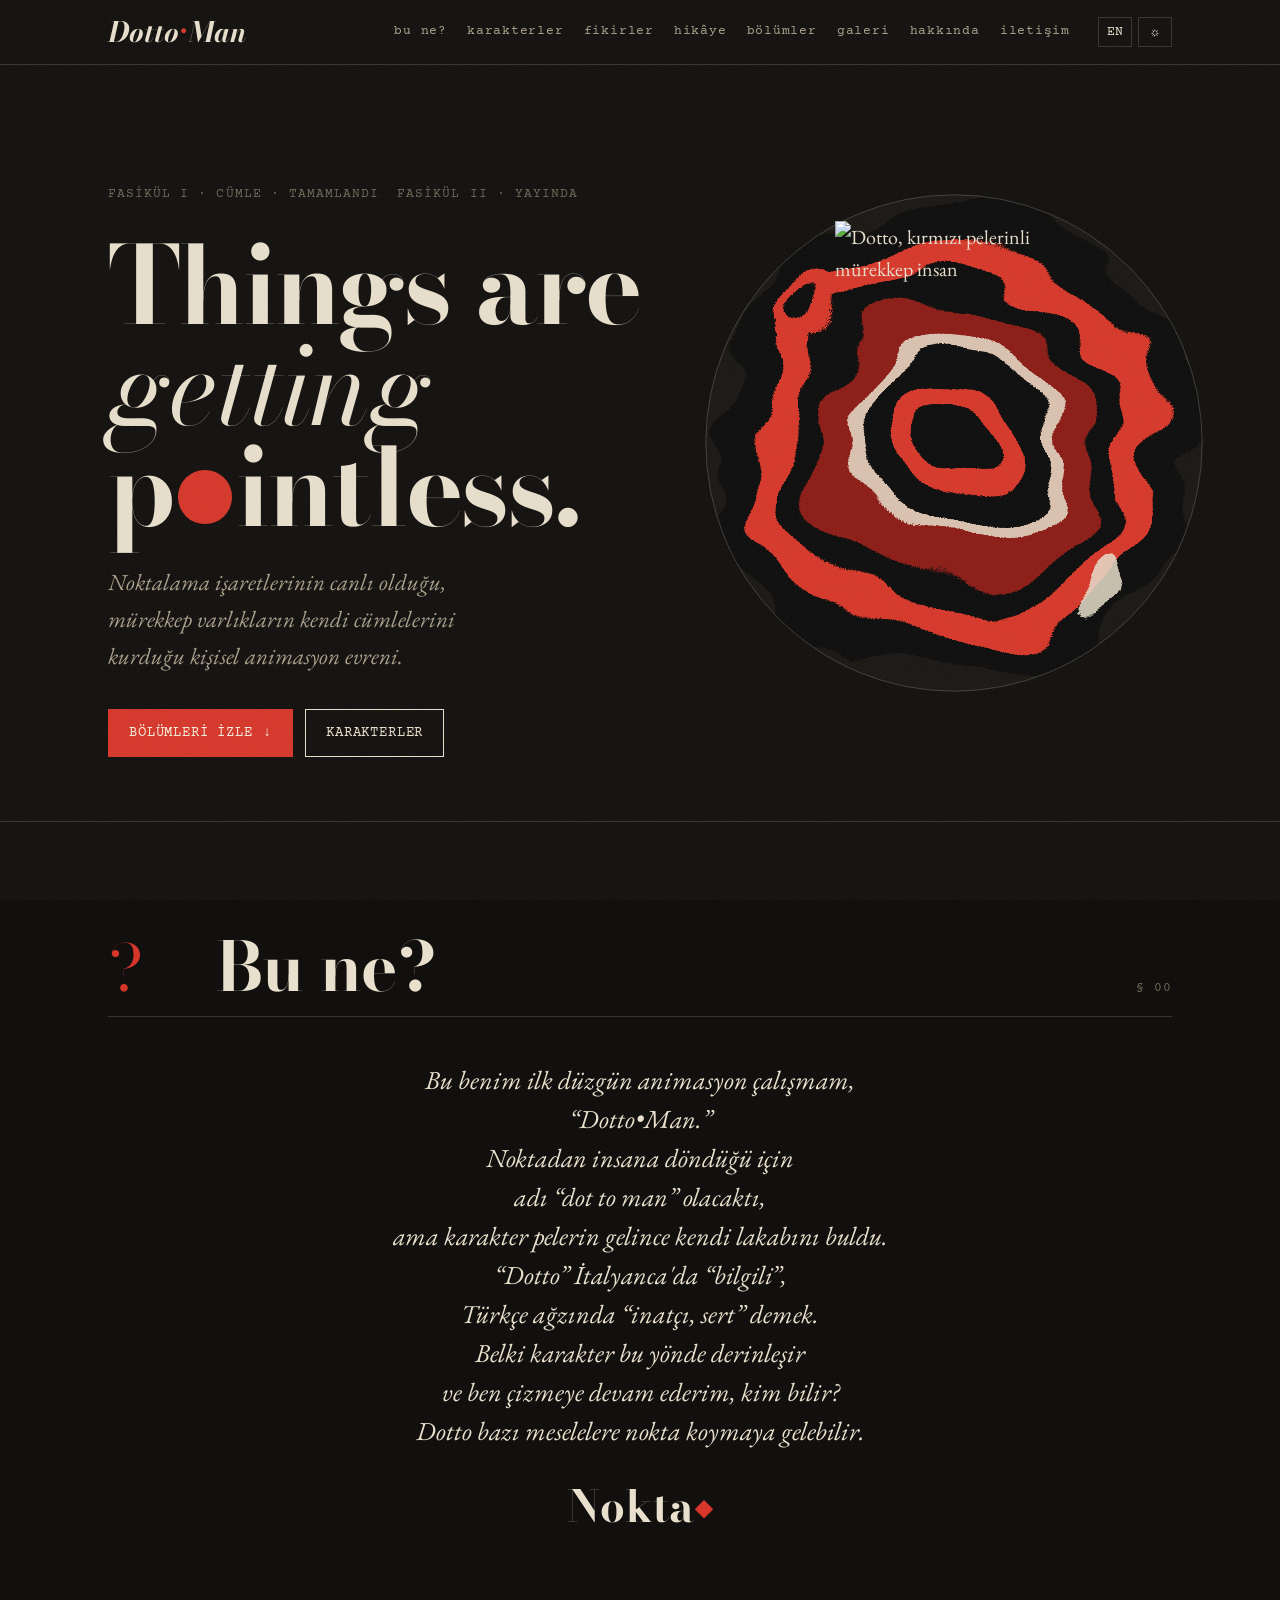
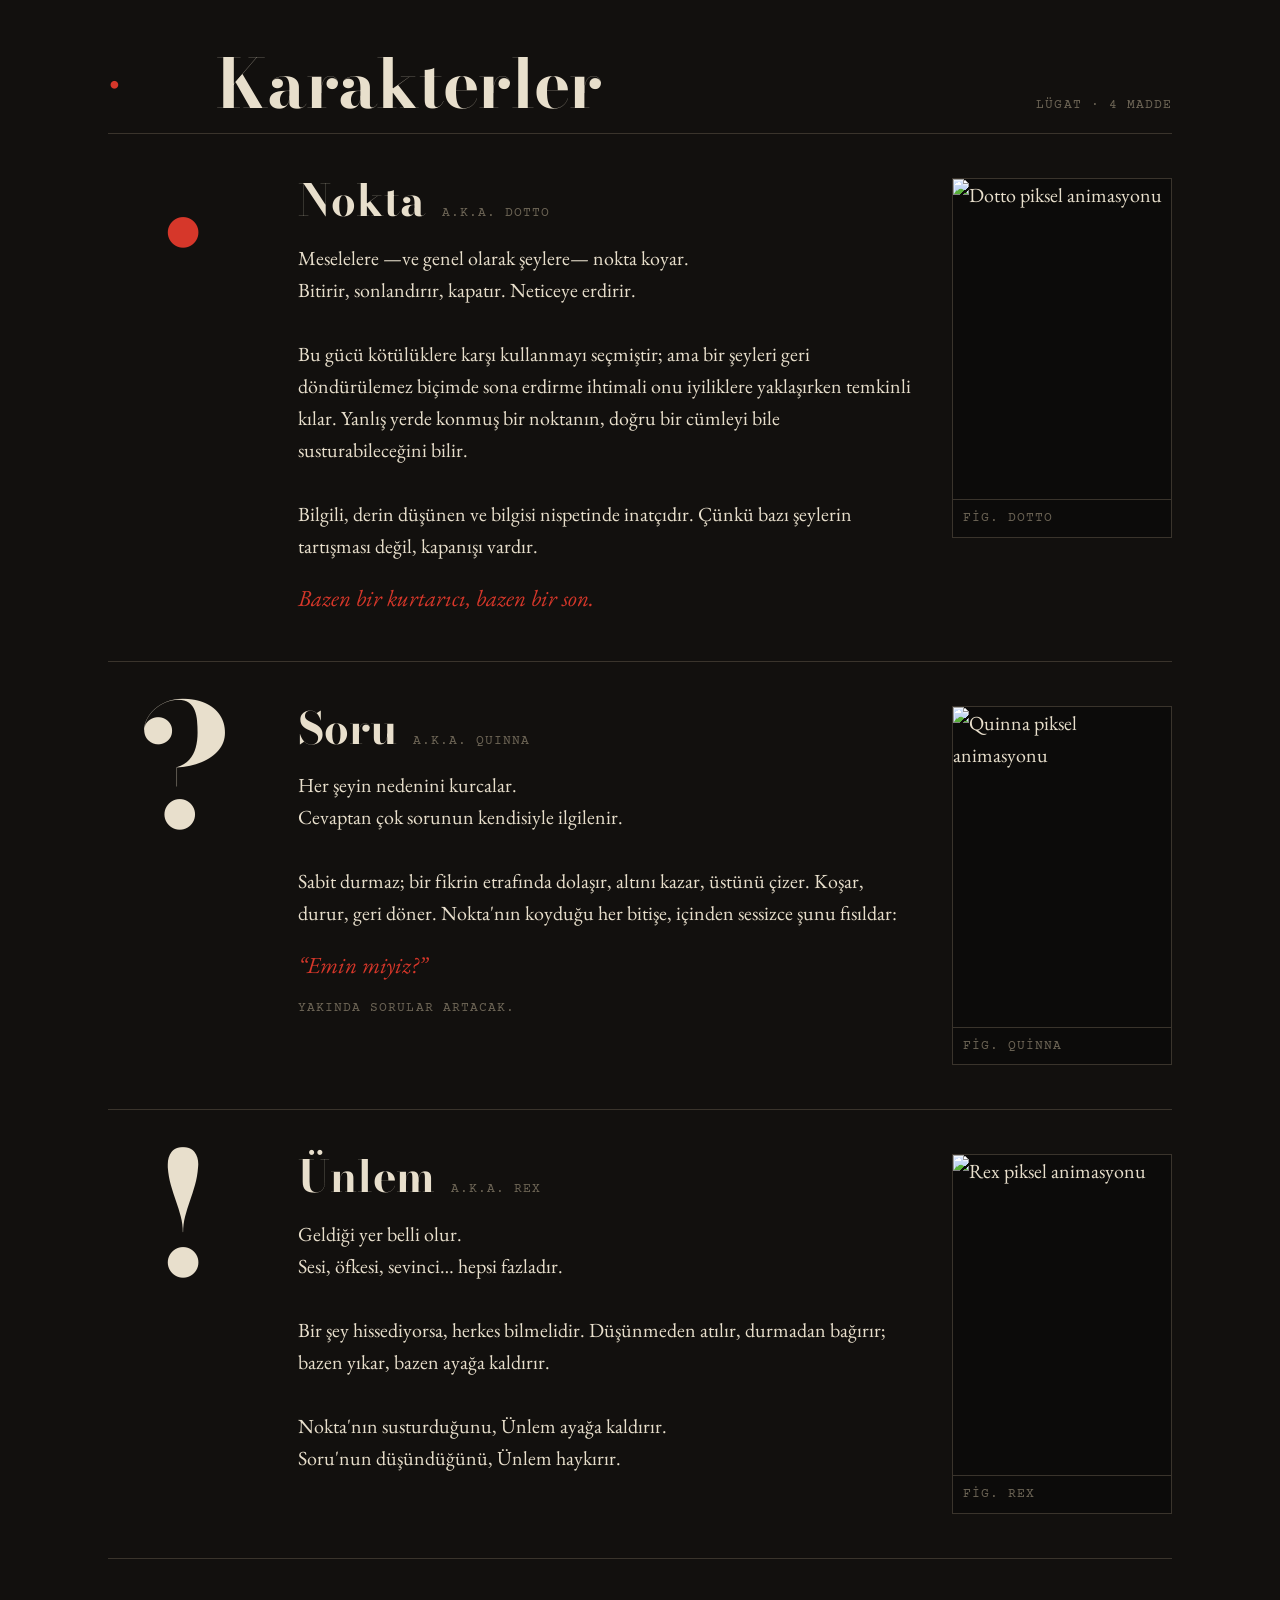
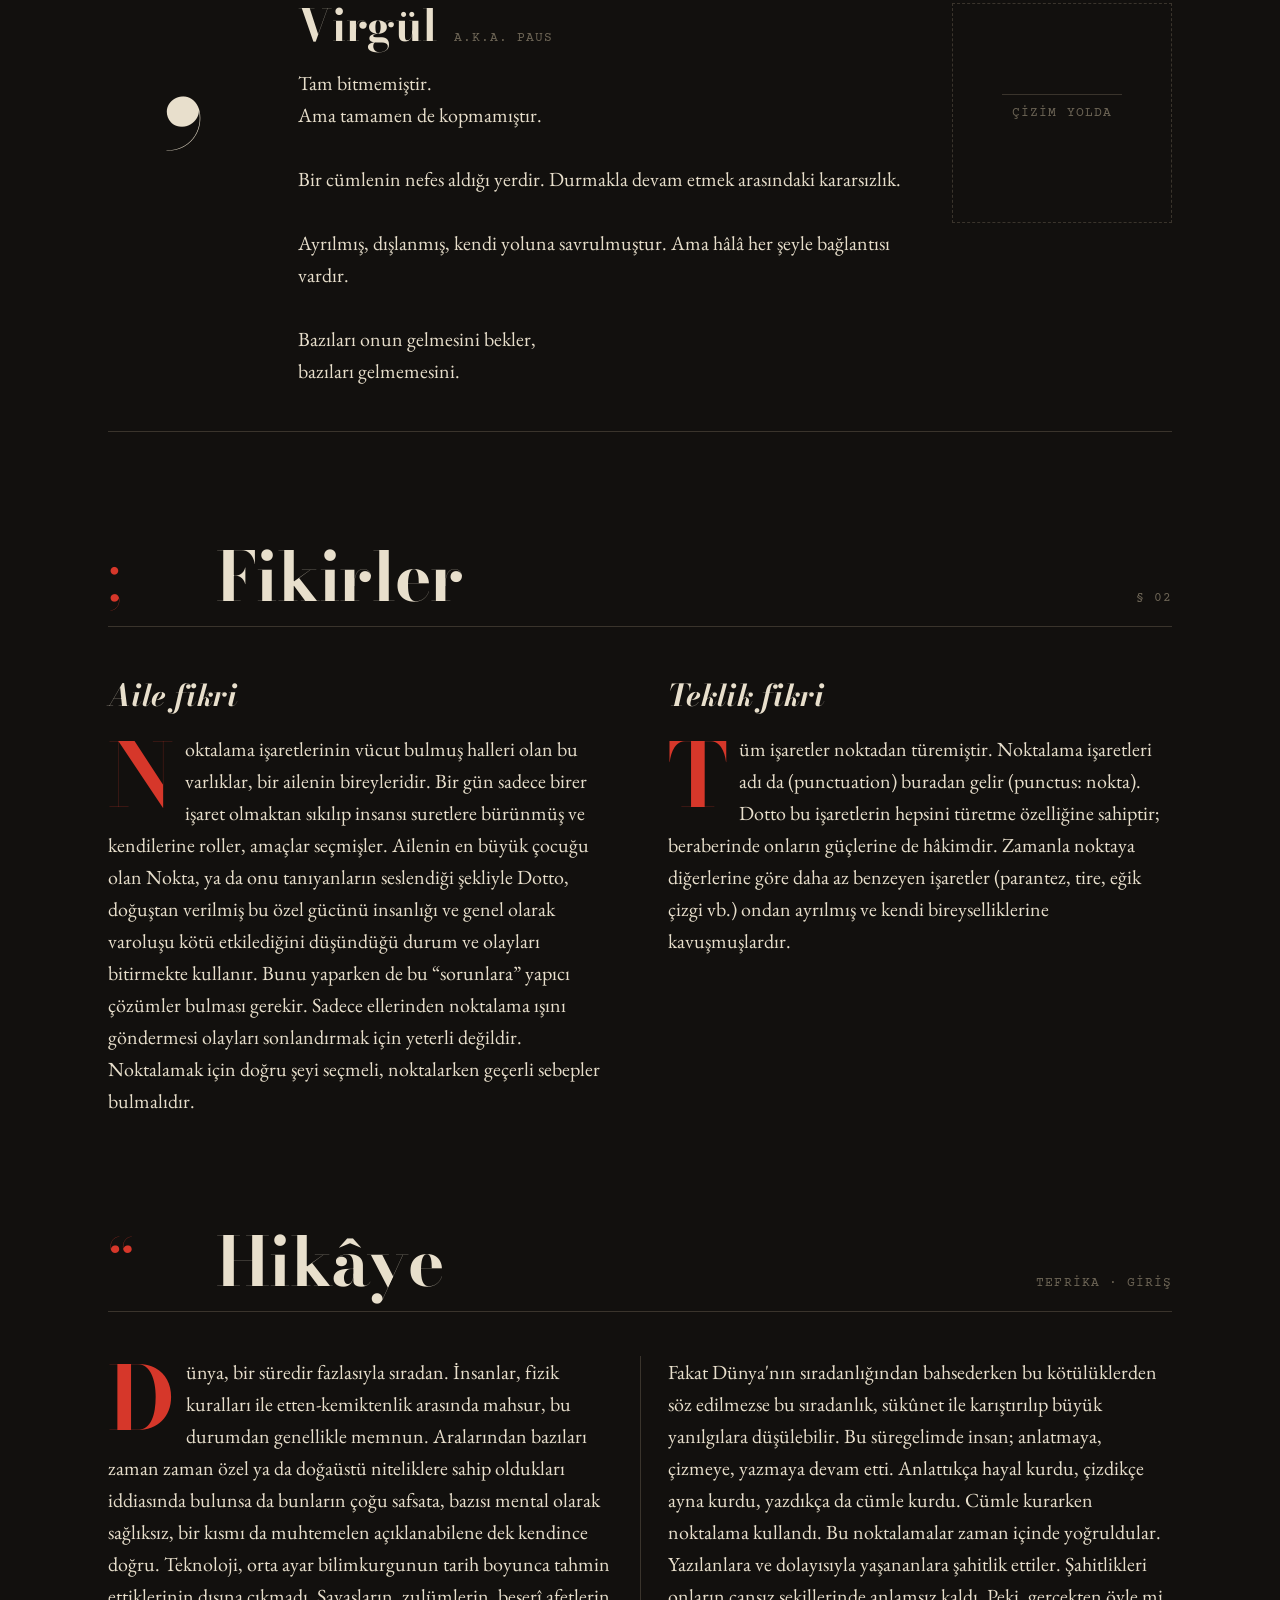
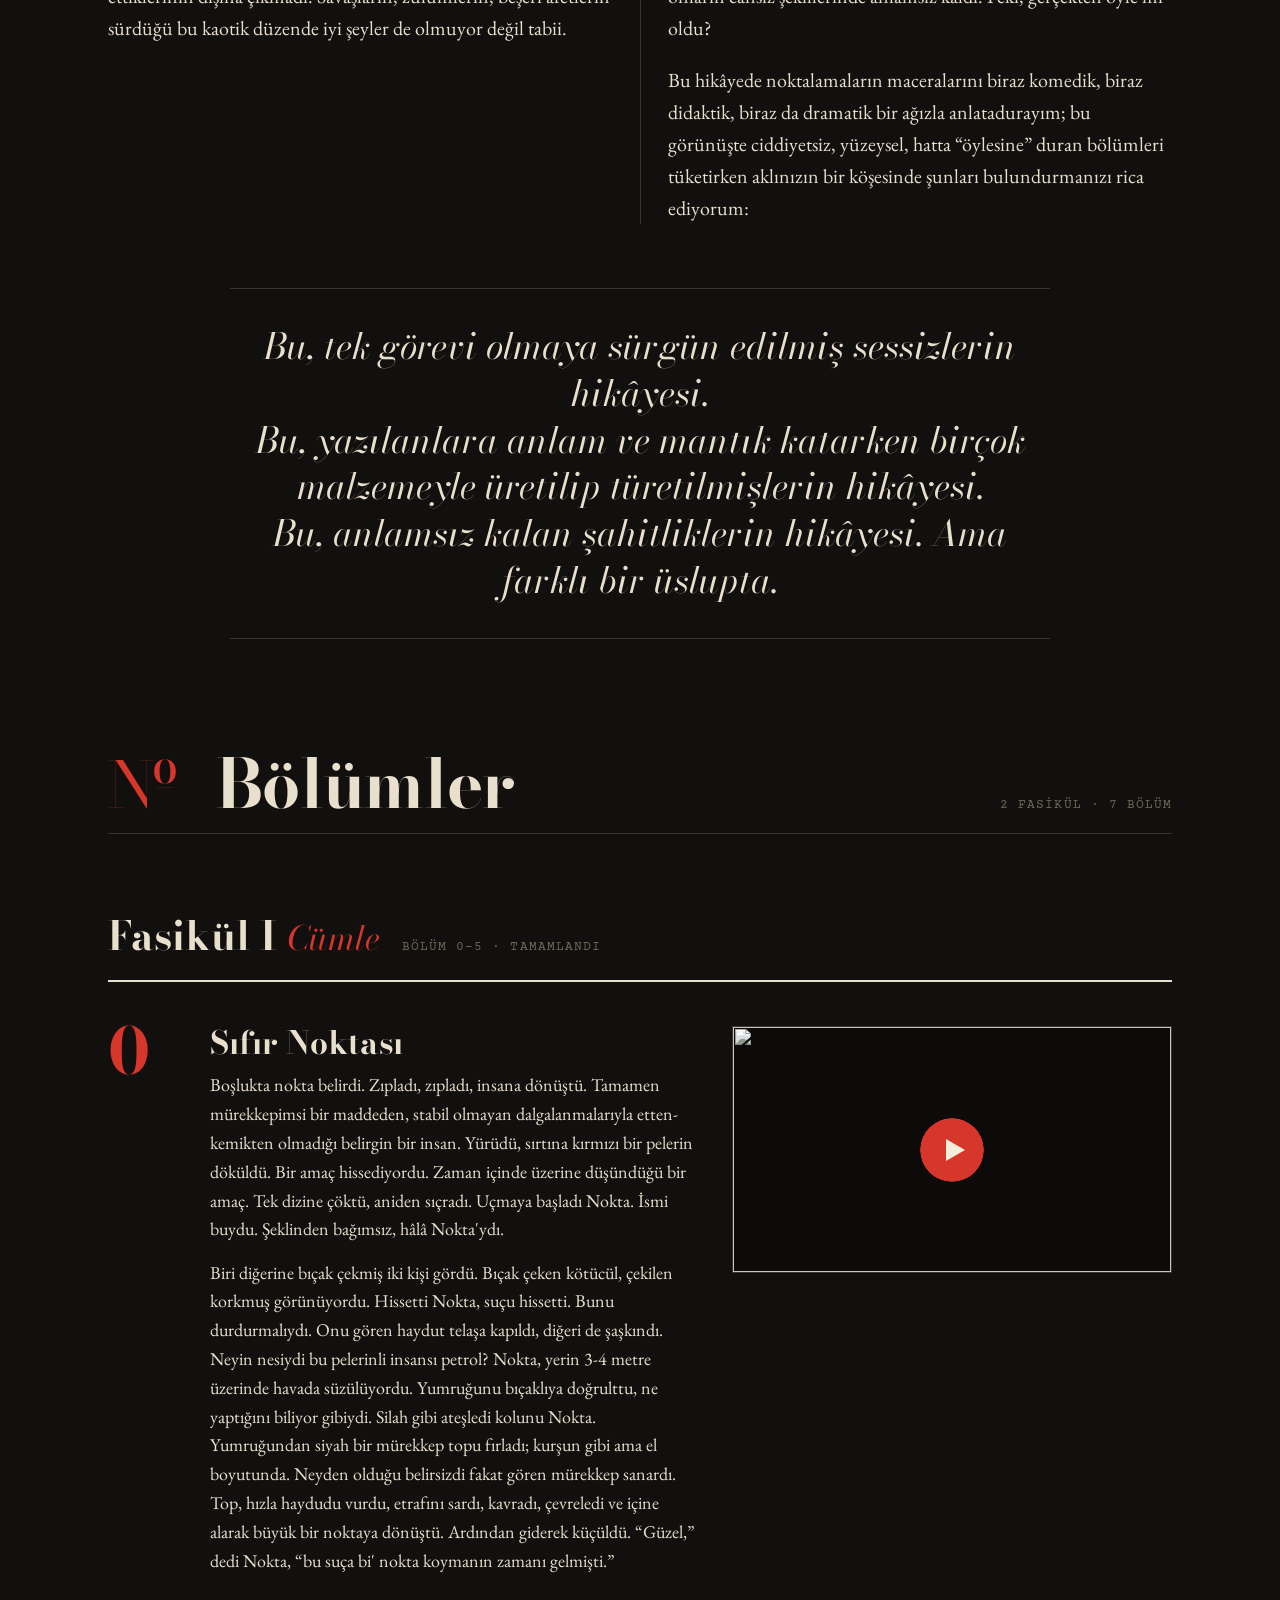
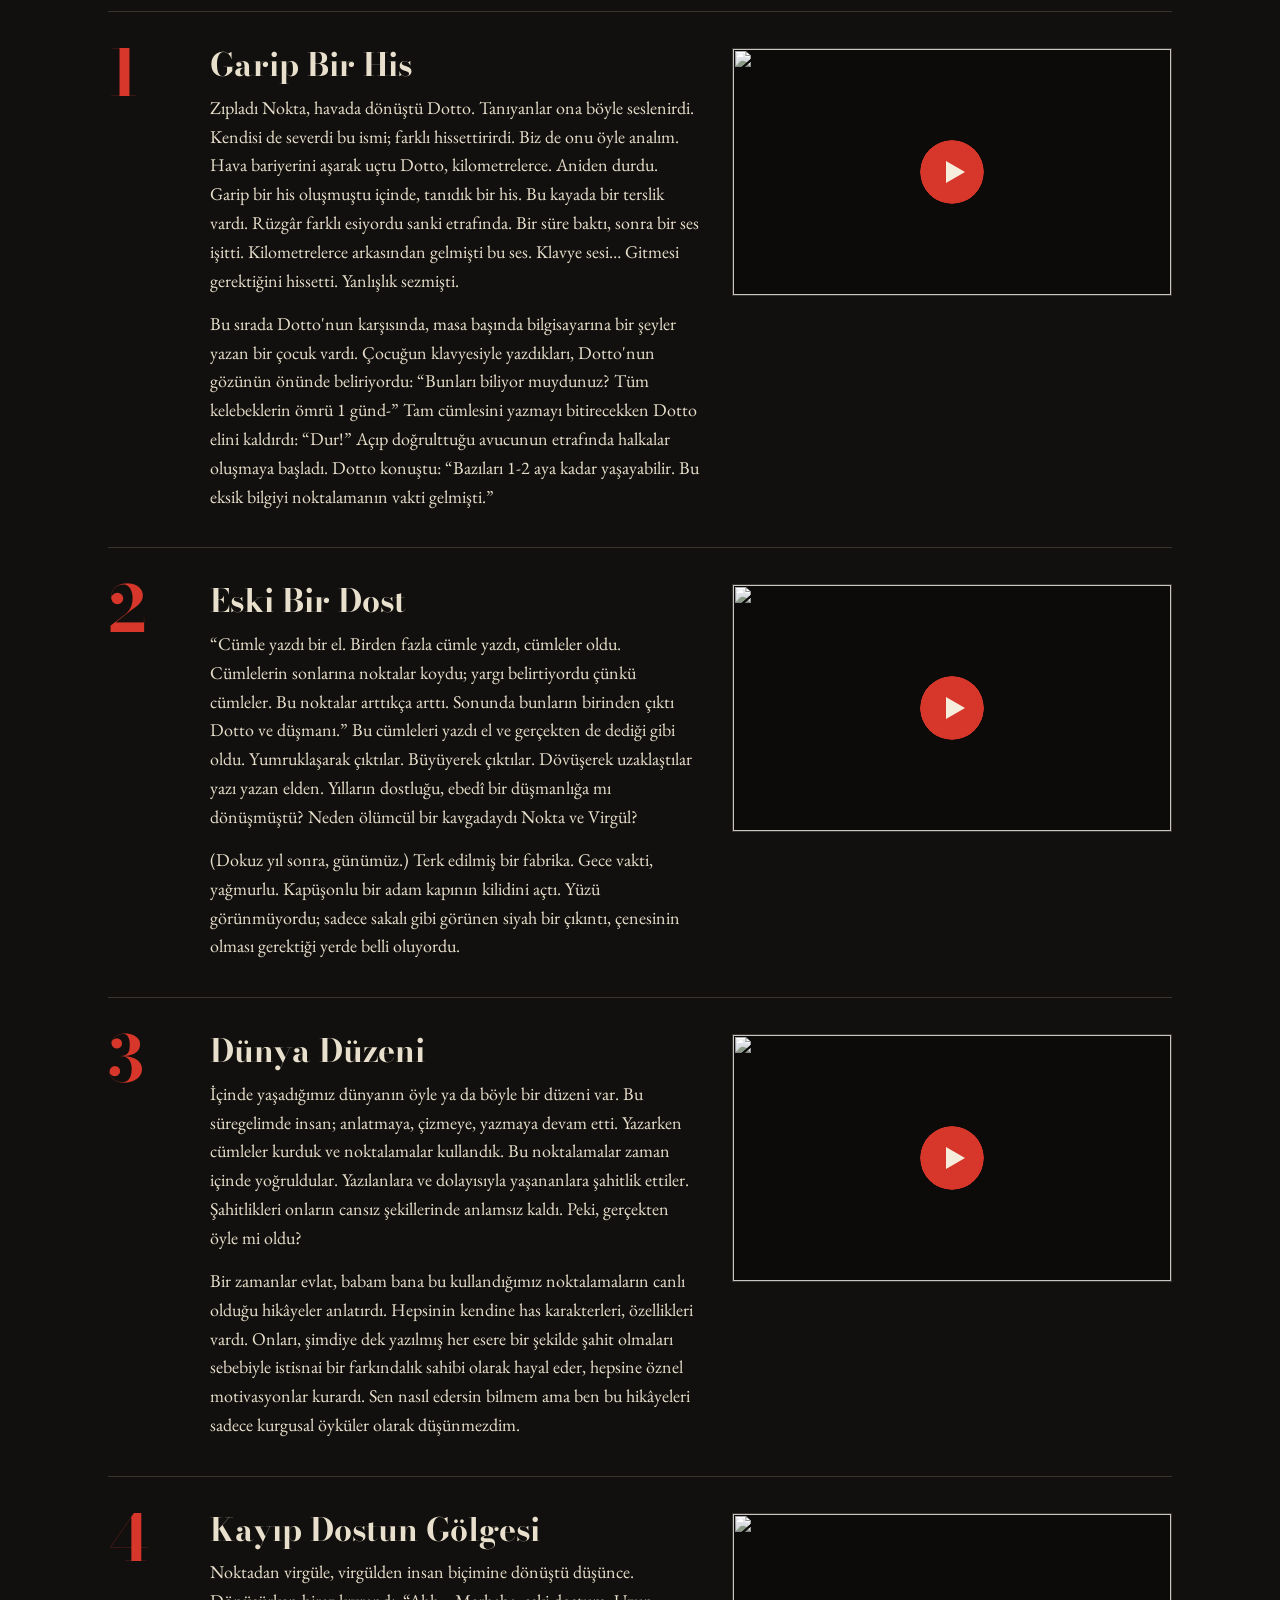
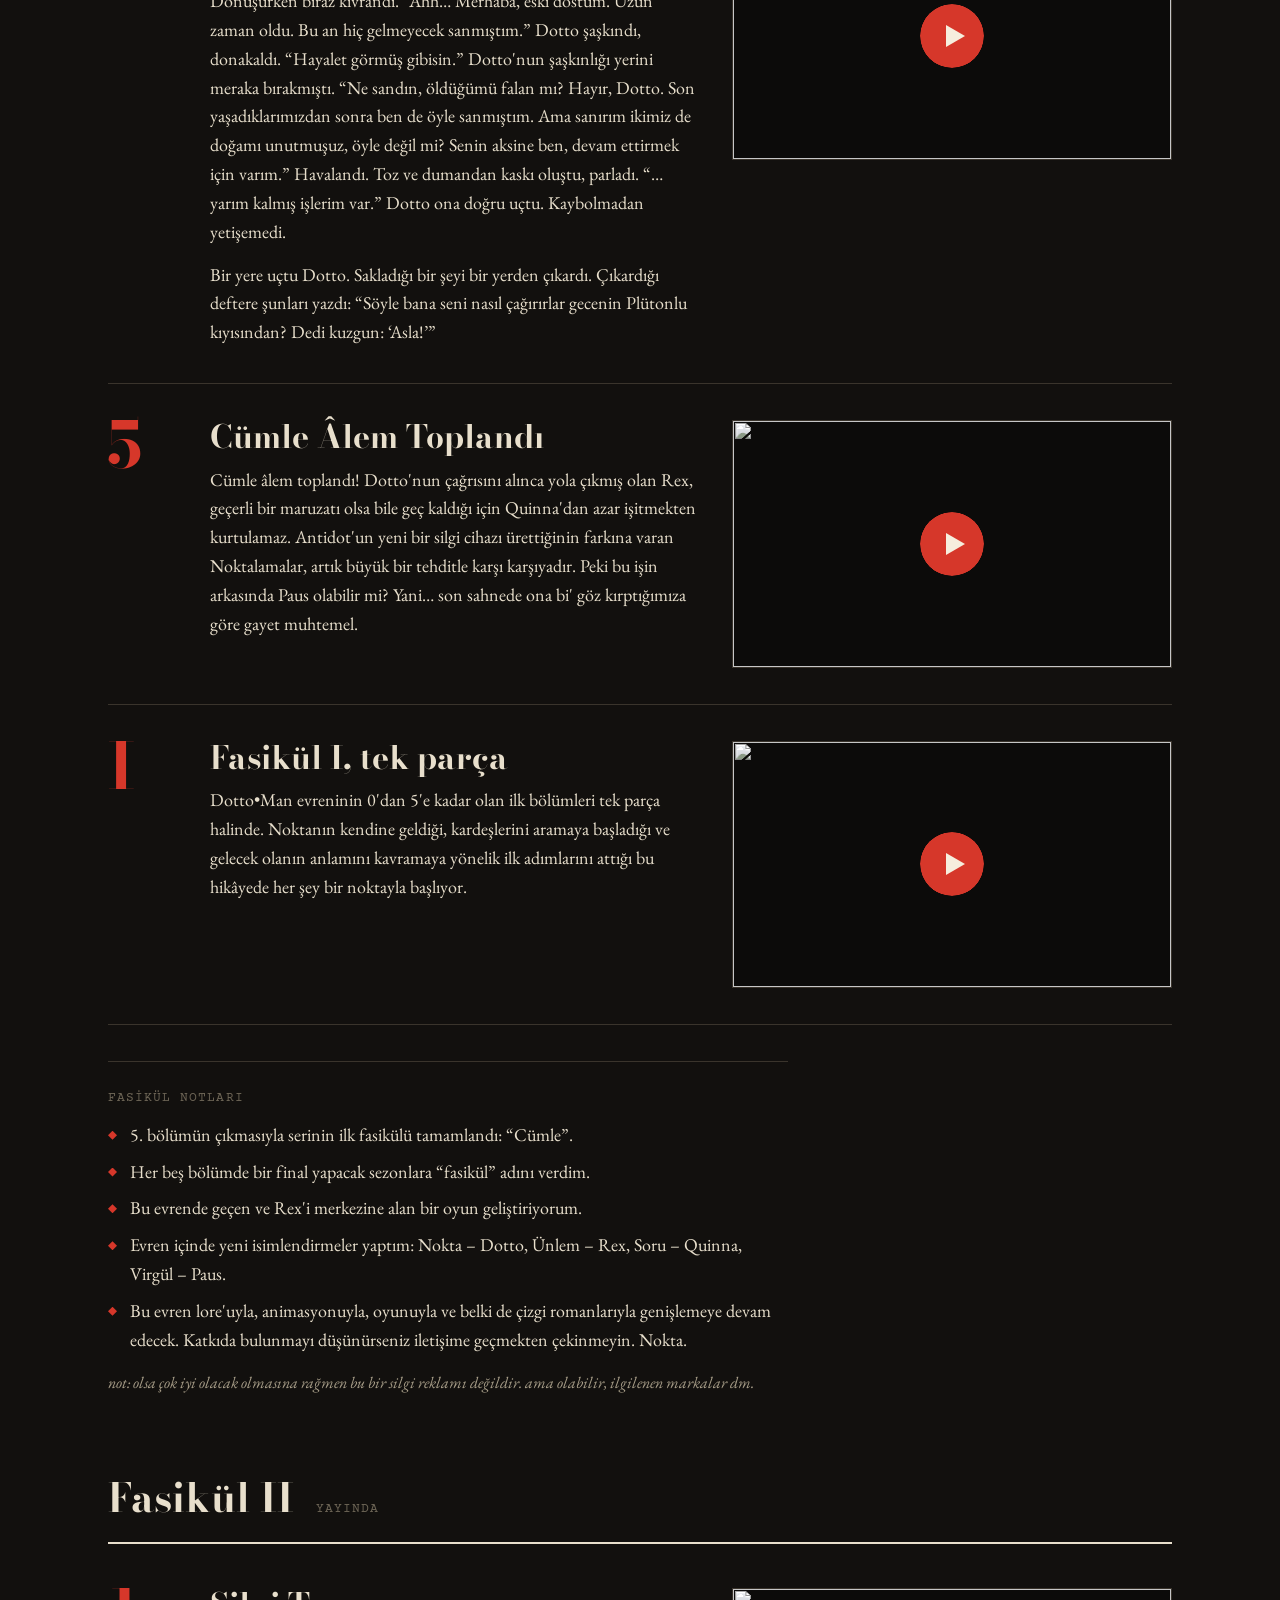
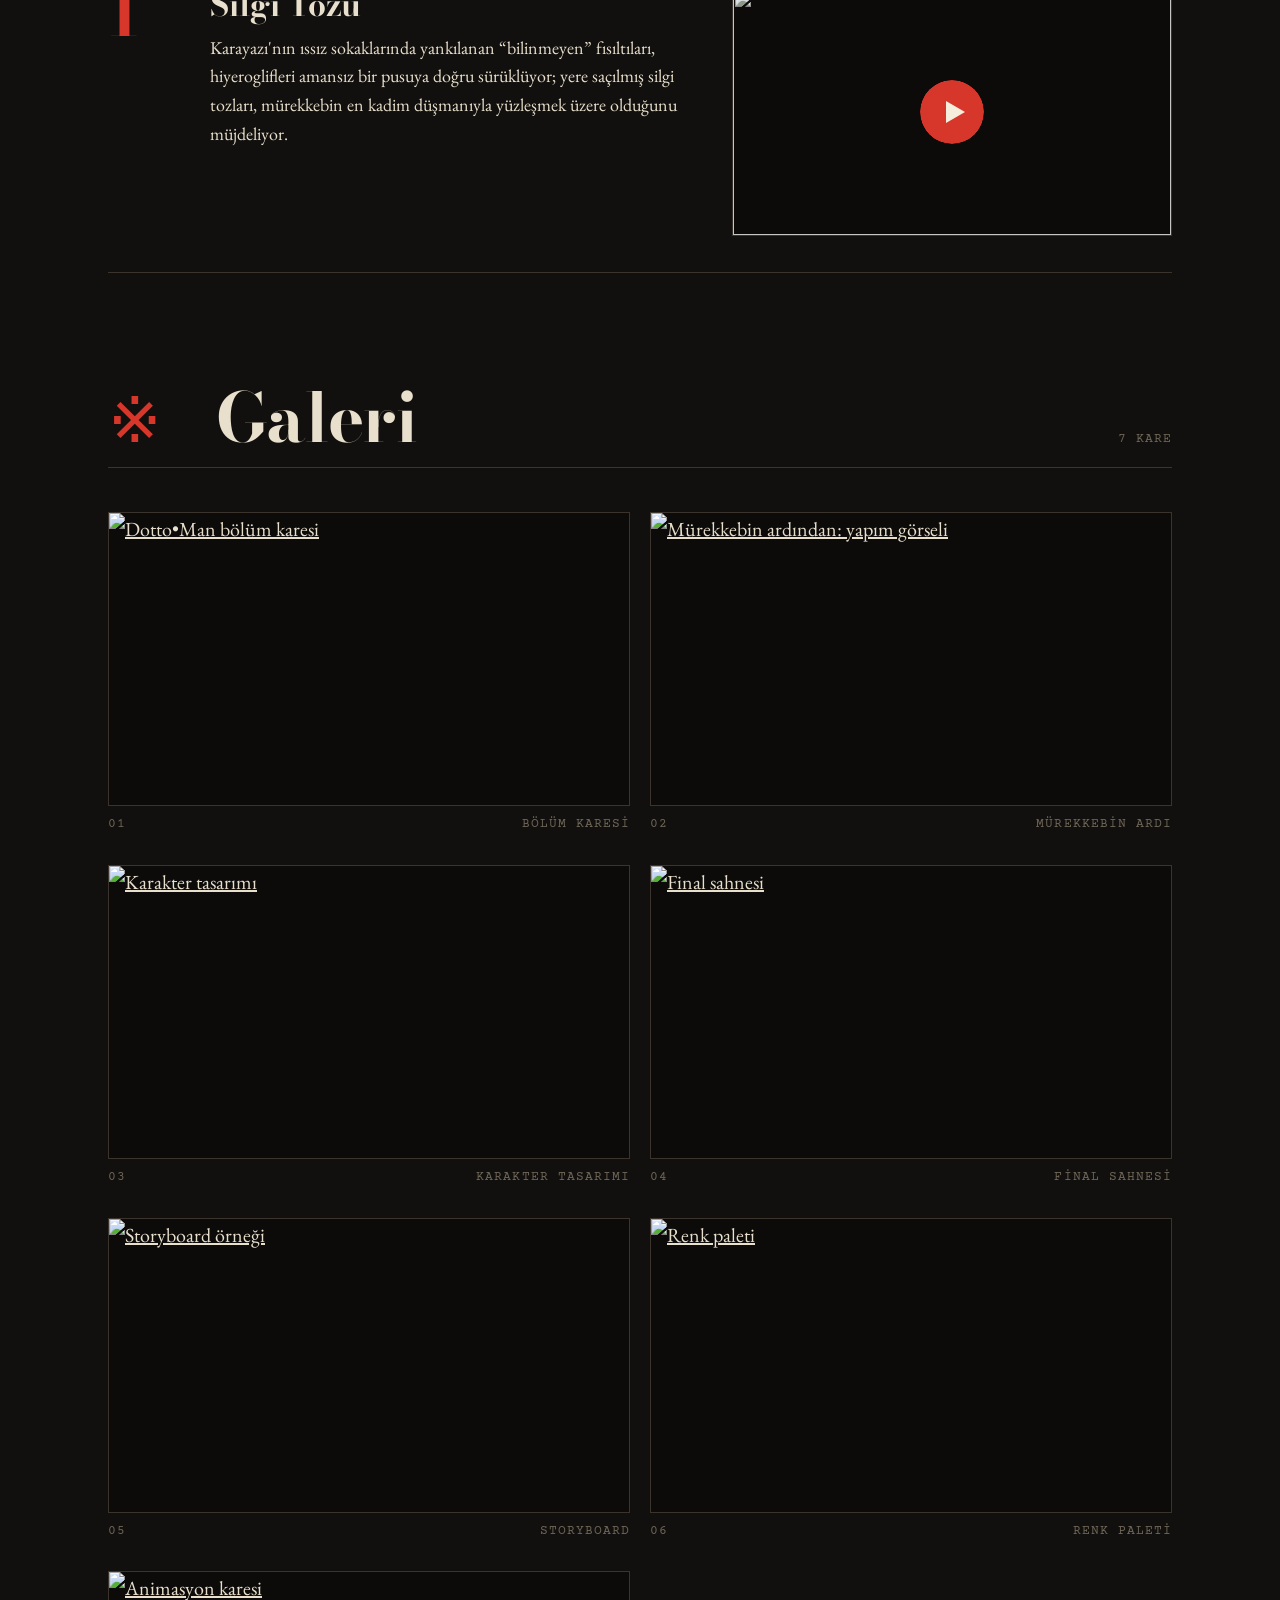
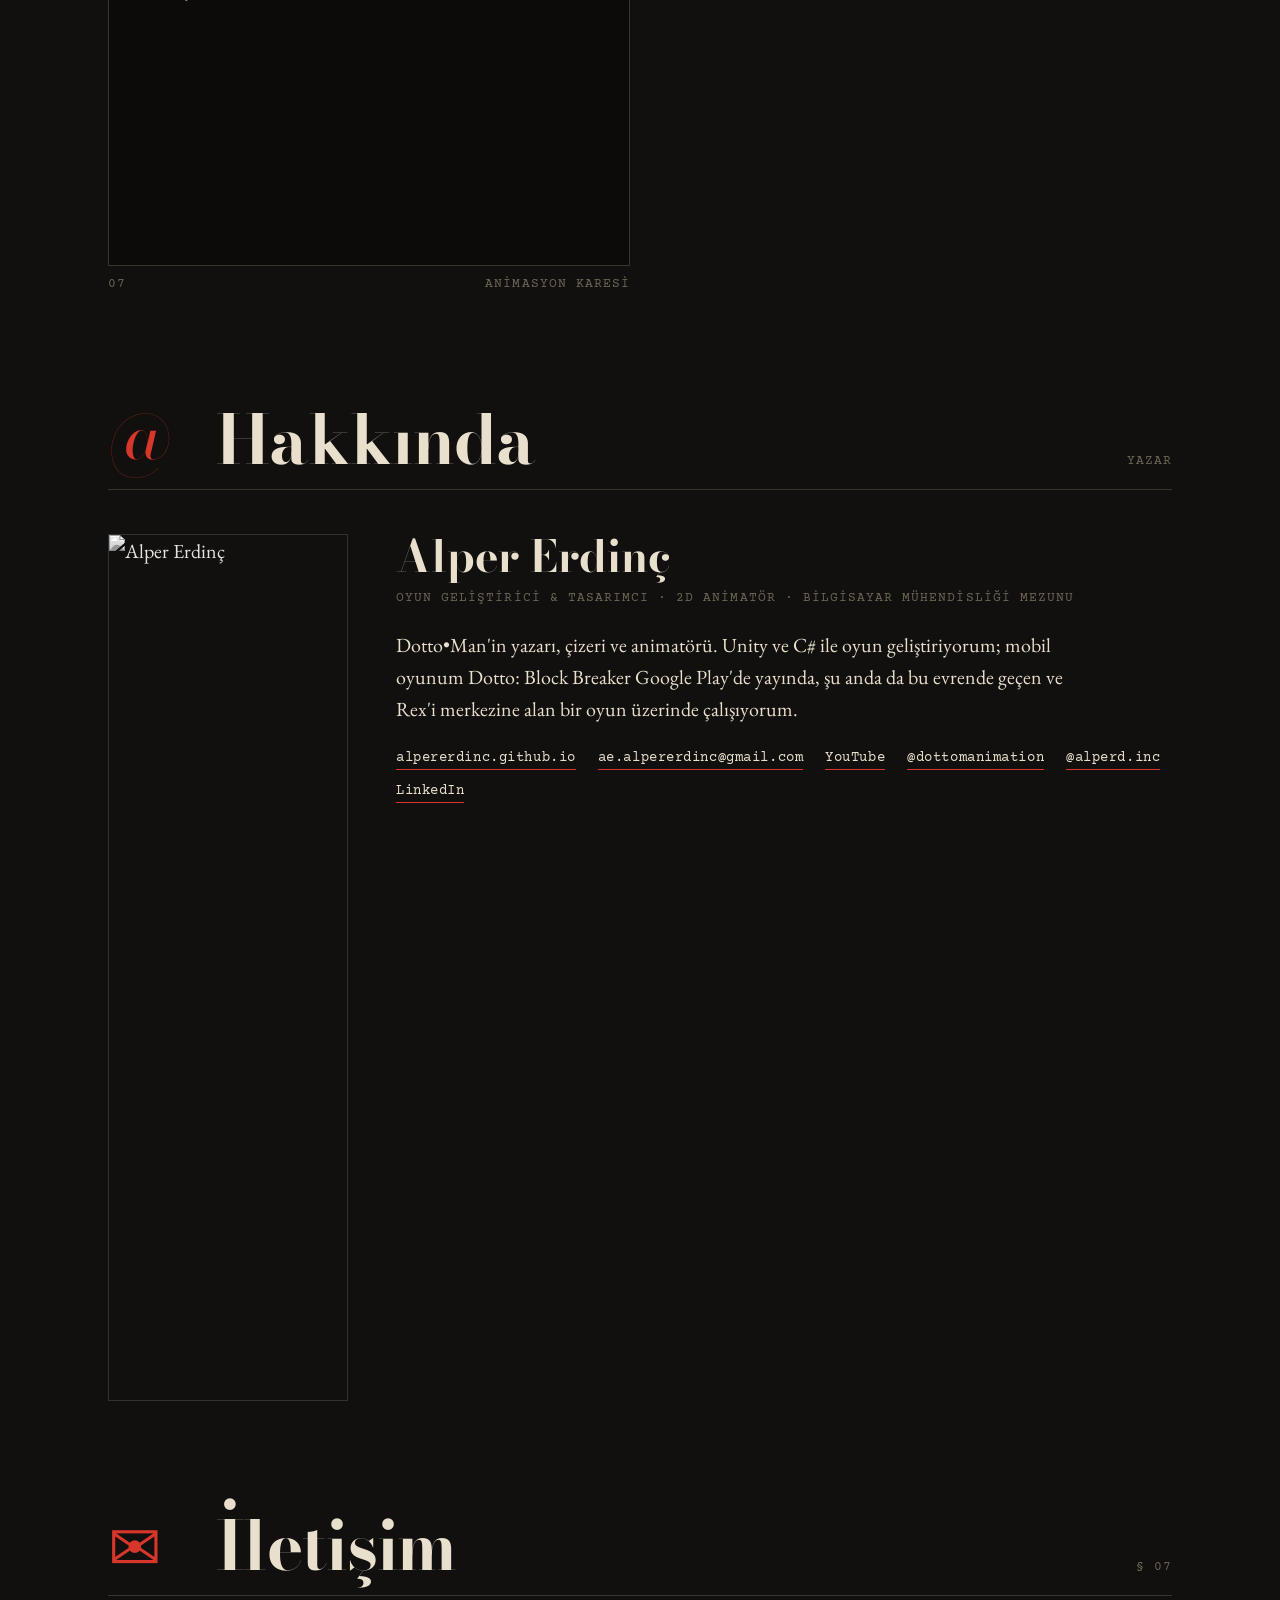
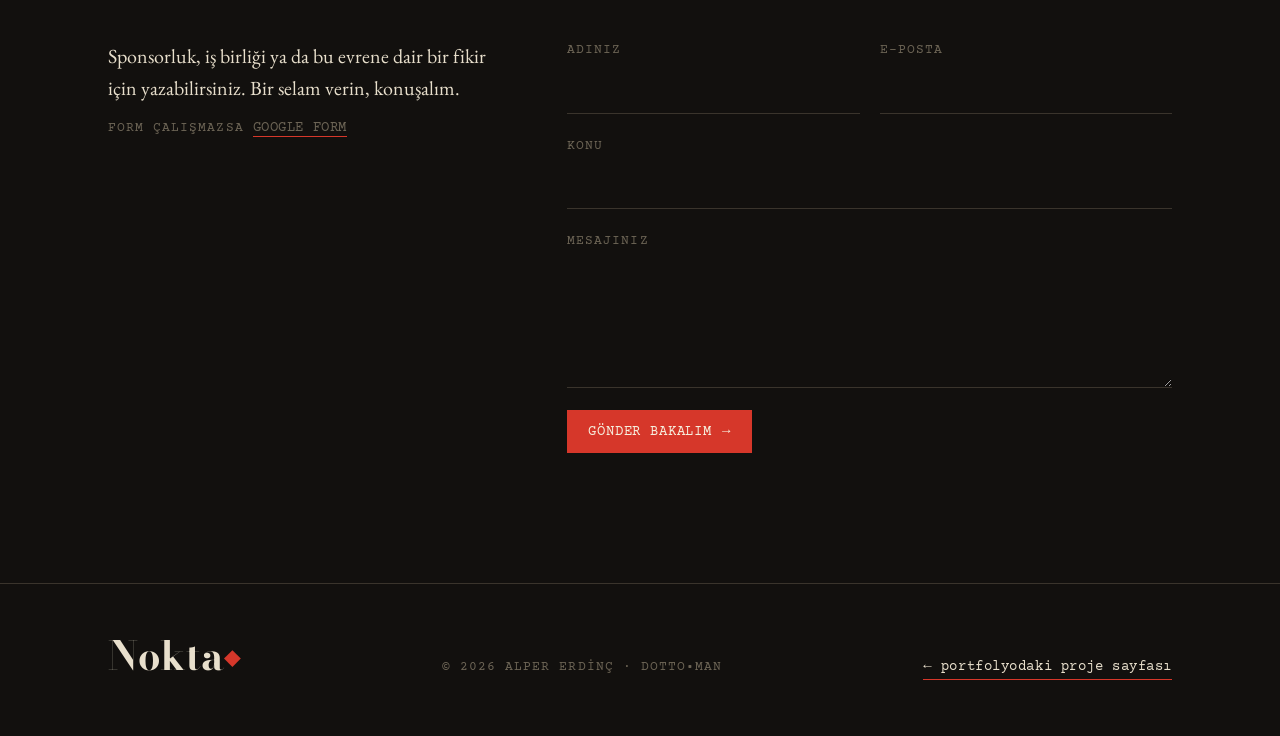
==== pages/dottoman/index.html @ 0655e1a2 "Add standalone Dotto•Man universe page in ink-serial style New self-contained site in pages/dottoman" ====
<!DOCTYPE html>
<html lang="tr" data-lang="tr" data-mode="ink">

<head>
  <meta charset="UTF-8" />
  <meta name="viewport" content="width=device-width, initial-scale=1.0" />
  <title>Dotto•Man</title>
  <meta name="description"
    content="Dotto•Man: noktalama işaretlerinin canlı olduğu, mürekkep varlıkların kendi cümlelerini kurduğu animasyon evreni." />

  <link rel="icon"
    href="data:image/svg+xml,%3Csvg xmlns='http://www.w3.org/2000/svg' viewBox='0 0 64 64'%3E%3Crect width='64' height='64' fill='%2312100e'/%3E%3Ccircle cx='32' cy='32' r='14' fill='%23d6372a'/%3E%3C/svg%3E" />
  <link rel="preconnect" href="https://fonts.googleapis.com" />
  <link rel="preconnect" href="https://fonts.gstatic.com" crossorigin />
  <link rel="stylesheet"
    href="https://fonts.googleapis.com/css2?family=Bodoni+Moda:ital,opsz,wght@0,6..96,400;0,6..96,700;1,6..96,400;1,6..96,700&family=EB+Garamond:ital,wght@0,400;0,500;1,400&family=Courier+Prime&display=swap" />
  <link rel="stylesheet" href="style.css?v=1" />
</head>

<body>

  <!-- MASTHEAD -->
  <header class="masthead">
    <div class="wrap masthead-inner">
      <a class="logotype" href="#top" aria-label="Dotto•Man">Dotto<span class="dot">•</span>Man</a>

      <nav class="toc" id="toc" aria-label="İçindekiler">
        <a href="#bu-ne"><span data-l="tr">bu ne?</span><span data-l="en">what is this?</span></a>
        <a href="#karakterler"><span data-l="tr">karakterler</span><span data-l="en">characters</span></a>
        <a href="#fikirler"><span data-l="tr">fikirler</span><span data-l="en">ideas</span></a>
        <a href="#hikaye"><span data-l="tr">hikâye</span><span data-l="en">story</span></a>
        <a href="#bolumler"><span data-l="tr">bölümler</span><span data-l="en">episodes</span></a>
        <a href="#galeri"><span data-l="tr">galeri</span><span data-l="en">gallery</span></a>
        <a href="#hakkinda"><span data-l="tr">hakkında</span><span data-l="en">about</span></a>
        <a href="#iletisim"><span data-l="tr">iletişim</span><span data-l="en">contact</span></a>
      </nav>

      <div class="tools">
        <button class="toc-toggle" id="tocToggle" type="button" aria-controls="toc" aria-expanded="false">
          <span data-l="tr">içindekiler</span><span data-l="en">contents</span>
        </button>
        <button id="langBtn" type="button" aria-label="Dili değiştir">EN</button>
        <button id="modeBtn" type="button" aria-label="Kâğıt / mürekkep">☼</button>
      </div>
    </div>
  </header>

  <main id="top">

    <!-- HERO -->
    <section class="hero">
      <div class="wrap hero-inner">
        <div class="hero-text">
          <div class="hero-kicker label">
            <span><span data-l="tr">Fasikül I · Cümle · tamamlandı</span><span data-l="en">Issue I · Sentence · complete</span></span>
            <span><span data-l="tr">Fasikül II · yayında</span><span data-l="en">Issue II · airing</span></span>
          </div>

          <h1 lang="en">Things are <em>getting</em><br />p<span class="drop" aria-hidden="true"></span><span class="sr">o</span>intless.</h1>

          <p class="hero-sub">
            <span data-l="tr">Noktalama işaretlerinin canlı olduğu, mürekkep varlıkların kendi cümlelerini kurduğu kişisel animasyon evreni.</span>
            <span data-l="en">A personal animation universe where punctuation marks are alive and ink beings write their own sentences.</span>
          </p>

          <div class="hero-cta">
            <a class="btn btn-red" href="#bolumler"><span data-l="tr">Bölümleri izle</span><span data-l="en">Watch the episodes</span> ↓</a>
            <a class="btn" href="#karakterler"><span data-l="tr">Karakterler</span><span data-l="en">Characters</span></a>
          </div>
        </div>

        <div class="hero-figure">
          <!-- ebru: ink dropped on water, combed once -->
          <svg class="ebru" viewBox="0 0 600 600" aria-hidden="true">
            <defs>
              <filter id="ebruFilter" x="-10%" y="-10%" width="120%" height="120%">
                <feTurbulence type="fractalNoise" baseFrequency="0.006 0.011" numOctaves="2" seed="11" />
                <feDisplacementMap in="SourceGraphic" scale="110" xChannelSelector="R" yChannelSelector="G" />
              </filter>
              <clipPath id="ebruClip">
                <circle cx="300" cy="300" r="290" />
              </clipPath>
            </defs>
            <g clip-path="url(#ebruClip)">
              <rect class="e-paper" width="600" height="600" />
              <g filter="url(#ebruFilter)">
                <circle class="e-ink" cx="300" cy="300" r="280" />
                <circle class="e-red" cx="300" cy="300" r="236" />
                <circle class="e-ink" cx="300" cy="300" r="200" />
                <circle class="e-deep" cx="300" cy="300" r="168" />
                <circle class="e-bone" cx="300" cy="300" r="128" />
                <circle class="e-ink" cx="300" cy="300" r="110" />
                <circle class="e-red" cx="300" cy="300" r="70" />
                <circle class="e-ink" cx="300" cy="300" r="40" />
                <circle class="e-red" cx="150" cy="140" r="34" />
                <circle class="e-ink" cx="150" cy="140" r="18" />
                <circle class="e-bone" cx="470" cy="470" r="26" />
              </g>
            </g>
            <circle cx="300" cy="300" r="290" fill="none" stroke="currentColor" stroke-opacity="0.25" />
          </svg>

          <img src="https://dottoman.com/images/DottoTrnsprnt.png" alt="Dotto, kırmızı pelerinli mürekkep insan"
            width="456" height="1148" />
        </div>
      </div>
    </section>

    <!-- WHAT IS THIS -->
    <section class="section" id="bu-ne">
      <div class="wrap">
        <div class="section-head">
          <span class="glyph" aria-hidden="true">?</span>
          <h2><span data-l="tr">Bu ne?</span><span data-l="en">What is this?</span></h2>
          <span class="label">§ 00</span>
        </div>

        <p class="verse" data-l="tr">Bu benim ilk düzgün animasyon çalışmam,
“Dotto•Man.”
Noktadan insana döndüğü için
adı “dot to man” olacaktı,
ama karakter pelerin gelince kendi lakabını buldu.
“Dotto” İtalyanca'da “bilgili”,
Türkçe ağzında “inatçı, sert” demek.
Belki karakter bu yönde derinleşir
ve ben çizmeye devam ederim, kim bilir?
Dotto bazı meselelere nokta koymaya gelebilir.<span class="verse-end">Nokta<span class="nokta"></span></span></p>

        <p class="verse" data-l="en">This is my first proper animation work,
“Dotto•Man.”
Since he turned from a dot into a man,
it was going to be called “dot to man”,
but when the cape came along, the character found his own nickname.
“Dotto” means “learned” in Italian,
and “stubborn, tough” in Turkish dialect.
Maybe the character will deepen in that direction
and I’ll keep drawing, who knows?
Dotto may be coming to put a full stop to some matters.<span class="verse-end">Period<span class="nokta"></span></span></p>
      </div>
    </section>

    <!-- CHARACTERS -->
    <section class="section" id="karakterler">
      <div class="wrap">
        <div class="section-head">
          <span class="glyph" aria-hidden="true">•</span>
          <h2><span data-l="tr">Karakterler</span><span data-l="en">Characters</span></h2>
          <span class="label"><span data-l="tr">lügat · 4 madde</span><span data-l="en">lexicon · 4 entries</span></span>
        </div>

        <!-- Nokta -->
        <article class="entry">
          <div class="entry-glyph red" aria-hidden="true">•</div>
          <div>
            <div class="entry-name">
              <h3><span data-l="tr">Nokta</span><span data-l="en">Dot</span></h3>
              <span class="label" lang="en">a.k.a. Dotto</span>
            </div>
            <p class="entry-body" data-l="tr">Meselelere —ve genel olarak şeylere— nokta koyar.
Bitirir, sonlandırır, kapatır. Neticeye erdirir.

Bu gücü kötülüklere karşı kullanmayı seçmiştir; ama bir şeyleri geri döndürülemez biçimde sona erdirme ihtimali onu iyiliklere yaklaşırken temkinli kılar. Yanlış yerde konmuş bir noktanın, doğru bir cümleyi bile susturabileceğini bilir.

Bilgili, derin düşünen ve bilgisi nispetinde inatçıdır. Çünkü bazı şeylerin tartışması değil, kapanışı vardır.</p>
            <p class="entry-body" data-l="en">He puts a full stop to matters —and to things in general.
He ends, terminates, closes. Brings to a conclusion.

He has chosen to use this power against evil; but the chance of ending something irreversibly makes him cautious around good. He knows a dot in the wrong place can silence even a right sentence.

Learned, deep-thinking, and stubborn in proportion to what he knows. Because some things don’t need a debate; they need a closing.</p>
            <p class="entry-tag"><span data-l="tr">Bazen bir kurtarıcı, bazen bir son.</span><span data-l="en">Sometimes a saviour, sometimes an ending.</span></p>
          </div>
          <figure class="entry-sprite">
            <img src="https://dottoman.com/images/Sprite-Dotto-AE_BIG.gif" alt="Dotto piksel animasyonu" width="320" height="320" loading="lazy" />
            <figcaption class="label">fig. Dotto</figcaption>
          </figure>
        </article>

        <!-- Soru -->
        <article class="entry">
          <div class="entry-glyph" aria-hidden="true">?</div>
          <div>
            <div class="entry-name">
              <h3><span data-l="tr">Soru</span><span data-l="en">Question</span></h3>
              <span class="label" lang="en">a.k.a. Quinna</span>
            </div>
            <p class="entry-body" data-l="tr">Her şeyin nedenini kurcalar.
Cevaptan çok sorunun kendisiyle ilgilenir.

Sabit durmaz; bir fikrin etrafında dolaşır, altını kazar, üstünü çizer. Koşar, durur, geri döner. Nokta'nın koyduğu her bitişe, içinden sessizce şunu fısıldar:</p>
            <p class="entry-body" data-l="en">She pokes at the reason behind everything.
She cares more about the question than the answer.

She never stands still; she circles an idea, digs under it, crosses it out. She runs, stops, turns back. To every ending Dot puts down, she quietly whispers from within:</p>
            <p class="entry-tag"><span data-l="tr">“Emin miyiz?”</span><span data-l="en">“Are we sure?”</span></p>
            <p class="label ep-note"><span data-l="tr">Yakında sorular artacak.</span><span data-l="en">More questions soon.</span></p>
          </div>
          <figure class="entry-sprite">
            <img src="https://dottoman.com/images/Sprite-Quinna-AE_BIG.gif" alt="Quinna piksel animasyonu" width="320" height="320" loading="lazy" />
            <figcaption class="label">fig. Quinna</figcaption>
          </figure>
        </article>

        <!-- Ünlem -->
        <article class="entry">
          <div class="entry-glyph" aria-hidden="true">!</div>
          <div>
            <div class="entry-name">
              <h3><span data-l="tr">Ünlem</span><span data-l="en">Exclamation</span></h3>
              <span class="label" lang="en">a.k.a. Rex</span>
            </div>
            <p class="entry-body" data-l="tr">Geldiği yer belli olur.
Sesi, öfkesi, sevinci… hepsi fazladır.

Bir şey hissediyorsa, herkes bilmelidir. Düşünmeden atılır, durmadan bağırır; bazen yıkar, bazen ayağa kaldırır.

Nokta'nın susturduğunu, Ünlem ayağa kaldırır.
Soru'nun düşündüğünü, Ünlem haykırır.</p>
            <p class="entry-body" data-l="en">You can always tell where he’s been.
His voice, his anger, his joy… all of it is too much.

If he feels something, everyone must know. He leaps without thinking, shouts without stopping; sometimes he tears down, sometimes he lifts up.

What Dot silences, Exclamation raises.
What Question ponders, Exclamation shouts.</p>
          </div>
          <figure class="entry-sprite">
            <img src="https://dottoman.com/images/Sprite-Rex-AE_BIG.gif" alt="Rex piksel animasyonu" width="320" height="320" loading="lazy" />
            <figcaption class="label">fig. Rex</figcaption>
          </figure>
        </article>

        <!-- Virgül -->
        <article class="entry">
          <div class="entry-glyph" aria-hidden="true">,</div>
          <div>
            <div class="entry-name">
              <h3><span data-l="tr">Virgül</span><span data-l="en">Comma</span></h3>
              <span class="label" lang="en">a.k.a. Paus</span>
            </div>
            <p class="entry-body" data-l="tr">Tam bitmemiştir.
Ama tamamen de kopmamıştır.

Bir cümlenin nefes aldığı yerdir. Durmakla devam etmek arasındaki kararsızlık.

Ayrılmış, dışlanmış, kendi yoluna savrulmuştur. Ama hâlâ her şeyle bağlantısı vardır.

Bazıları onun gelmesini bekler,
bazıları gelmemesini.</p>
            <p class="entry-body" data-l="en">Not quite finished.
But not entirely cut off either.

The place where a sentence breathes. The indecision between stopping and going on.

Parted, cast out, drifted onto a path of her own. Yet still connected to everything.

Some wait for her to come,
some for her not to.</p>
          </div>
          <figure class="entry-sprite empty">
            <figcaption class="label"><span data-l="tr">çizim yolda</span><span data-l="en">drawing in progress</span></figcaption>
          </figure>
        </article>
      </div>
    </section>

    <!-- IDEAS -->
    <section class="section" id="fikirler">
      <div class="wrap">
        <div class="section-head">
          <span class="glyph" aria-hidden="true">;</span>
          <h2><span data-l="tr">Fikirler</span><span data-l="en">Ideas</span></h2>
          <span class="label">§ 02</span>
        </div>

        <div class="ideas">
          <div>
            <h3><span data-l="tr">Aile fikri</span><span data-l="en">The family</span></h3>
            <p class="dropcap" data-l="tr">Noktalama işaretlerinin vücut bulmuş halleri olan bu varlıklar, bir ailenin bireyleridir. Bir gün sadece birer işaret olmaktan sıkılıp insansı suretlere bürünmüş ve kendilerine roller, amaçlar seçmişler. Ailenin en büyük çocuğu olan Nokta, ya da onu tanıyanların seslendiği şekliyle Dotto, doğuştan verilmiş bu özel gücünü insanlığı ve genel olarak varoluşu kötü etkilediğini düşündüğü durum ve olayları bitirmekte kullanır. Bunu yaparken de bu “sorunlara” yapıcı çözümler bulması gerekir. Sadece ellerinden noktalama ışını göndermesi olayları sonlandırmak için yeterli değildir. Noktalamak için doğru şeyi seçmeli, noktalarken geçerli sebepler bulmalıdır.</p>
            <p class="dropcap" data-l="en">These beings, punctuation marks made flesh, are members of one family. One day, tired of being mere marks, they took on human-like forms and chose roles and purposes for themselves. Dot, the eldest child —or Dotto, as those who know him call him— uses the power he was born with to end situations and events he believes harm humanity and existence in general. In doing so he has to find constructive answers to these “problems.” Firing punctuation beams from his hands is not enough to end anything. He must choose the right thing to punctuate, and find good reasons while he does.</p>
          </div>

          <div>
            <h3><span data-l="tr">Teklik fikri</span><span data-l="en">The oneness</span></h3>
            <p class="dropcap" data-l="tr">Tüm işaretler noktadan türemiştir. Noktalama işaretleri adı da (punctuation) buradan gelir (punctus: nokta). Dotto bu işaretlerin hepsini türetme özelliğine sahiptir; beraberinde onların güçlerine de hâkimdir. Zamanla noktaya diğerlerine göre daha az benzeyen işaretler (parantez, tire, eğik çizgi vb.) ondan ayrılmış ve kendi bireyselliklerine kavuşmuşlardır.</p>
            <p class="dropcap" data-l="en">Every mark descends from the dot. That is where the word punctuation comes from (punctus: point). Dotto can derive all of these marks, and with them he commands their powers. Over time, the marks that resembled the dot least (parentheses, dashes, slashes and so on) broke away from him and found their own individuality.</p>
          </div>
        </div>
      </div>
    </section>

    <!-- STORY -->
    <section class="section" id="hikaye">
      <div class="wrap">
        <div class="section-head">
          <span class="glyph" aria-hidden="true">“</span>
          <h2><span data-l="tr">Hikâye</span><span data-l="en">Story</span></h2>
          <span class="label"><span data-l="tr">tefrika · giriş</span><span data-l="en">serial · prologue</span></span>
        </div>

        <div class="tefrika" data-l="tr">
          <p class="dropcap">Dünya, bir süredir fazlasıyla sıradan. İnsanlar, fizik kuralları ile etten-kemiktenlik arasında mahsur, bu durumdan genellikle memnun. Aralarından bazıları zaman zaman özel ya da doğaüstü niteliklere sahip oldukları iddiasında bulunsa da bunların çoğu safsata, bazısı mental olarak sağlıksız, bir kısmı da muhtemelen açıklanabilene dek kendince doğru. Teknoloji, orta ayar bilimkurgunun tarih boyunca tahmin ettiklerinin dışına çıkmadı. Savaşların, zulümlerin, beşerî afetlerin sürdüğü bu kaotik düzende iyi şeyler de olmuyor değil tabii.</p>
          <p>Fakat Dünya'nın sıradanlığından bahsederken bu kötülüklerden söz edilmezse bu sıradanlık, sükûnet ile karıştırılıp büyük yanılgılara düşülebilir. Bu süregelimde insan; anlatmaya, çizmeye, yazmaya devam etti. Anlattıkça hayal kurdu, çizdikçe ayna kurdu, yazdıkça da cümle kurdu. Cümle kurarken noktalama kullandı. Bu noktalamalar zaman içinde yoğruldular. Yazılanlara ve dolayısıyla yaşananlara şahitlik ettiler. Şahitlikleri onların cansız şekillerinde anlamsız kaldı. Peki, gerçekten öyle mi oldu?</p>
          <p>Bu hikâyede noktalamaların maceralarını biraz komedik, biraz didaktik, biraz da dramatik bir ağızla anlatadurayım; bu görünüşte ciddiyetsiz, yüzeysel, hatta “öylesine” duran bölümleri tüketirken aklınızın bir köşesinde şunları bulundurmanızı rica ediyorum:</p>
        </div>

        <div class="tefrika" data-l="en">
          <p class="dropcap">The world has been far too ordinary for a while. People are stuck between the laws of physics and being flesh and bone, and are mostly content with it. Now and then some claim special or supernatural gifts, but most of it is nonsense, some of it is illness, and some is probably true in its own way until it can be explained. Technology never went beyond what middling science fiction predicted. In this chaotic order of wars, cruelty and man-made disasters, good things do still happen, of course.</p>
          <p>But talk about the world’s ordinariness without these evils, and ordinariness may be mistaken for calm, which leads to great errors. Throughout it all, people kept telling, drawing, writing. Telling, they dreamed; drawing, they held up mirrors; writing, they made sentences. And making sentences, they used punctuation. Those marks were kneaded by time. They witnessed what was written, and so what was lived. In their lifeless shapes, their witness meant nothing. But was that really so?</p>
          <p>While I tell the adventures of the punctuation marks in a voice that is a little comic, a little didactic and a little dramatic, I ask you to keep this in a corner of your mind as you go through these seemingly frivolous, shallow, even “casual” episodes:</p>
        </div>

        <p class="pull" data-l="tr">
          <span>Bu, tek görevi olmaya sürgün edilmiş sessizlerin hikâyesi.</span>
          <span>Bu, yazılanlara anlam ve mantık katarken birçok malzemeyle üretilip türetilmişlerin hikâyesi.</span>
          <span>Bu, anlamsız kalan şahitliklerin hikâyesi. Ama farklı bir üslupta.</span>
        </p>
        <p class="pull" data-l="en">
          <span>This is the story of the silent, exiled to a single task.</span>
          <span>The story of those made and derived from many materials while giving meaning and logic to what is written.</span>
          <span>The story of witness left meaningless. Only told differently.</span>
        </p>
      </div>
    </section>

    <!-- EPISODES -->
    <section class="section" id="bolumler">
      <div class="wrap">
        <div class="section-head">
          <span class="glyph" aria-hidden="true">№</span>
          <h2><span data-l="tr">Bölümler</span><span data-l="en">Episodes</span></h2>
          <span class="label"><span data-l="tr">2 fasikül · 7 bölüm</span><span data-l="en">2 issues · 7 episodes</span></span>
        </div>

        <p class="label lang-note" data-l="en">Episode texts are in Turkish; the animations are narrated in Turkish.</p>

        <!-- FASİKÜL I -->
        <div class="fasikul-head">
          <h3><span data-l="tr">Fasikül I</span><span data-l="en">Issue I</span> <small><span data-l="tr">Cümle</span><span data-l="en">Sentence</span></small></h3>
          <span class="label"><span data-l="tr">bölüm 0–5 · tamamlandı</span><span data-l="en">episodes 0–5 · complete</span></span>
        </div>

        <article class="episode">
          <div class="ep-no">0</div>
          <div>
            <h4><span data-l="tr">Sıfır Noktası</span><span data-l="en">Zero Point</span></h4>
            <div class="prose" lang="tr">
              <p>Boşlukta nokta belirdi. Zıpladı, zıpladı, insana dönüştü. Tamamen mürekkepimsi bir maddeden, stabil olmayan dalgalanmalarıyla etten-kemikten olmadığı belirgin bir insan. Yürüdü, sırtına kırmızı bir pelerin döküldü. Bir amaç hissediyordu. Zaman içinde üzerine düşündüğü bir amaç. Tek dizine çöktü, aniden sıçradı. Uçmaya başladı Nokta. İsmi buydu. Şeklinden bağımsız, hâlâ Nokta'ydı.</p>
              <p>Biri diğerine bıçak çekmiş iki kişi gördü. Bıçak çeken kötücül, çekilen korkmuş görünüyordu. Hissetti Nokta, suçu hissetti. Bunu durdurmalıydı. Onu gören haydut telaşa kapıldı, diğeri de şaşkındı. Neyin nesiydi bu pelerinli insansı petrol? Nokta, yerin 3-4 metre üzerinde havada süzülüyordu. Yumruğunu bıçaklıya doğrulttu, ne yaptığını biliyor gibiydi. Silah gibi ateşledi kolunu Nokta. Yumruğundan siyah bir mürekkep topu fırladı; kurşun gibi ama el boyutunda. Neyden olduğu belirsizdi fakat gören mürekkep sanardı. Top, hızla haydudu vurdu, etrafını sardı, kavradı, çevreledi ve içine alarak büyük bir noktaya dönüştü. Ardından giderek küçüldü. “Güzel,” dedi Nokta, “bu suça bi' nokta koymanın zamanı gelmişti.”</p>
            </div>
          </div>
          <button class="yt" type="button" data-yt="s2BFlN5_l6Y" aria-label="Bölüm 0: Sıfır Noktası, videoyu oynat"></button>
        </article>

        <article class="episode">
          <div class="ep-no">1</div>
          <div>
            <h4><span data-l="tr">Garip Bir His</span><span data-l="en">A Strange Feeling</span></h4>
            <div class="prose" lang="tr">
              <p>Zıpladı Nokta, havada dönüştü Dotto. Tanıyanlar ona böyle seslenirdi. Kendisi de severdi bu ismi; farklı hissettirirdi. Biz de onu öyle analım. Hava bariyerini aşarak uçtu Dotto, kilometrelerce. Aniden durdu. Garip bir his oluşmuştu içinde, tanıdık bir his. Bu kayada bir terslik vardı. Rüzgâr farklı esiyordu sanki etrafında. Bir süre baktı, sonra bir ses işitti. Kilometrelerce arkasından gelmişti bu ses. Klavye sesi… Gitmesi gerektiğini hissetti. Yanlışlık sezmişti.</p>
              <p>Bu sırada Dotto'nun karşısında, masa başında bilgisayarına bir şeyler yazan bir çocuk vardı. Çocuğun klavyesiyle yazdıkları, Dotto'nun gözünün önünde beliriyordu: “Bunları biliyor muydunuz? Tüm kelebeklerin ömrü 1 günd-” Tam cümlesini yazmayı bitirecekken Dotto elini kaldırdı: “Dur!” Açıp doğrulttuğu avucunun etrafında halkalar oluşmaya başladı. Dotto konuştu: “Bazıları 1-2 aya kadar yaşayabilir. Bu eksik bilgiyi noktalamanın vakti gelmişti.”</p>
            </div>
          </div>
          <button class="yt" type="button" data-yt="5V6Long-QcQ" aria-label="Bölüm 1: Garip Bir His, videoyu oynat"></button>
        </article>

        <article class="episode">
          <div class="ep-no">2</div>
          <div>
            <h4><span data-l="tr">Eski Bir Dost</span><span data-l="en">An Old Friend</span></h4>
            <div class="prose" lang="tr">
              <p>“Cümle yazdı bir el. Birden fazla cümle yazdı, cümleler oldu. Cümlelerin sonlarına noktalar koydu; yargı belirtiyordu çünkü cümleler. Bu noktalar arttıkça arttı. Sonunda bunların birinden çıktı Dotto ve düşmanı.” Bu cümleleri yazdı el ve gerçekten de dediği gibi oldu. Yumruklaşarak çıktılar. Büyüyerek çıktılar. Dövüşerek uzaklaştılar yazı yazan elden. Yılların dostluğu, ebedî bir düşmanlığa mı dönüşmüştü? Neden ölümcül bir kavgadaydı Nokta ve Virgül?</p>
              <p>(Dokuz yıl sonra, günümüz.) Terk edilmiş bir fabrika. Gece vakti, yağmurlu. Kapüşonlu bir adam kapının kilidini açtı. Yüzü görünmüyordu; sadece sakalı gibi görünen siyah bir çıkıntı, çenesinin olması gerektiği yerde belli oluyordu.</p>
            </div>
          </div>
          <button class="yt" type="button" data-yt="5WFHDjvMZb0" aria-label="Bölüm 2: Eski Bir Dost, videoyu oynat"></button>
        </article>

        <article class="episode">
          <div class="ep-no">3</div>
          <div>
            <h4><span data-l="tr">Dünya Düzeni</span><span data-l="en">World Order</span></h4>
            <div class="prose" lang="tr">
              <p>İçinde yaşadığımız dünyanın öyle ya da böyle bir düzeni var. Bu süregelimde insan; anlatmaya, çizmeye, yazmaya devam etti. Yazarken cümleler kurduk ve noktalamalar kullandık. Bu noktalamalar zaman içinde yoğruldular. Yazılanlara ve dolayısıyla yaşananlara şahitlik ettiler. Şahitlikleri onların cansız şekillerinde anlamsız kaldı. Peki, gerçekten öyle mi oldu?</p>
              <p>Bir zamanlar evlat, babam bana bu kullandığımız noktalamaların canlı olduğu hikâyeler anlatırdı. Hepsinin kendine has karakterleri, özellikleri vardı. Onları, şimdiye dek yazılmış her esere bir şekilde şahit olmaları sebebiyle istisnai bir farkındalık sahibi olarak hayal eder, hepsine öznel motivasyonlar kurardı. Sen nasıl edersin bilmem ama ben bu hikâyeleri sadece kurgusal öyküler olarak düşünmezdim.</p>
            </div>
          </div>
          <button class="yt" type="button" data-yt="KvR2XXrnXxA" aria-label="Bölüm 3: Dünya Düzeni, videoyu oynat"></button>
        </article>

        <article class="episode">
          <div class="ep-no">4</div>
          <div>
            <h4><span data-l="tr">Kayıp Dostun Gölgesi</span><span data-l="en">Shadow of a Lost Friend</span></h4>
            <div class="prose" lang="tr">
              <p>Noktadan virgüle, virgülden insan biçimine dönüştü düşünce. Dönüşürken biraz kıvrandı. “Ahh… Merhaba, eski dostum. Uzun zaman oldu. Bu an hiç gelmeyecek sanmıştım.” Dotto şaşkındı, donakaldı. “Hayalet görmüş gibisin.” Dotto'nun şaşkınlığı yerini meraka bırakmıştı. “Ne sandın, öldüğümü falan mı? Hayır, Dotto. Son yaşadıklarımızdan sonra ben de öyle sanmıştım. Ama sanırım ikimiz de doğamı unutmuşuz, öyle değil mi? Senin aksine ben, devam ettirmek için varım.” Havalandı. Toz ve dumandan kaskı oluştu, parladı. “…yarım kalmış işlerim var.” Dotto ona doğru uçtu. Kaybolmadan yetişemedi.</p>
              <p>Bir yere uçtu Dotto. Sakladığı bir şeyi bir yerden çıkardı. Çıkardığı deftere şunları yazdı: “Söyle bana seni nasıl çağırırlar gecenin Plütonlu kıyısından? Dedi kuzgun: ‘Asla!’”</p>
            </div>
          </div>
          <button class="yt" type="button" data-yt="Nv-8p2e4aio" aria-label="Bölüm 4: Kayıp Dostun Gölgesi, videoyu oynat"></button>
        </article>

        <article class="episode">
          <div class="ep-no">5</div>
          <div>
            <h4><span data-l="tr">Cümle Âlem Toplandı</span><span data-l="en">The Whole Sentence</span></h4>
            <div class="prose" lang="tr">
              <p>Cümle âlem toplandı! Dotto'nun çağrısını alınca yola çıkmış olan Rex, geçerli bir maruzatı olsa bile geç kaldığı için Quinna'dan azar işitmekten kurtulamaz. Antidot'un yeni bir silgi cihazı ürettiğinin farkına varan Noktalamalar, artık büyük bir tehditle karşı karşıyadır. Peki bu işin arkasında Paus olabilir mi? Yani… son sahnede ona bi' göz kırptığımıza göre gayet muhtemel.</p>
            </div>
          </div>
          <button class="yt" type="button" data-yt="a87W0nHkKag" aria-label="Bölüm 5: Cümle Âlem Toplandı, videoyu oynat"></button>
        </article>

        <article class="episode">
          <div class="ep-no">I</div>
          <div>
            <h4><span data-l="tr">Fasikül I, tek parça</span><span data-l="en">Issue I, in one piece</span></h4>
            <div class="prose">
              <p data-l="tr">Dotto•Man evreninin 0'dan 5'e kadar olan ilk bölümleri tek parça halinde. Noktanın kendine geldiği, kardeşlerini aramaya başladığı ve gelecek olanın anlamını kavramaya yönelik ilk adımlarını attığı bu hikâyede her şey bir noktayla başlıyor.</p>
              <p data-l="en">Episodes 0 to 5 of the Dotto•Man universe in one piece. The dot comes to itself, starts looking for its siblings, and takes its first steps toward understanding what is coming. Everything starts with a dot.</p>
            </div>
          </div>
          <button class="yt" type="button" data-yt="f0OObCAaUVg" aria-label="Fasikül I tek parça, videoyu oynat"></button>
        </article>

        <div class="notes">
          <p class="label"><span data-l="tr">fasikül notları</span><span data-l="en">issue notes</span></p>
          <ul data-l="tr">
            <li><span class="nokta"></span>5. bölümün çıkmasıyla serinin ilk fasikülü tamamlandı: “Cümle”.</li>
            <li><span class="nokta"></span>Her beş bölümde bir final yapacak sezonlara “fasikül” adını verdim.</li>
            <li><span class="nokta"></span>Bu evrende geçen ve Rex'i merkezine alan bir oyun geliştiriyorum.</li>
            <li><span class="nokta"></span>Evren içinde yeni isimlendirmeler yaptım: Nokta – Dotto, Ünlem – Rex, Soru – Quinna, Virgül – Paus.</li>
            <li><span class="nokta"></span>Bu evren lore'uyla, animasyonuyla, oyunuyla ve belki de çizgi romanlarıyla genişlemeye devam edecek. Katkıda bulunmayı düşünürseniz iletişime geçmekten çekinmeyin. Nokta.</li>
          </ul>
          <ul data-l="en">
            <li><span class="nokta"></span>With episode 5, the first issue of the series is complete: “Sentence”.</li>
            <li><span class="nokta"></span>I call the seasons, each ending with a finale every five episodes, “issues” (fasikül).</li>
            <li><span class="nokta"></span>I’m developing a game set in this universe, centred on Rex.</li>
            <li><span class="nokta"></span>New in-universe names: Dot – Dotto, Exclamation – Rex, Question – Quinna, Comma – Paus.</li>
            <li><span class="nokta"></span>The universe will keep growing through lore, animation, a game and maybe comics. If you’d like to contribute, get in touch. Period.</li>
          </ul>
          <p class="aside" data-l="tr">not: olsa çok iyi olacak olmasına rağmen bu bir silgi reklamı değildir. ama olabilir, ilgilenen markalar dm.</p>
          <p class="aside" data-l="en">note: as great as it would be, this is not an eraser ad. but it could be; interested brands, DM.</p>
        </div>

        <!-- FASİKÜL II -->
        <div class="fasikul-head">
          <h3><span data-l="tr">Fasikül II</span><span data-l="en">Issue II</span></h3>
          <span class="label"><span data-l="tr">yayında</span><span data-l="en">airing</span></span>
        </div>

        <article class="episode">
          <div class="ep-no">1</div>
          <div>
            <h4><span data-l="tr">Silgi Tozu</span><span data-l="en">Eraser Dust</span></h4>
            <div class="prose">
              <p data-l="tr">Karayazı'nın ıssız sokaklarında yankılanan “bilinmeyen” fısıltıları, hiyeroglifleri amansız bir pusuya doğru sürüklüyor; yere saçılmış silgi tozları, mürekkebin en kadim düşmanıyla yüzleşmek üzere olduğunu müjdeliyor.</p>
              <p data-l="en">“Unknown” whispers echoing through the empty streets of Karayazı drag the hieroglyphs toward a merciless ambush; eraser dust scattered on the ground announces that ink is about to face its oldest enemy.</p>
            </div>
          </div>
          <button class="yt" type="button" data-yt="R5LXWQ7DCUE" aria-label="Fasikül II Bölüm 1: Silgi Tozu, videoyu oynat"></button>
        </article>
      </div>
    </section>

    <!-- GALLERY -->
    <section class="section" id="galeri">
      <div class="wrap">
        <div class="section-head">
          <span class="glyph" aria-hidden="true">※</span>
          <h2><span data-l="tr">Galeri</span><span data-l="en">Gallery</span></h2>
          <span class="label"><span data-l="tr">7 kare</span><span data-l="en">7 frames</span></span>
        </div>

        <div class="gallery">
          <figure class="wide">
            <a href="https://dottoman.com/images/gallery/1.png" target="_blank" rel="noopener"><img src="https://dottoman.com/images/gallery/1.png" alt="Dotto•Man bölüm karesi" width="1920" height="1080" loading="lazy" /></a>
            <figcaption><span class="label">01</span><span class="label"><span data-l="tr">bölüm karesi</span><span data-l="en">episode frame</span></span></figcaption>
          </figure>
          <figure class="wide">
            <a href="https://dottoman.com/images/gallery/3.png" target="_blank" rel="noopener"><img src="https://dottoman.com/images/gallery/3.png" alt="Mürekkebin ardından: yapım görseli" width="1920" height="1080" loading="lazy" /></a>
            <figcaption><span class="label">02</span><span class="label"><span data-l="tr">mürekkebin ardı</span><span data-l="en">behind the ink</span></span></figcaption>
          </figure>
          <figure class="wide">
            <a href="https://dottoman.com/images/gallery/4.png" target="_blank" rel="noopener"><img src="https://dottoman.com/images/gallery/4.png" alt="Karakter tasarımı" width="1920" height="1080" loading="lazy" /></a>
            <figcaption><span class="label">03</span><span class="label"><span data-l="tr">karakter tasarımı</span><span data-l="en">character design</span></span></figcaption>
          </figure>
          <figure class="wide">
            <a href="https://dottoman.com/images/gallery/8.png" target="_blank" rel="noopener"><img src="https://dottoman.com/images/gallery/8.png" alt="Final sahnesi" width="1638" height="2048" loading="lazy" style="object-position: center 20%" /></a>
            <figcaption><span class="label">04</span><span class="label"><span data-l="tr">final sahnesi</span><span data-l="en">final scene</span></span></figcaption>
          </figure>
          <figure class="wide">
            <a href="https://dottoman.com/images/gallery/5.png" target="_blank" rel="noopener"><img src="https://dottoman.com/images/gallery/5.png" alt="Storyboard örneği" width="2556" height="1179" loading="lazy" /></a>
            <figcaption><span class="label">05</span><span class="label">storyboard</span></figcaption>
          </figure>
          <figure class="wide">
            <a href="https://dottoman.com/images/gallery/6.png" target="_blank" rel="noopener"><img src="https://dottoman.com/images/gallery/6.png" alt="Renk paleti" width="2556" height="1179" loading="lazy" /></a>
            <figcaption><span class="label">06</span><span class="label"><span data-l="tr">renk paleti</span><span data-l="en">colour palette</span></span></figcaption>
          </figure>
          <figure class="wide">
            <a href="https://dottoman.com/images/gallery/7.png" target="_blank" rel="noopener"><img src="https://dottoman.com/images/gallery/7.png" alt="Animasyon karesi" width="2556" height="1179" loading="lazy" /></a>
            <figcaption><span class="label">07</span><span class="label"><span data-l="tr">animasyon karesi</span><span data-l="en">animation frame</span></span></figcaption>
          </figure>
        </div>
      </div>
    </section>

    <!-- ABOUT -->
    <section class="section" id="hakkinda">
      <div class="wrap">
        <div class="section-head">
          <span class="glyph" aria-hidden="true">@</span>
          <h2><span data-l="tr">Hakkında</span><span data-l="en">About</span></h2>
          <span class="label"><span data-l="tr">yazar</span><span data-l="en">author</span></span>
        </div>

        <div class="about">
          <img src="https://dottoman.com/images/AePhoto2.png" alt="Alper Erdinç" width="596" height="867" loading="lazy" />
          <div>
            <h3>Alper Erdinç</h3>
            <p class="label roles">
              <span data-l="tr">oyun geliştirici &amp; tasarımcı · 2D animatör · bilgisayar mühendisliği mezunu</span>
              <span data-l="en">game developer &amp; designer · 2D animator · computer engineering graduate</span>
            </p>
            <div class="prose">
              <p data-l="tr">Dotto•Man'in yazarı, çizeri ve animatörü. Unity ve C# ile oyun geliştiriyorum; mobil oyunum Dotto: Block Breaker Google Play'de yayında, şu anda da bu evrende geçen ve Rex'i merkezine alan bir oyun üzerinde çalışıyorum.</p>
              <p data-l="en">Writer, artist and animator of Dotto•Man. I make games with Unity and C#; my mobile game Dotto: Block Breaker is out on Google Play, and I’m now working on a game set in this universe, centred on Rex.</p>
            </div>
            <div class="about-links" lang="en">
              <a href="https://alpererdinc.github.io/" target="_blank" rel="noopener">alpererdinc.github.io</a>
              <a href="mailto:ae.alpererdinc@gmail.com">ae.alpererdinc@gmail.com</a>
              <a href="https://www.youtube.com/@alpererdinc47" target="_blank" rel="noopener">YouTube</a>
              <a href="https://www.instagram.com/dottomanimation/" target="_blank" rel="noopener">@dottomanimation</a>
              <a href="https://www.instagram.com/alperd.inc/" target="_blank" rel="noopener">@alperd.inc</a>
              <a href="https://www.linkedin.com/in/alpererdinc47/" target="_blank" rel="noopener">LinkedIn</a>
            </div>
          </div>
        </div>
      </div>
    </section>

    <!-- CONTACT -->
    <section class="section" id="iletisim">
      <div class="wrap">
        <div class="section-head">
          <span class="glyph" aria-hidden="true">✉</span>
          <h2><span data-l="tr">İletişim</span><span data-l="en">Contact</span></h2>
          <span class="label">§ 07</span>
        </div>

        <div class="contact">
          <div class="prose">
            <p data-l="tr">Sponsorluk, iş birliği ya da bu evrene dair bir fikir için yazabilirsiniz. Bir selam verin, konuşalım.</p>
            <p data-l="en">Write about sponsorship, collaboration, or an idea for this universe. Say hello, let’s talk.</p>
            <p class="label ep-note">
              <span data-l="tr">Form çalışmazsa</span><span data-l="en">If the form fails,</span>
              <a class="text-link"
                href="https://docs.google.com/forms/d/e/1FAIpQLScLqgcQuryLJsp0JWkoV0NIS2dMe2x4g6Cf2iumDaPq2lEHKw/viewform"
                target="_blank" rel="noopener">Google Form</a>
            </p>
          </div>

          <form class="form" id="contactForm" action="https://formspree.io/f/mgobwvgg" method="POST">
            <label class="field">
              <span class="label"><span data-l="tr">adınız</span><span data-l="en">your name</span></span>
              <input type="text" name="name" required autocomplete="name" />
            </label>
            <label class="field">
              <span class="label"><span data-l="tr">e-posta</span><span data-l="en">e-mail</span></span>
              <input type="email" name="email" required autocomplete="email" />
            </label>
            <label class="field full">
              <span class="label"><span data-l="tr">konu</span><span data-l="en">subject</span></span>
              <input type="text" name="subject" required />
            </label>
            <label class="field full">
              <span class="label"><span data-l="tr">mesajınız</span><span data-l="en">your message</span></span>
              <textarea name="message" required></textarea>
            </label>
            <div class="form-foot">
              <button class="btn btn-red" type="submit">
                <span data-l="tr">Gönder bakalım</span><span data-l="en">Send it</span> →
              </button>
              <span class="form-status" id="formStatus" role="status" aria-live="polite"></span>
            </div>
          </form>
        </div>
      </div>
    </section>
  </main>

  <footer class="footer">
    <div class="wrap footer-inner">
      <span class="end">Nokta<span class="nokta"></span></span>
      <span class="label">© 2026 Alper Erdinç · Dotto•Man</span>
      <a class="text-link" href="../dottoman.html"><span data-l="tr">← portfolyodaki proje sayfası</span><span data-l="en">← project page in the portfolio</span></a>
    </div>
  </footer>

  <script src="script.js?v=1"></script>
</body>

</html>
---- pages/dottoman/style.css ----
/* =========================================================
   DOTTO•MAN — mürekkep tefrikası
   Ink serial: ebru marbling, the calligrapher's rhombic
   "nokta", newspaper serial typography, one red (the cape).
   ========================================================= */

:root {
  --ink: #0c0b0a;
  --paper: #12100e;
  --paper2: #1a1714;
  --text: #e8dfcc;
  --muted: #a99f8a;
  --faint: #6c6455;
  --rule: #3a342c;
  --red: #d6372a;
  --red-deep: #8c1f17;
  --bone: #e8dfcc;

  --serif: 'EB Garamond', Georgia, 'Times New Roman', serif;
  --display: 'Bodoni Moda', 'Didot', Georgia, serif;
  --type: 'Courier Prime', 'Courier New', monospace;

  --wrap: 1120px;
  --text-w: 680px;
  --gutter: 28px;
}

/* paper mode: printed page */
html[data-mode="paper"] {
  --ink: #f1e8d4;
  --paper: #ece2cc;
  --paper2: #e3d7bc;
  --text: #15120f;
  --muted: #4c4337;
  --faint: #847863;
  --rule: #bfb194;
  --red: #b52a1f;
  --red-deep: #7a1a13;
}

*,
*::before,
*::after {
  box-sizing: border-box;
  margin: 0;
  padding: 0;
}

html {
  scroll-behavior: smooth;
  scroll-padding-top: 76px;
  overflow-x: clip;
}

body {
  min-height: 100vh;
  background: var(--paper);
  color: var(--text);
  font-family: var(--serif);
  font-size: 20px;
  line-height: 1.6;
  -webkit-font-smoothing: antialiased;
  overflow-x: clip;
}

/* still paper grain */
body::before {
  content: "";
  position: fixed;
  inset: 0;
  z-index: 50;
  pointer-events: none;
  opacity: 0.06;
  background-image: url("data:image/svg+xml,%3Csvg xmlns='http://www.w3.org/2000/svg' width='240' height='240'%3E%3Cfilter id='n'%3E%3CfeTurbulence type='fractalNoise' baseFrequency='0.8' numOctaves='2' stitchTiles='stitch'/%3E%3C/filter%3E%3Crect width='100%25' height='100%25' filter='url(%23n)'/%3E%3C/svg%3E");
}

html[data-mode="paper"] body::before {
  opacity: 0.1;
  mix-blend-mode: multiply;
}

a {
  color: inherit;
}

img {
  display: block;
  max-width: 100%;
}

::selection {
  background: var(--red);
  color: var(--bone);
}

/* language: long texts exist in both languages, one is hidden */
html[data-lang="tr"] [data-l="en"],
html[data-lang="en"] [data-l="tr"] {
  display: none !important;
}

/* visible to screen readers only */
.sr {
  position: absolute;
  width: 1px;
  height: 1px;
  overflow: hidden;
  clip: rect(0 0 0 0);
  white-space: nowrap;
}

.wrap {
  max-width: var(--wrap);
  margin: 0 auto;
  padding: 0 var(--gutter);
}

/* the calligrapher's nokta: a rhombus made by the reed pen */
.nokta {
  display: inline-block;
  width: 0.42em;
  height: 0.42em;
  background: var(--red);
  clip-path: polygon(50% 0, 100% 50%, 50% 100%, 0 50%);
  vertical-align: 0.08em;
}

.rule-nokta {
  display: flex;
  align-items: center;
  justify-content: center;
  gap: 10px;
  margin: 0 auto;
  color: var(--faint);
}

.rule-nokta::before,
.rule-nokta::after {
  content: "";
  flex: 1;
  height: 1px;
  background: var(--rule);
}

.rule-nokta .nokta {
  width: 9px;
  height: 9px;
}

.rule-nokta .nokta:nth-child(2) {
  background: var(--text);
}

/* typewriter labels */
.label {
  font-family: var(--type);
  font-size: 13px;
  letter-spacing: 0.08em;
  text-transform: uppercase;
  color: var(--faint);
}

/* ===== MASTHEAD ===== */

.masthead {
  position: sticky;
  top: 0;
  z-index: 40;
  background: var(--paper);
  border-bottom: 1px solid var(--rule);
}

.masthead-inner {
  display: flex;
  align-items: center;
  gap: 28px;
  height: 64px;
}

.logotype {
  font-family: var(--display);
  font-size: 28px;
  font-weight: 700;
  font-style: italic;
  line-height: 1;
  text-decoration: none;
  white-space: nowrap;
}

.logotype .dot {
  color: var(--red);
  font-style: normal;
  margin: 0 0.05em;
}

.toc {
  display: flex;
  gap: 20px;
  margin-left: auto;
}

.toc a {
  font-family: var(--type);
  font-size: 13px;
  letter-spacing: 0.06em;
  text-transform: lowercase;
  text-decoration: none;
  color: var(--muted);
  border-bottom: 1px solid transparent;
}

.toc a:hover {
  color: var(--text);
  border-bottom-color: var(--red);
}

.tools {
  display: flex;
  gap: 6px;
}

.tools button {
  height: 30px;
  min-width: 34px;
  padding: 0 8px;
  font-family: var(--type);
  font-size: 13px;
  color: var(--text);
  background: transparent;
  border: 1px solid var(--rule);
  cursor: pointer;
}

.tools button:hover {
  border-color: var(--text);
}

.toc-toggle {
  display: none;
}

/* ===== HERO ===== */

.hero {
  position: relative;
  border-bottom: 1px solid var(--rule);
  overflow: hidden;
}

.hero-inner {
  display: grid;
  grid-template-columns: minmax(0, 1.15fr) minmax(0, 0.85fr);
  gap: 40px;
  align-items: end;
  min-height: min(84vh, 760px);
  padding-top: 56px;
}

.hero-text {
  padding-bottom: 64px;
}

.hero-kicker {
  display: flex;
  flex-wrap: wrap;
  gap: 8px 18px;
  margin-bottom: 30px;
}

.hero h1 {
  font-family: var(--display);
  font-size: clamp(56px, 8.4vw, 120px);
  font-weight: 700;
  line-height: 0.94;
  letter-spacing: -0.02em;
}

.hero h1 em {
  font-style: italic;
  font-weight: 400;
}

/* the dot in "p•intless": a red ink drop */
.hero h1 .drop {
  display: inline-block;
  width: 0.5em;
  height: 0.5em;
  margin: 0 0.04em;
  border-radius: 50%;
  background: var(--red);
  vertical-align: 0.02em;
}

.hero-sub {
  max-width: 34ch;
  margin-top: 26px;
  font-size: 23px;
  font-style: italic;
  color: var(--muted);
}

.hero-cta {
  display: flex;
  flex-wrap: wrap;
  gap: 12px;
  margin-top: 34px;
}

.btn {
  display: inline-flex;
  align-items: center;
  gap: 10px;
  padding: 12px 20px;
  font-family: var(--type);
  font-size: 14px;
  letter-spacing: 0.06em;
  text-transform: uppercase;
  text-decoration: none;
  color: var(--text);
  background: transparent;
  border: 1px solid var(--text);
  cursor: pointer;
}

.btn:hover {
  background: var(--text);
  color: var(--paper);
}

.btn-red {
  background: var(--red);
  border-color: var(--red);
  color: #f6eedd;
}

.btn-red:hover {
  background: var(--text);
  border-color: var(--text);
  color: var(--paper);
}

.hero-figure {
  position: relative;
  align-self: stretch;
  display: flex;
  align-items: flex-end;
  justify-content: center;
}

.ebru {
  position: absolute;
  left: 50%;
  top: 46%;
  width: 118%;
  max-width: 620px;
  aspect-ratio: 1;
  transform: translate(-50%, -50%);
}

.ebru .e-red { fill: var(--red); }
.ebru .e-deep { fill: var(--red-deep); }
.ebru .e-ink { fill: var(--ink); }
.ebru .e-bone { fill: var(--bone); opacity: 0.85; }
.ebru .e-paper { fill: var(--paper2); }

html[data-mode="paper"] .ebru .e-ink { fill: #15120f; }

.hero-figure img {
  position: relative;
  width: auto;
  height: min(70vh, 600px);
  filter: drop-shadow(0 0 0 transparent);
}

/* ===== SECTIONS ===== */

.section {
  padding: 110px 0 0;
}

.section-head {
  display: grid;
  grid-template-columns: 90px minmax(0, 1fr) auto;
  align-items: baseline;
  gap: 18px;
  padding-bottom: 16px;
  margin-bottom: 44px;
  border-bottom: 1px solid var(--rule);
}

.section-head .glyph {
  font-family: var(--display);
  font-size: 64px;
  line-height: 0.7;
  color: var(--red);
}

.section-head h2 {
  font-family: var(--display);
  font-size: clamp(40px, 5.4vw, 68px);
  font-weight: 700;
  line-height: 1;
  letter-spacing: -0.01em;
}

.prose {
  max-width: var(--text-w);
}

.prose p + p {
  margin-top: 1em;
}

.dropcap::first-letter {
  float: left;
  margin: 0.1em 0.12em 0 0;
  font-family: var(--display);
  font-size: 4.4em;
  font-weight: 700;
  line-height: 0.75;
  color: var(--red);
}

/* intro verse */
.verse {
  max-width: 560px;
  margin: 0 auto;
  font-size: 26px;
  line-height: 1.5;
  font-style: italic;
  text-align: center;
  white-space: pre-line;
}

.verse-end {
  display: block;
  margin-top: 22px;
  font-family: var(--display);
  font-style: normal;
  font-weight: 700;
  font-size: 44px;
}

/* ===== CHARACTERS: lügat (dictionary) entries ===== */

.entry {
  display: grid;
  grid-template-columns: 150px minmax(0, 1fr) 220px;
  gap: 40px;
  padding: 44px 0;
  border-bottom: 1px solid var(--rule);
}

.entry:first-of-type {
  padding-top: 0;
}

.entry-glyph {
  font-family: var(--display);
  font-size: 170px;
  font-weight: 700;
  line-height: 0.72;
  text-align: center;
  color: var(--text);
}

.entry-glyph.red {
  color: var(--red);
}

.entry-name {
  display: flex;
  flex-wrap: wrap;
  align-items: baseline;
  gap: 6px 16px;
  margin-bottom: 18px;
}

.entry-name h3 {
  font-family: var(--display);
  font-size: 44px;
  font-weight: 700;
  line-height: 1;
}

.entry-body {
  white-space: pre-line;
  color: var(--text);
}

.entry-tag {
  margin-top: 18px;
  font-style: italic;
  font-size: 23px;
  color: var(--red);
}

.entry-sprite {
  align-self: start;
  background: var(--ink);
  border: 1px solid var(--rule);
}

.entry-sprite img {
  width: 100%;
  aspect-ratio: 1;
  object-fit: contain;
  image-rendering: pixelated;
}

.entry-sprite figcaption {
  padding: 8px 10px;
  border-top: 1px solid var(--rule);
}

.entry-sprite.empty {
  display: flex;
  align-items: center;
  justify-content: center;
  aspect-ratio: 1;
  border-style: dashed;
  background: transparent;
}

/* ===== IDEAS ===== */

.ideas {
  display: grid;
  grid-template-columns: repeat(2, minmax(0, 1fr));
  gap: 56px;
}

.ideas h3 {
  margin-bottom: 14px;
  font-family: var(--display);
  font-size: 30px;
  font-weight: 700;
  font-style: italic;
}

/* ===== STORY: newspaper serial ===== */

.tefrika {
  column-count: 2;
  column-gap: 56px;
  column-rule: 1px solid var(--rule);
}

.tefrika p {
  break-inside: avoid-column;
}

.tefrika p + p {
  margin-top: 1em;
}

.pull {
  max-width: 820px;
  margin: 64px auto 0;
  padding: 34px 0;
  border-top: 1px solid var(--rule);
  border-bottom: 1px solid var(--rule);
  font-family: var(--display);
  font-size: clamp(26px, 3vw, 36px);
  font-style: italic;
  line-height: 1.3;
  text-align: center;
}

.pull span {
  display: block;
}

/* ===== EPISODES ===== */

.fasikul-head {
  display: flex;
  flex-wrap: wrap;
  align-items: baseline;
  gap: 8px 22px;
  margin: 70px 0 8px;
  padding-bottom: 12px;
  border-bottom: 2px solid var(--text);
}

.fasikul-head:first-of-type {
  margin-top: 0;
}

.fasikul-head h3 {
  font-family: var(--display);
  font-size: 40px;
  font-weight: 700;
}

.fasikul-head h3 small {
  font-style: italic;
  font-weight: 400;
  color: var(--red);
}

.episode {
  display: grid;
  grid-template-columns: 70px minmax(0, 1fr) minmax(0, 440px);
  gap: 32px;
  padding: 36px 0;
  border-bottom: 1px solid var(--rule);
}

.ep-no {
  font-family: var(--display);
  font-size: 64px;
  font-weight: 700;
  line-height: 0.8;
  color: var(--red);
}

.episode h4 {
  margin-bottom: 12px;
  font-family: var(--display);
  font-size: 32px;
  font-weight: 700;
  line-height: 1.05;
}

.episode .prose p {
  font-size: 18px;
}

.episode .prose p + p {
  margin-top: 0.8em;
}

.ep-note {
  margin-top: 14px;
}

/* click-to-load YouTube */
.yt {
  position: relative;
  display: block;
  width: 100%;
  aspect-ratio: 16 / 9;
  padding: 0;
  overflow: hidden;
  background: var(--ink);
  border: 1px solid var(--rule);
  cursor: pointer;
}

.yt img {
  width: 100%;
  height: 100%;
  object-fit: cover;
  filter: grayscale(0.85) contrast(1.1);
  transition: filter 0.2s;
}

.yt:hover img {
  filter: none;
}

.yt::after {
  content: "";
  position: absolute;
  left: 50%;
  top: 50%;
  width: 64px;
  height: 64px;
  margin: -32px 0 0 -32px;
  border-radius: 50%;
  background:
    linear-gradient(var(--red), var(--red)) padding-box;
  -webkit-mask: radial-gradient(circle, #000 70%, transparent 71%);
}

.yt::before {
  content: "";
  position: absolute;
  z-index: 1;
  left: 50%;
  top: 50%;
  margin: -11px 0 0 -6px;
  border-left: 19px solid #f6eedd;
  border-top: 11px solid transparent;
  border-bottom: 11px solid transparent;
}

.yt iframe {
  position: absolute;
  inset: 0;
  width: 100%;
  height: 100%;
  border: 0;
}

.notes {
  max-width: var(--text-w);
  margin-top: 36px;
  padding: 26px 0 0;
  border-top: 1px solid var(--rule);
}

.notes ul {
  margin-top: 12px;
  list-style: none;
}

.notes li {
  position: relative;
  padding-left: 22px;
  margin-top: 8px;
  font-size: 18px;
}

.notes li .nokta {
  position: absolute;
  left: 0;
  top: 0.55em;
  width: 9px;
  height: 9px;
}

.notes .aside {
  margin-top: 16px;
  font-size: 16px;
  font-style: italic;
  color: var(--muted);
}

.lang-note {
  margin-bottom: 26px;
}

/* ===== GALLERY ===== */

.gallery {
  display: grid;
  grid-template-columns: repeat(6, minmax(0, 1fr));
  gap: 30px 20px;
}

.gallery figure {
  grid-column: span 2;
}

.gallery figure.wide {
  grid-column: span 3;
}

.gallery figure.tall {
  grid-row: span 2;
}

.gallery a {
  display: block;
  background: var(--ink);
  border: 1px solid var(--rule);
}

.gallery img {
  width: 100%;
  height: 100%;
  aspect-ratio: 16 / 9;
  object-fit: cover;
}

.gallery figure.tall img {
  aspect-ratio: 4 / 5;
}

.gallery figcaption {
  display: flex;
  justify-content: space-between;
  gap: 12px;
  padding-top: 8px;
}

/* ===== ABOUT ===== */

.about {
  display: grid;
  grid-template-columns: 240px minmax(0, 1fr);
  gap: 48px;
  align-items: start;
}

.about img {
  width: 100%;
  border: 1px solid var(--rule);
  filter: grayscale(1) contrast(1.05);
}

.about h3 {
  font-family: var(--display);
  font-size: 44px;
  font-weight: 700;
  line-height: 1;
}

.about .roles {
  margin: 10px 0 20px;
}

.about-links {
  display: flex;
  flex-wrap: wrap;
  gap: 10px 22px;
  margin-top: 22px;
}

.about-links a,
.text-link {
  font-family: var(--type);
  font-size: 14px;
  letter-spacing: 0.04em;
  text-decoration: none;
  border-bottom: 1px solid var(--red);
}

.about-links a:hover,
.text-link:hover {
  color: var(--red);
}

/* ===== CONTACT ===== */

.contact {
  display: grid;
  grid-template-columns: minmax(0, 0.8fr) minmax(0, 1.2fr);
  gap: 56px;
}

.form {
  display: grid;
  grid-template-columns: 1fr 1fr;
  gap: 22px 20px;
}

.field {
  display: flex;
  flex-direction: column;
  gap: 6px;
}

.field.full {
  grid-column: 1 / -1;
}

.field input,
.field textarea {
  width: 100%;
  padding: 10px 0;
  font-family: var(--serif);
  font-size: 20px;
  color: var(--text);
  background: transparent;
  border: 0;
  border-bottom: 1px solid var(--rule);
  border-radius: 0;
  outline: none;
}

.field textarea {
  min-height: 130px;
  resize: vertical;
}

.field input:focus,
.field textarea:focus {
  border-bottom-color: var(--red);
}

.field input::placeholder,
.field textarea::placeholder {
  color: var(--faint);
  font-style: italic;
}

.form-foot {
  grid-column: 1 / -1;
  display: flex;
  flex-wrap: wrap;
  align-items: center;
  gap: 14px 22px;
}

.form-status {
  font-family: var(--type);
  font-size: 14px;
}

.form-status.ok {
  color: var(--text);
}

.form-status.err {
  color: var(--red);
}

/* ===== FOOTER ===== */

.footer {
  margin-top: 130px;
  padding: 40px 0 48px;
  border-top: 1px solid var(--rule);
}

.footer-inner {
  display: flex;
  flex-wrap: wrap;
  align-items: baseline;
  justify-content: space-between;
  gap: 16px;
}

.footer .end {
  font-family: var(--display);
  font-size: 40px;
  font-weight: 700;
}

/* ===== RESPONSIVE ===== */

@media (max-width: 1000px) {
  .toc {
    display: none;
  }

  .toc.open {
    position: absolute;
    top: 64px;
    left: 0;
    right: 0;
    display: flex;
    flex-direction: column;
    gap: 0;
    padding: 6px var(--gutter) 16px;
    background: var(--paper);
    border-bottom: 1px solid var(--rule);
  }

  .toc.open a {
    padding: 11px 0;
    font-size: 15px;
    border-bottom: 1px solid var(--rule);
  }

  .toc-toggle {
    display: inline-block;
    margin-left: auto;
  }

  .entry {
    grid-template-columns: 110px minmax(0, 1fr);
  }

  .entry-glyph {
    font-size: 130px;
  }

  .entry-sprite,
  .entry-sprite.empty {
    grid-column: 2;
    width: 200px;
  }

  .episode {
    grid-template-columns: 56px minmax(0, 1fr);
  }

  .episode .yt {
    grid-column: 2;
    max-width: 560px;
  }
}

@media (max-width: 760px) {
  :root {
    --gutter: 18px;
  }

  body {
    font-size: 18px;
  }

  .masthead-inner {
    gap: 14px;
  }

  .logotype {
    font-size: 24px;
  }

  .hero-inner {
    grid-template-columns: 1fr;
    min-height: 0;
    gap: 0;
    padding-top: 34px;
  }

  .hero-text {
    padding-bottom: 20px;
  }

  .hero-sub {
    font-size: 20px;
  }

  .hero-figure {
    height: 420px;
  }

  .hero-figure img {
    height: 400px;
  }

  .ebru {
    width: 100%;
  }

  .section {
    padding-top: 80px;
  }

  .section-head {
    grid-template-columns: 56px minmax(0, 1fr);
  }

  .section-head .label {
    grid-column: 1 / -1;
  }

  .section-head .glyph {
    font-size: 46px;
  }

  .verse {
    font-size: 22px;
  }

  .entry {
    grid-template-columns: 1fr;
    gap: 18px;
    padding: 36px 0;
  }

  .entry-glyph {
    font-size: 110px;
    text-align: left;
  }

  .entry-sprite,
  .entry-sprite.empty {
    grid-column: auto;
    width: 180px;
  }

  .ideas,
  .about,
  .contact {
    grid-template-columns: 1fr;
    gap: 36px;
  }

  .tefrika {
    column-count: 1;
  }

  .episode {
    grid-template-columns: 1fr;
    gap: 14px;
  }

  .episode .yt {
    grid-column: auto;
  }

  .ep-no {
    font-size: 48px;
  }

  .gallery {
    grid-template-columns: 1fr;
  }

  .gallery figure,
  .gallery figure.wide {
    grid-column: auto;
  }

  .gallery figure.tall {
    grid-row: auto;
  }

  .about img {
    width: 200px;
  }

  .form {
    grid-template-columns: 1fr;
  }
}

@media (prefers-reduced-motion: reduce) {
  html {
    scroll-behavior: auto;
  }
}
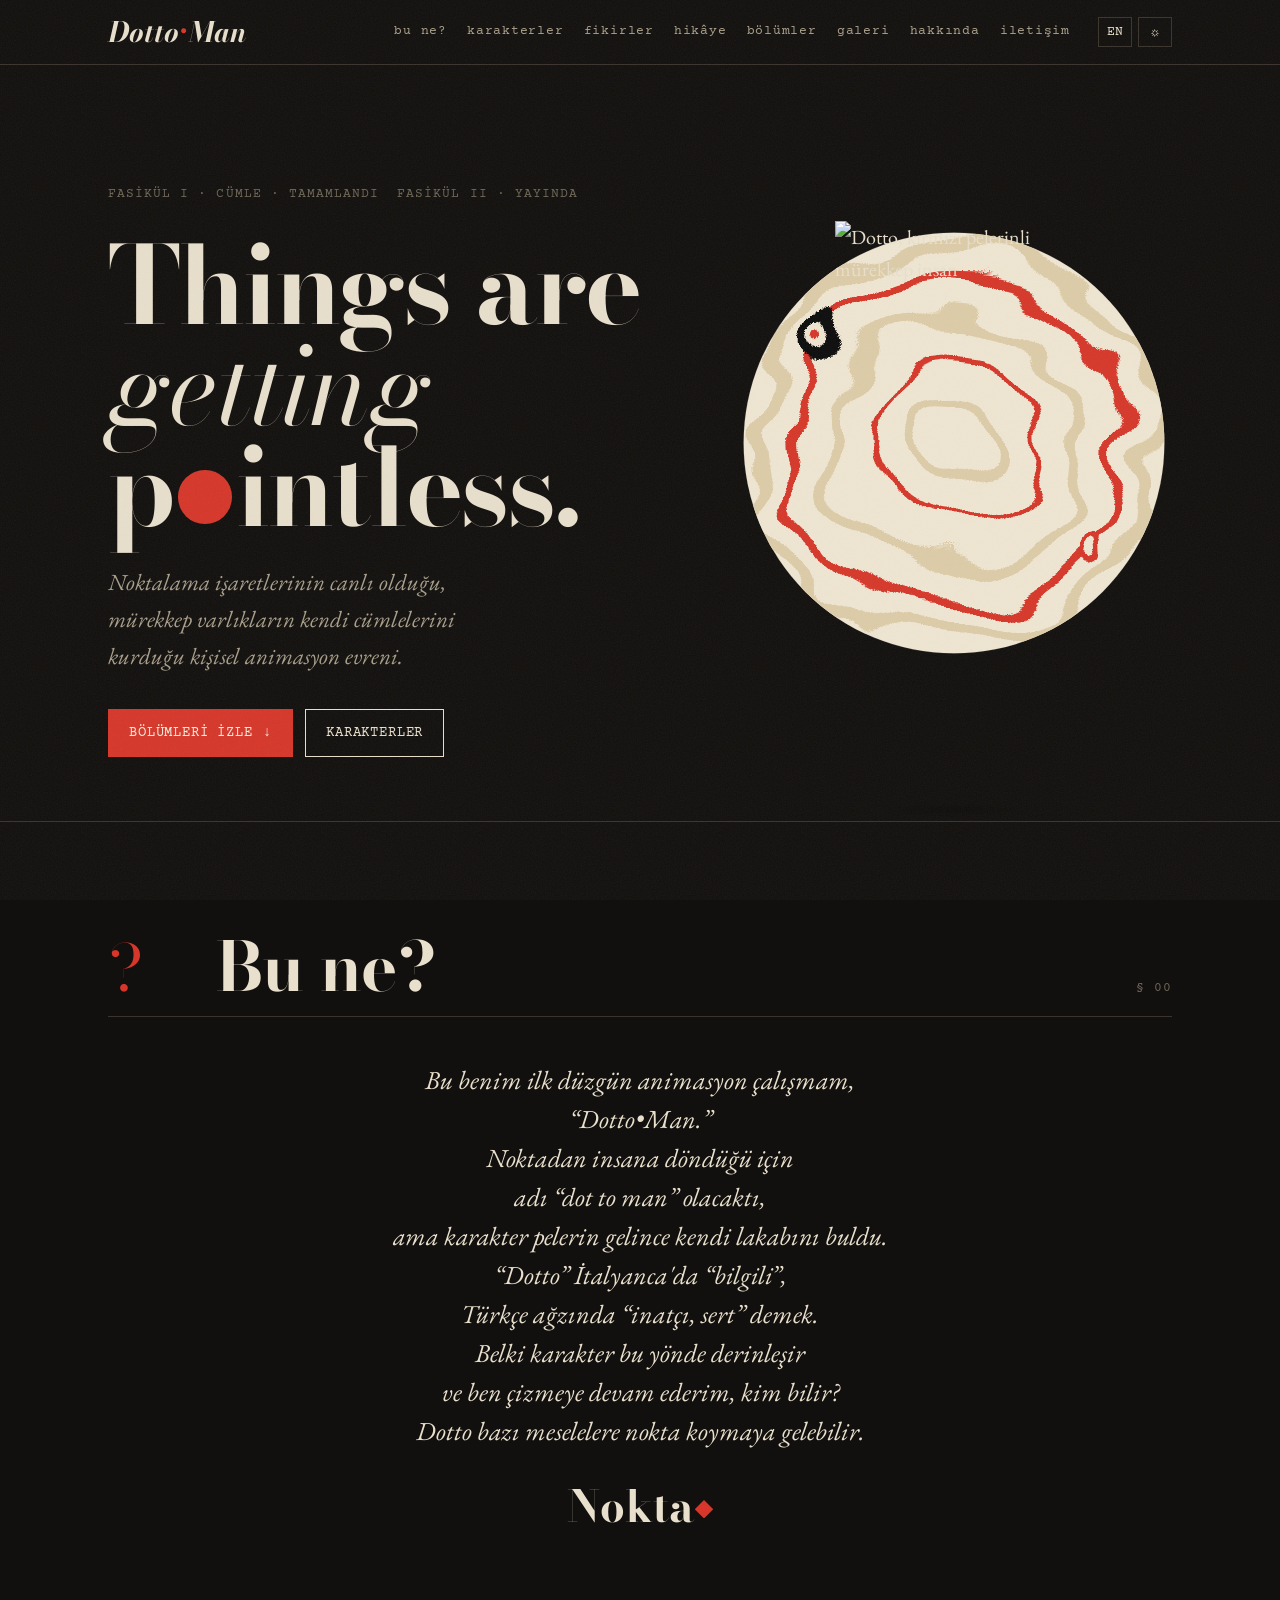
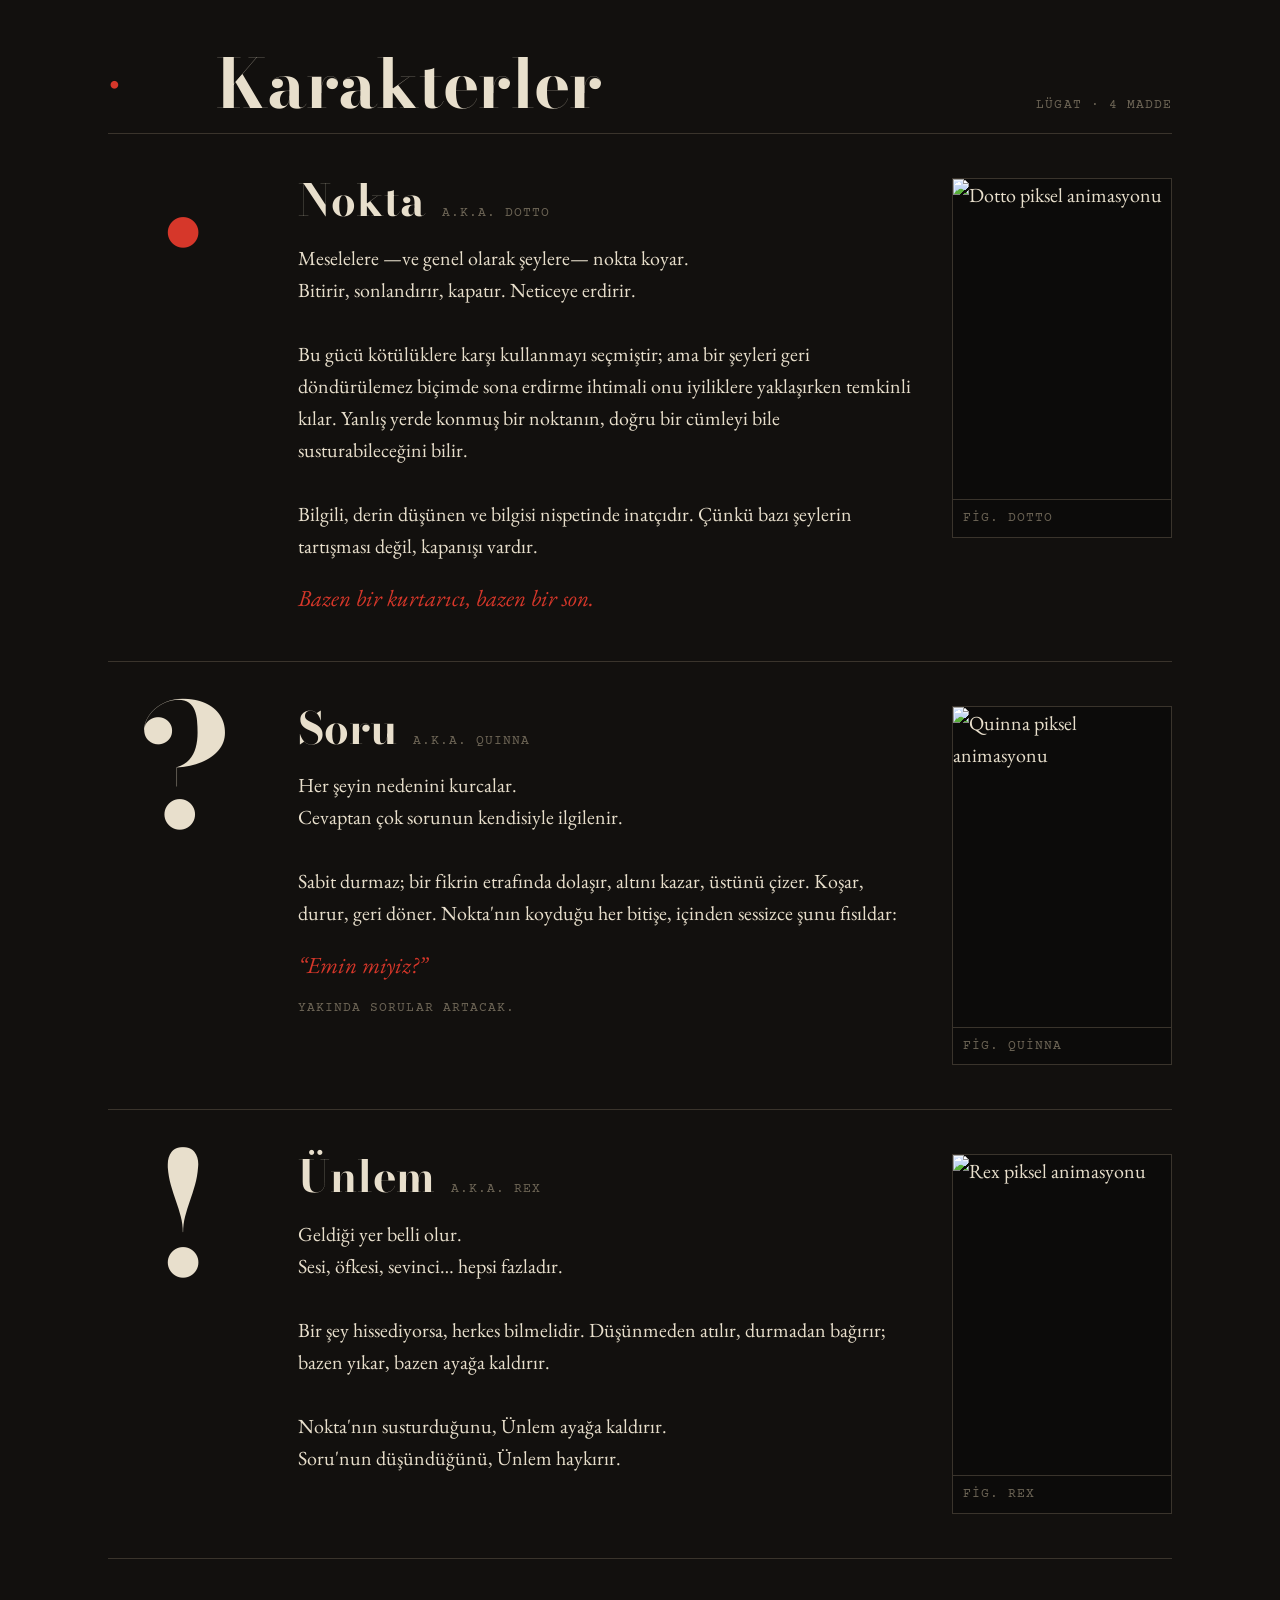
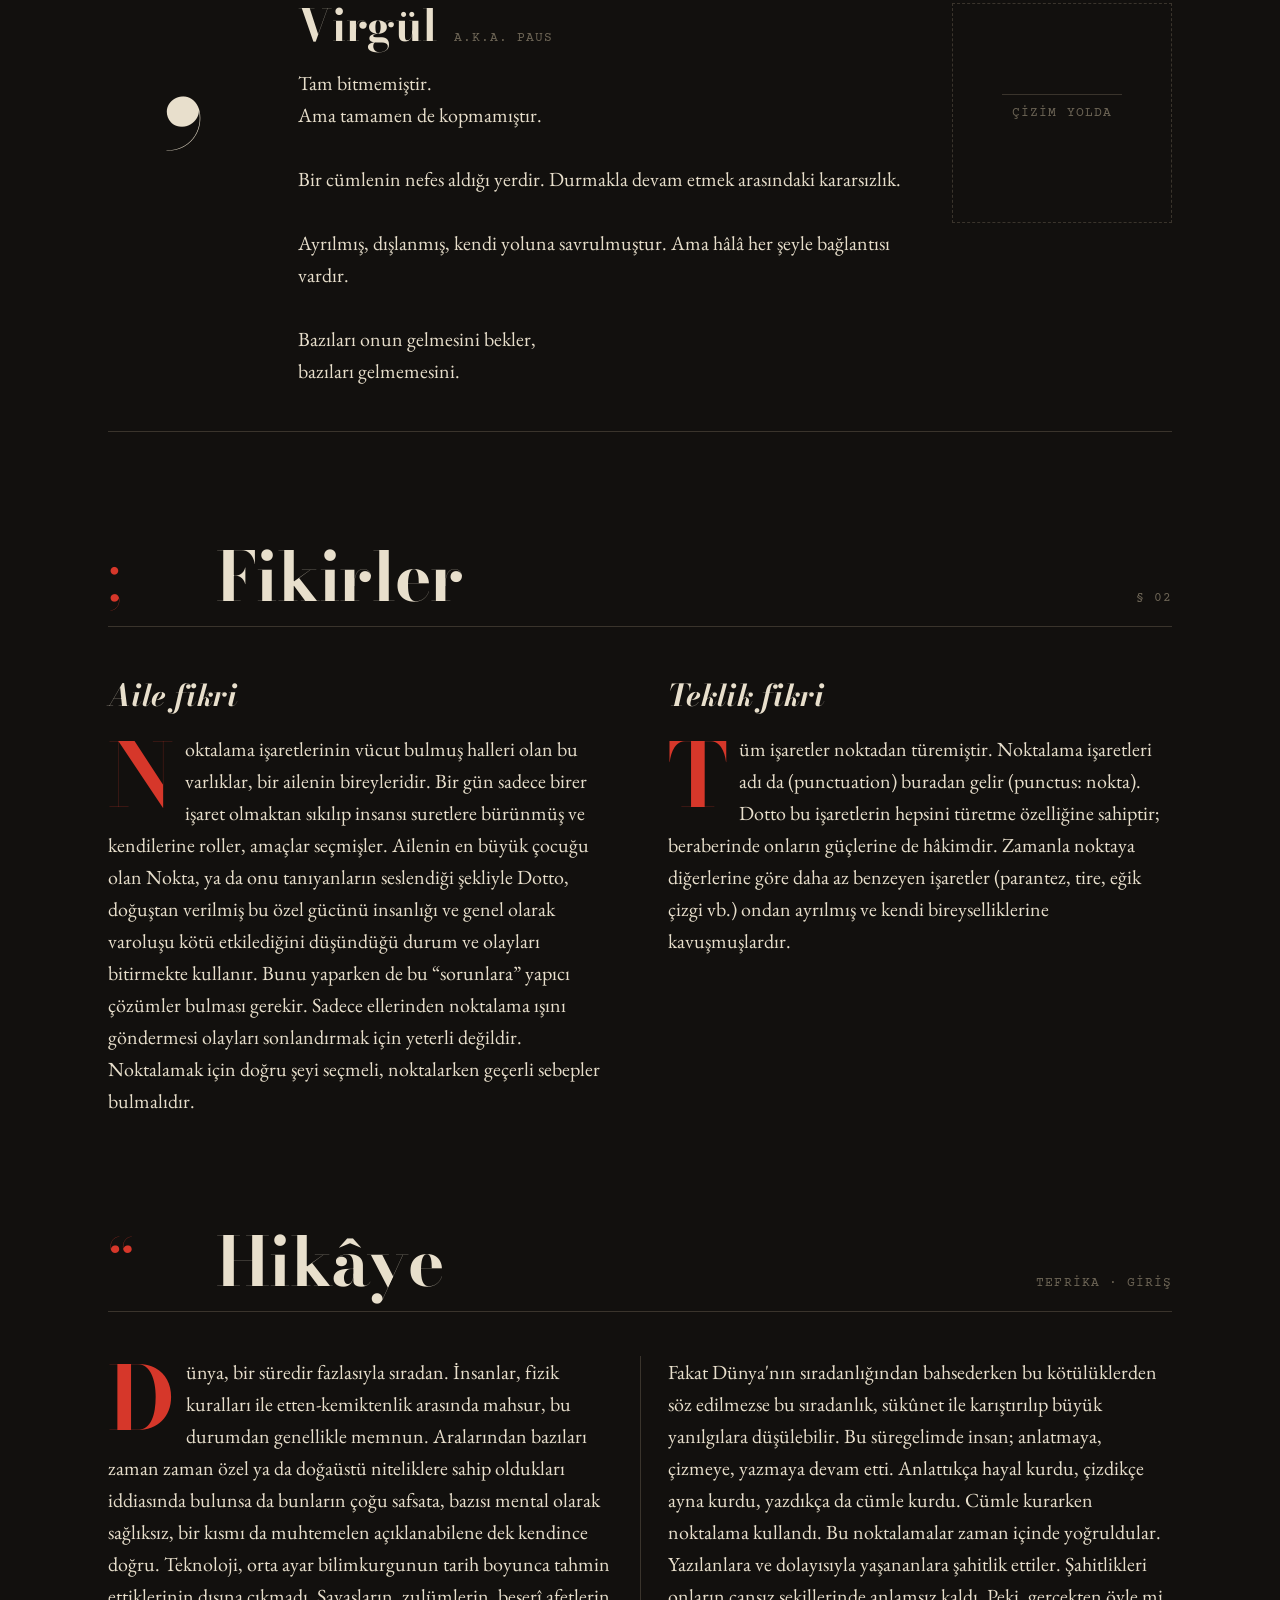
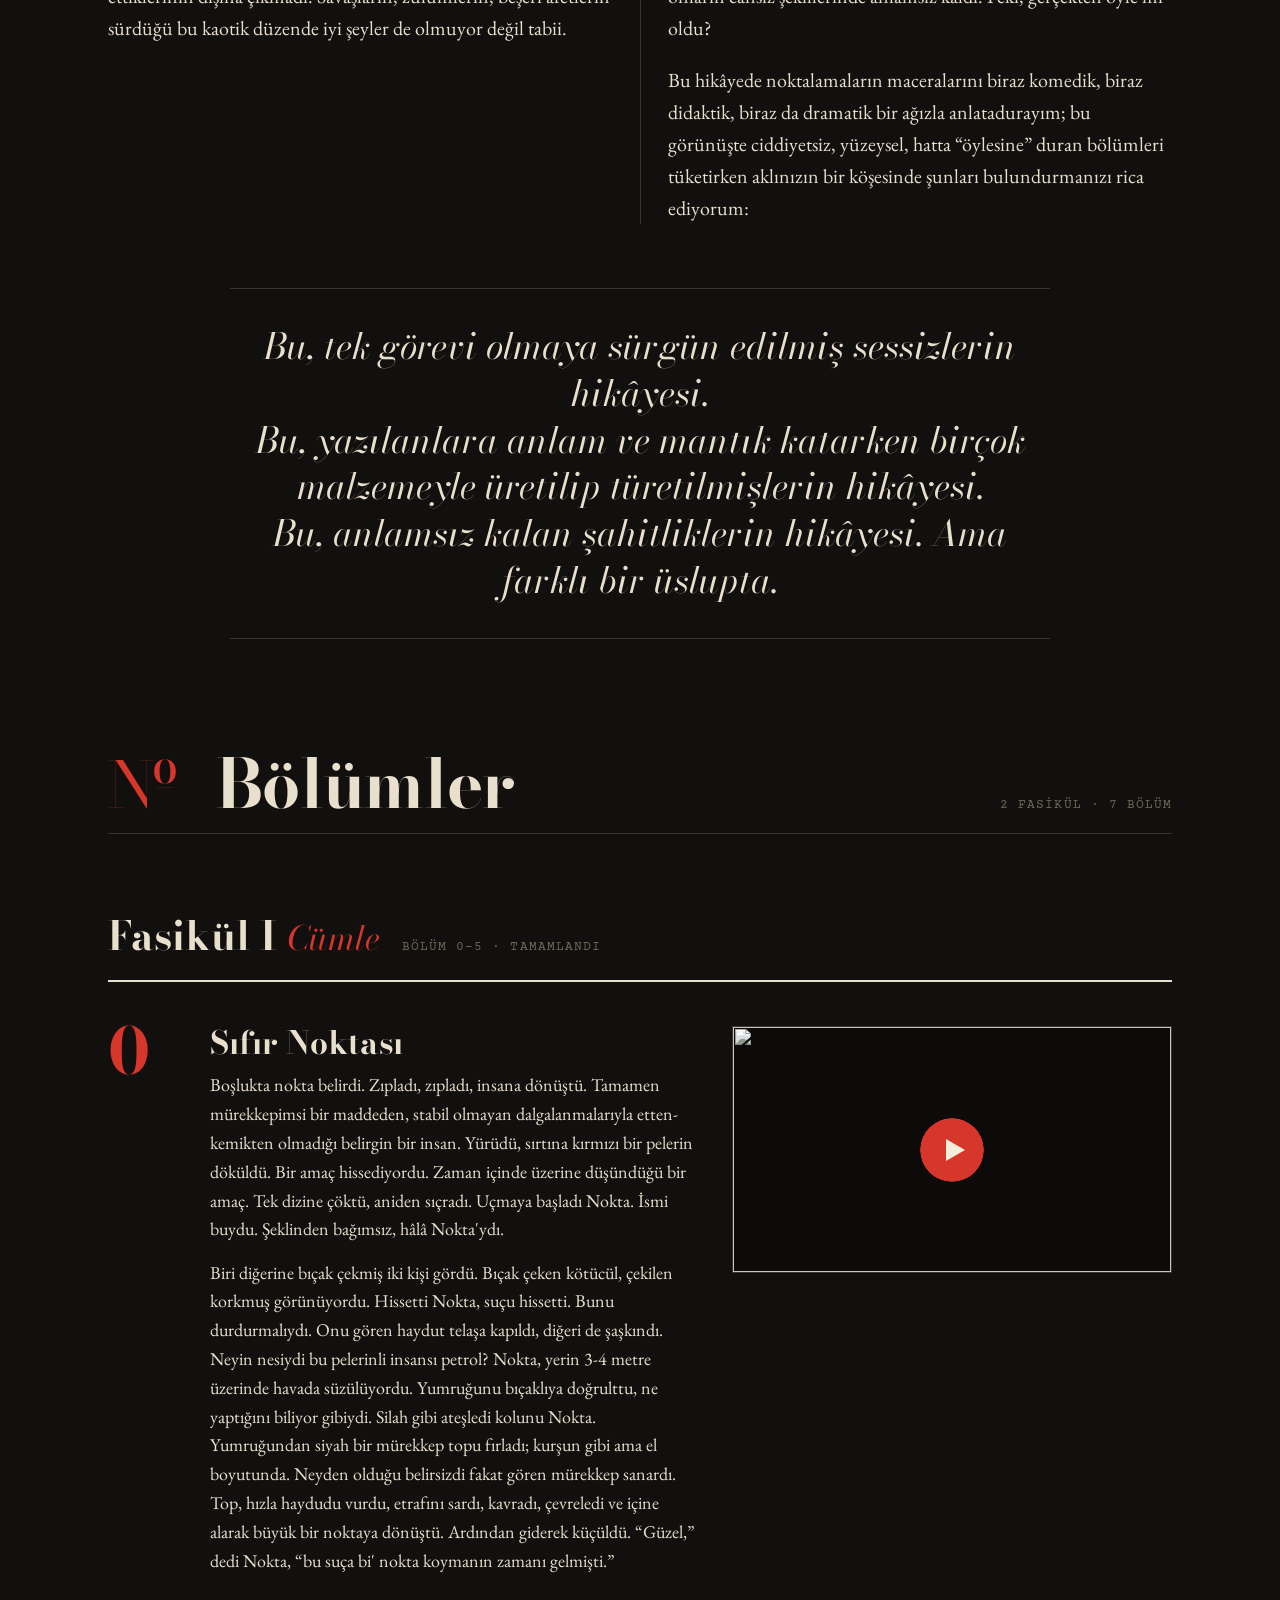
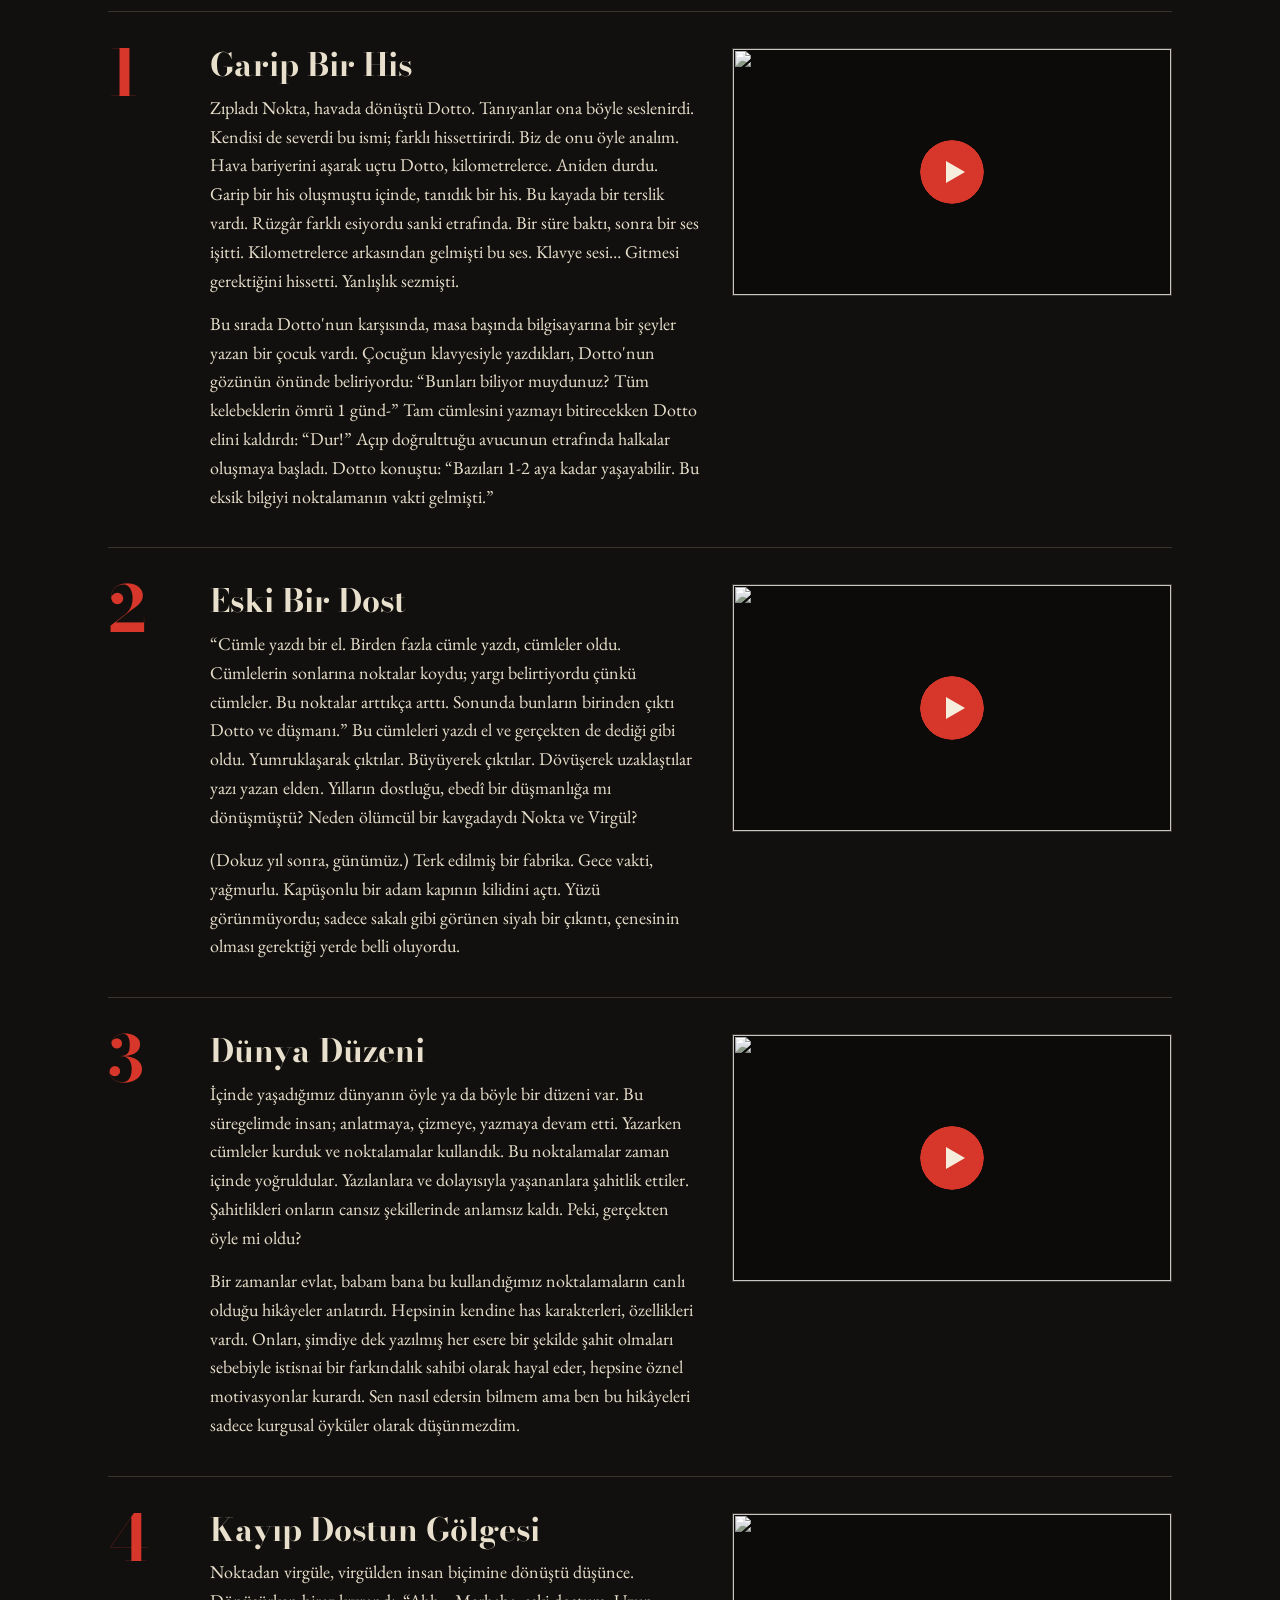
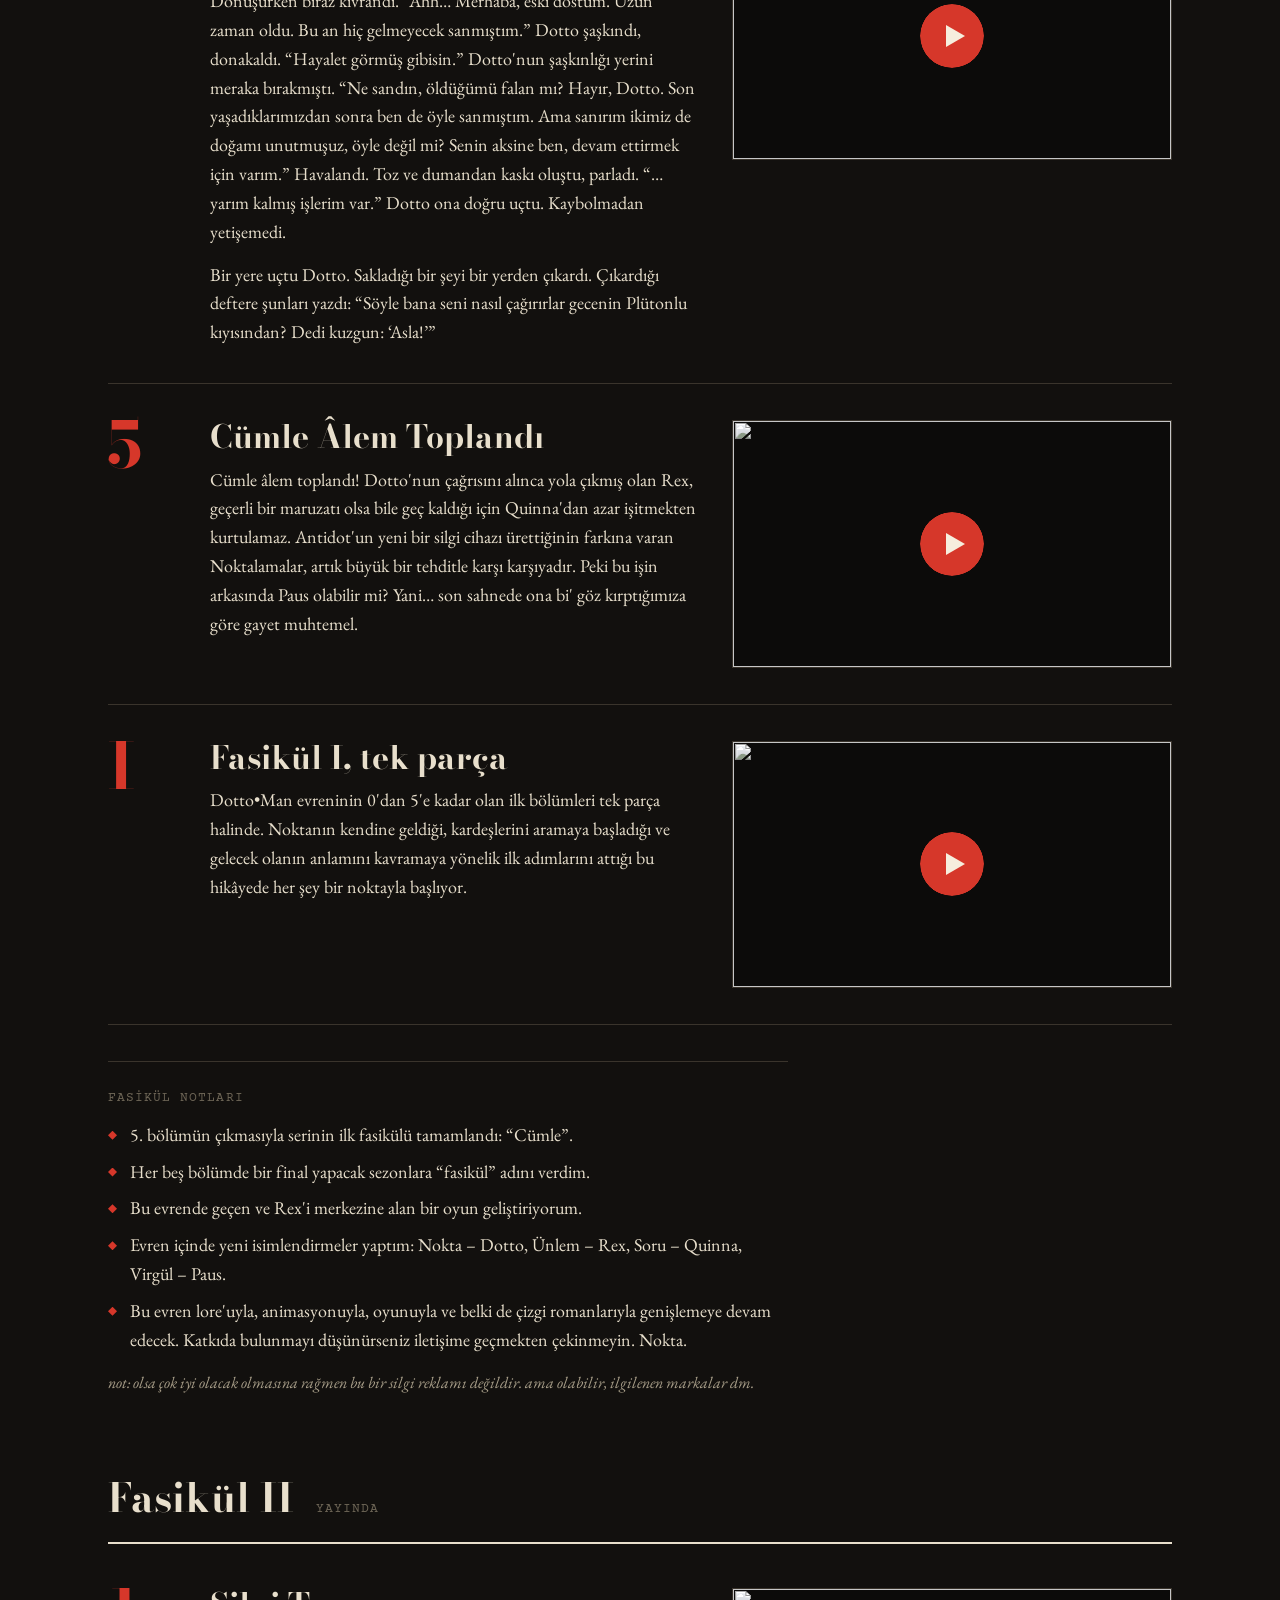
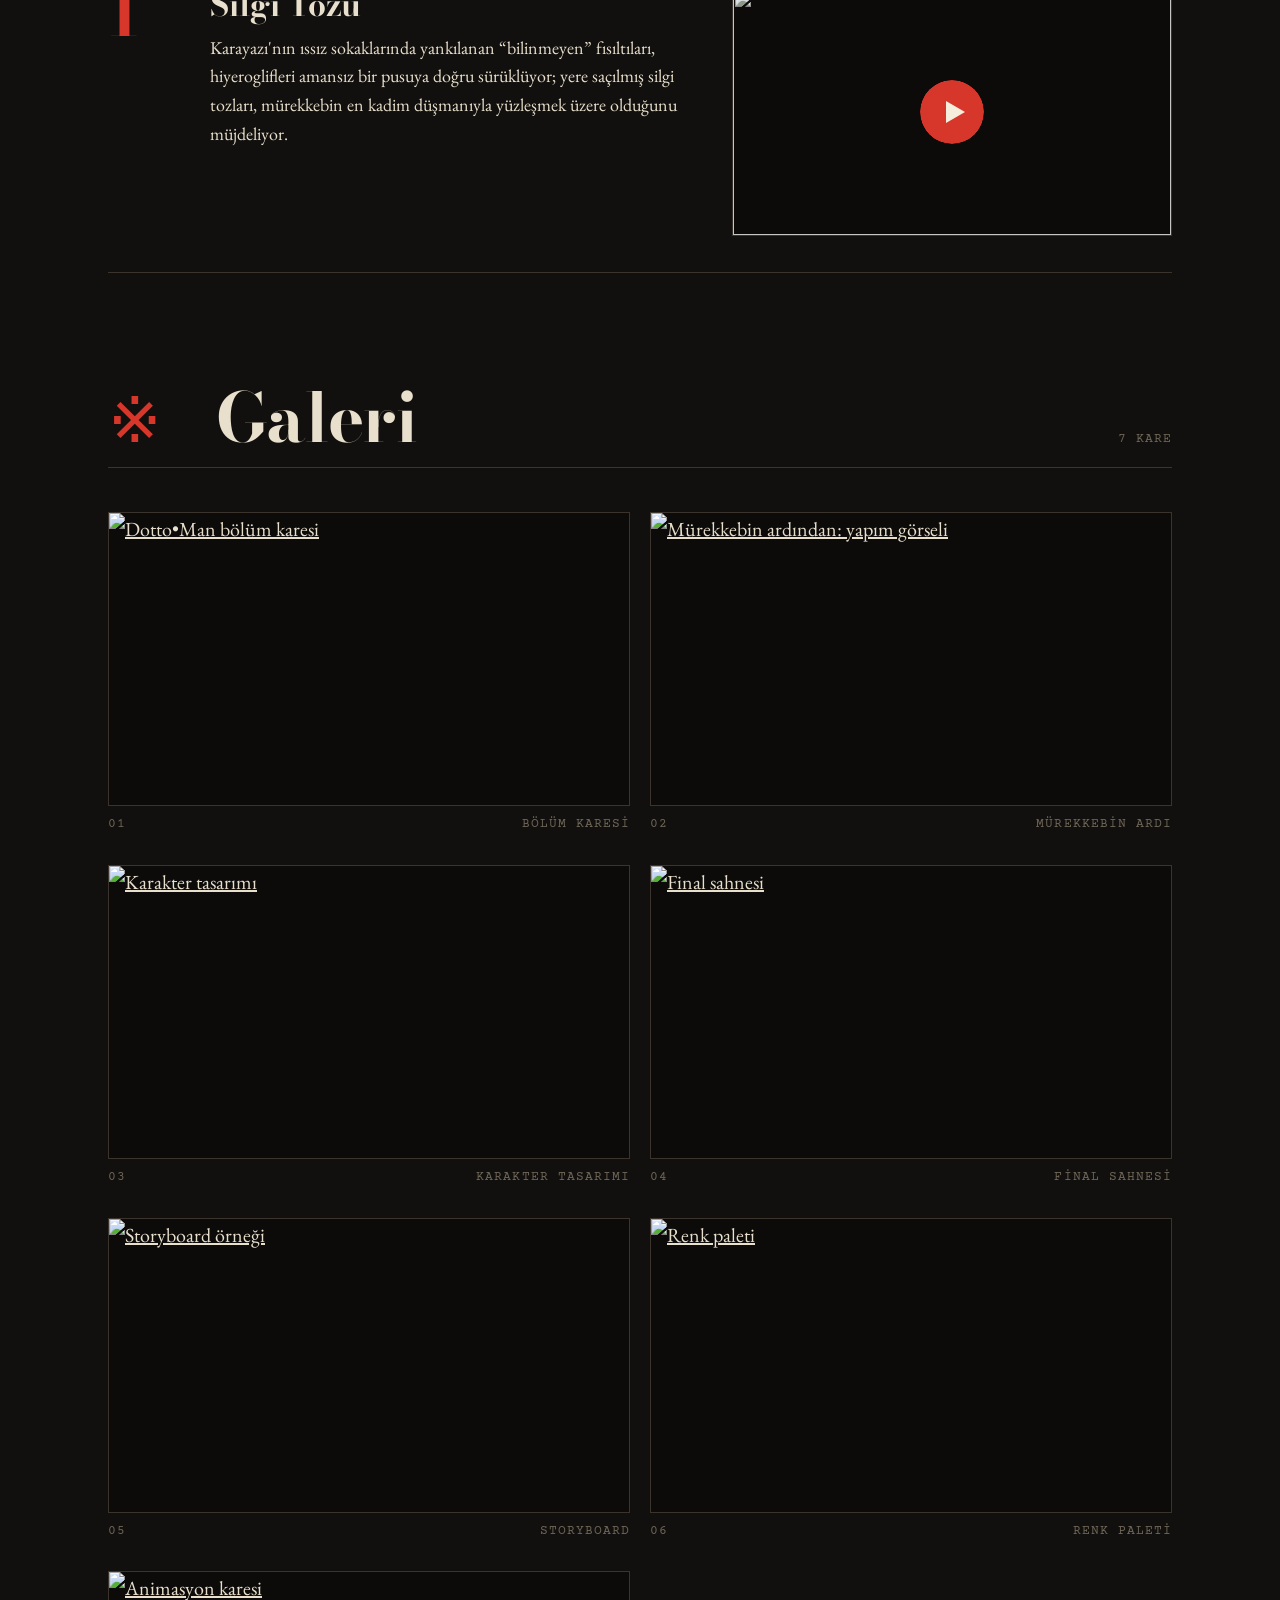
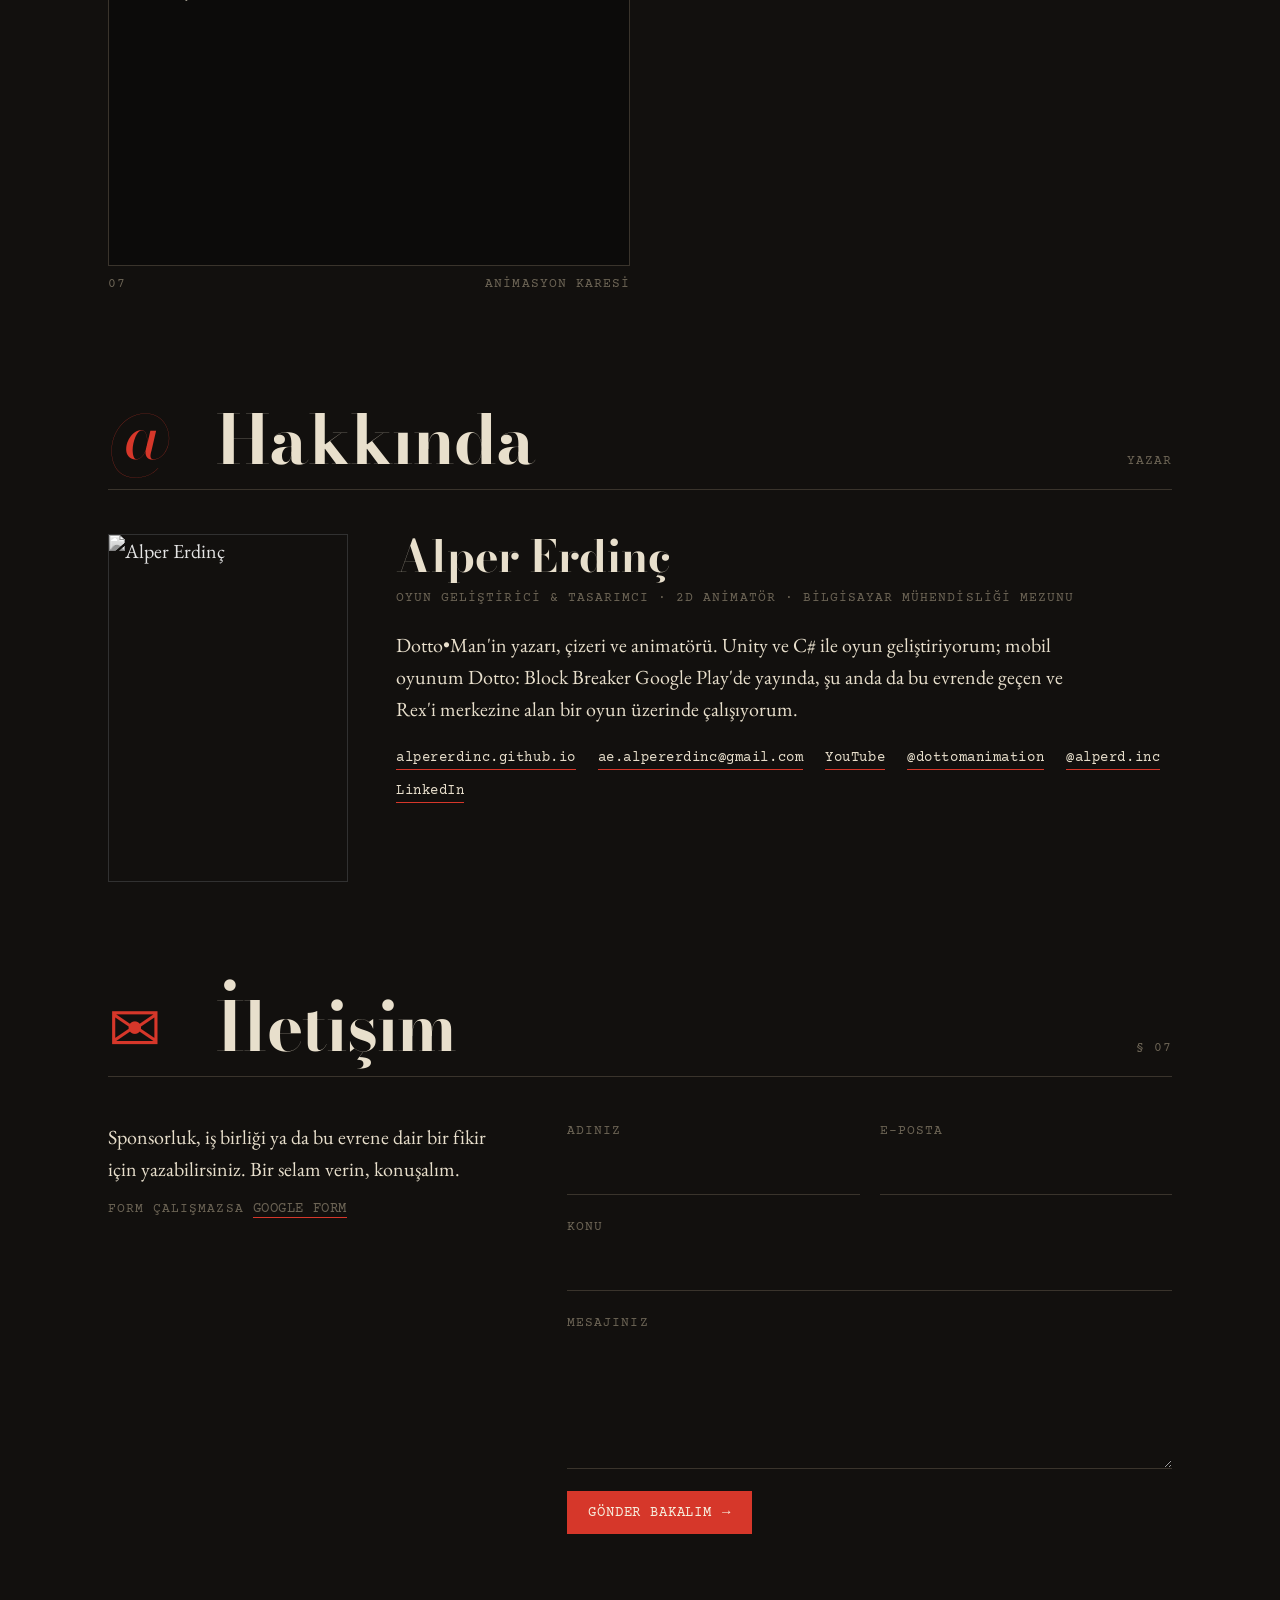
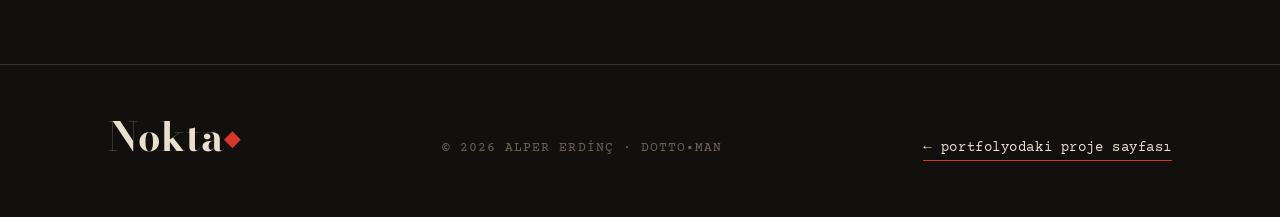
==== commit 9f1d0b39: "Fix Dotto•Man page layout issues and block drag-and-drop site-wide Dotto•Man page: - About photo no " ====
--- a/pages/dottoman/index.html
+++ b/pages/dottoman/index.html
@@ -14,7 +14,7 @@
   <link rel="preconnect" href="https://fonts.gstatic.com" crossorigin />
   <link rel="stylesheet"
     href="https://fonts.googleapis.com/css2?family=Bodoni+Moda:ital,opsz,wght@0,6..96,400;0,6..96,700;1,6..96,400;1,6..96,700&family=EB+Garamond:ital,wght@0,400;0,500;1,400&family=Courier+Prime&display=swap" />
-  <link rel="stylesheet" href="style.css?v=1" />
+  <link rel="stylesheet" href="style.css?v=7" />
 </head>
 
 <body>
@@ -82,26 +82,31 @@
               </clipPath>
             </defs>
             <g clip-path="url(#ebruClip)">
-              <rect class="e-paper" width="600" height="600" />
+              <rect class="e-cream" width="600" height="600" />
               <g filter="url(#ebruFilter)">
-                <circle class="e-ink" cx="300" cy="300" r="280" />
+                <circle class="e-sand" cx="300" cy="300" r="282" />
+                <circle class="e-cream" cx="300" cy="300" r="262" />
                 <circle class="e-red" cx="300" cy="300" r="236" />
-                <circle class="e-ink" cx="300" cy="300" r="200" />
-                <circle class="e-deep" cx="300" cy="300" r="168" />
-                <circle class="e-bone" cx="300" cy="300" r="128" />
-                <circle class="e-ink" cx="300" cy="300" r="110" />
-                <circle class="e-red" cx="300" cy="300" r="70" />
-                <circle class="e-ink" cx="300" cy="300" r="40" />
-                <circle class="e-red" cx="150" cy="140" r="34" />
-                <circle class="e-ink" cx="150" cy="140" r="18" />
-                <circle class="e-bone" cx="470" cy="470" r="26" />
+                <circle class="e-cream" cx="300" cy="300" r="224" />
+                <circle class="e-sand" cx="300" cy="300" r="182" />
+                <circle class="e-cream" cx="300" cy="300" r="166" />
+                <circle class="e-red" cx="300" cy="300" r="118" />
+                <circle class="e-cream" cx="300" cy="300" r="110" />
+                <circle class="e-sand" cx="300" cy="300" r="62" />
+                <circle class="e-cream" cx="300" cy="300" r="48" />
+                <circle class="e-ink" cx="138" cy="150" r="30" />
+                <circle class="e-cream" cx="138" cy="150" r="17" />
+                <circle class="e-red" cx="138" cy="150" r="7" />
+                <circle class="e-red" cx="478" cy="452" r="20" />
+                <circle class="e-cream" cx="478" cy="452" r="11" />
               </g>
             </g>
             <circle cx="300" cy="300" r="290" fill="none" stroke="currentColor" stroke-opacity="0.25" />
           </svg>
 
-          <img src="https://dottoman.com/images/DottoTrnsprnt.png" alt="Dotto, kırmızı pelerinli mürekkep insan"
-            width="456" height="1148" />
+          <span class="float-shadow" aria-hidden="true"></span>
+          <img class="float" src="https://dottoman.com/images/DottoTrnsprnt.png"
+            alt="Dotto, kırmızı pelerinli mürekkep insan" width="456" height="1148" />
         </div>
       </div>
     </section>
@@ -597,7 +602,7 @@
     </div>
   </footer>
 
-  <script src="script.js?v=1"></script>
+  <script src="script.js?v=4"></script>
 </body>
 
 </html>
--- a/pages/dottoman/style.css
+++ b/pages/dottoman/style.css
@@ -81,11 +81,14 @@
 
 a {
   color: inherit;
+  -webkit-user-drag: none;
 }
 
 img {
   display: block;
   max-width: 100%;
+  -webkit-user-drag: none;
+  user-select: none;
 }
 
 ::selection {
@@ -347,16 +350,18 @@
   justify-content: center;
 }
 
+/* kept inside its own column at every width, never over the text */
 .ebru {
   position: absolute;
   left: 50%;
   top: 46%;
-  width: 118%;
-  max-width: 620px;
+  width: min(100%, 560px);
   aspect-ratio: 1;
   transform: translate(-50%, -50%);
 }
 
+.ebru .e-cream { fill: #efe6d2; }
+.ebru .e-sand { fill: #ddcca8; }
 .ebru .e-red { fill: var(--red); }
 .ebru .e-deep { fill: var(--red-deep); }
 .ebru .e-ink { fill: var(--ink); }
@@ -369,7 +374,42 @@
   position: relative;
   width: auto;
   height: min(70vh, 600px);
-  filter: drop-shadow(0 0 0 transparent);
+}
+
+/* Dotto drifts: slow rise and fall, a little sway */
+.hero-figure .float {
+  animation: drift 6.5s ease-in-out infinite;
+  transform-origin: 50% 80%;
+}
+
+/* ink shadow on the paper, smaller when he is higher */
+.float-shadow {
+  position: absolute;
+  left: 50%;
+  bottom: 4px;
+  width: 150px;
+  height: 14px;
+  margin-left: -75px;
+  border-radius: 50%;
+  background: radial-gradient(ellipse at center, rgba(12, 11, 10, 0.55), transparent 70%);
+  animation: drift-shadow 6.5s ease-in-out infinite;
+}
+
+@keyframes drift {
+  0%, 100% { transform: translateY(0) rotate(-0.6deg); }
+  50% { transform: translateY(-16px) rotate(0.6deg); }
+}
+
+@keyframes drift-shadow {
+  0%, 100% { transform: scaleX(1); opacity: 0.9; }
+  50% { transform: scaleX(0.72); opacity: 0.45; }
+}
+
+@media (prefers-reduced-motion: reduce) {
+  .hero-figure .float,
+  .float-shadow {
+    animation: none;
+  }
 }
 
 /* ===== SECTIONS ===== */
@@ -686,7 +726,15 @@
   border-bottom: 11px solid transparent;
 }
 
-.yt iframe {
+.yt-player {
+  position: relative;
+  width: 100%;
+  aspect-ratio: 16 / 9;
+  background: var(--ink);
+  border: 1px solid var(--rule);
+}
+
+.yt-player iframe {
   position: absolute;
   inset: 0;
   width: 100%;
@@ -787,6 +835,7 @@
 
 .about img {
   width: 100%;
+  height: auto;
   border: 1px solid var(--rule);
   filter: grayscale(1) contrast(1.05);
 }
@@ -969,7 +1018,8 @@
     grid-template-columns: 56px minmax(0, 1fr);
   }
 
-  .episode .yt {
+  .episode .yt,
+  .episode .yt-player {
     grid-column: 2;
     max-width: 560px;
   }
@@ -1007,15 +1057,20 @@
     font-size: 20px;
   }
 
+  /* a square box below the text; the drum and figure both live inside it */
   .hero-figure {
-    height: 420px;
+    width: min(100%, 440px);
+    height: auto;
+    aspect-ratio: 1;
+    margin: 12px auto 0;
   }
 
   .hero-figure img {
-    height: 400px;
+    height: 100%;
   }
 
   .ebru {
+    top: 50%;
     width: 100%;
   }
 
@@ -1072,7 +1127,8 @@
     gap: 14px;
   }
 
-  .episode .yt {
+  .episode .yt,
+  .episode .yt-player {
     grid-column: auto;
   }
 
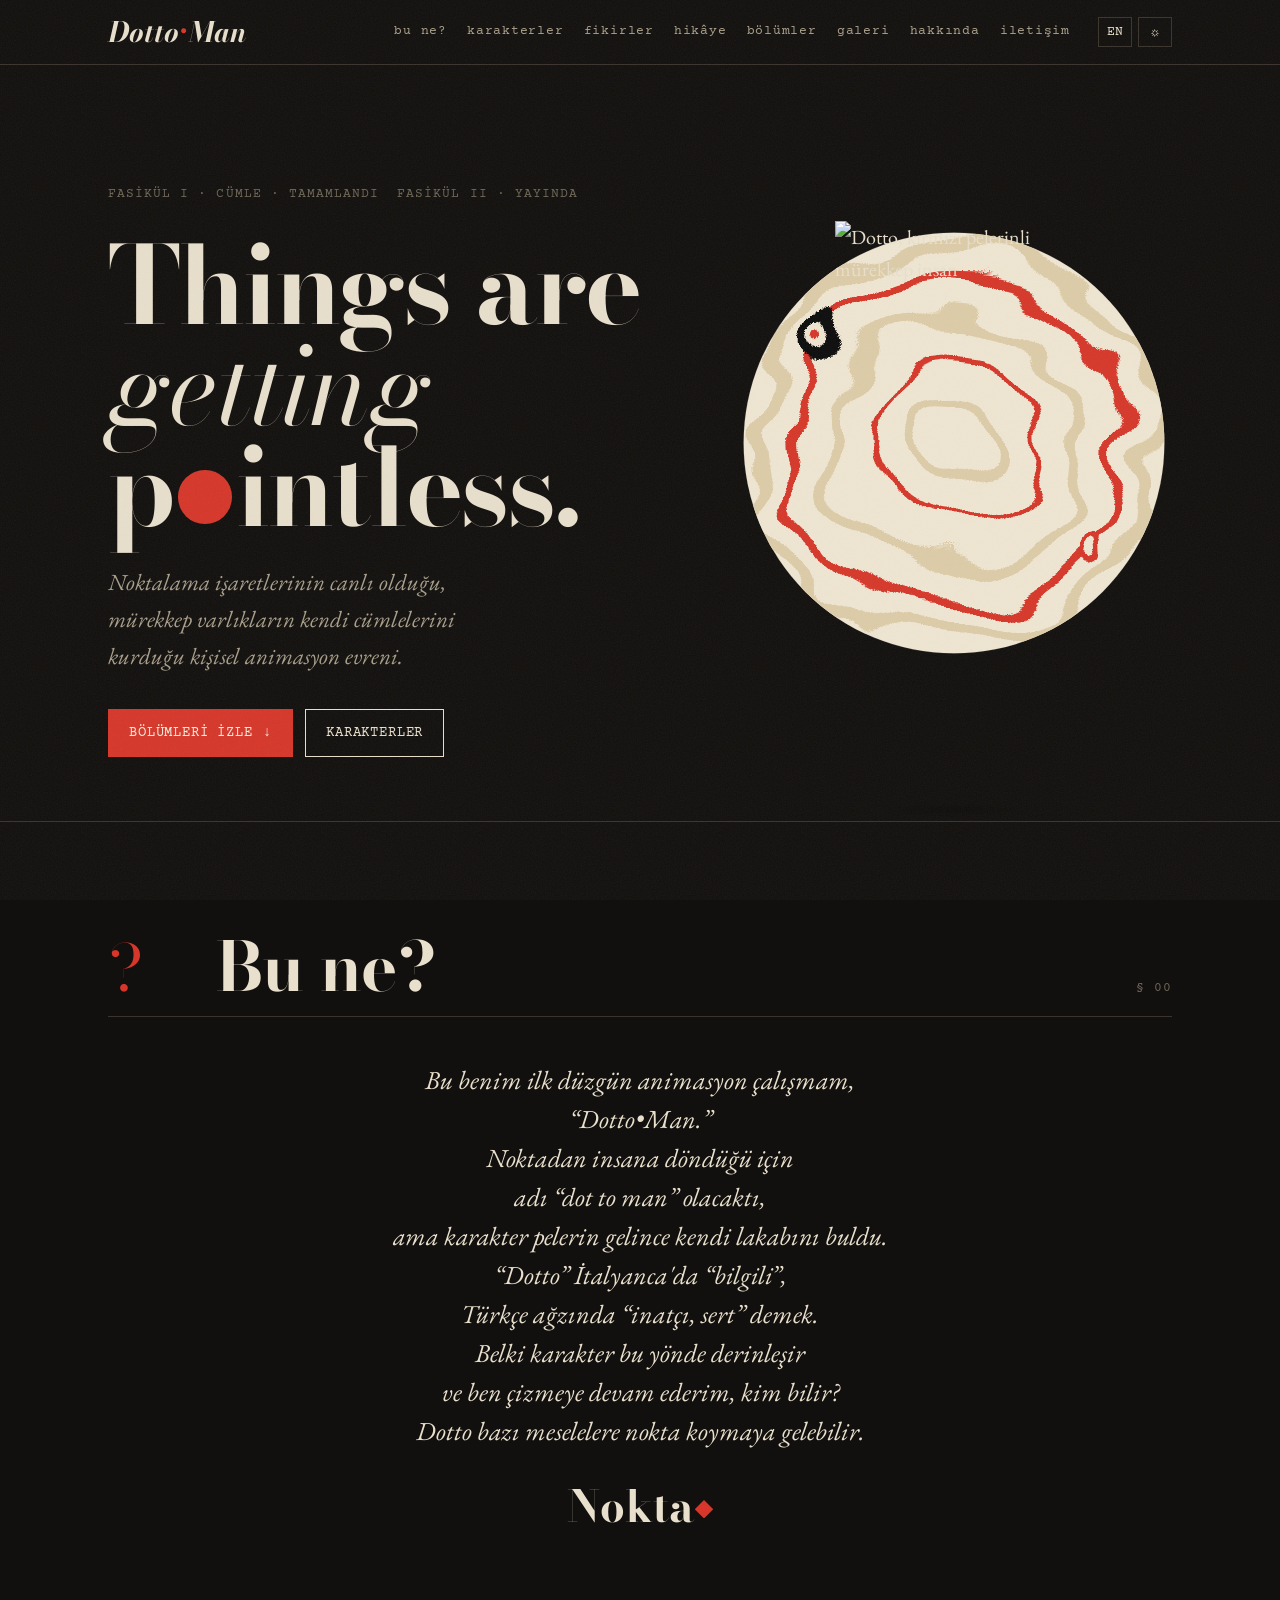
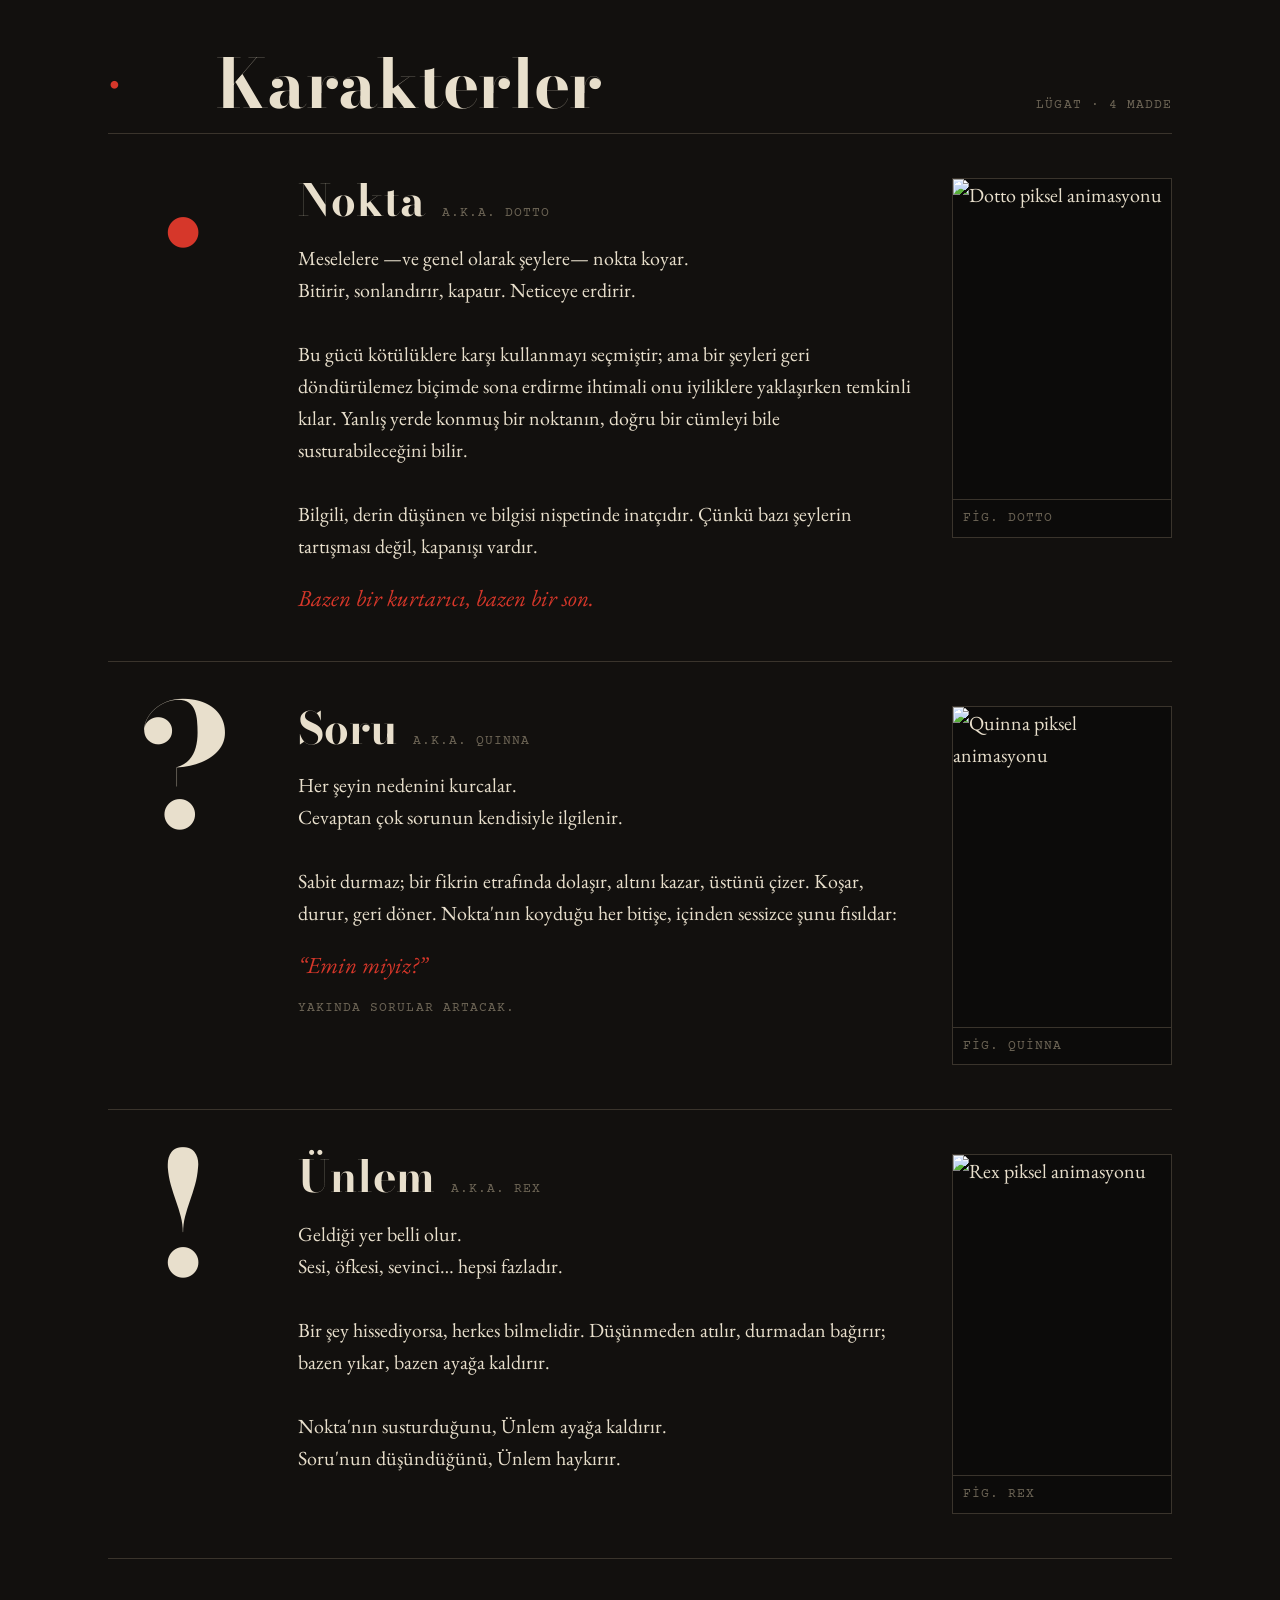
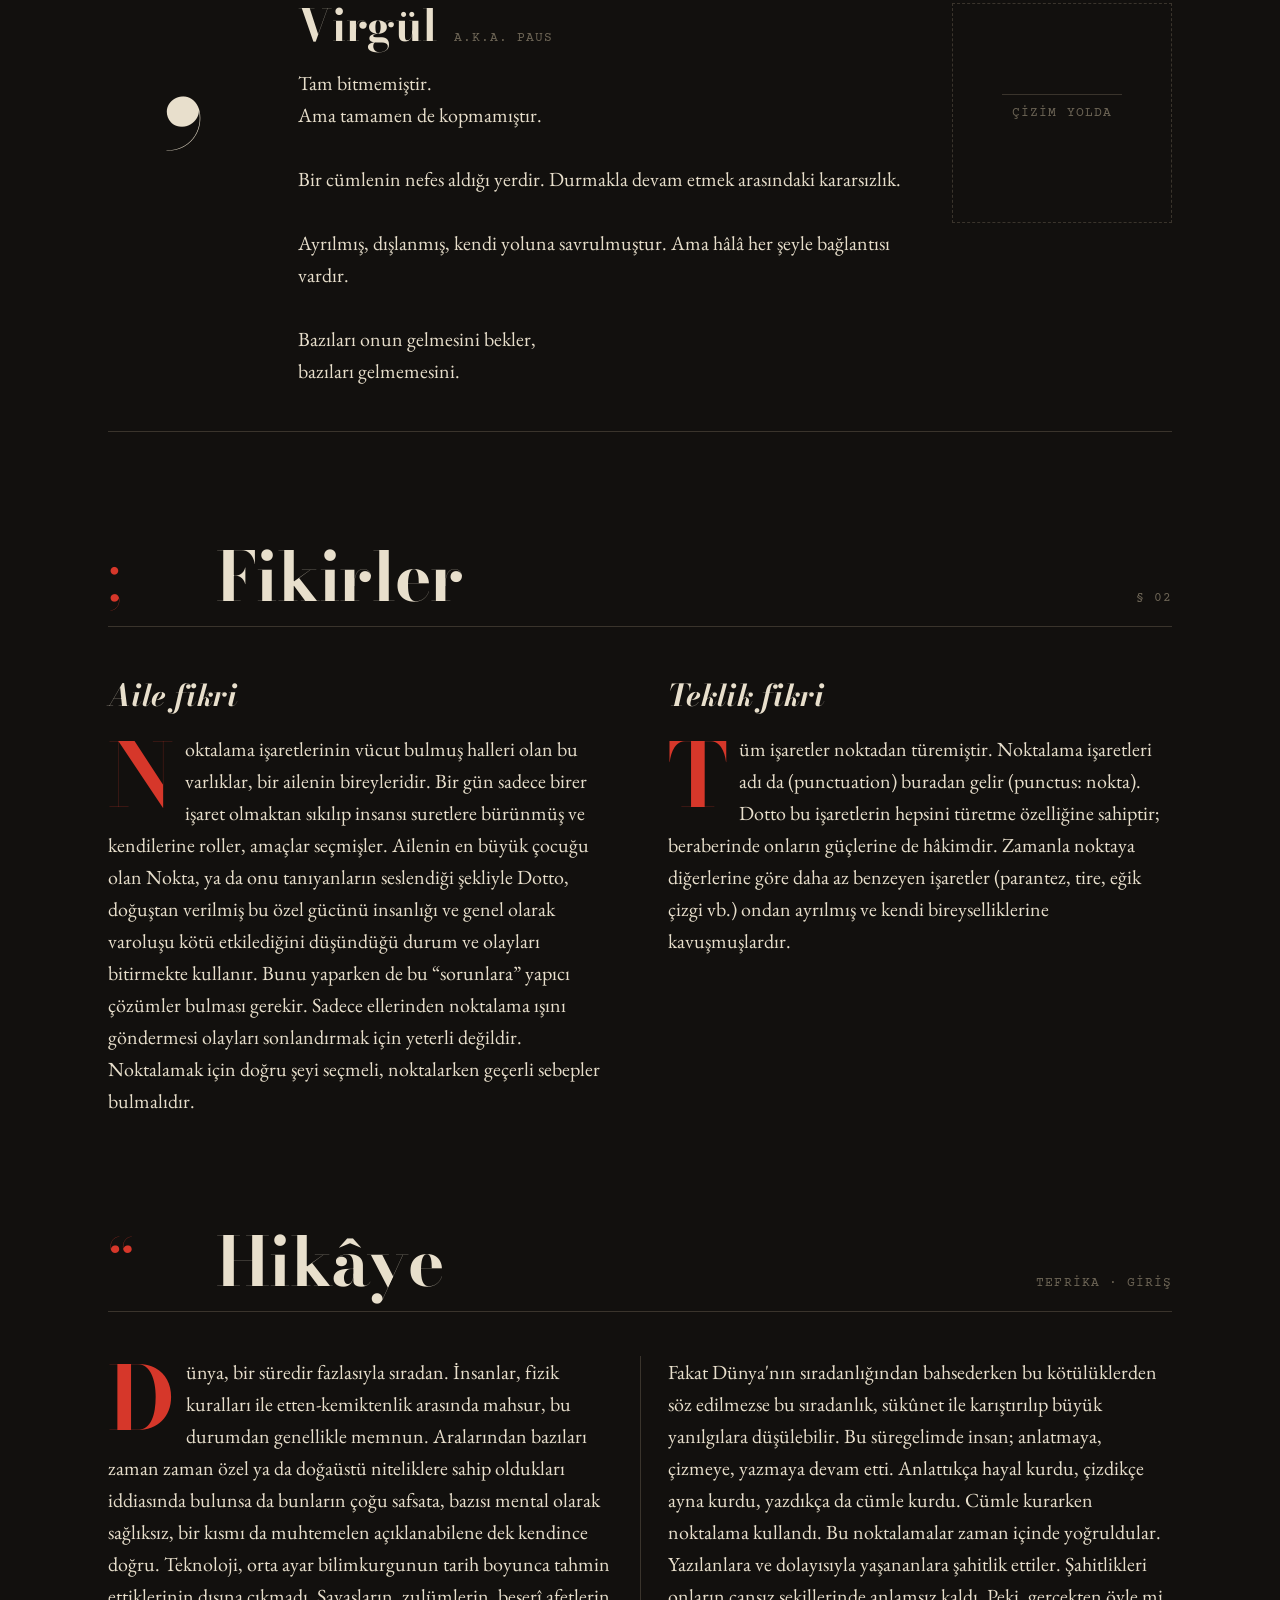
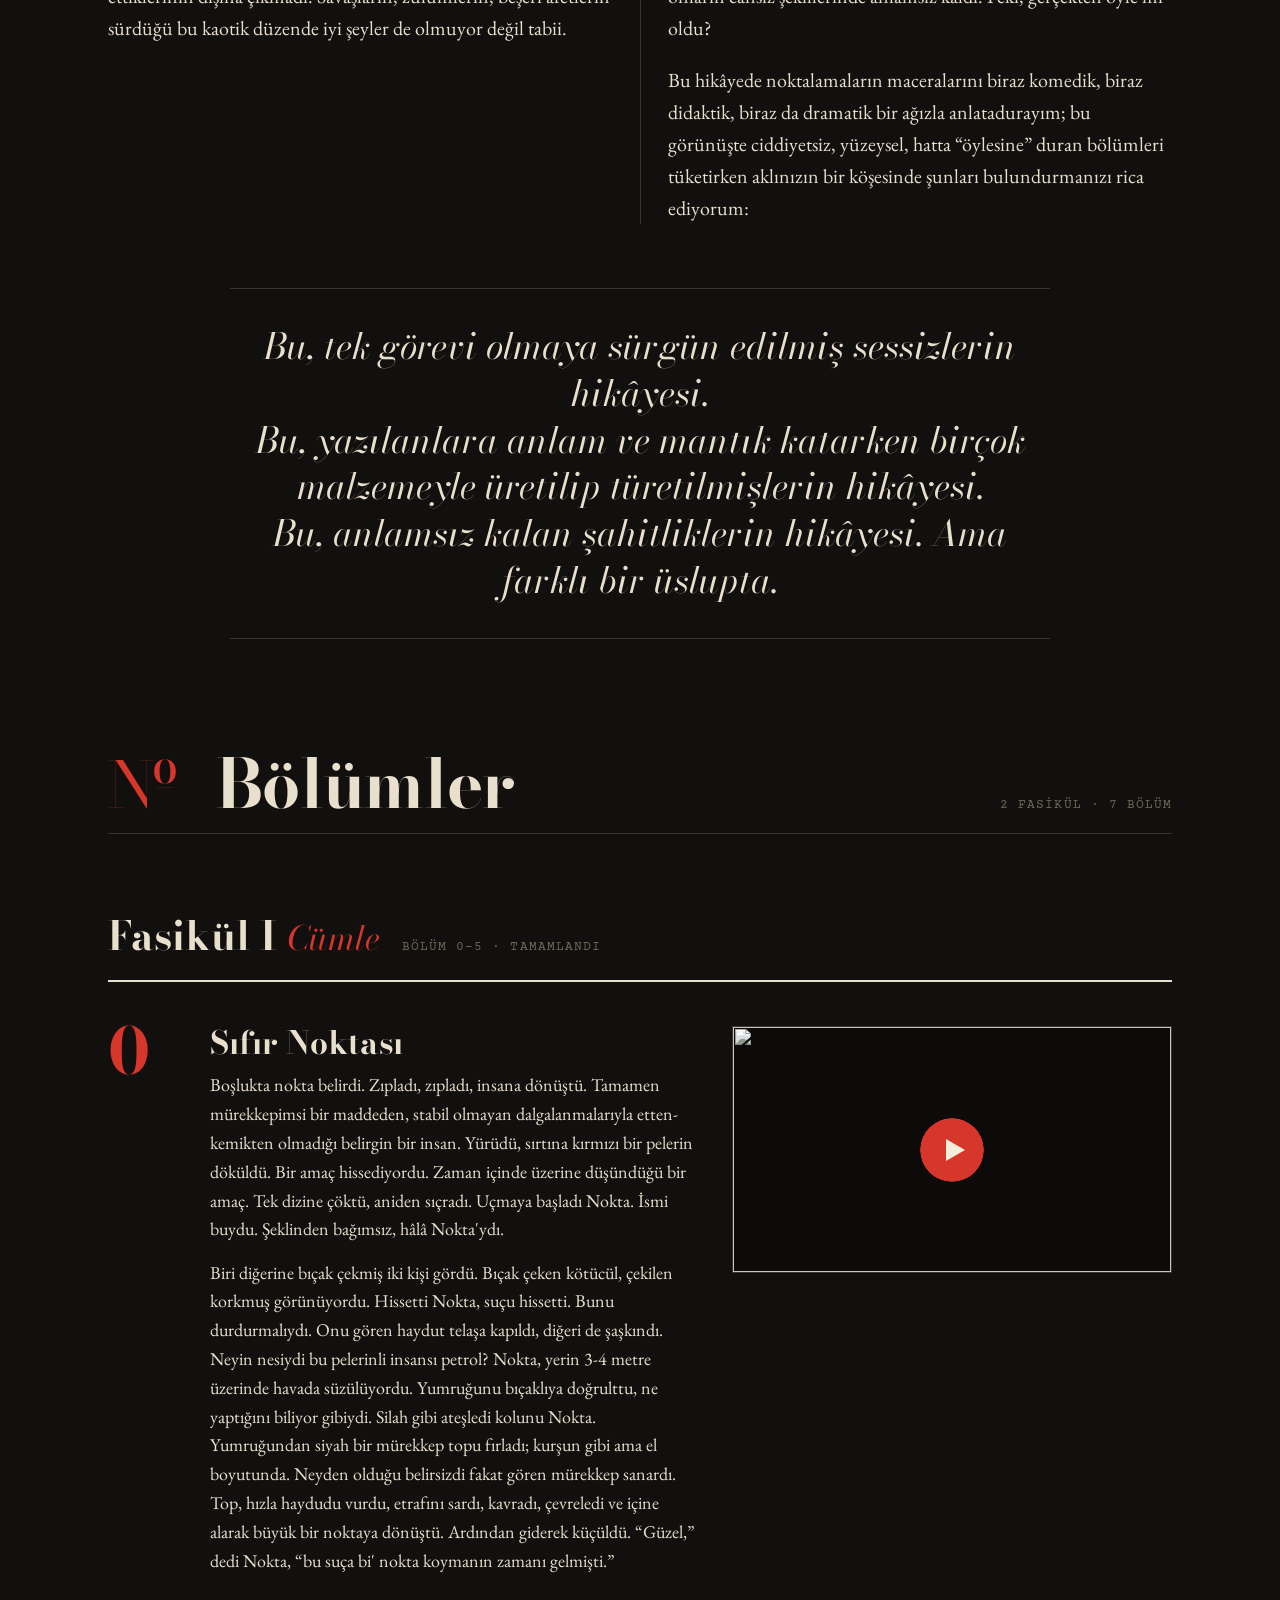
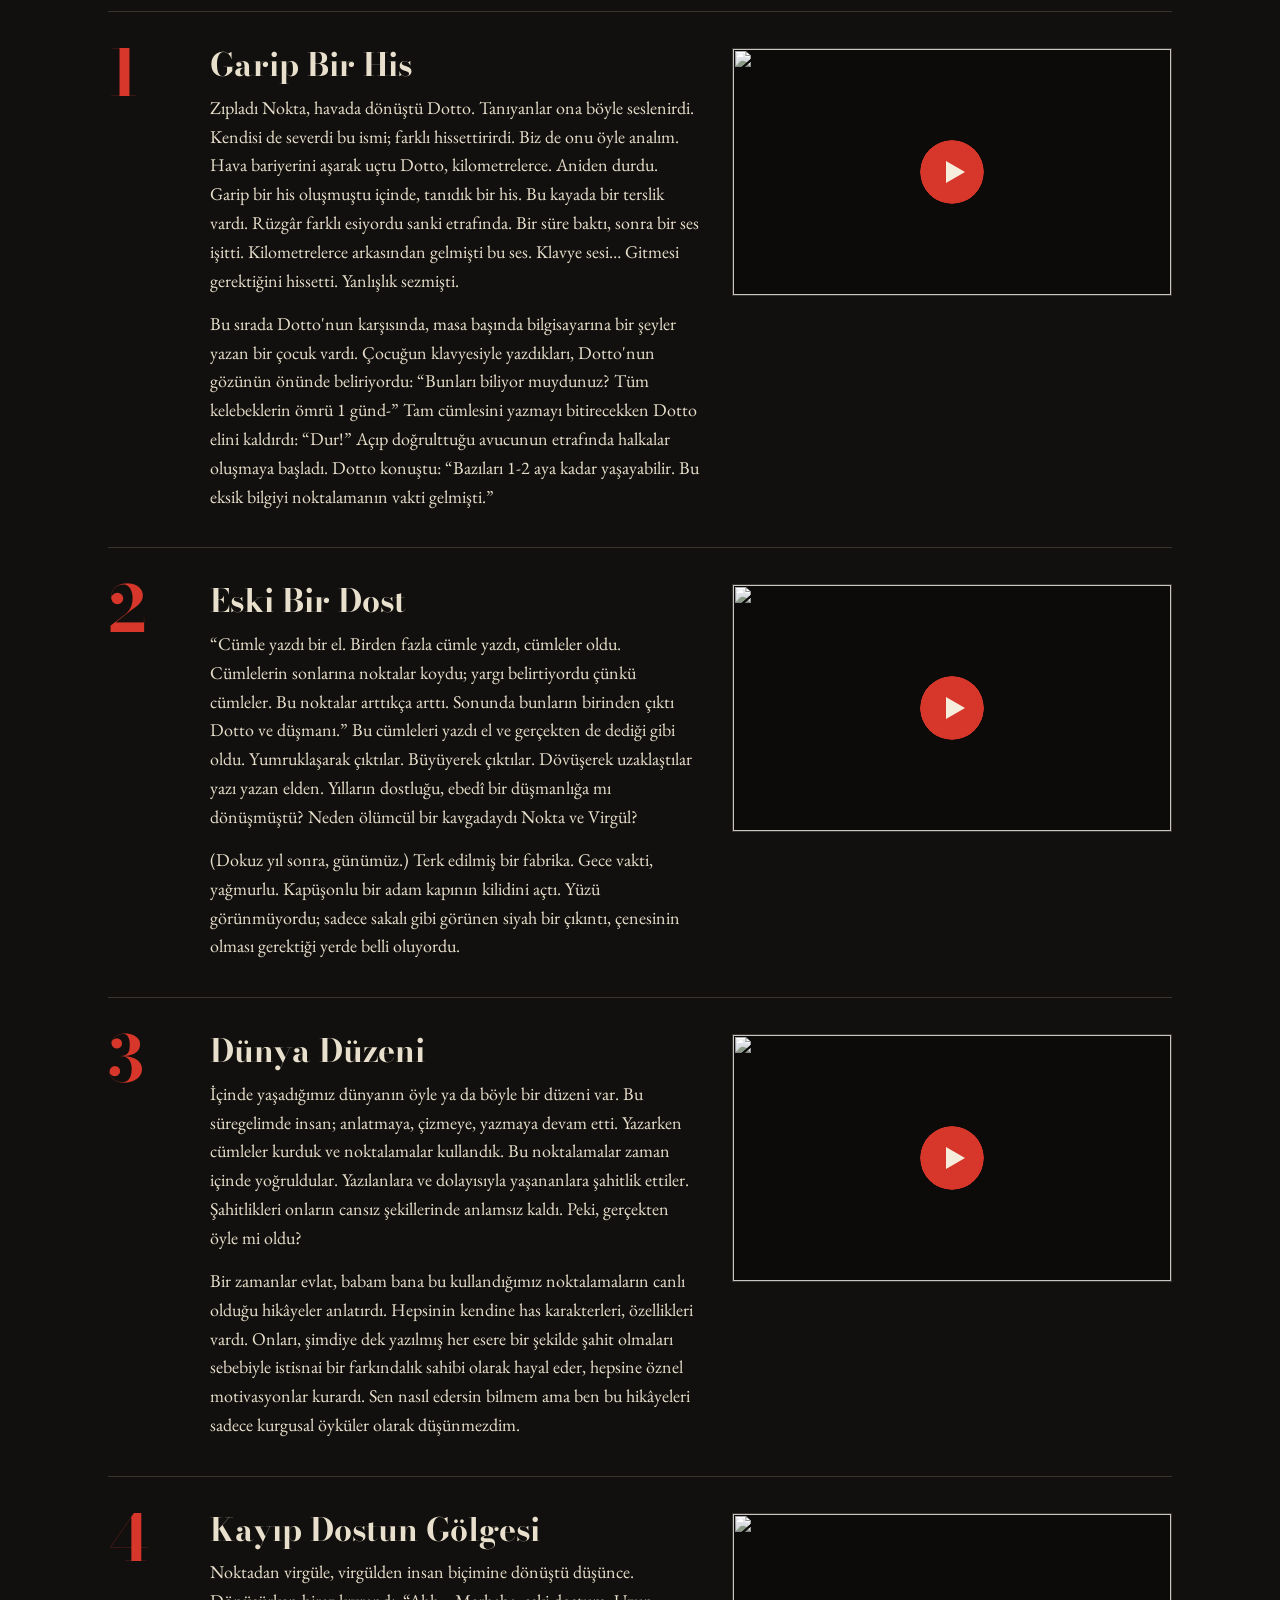
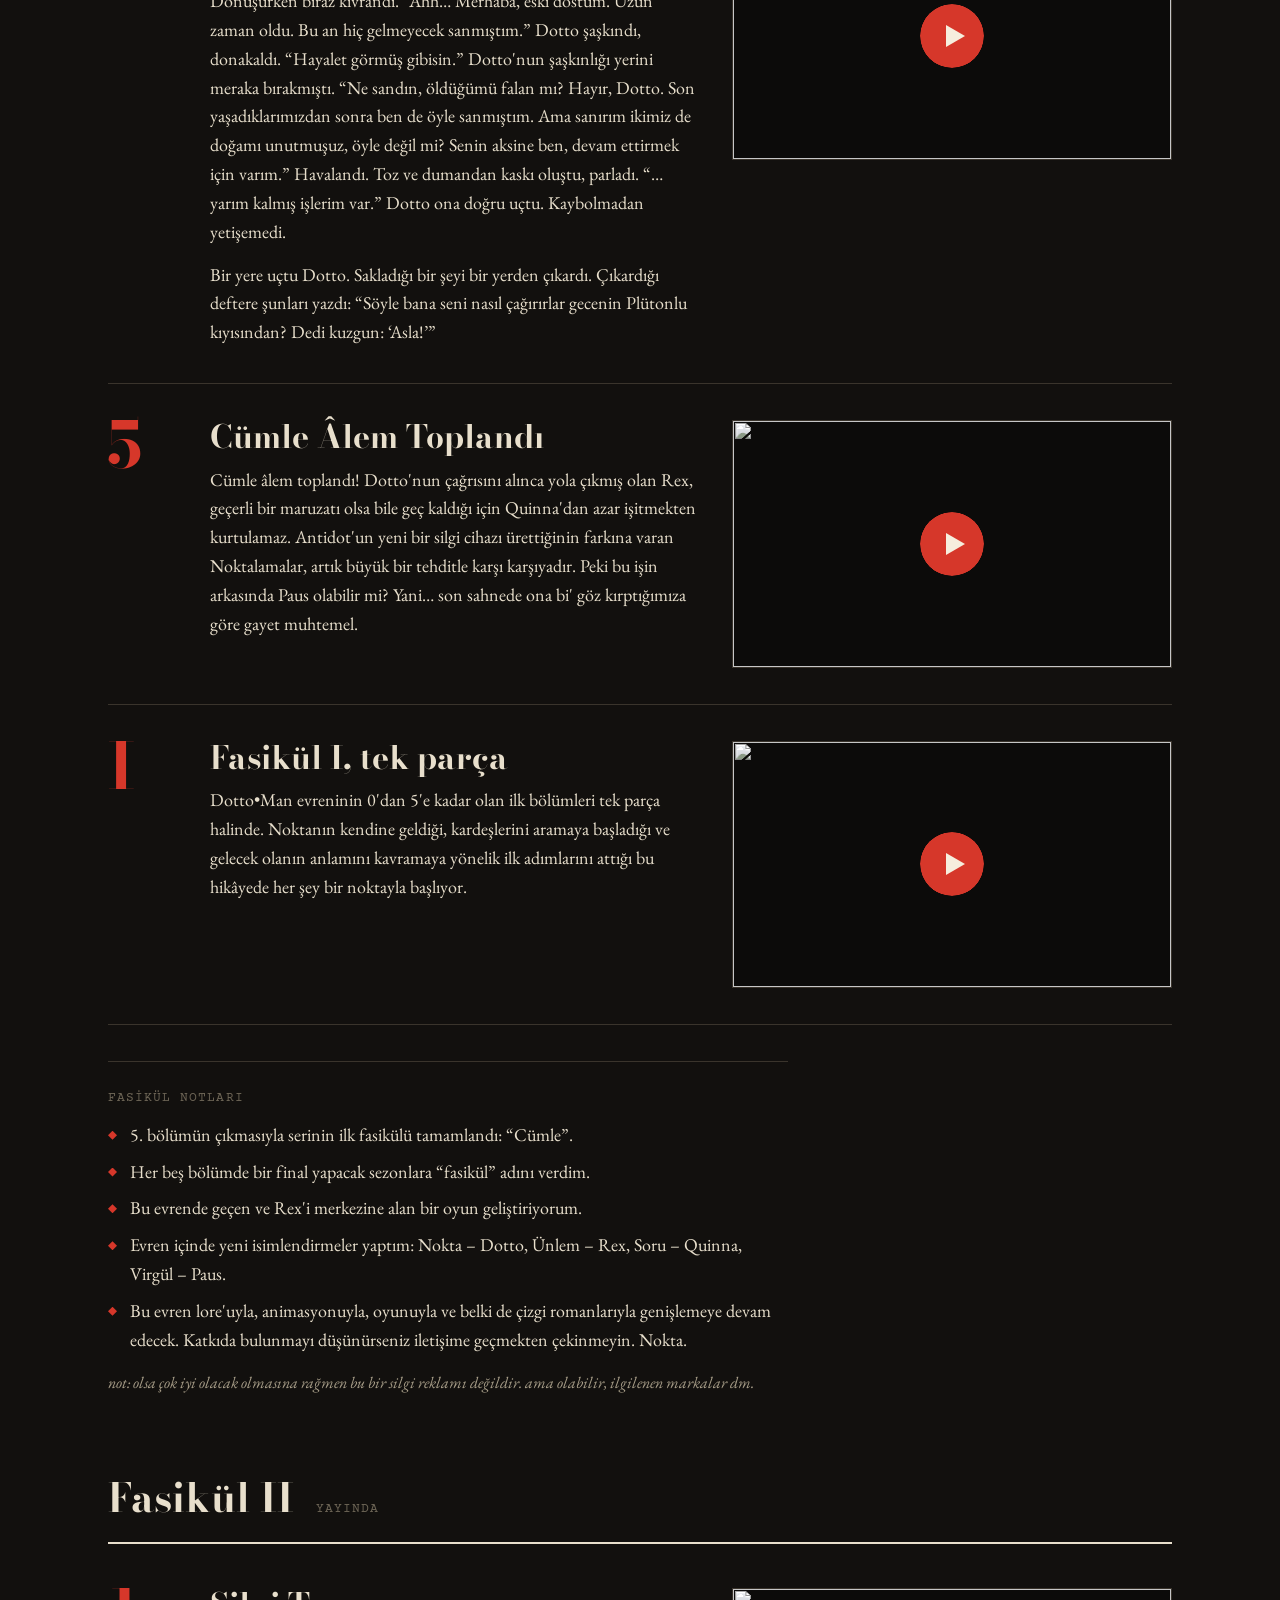
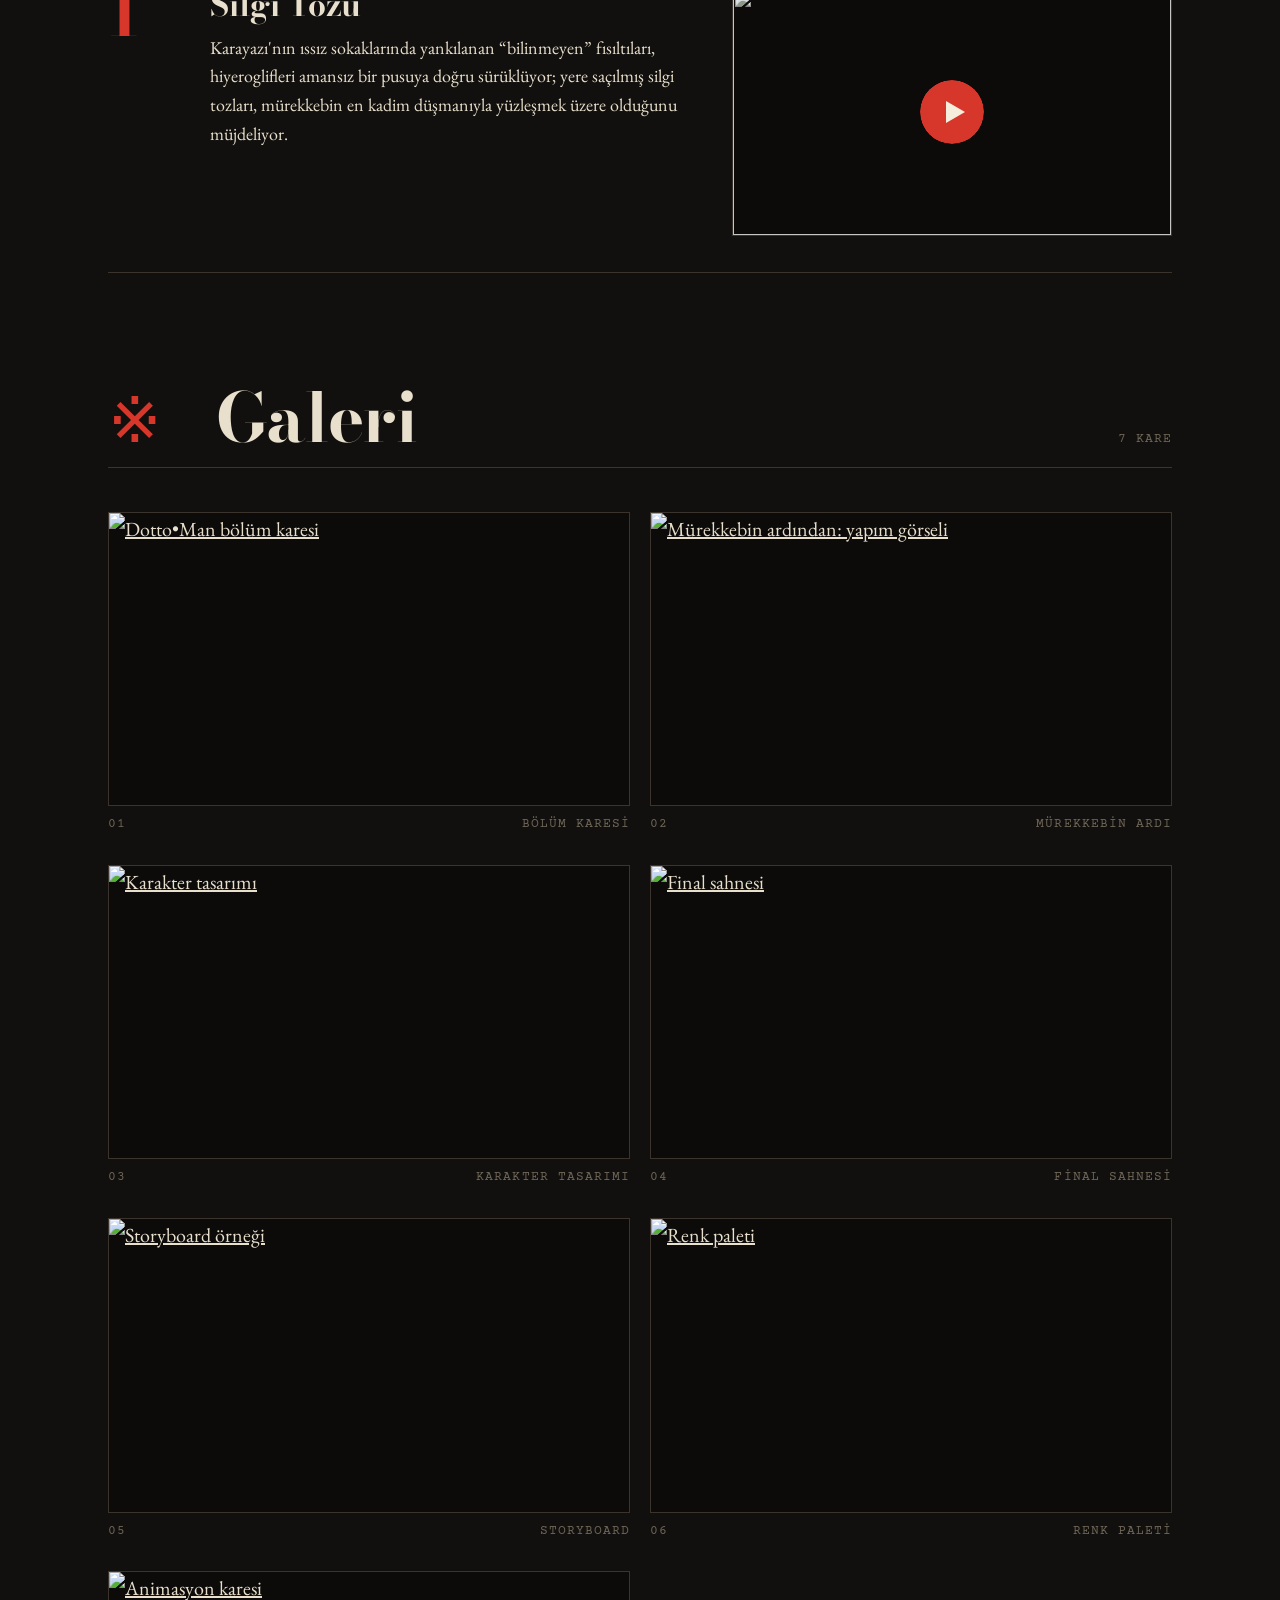
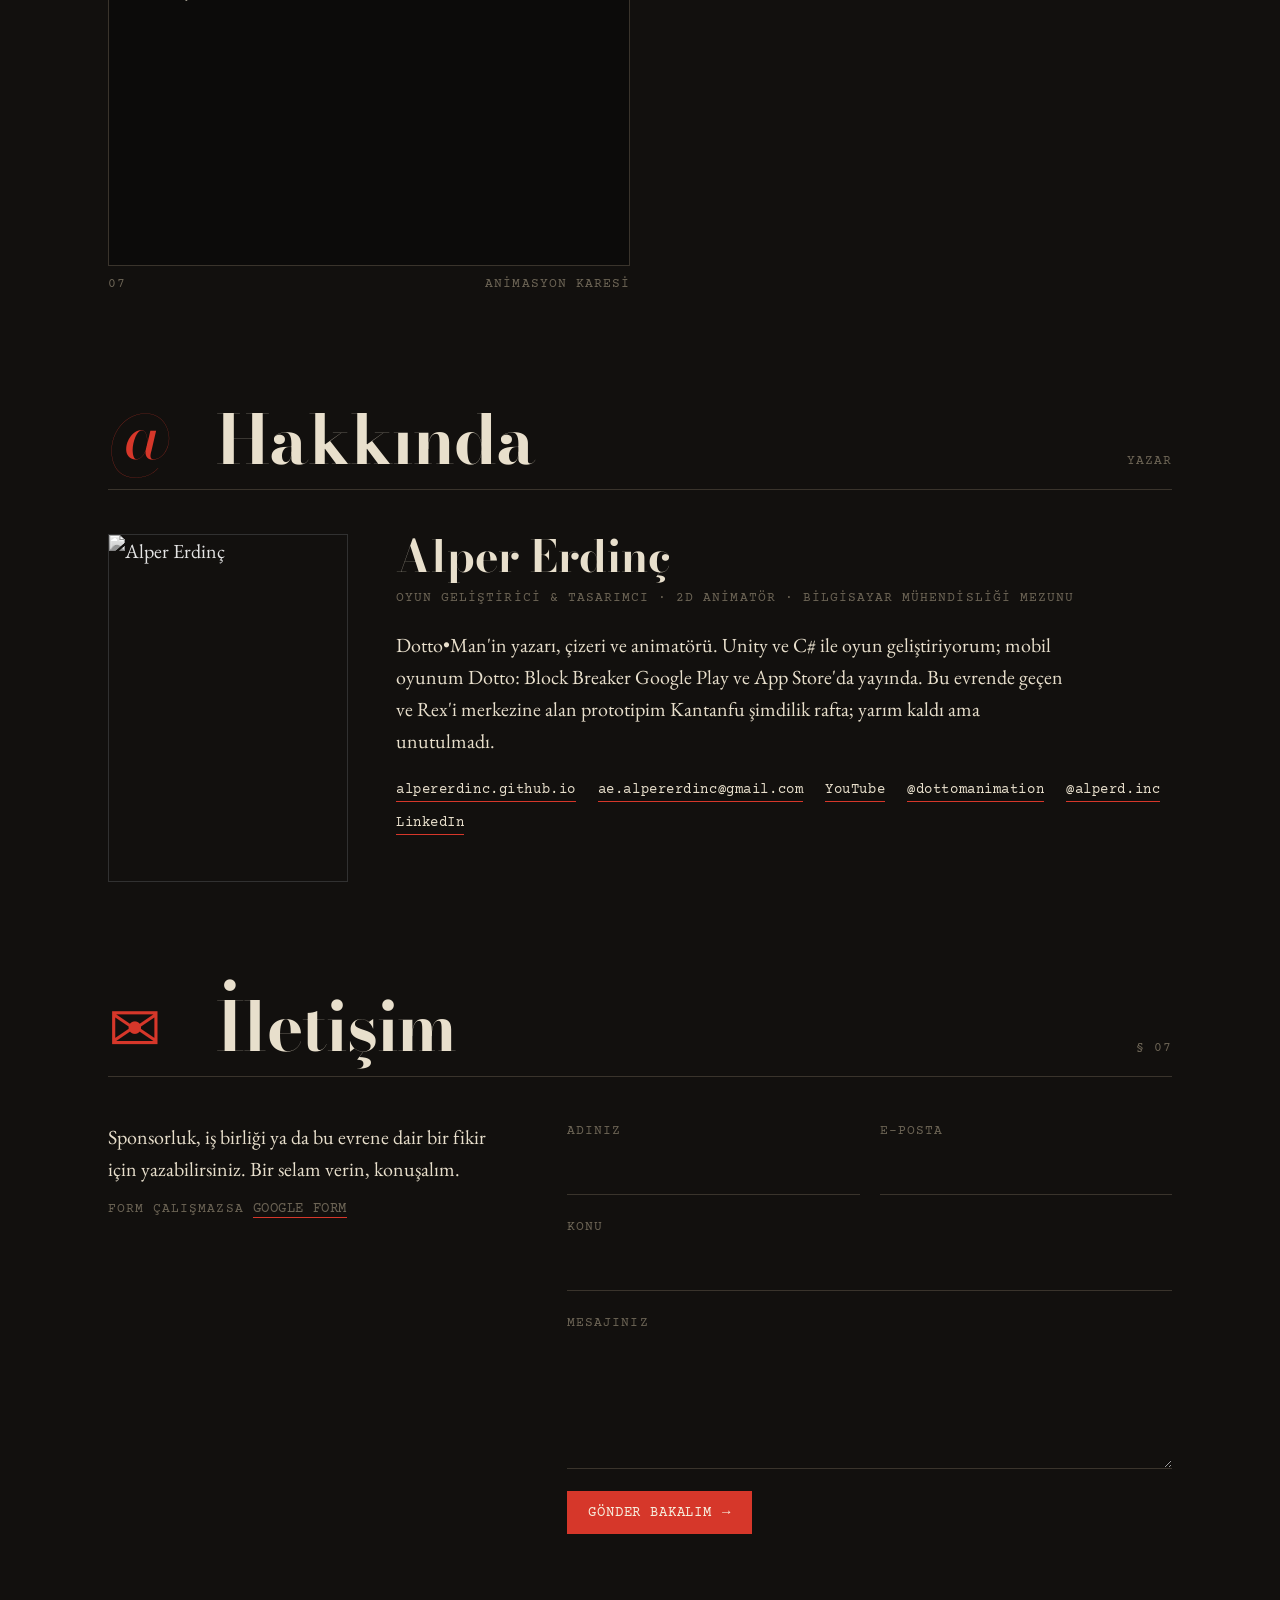
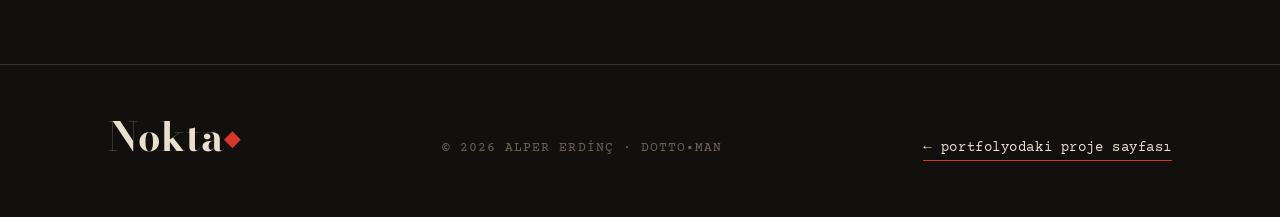
==== commit bb737a00: "Group finished games vs shelved prototypes, add App Store link Homepage: - Projects split into finis" ====
--- a/pages/dottoman/index.html
+++ b/pages/dottoman/index.html
@@ -528,8 +528,8 @@
               <span data-l="en">game developer &amp; designer · 2D animator · computer engineering graduate</span>
             </p>
             <div class="prose">
-              <p data-l="tr">Dotto•Man'in yazarı, çizeri ve animatörü. Unity ve C# ile oyun geliştiriyorum; mobil oyunum Dotto: Block Breaker Google Play'de yayında, şu anda da bu evrende geçen ve Rex'i merkezine alan bir oyun üzerinde çalışıyorum.</p>
-              <p data-l="en">Writer, artist and animator of Dotto•Man. I make games with Unity and C#; my mobile game Dotto: Block Breaker is out on Google Play, and I’m now working on a game set in this universe, centred on Rex.</p>
+              <p data-l="tr">Dotto•Man'in yazarı, çizeri ve animatörü. Unity ve C# ile oyun geliştiriyorum; mobil oyunum Dotto: Block Breaker Google Play ve App Store'da yayında. Bu evrende geçen ve Rex'i merkezine alan prototipim Kantanfu şimdilik rafta; yarım kaldı ama unutulmadı.</p>
+              <p data-l="en">Writer, artist and animator of Dotto•Man. I make games with Unity and C#; my mobile game Dotto: Block Breaker is out on Google Play and the App Store. Kantanfu, my prototype set in this universe and centred on Rex, is on the shelf for now; unfinished, not forgotten.</p>
             </div>
             <div class="about-links" lang="en">
               <a href="https://alpererdinc.github.io/" target="_blank" rel="noopener">alpererdinc.github.io</a>
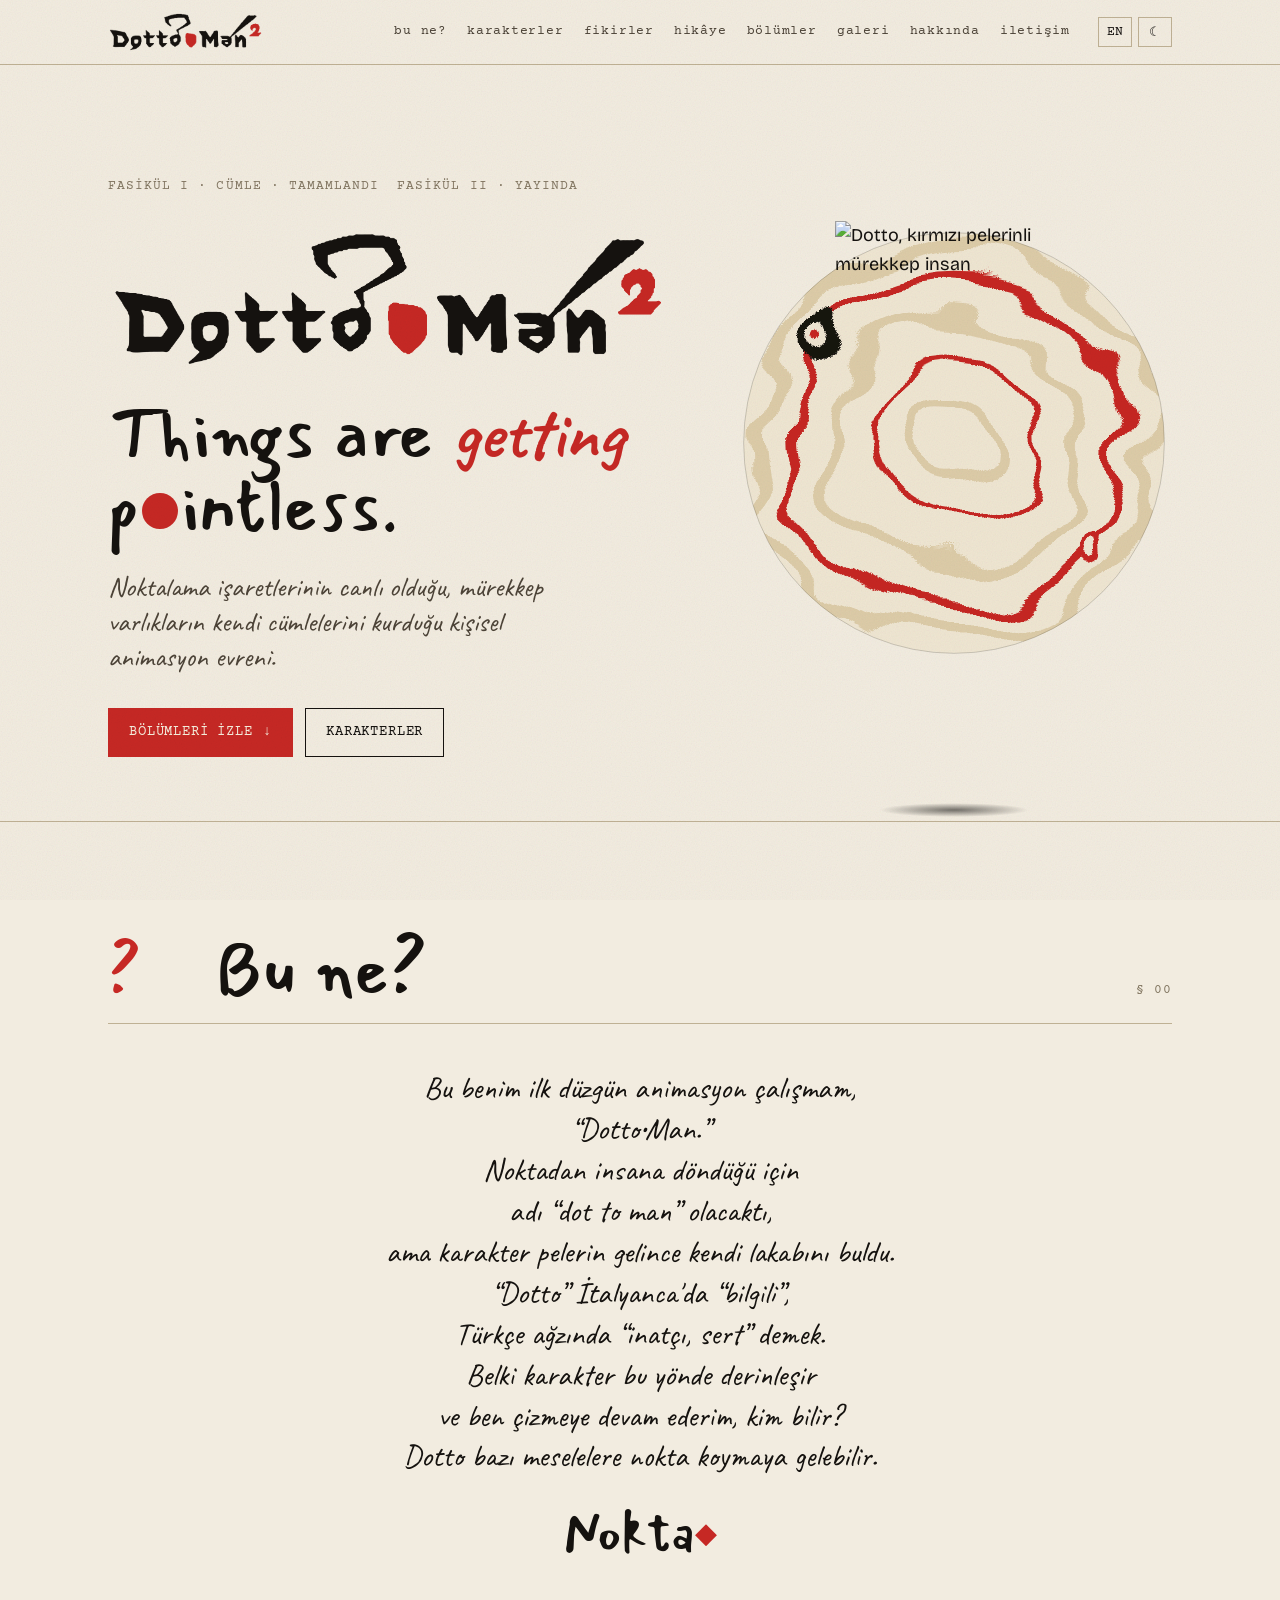
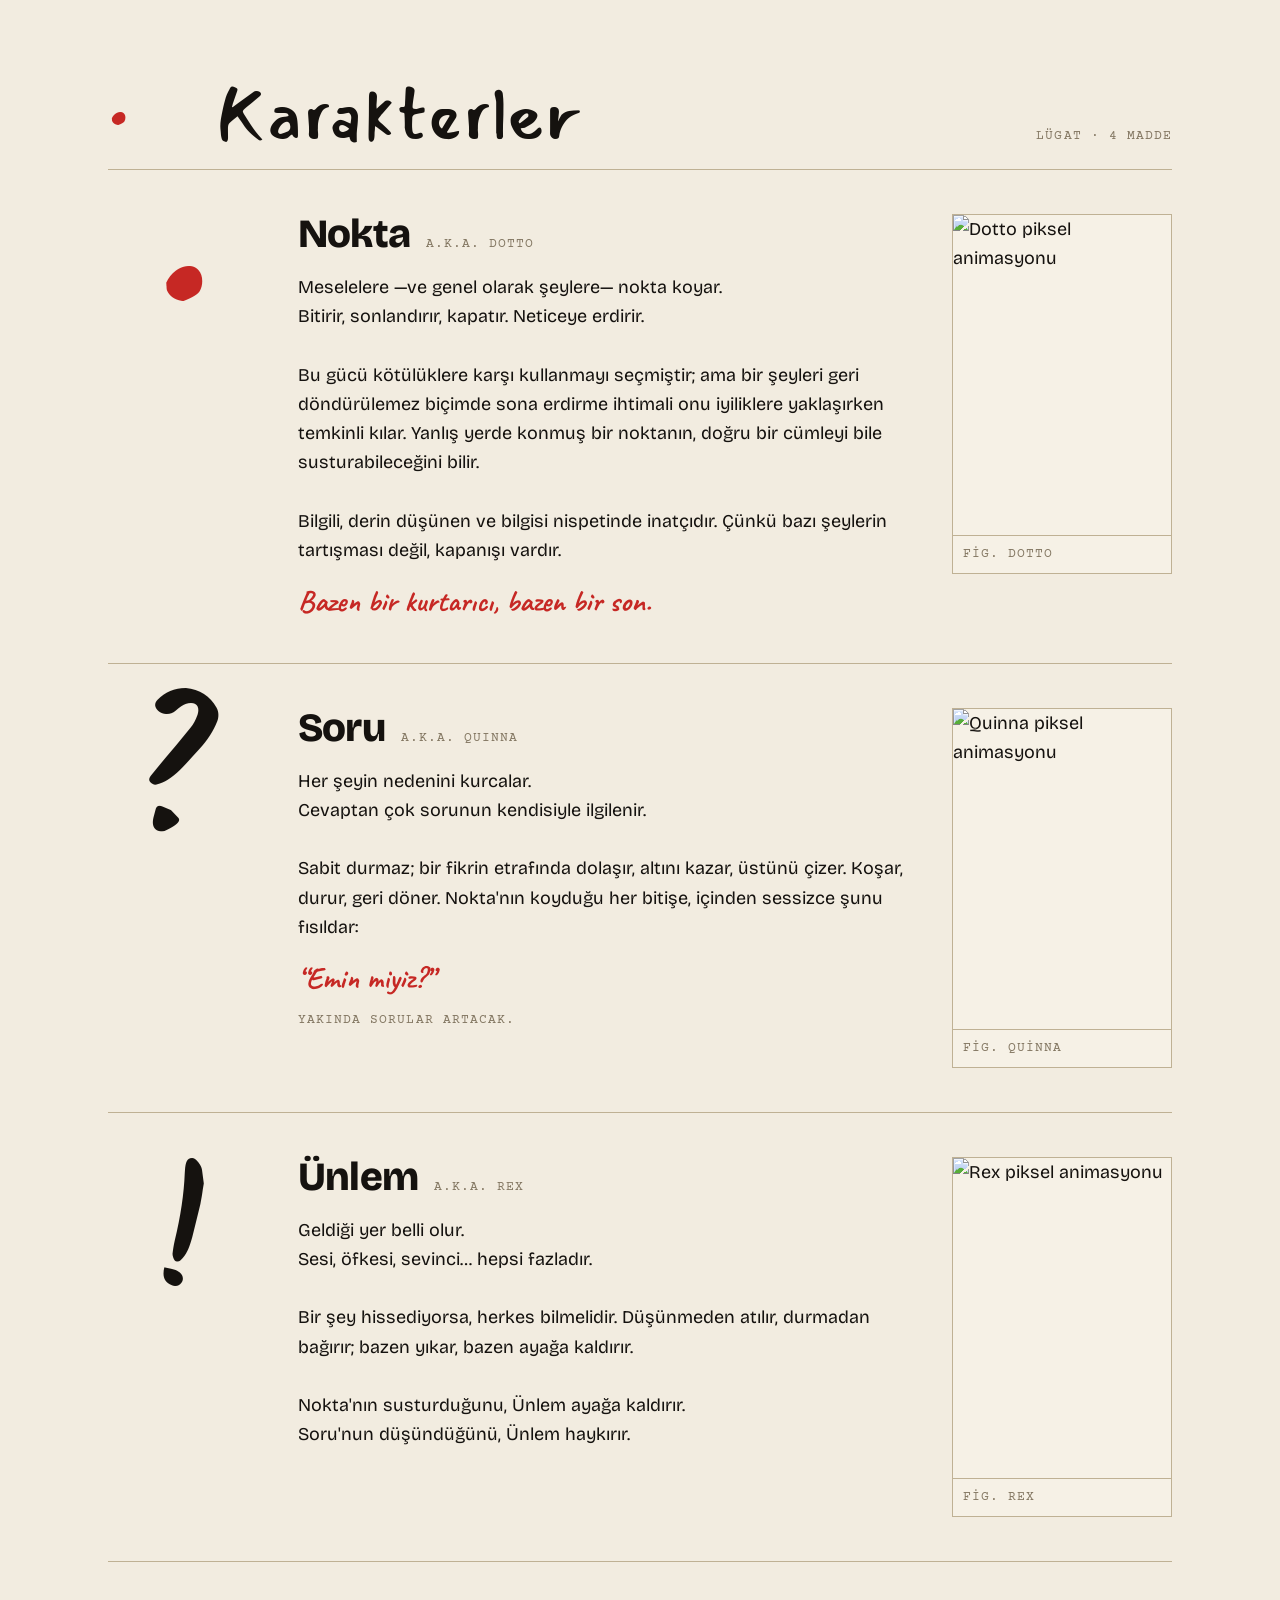
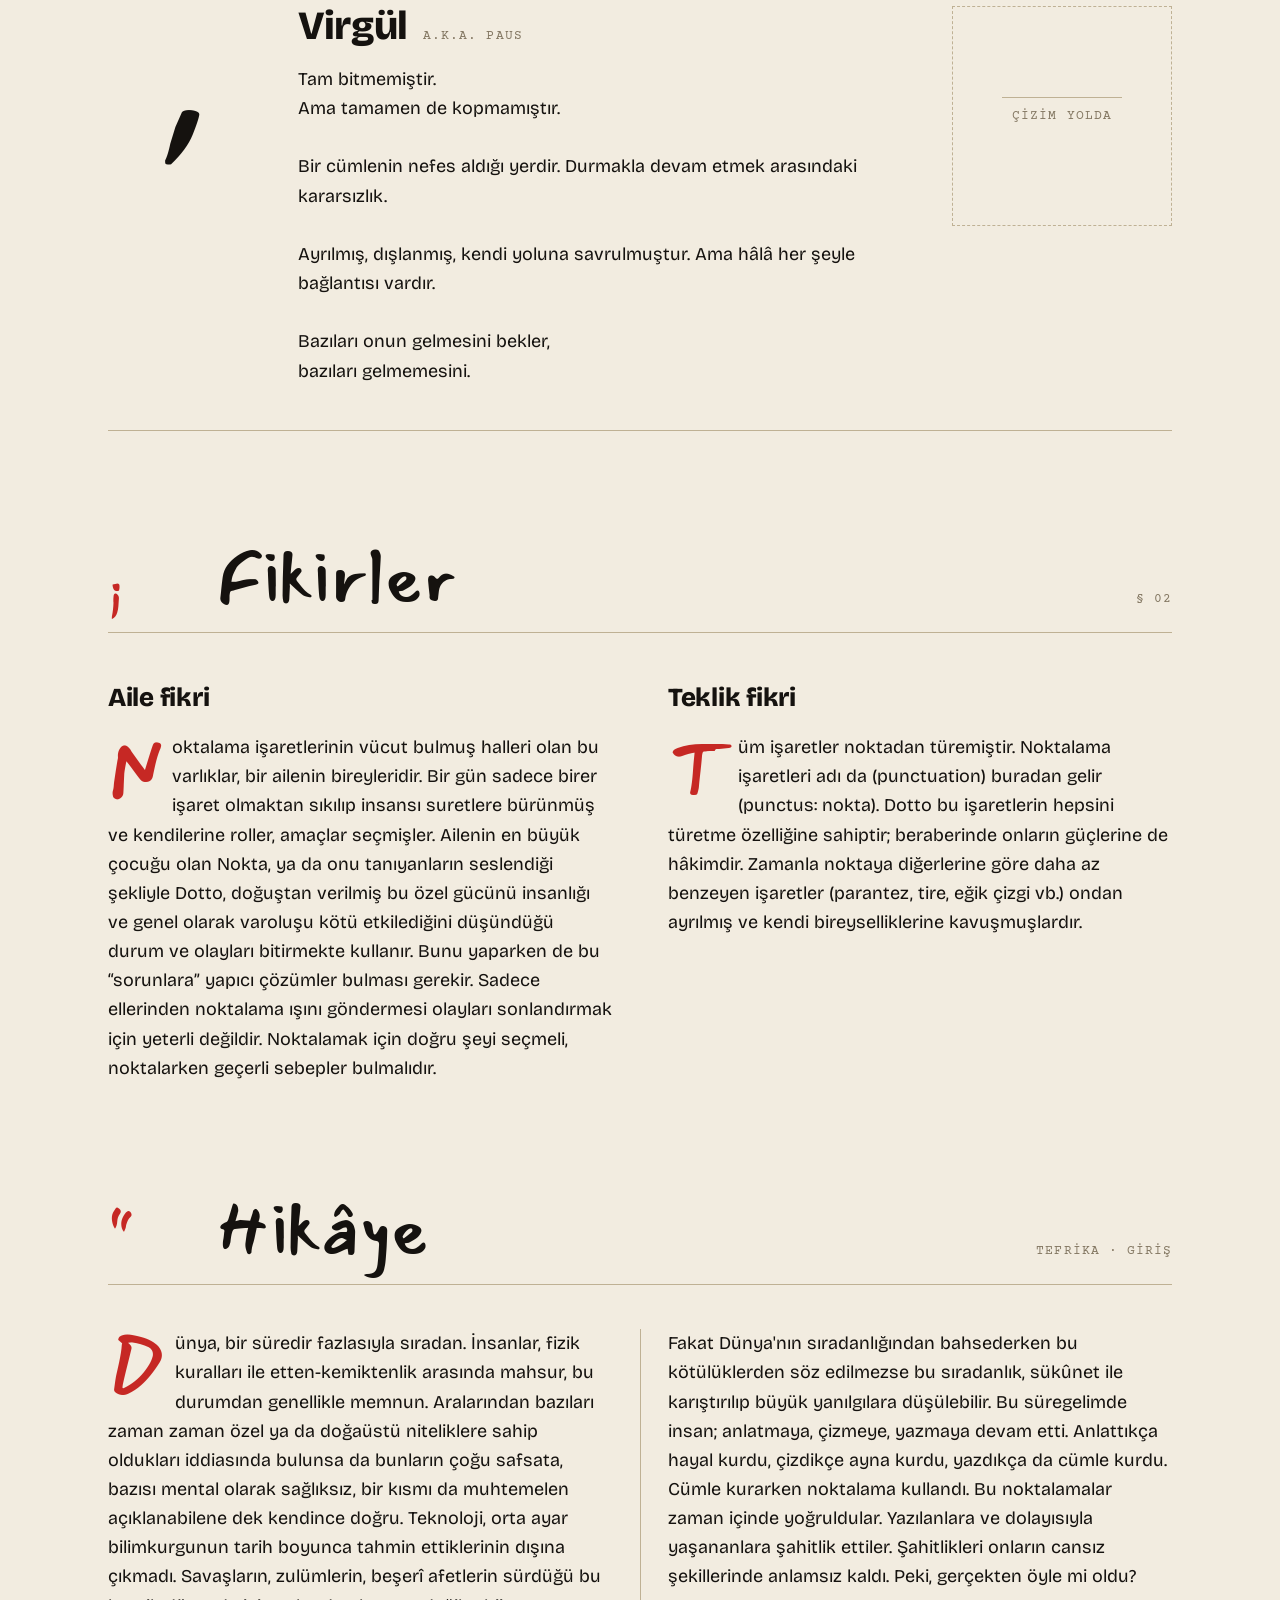
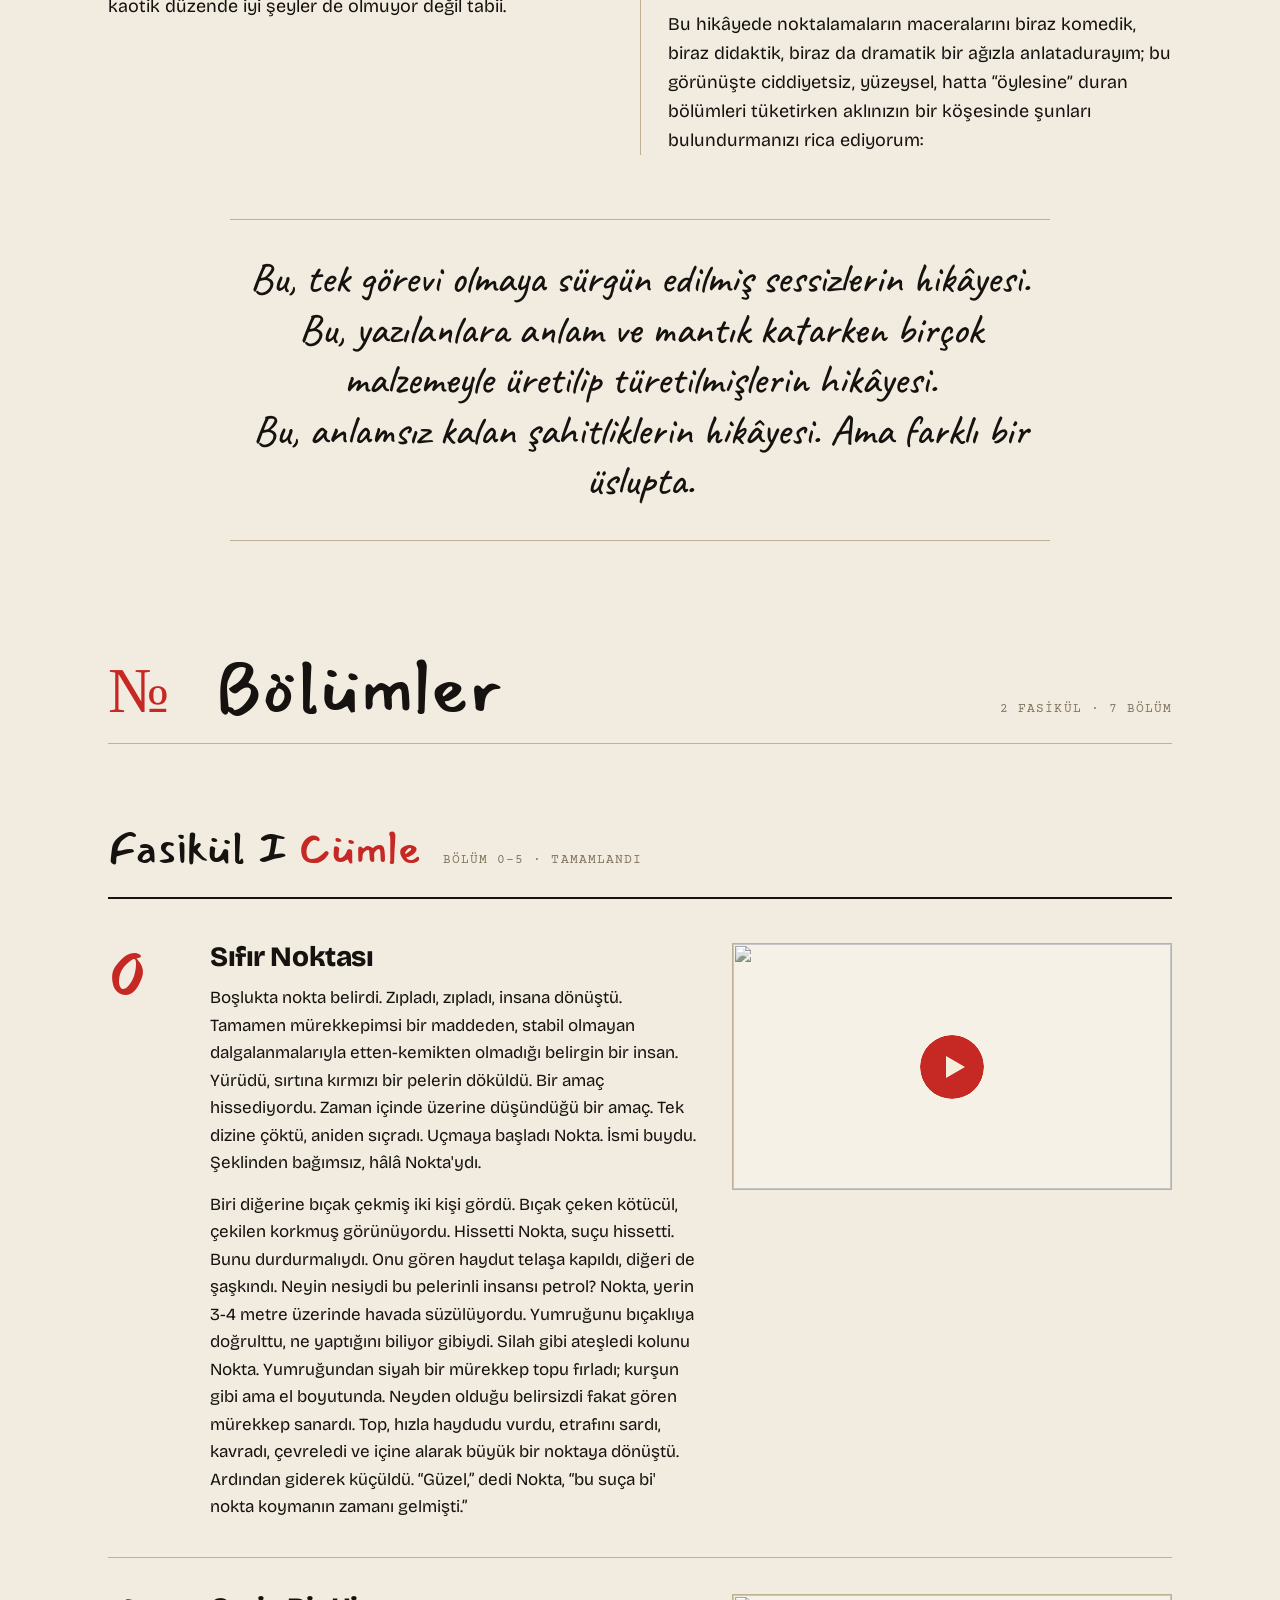
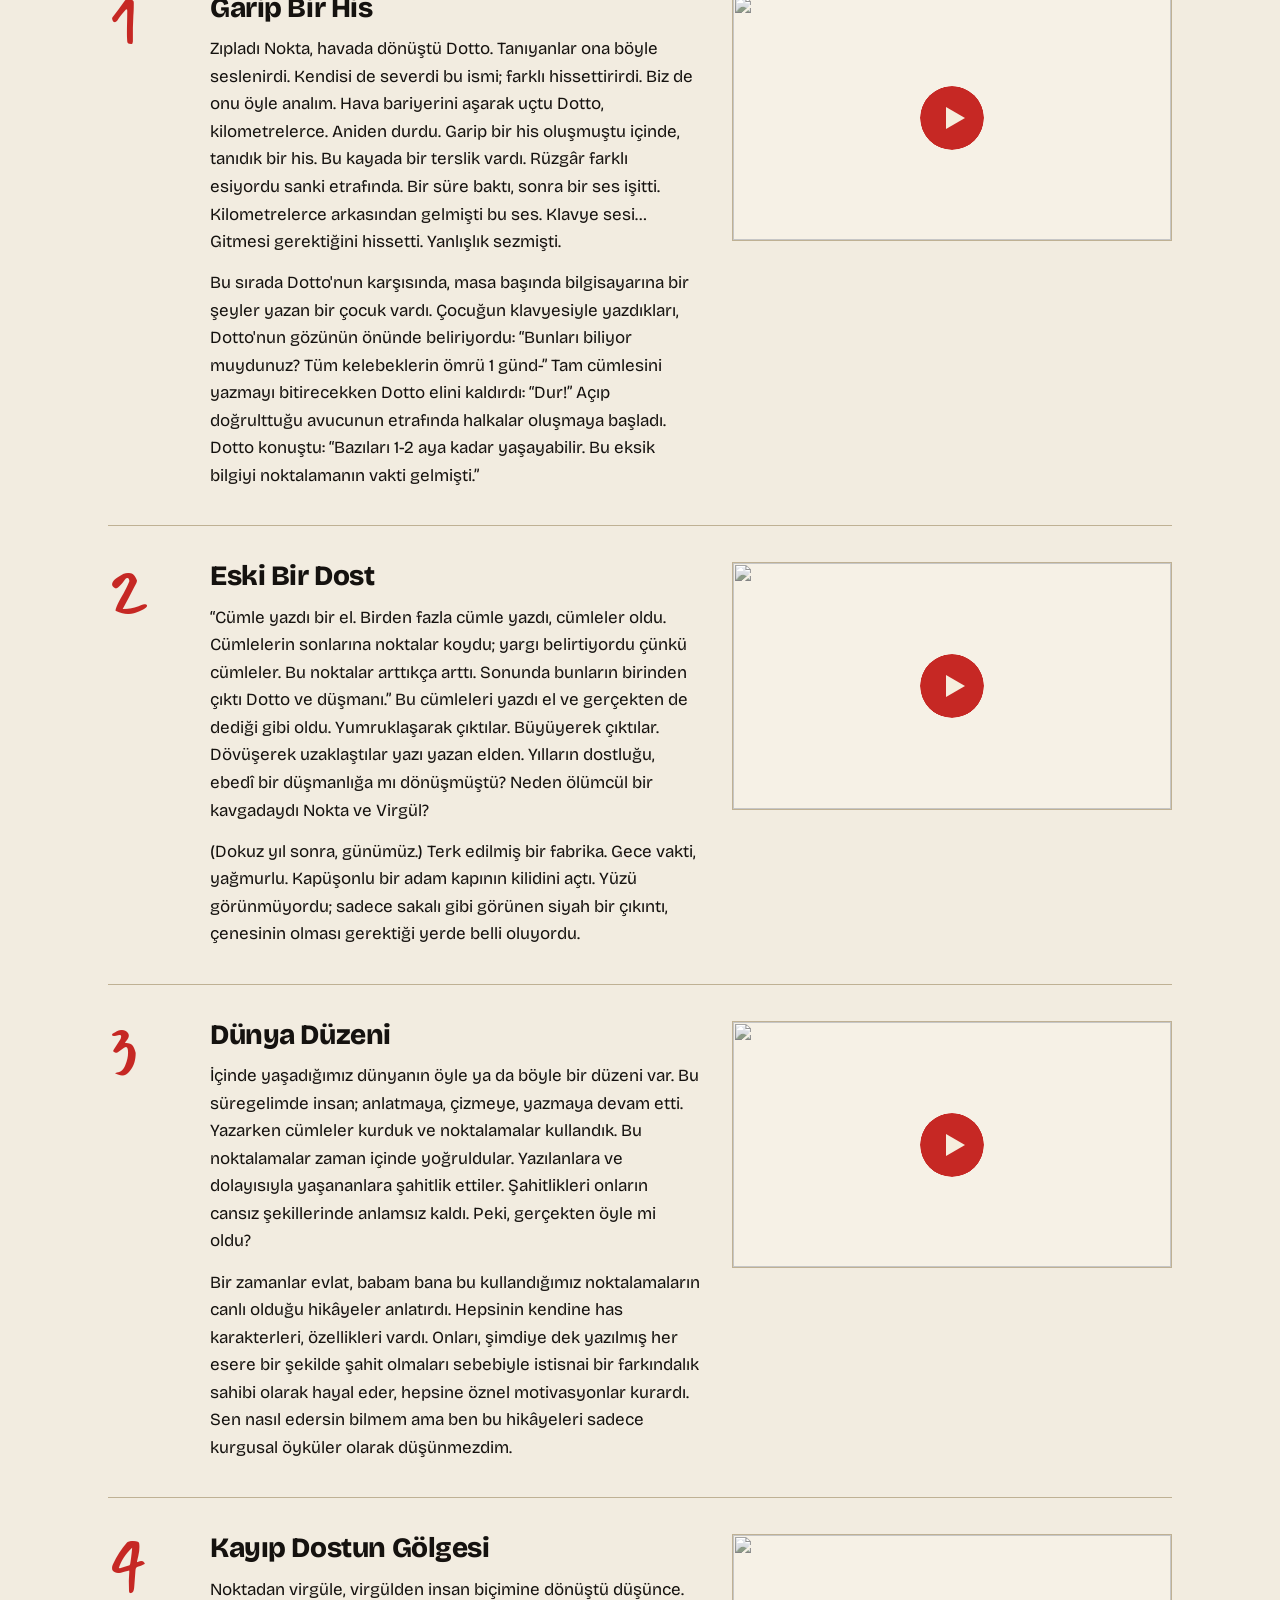
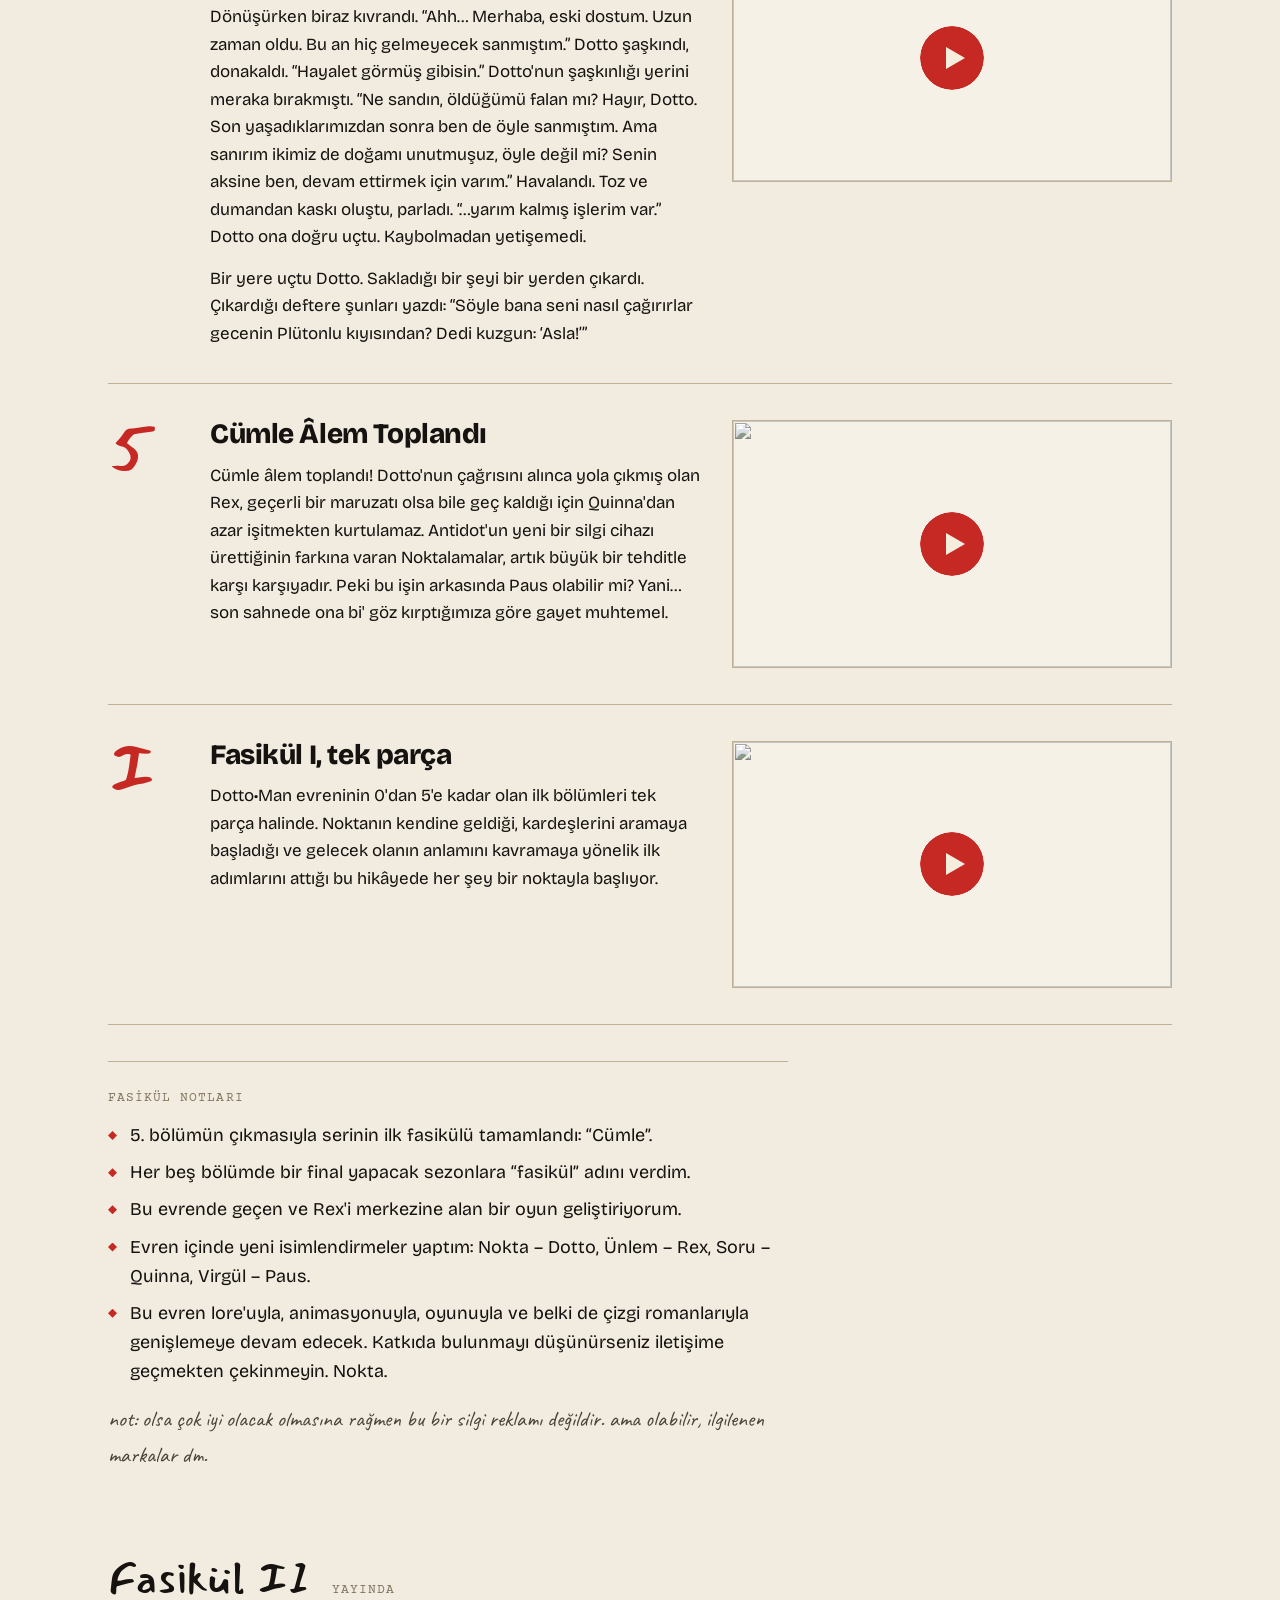
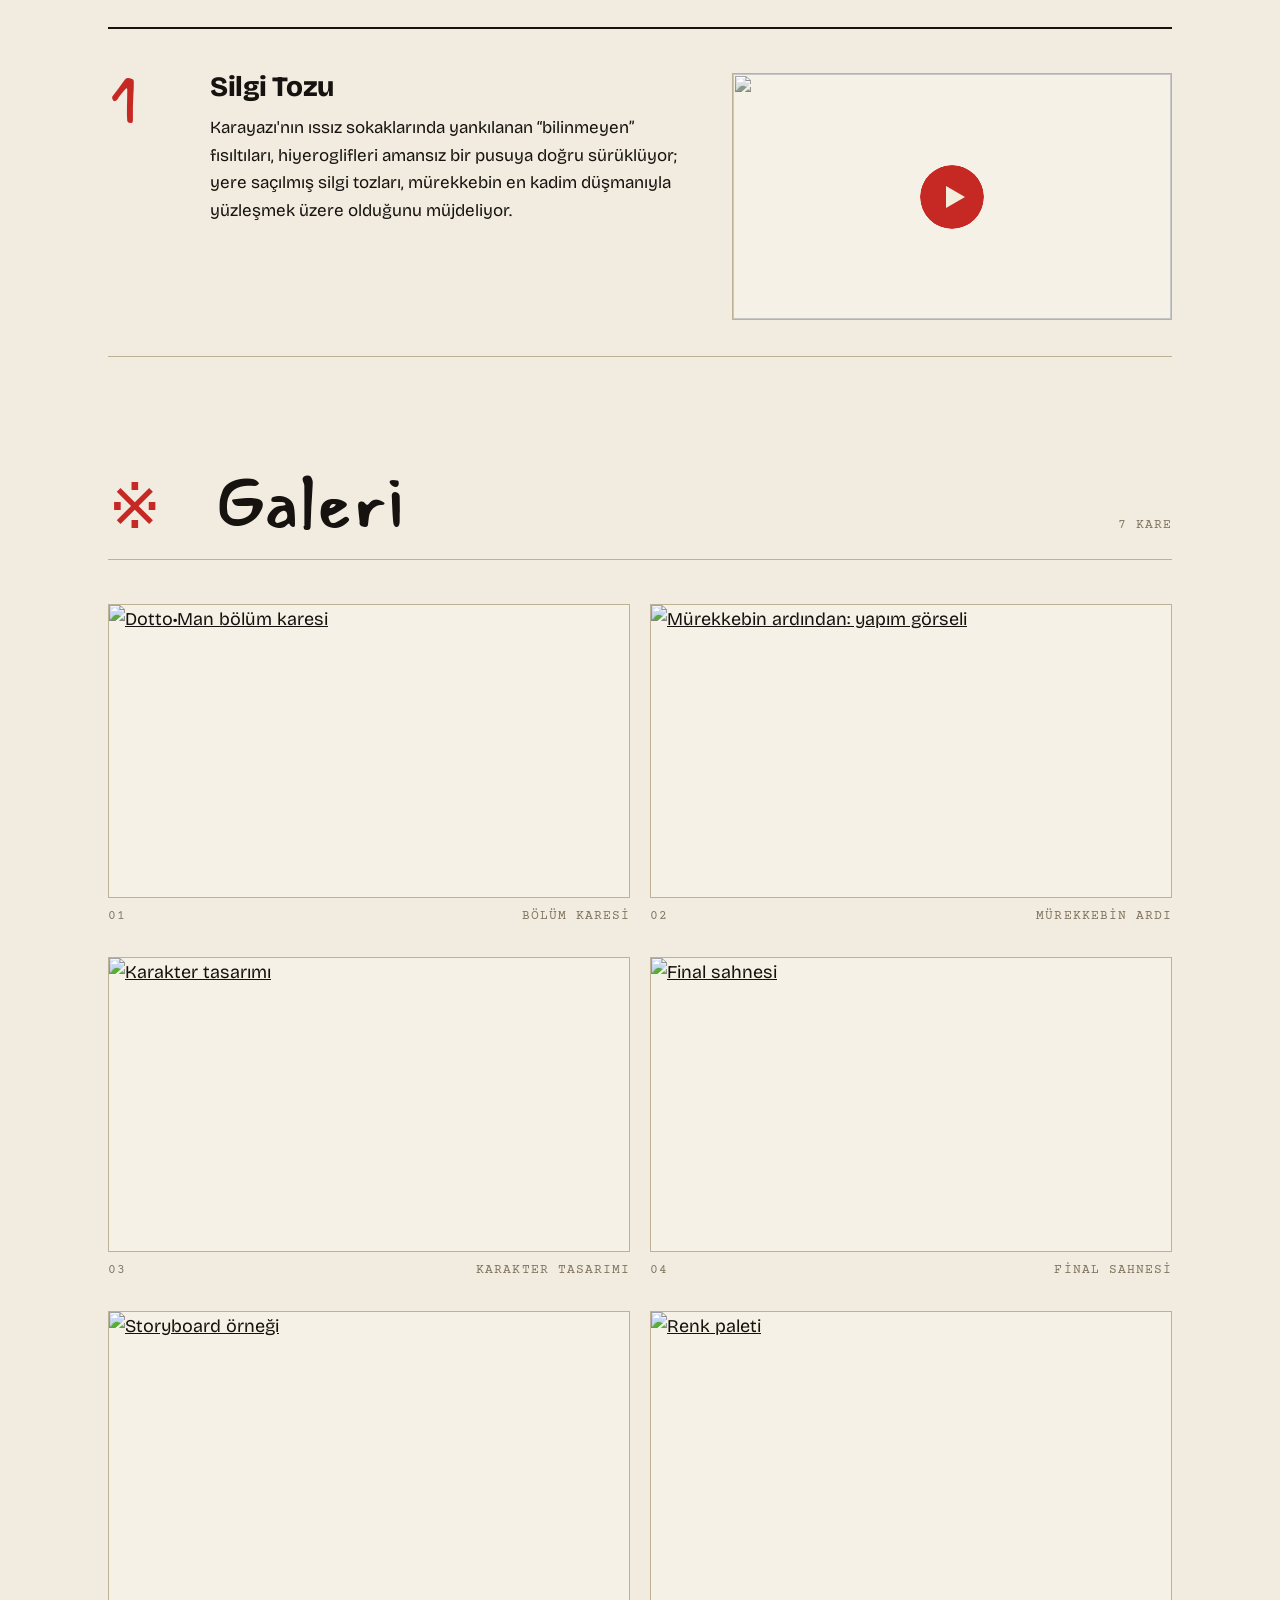
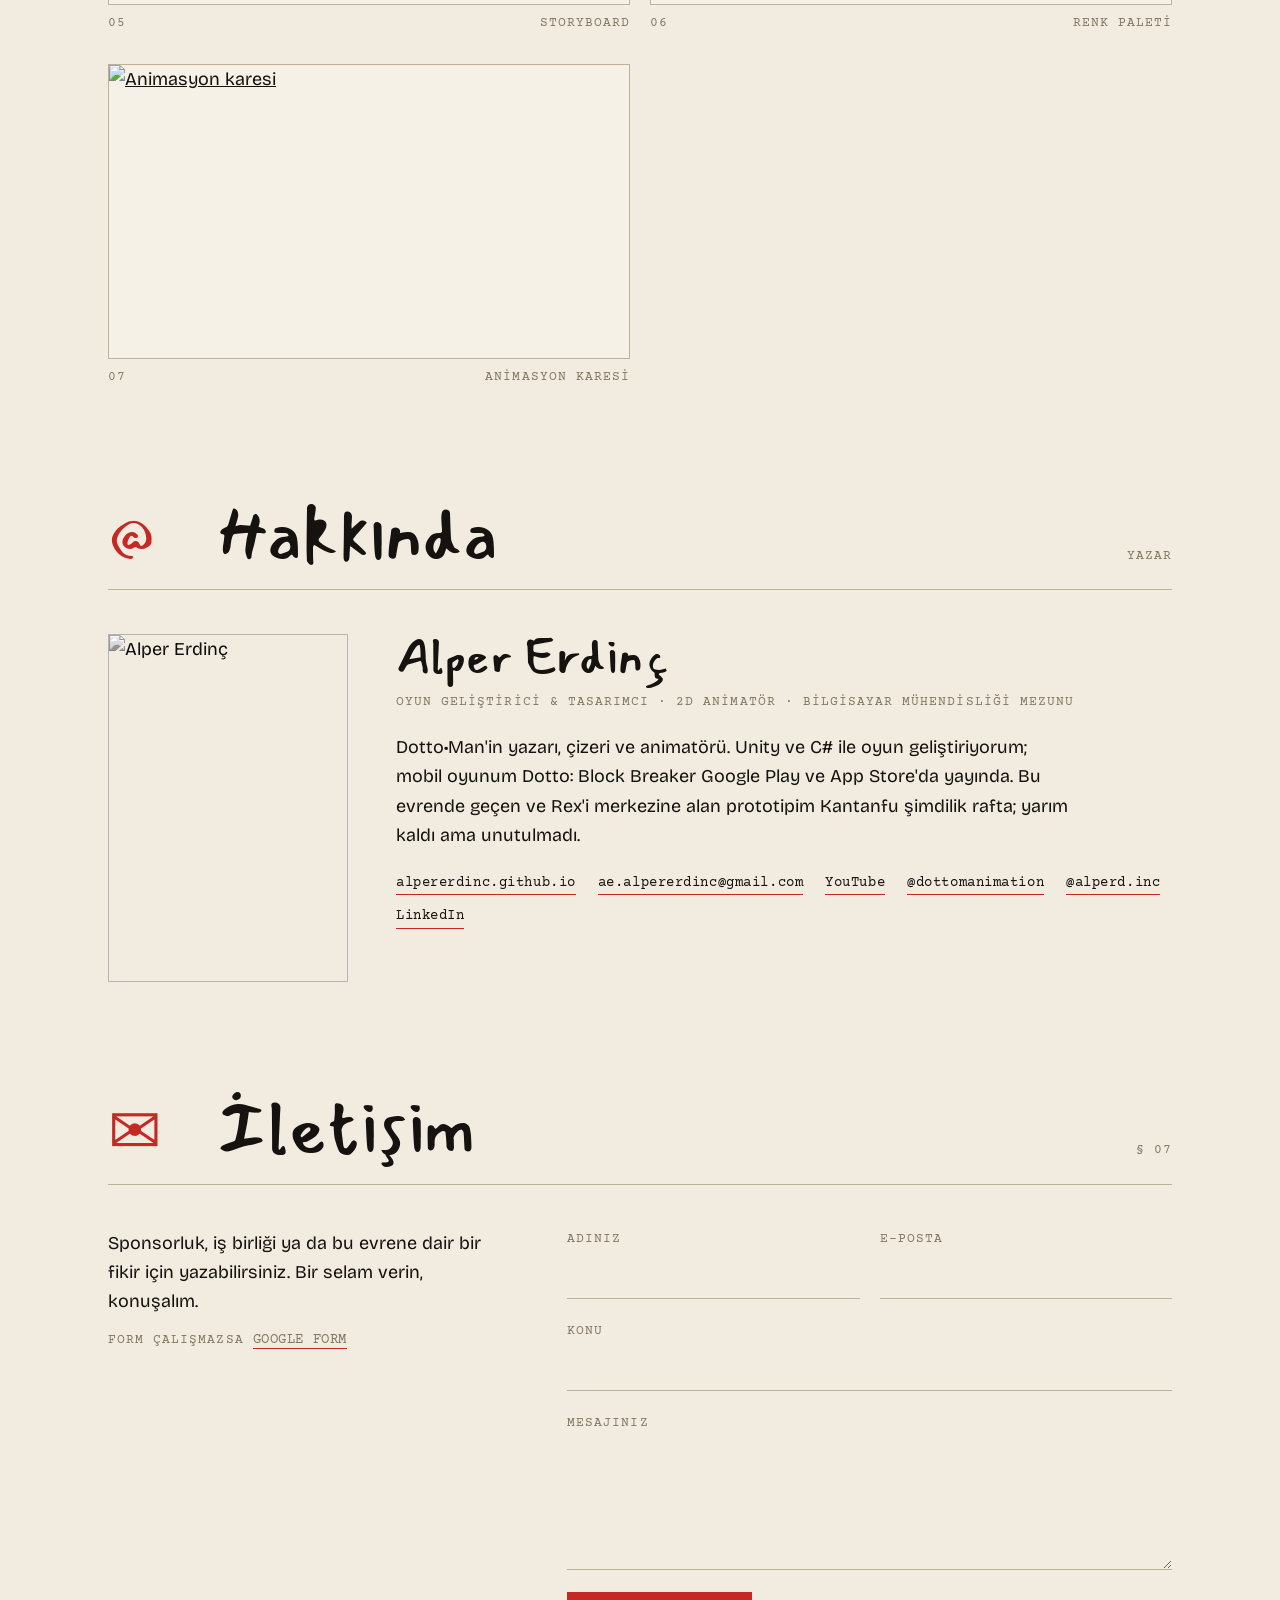
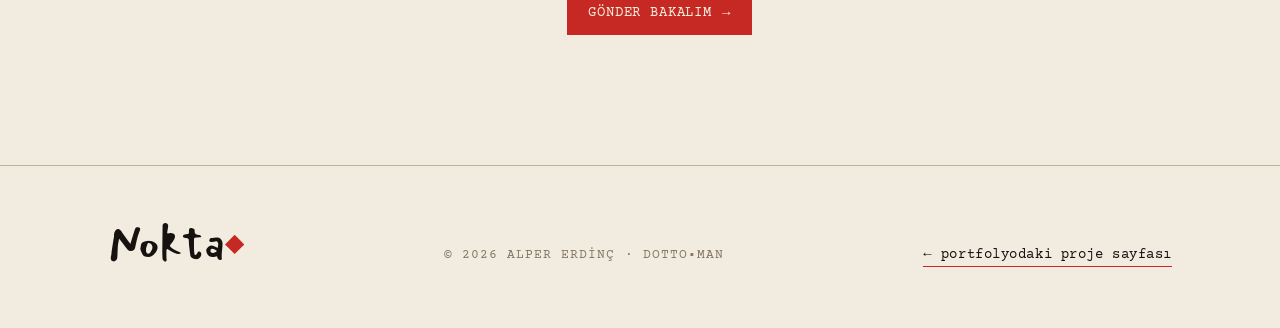
==== commit 543f025c: "Dotto•Man page: ink-hand fonts, series logo, paper as default - Fonts: Mansalva (ink brush hand) for" ====
--- a/pages/dottoman/index.html
+++ b/pages/dottoman/index.html
@@ -1,5 +1,5 @@
 <!DOCTYPE html>
-<html lang="tr" data-lang="tr" data-mode="ink">
+<html lang="tr" data-lang="tr" data-mode="paper">
 
 <head>
   <meta charset="UTF-8" />
@@ -8,13 +8,12 @@
   <meta name="description"
     content="Dotto•Man: noktalama işaretlerinin canlı olduğu, mürekkep varlıkların kendi cümlelerini kurduğu animasyon evreni." />
 
-  <link rel="icon"
-    href="data:image/svg+xml,%3Csvg xmlns='http://www.w3.org/2000/svg' viewBox='0 0 64 64'%3E%3Crect width='64' height='64' fill='%2312100e'/%3E%3Ccircle cx='32' cy='32' r='14' fill='%23d6372a'/%3E%3C/svg%3E" />
+  <link rel="icon" href="data:image/svg+xml,%3Csvg xmlns='http://www.w3.org/2000/svg' viewBox='0 0 64 64'%3E%3Crect width='64' height='64' fill='%23f2ece0'/%3E%3Cpath d='M18 14h28v14c0 10-6 17-14 22-8-5-14-12-14-22z' fill='%23c62824'/%3E%3C/svg%3E" />
   <link rel="preconnect" href="https://fonts.googleapis.com" />
   <link rel="preconnect" href="https://fonts.gstatic.com" crossorigin />
   <link rel="stylesheet"
-    href="https://fonts.googleapis.com/css2?family=Bodoni+Moda:ital,opsz,wght@0,6..96,400;0,6..96,700;1,6..96,400;1,6..96,700&family=EB+Garamond:ital,wght@0,400;0,500;1,400&family=Courier+Prime&display=swap" />
-  <link rel="stylesheet" href="style.css?v=7" />
+    href="https://fonts.googleapis.com/css2?family=Mansalva&family=Caveat:wght@500;700&family=Bricolage+Grotesque:opsz,wght@12..96,400;12..96,600;12..96,800&family=Courier+Prime&display=swap" />
+  <link rel="stylesheet" href="style.css?v=10" />
 </head>
 
 <body>
@@ -22,7 +21,7 @@
   <!-- MASTHEAD -->
   <header class="masthead">
     <div class="wrap masthead-inner">
-      <a class="logotype" href="#top" aria-label="Dotto•Man">Dotto<span class="dot">•</span>Man</a>
+      <a class="logotype" href="#top" aria-label="Dotto•Man"><img class="logo-ink" src="img/dottoman-logo-ink.png?v=2" alt="Dotto•Man" width="1875" height="483" /><img class="logo-bone" src="img/dottoman-logo-bone.png?v=2" alt="Dotto•Man" width="1875" height="483" /></a>
 
       <nav class="toc" id="toc" aria-label="İçindekiler">
         <a href="#bu-ne"><span data-l="tr">bu ne?</span><span data-l="en">what is this?</span></a>
@@ -56,7 +55,9 @@
             <span><span data-l="tr">Fasikül II · yayında</span><span data-l="en">Issue II · airing</span></span>
           </div>
 
-          <h1 lang="en">Things are <em>getting</em><br />p<span class="drop" aria-hidden="true"></span><span class="sr">o</span>intless.</h1>
+          <h1 class="hero-logo"><img class="logo-ink" src="img/dottoman-logo-ink.png?v=2" alt="Dotto•Man" width="1875" height="483" /><img class="logo-bone" src="img/dottoman-logo-bone.png?v=2" alt="Dotto•Man" width="1875" height="483" /></h1>
+
+          <p class="tagline" lang="en">Things are <em>getting</em><br />p<span class="drop" aria-hidden="true"></span><span class="sr">o</span>intless.</p>
 
           <p class="hero-sub">
             <span data-l="tr">Noktalama işaretlerinin canlı olduğu, mürekkep varlıkların kendi cümlelerini kurduğu kişisel animasyon evreni.</span>
@@ -602,7 +603,7 @@
     </div>
   </footer>
 
-  <script src="script.js?v=4"></script>
+  <script src="script.js?v=5"></script>
 </body>
 
 </html>
--- a/pages/dottoman/style.css
+++ b/pages/dottoman/style.css
@@ -16,8 +16,11 @@
   --red-deep: #8c1f17;
   --bone: #e8dfcc;
 
-  --serif: 'EB Garamond', Georgia, 'Times New Roman', serif;
-  --display: 'Bodoni Moda', 'Didot', Georgia, serif;
+  /* ink brush hand for titles, pen hand for asides, a sturdy
+     ink-trap sans for reading and for bold labels */
+  --display: 'Mansalva', 'Segoe Print', 'Bradley Hand', cursive;
+  --hand: 'Caveat', 'Segoe Print', 'Bradley Hand', cursive;
+  --body: 'Bricolage Grotesque', 'Segoe UI', system-ui, sans-serif;
   --type: 'Courier Prime', 'Courier New', monospace;
 
   --wrap: 1120px;
@@ -27,14 +30,14 @@
 
 /* paper mode: printed page */
 html[data-mode="paper"] {
-  --ink: #f1e8d4;
-  --paper: #ece2cc;
-  --paper2: #e3d7bc;
+  --ink: #f6f1e6;
+  --paper: #f2ece0;
+  --paper2: #e6dece;
   --text: #15120f;
   --muted: #4c4337;
   --faint: #847863;
   --rule: #bfb194;
-  --red: #b52a1f;
+  --red: #c62824;
   --red-deep: #7a1a13;
 }
 
@@ -56,9 +59,9 @@
   min-height: 100vh;
   background: var(--paper);
   color: var(--text);
-  font-family: var(--serif);
-  font-size: 20px;
-  line-height: 1.6;
+  font-family: var(--body);
+  font-size: 18px;
+  line-height: 1.62;
   -webkit-font-smoothing: antialiased;
   overflow-x: clip;
 }
@@ -182,12 +185,37 @@
 
 .logotype {
   font-family: var(--display);
-  font-size: 28px;
-  font-weight: 700;
-  font-style: italic;
+  font-size: 30px;
+  font-weight: 400;
   line-height: 1;
   text-decoration: none;
   white-space: nowrap;
+}
+
+.logotype img,
+.hero-logo img {
+  display: block;
+  height: auto;
+}
+
+.logotype img {
+  width: auto;
+  height: 40px;
+}
+
+/* one logo per mode: black ink on paper, bone ink on the dark page */
+html[data-mode="paper"] .logo-bone,
+html[data-mode="ink"] .logo-ink {
+  display: none;
+}
+
+.hero-logo {
+  margin: 0 0 26px;
+  line-height: 0;
+}
+
+.hero-logo img {
+  width: min(100%, 560px);
 }
 
 .logotype .dot {
@@ -270,21 +298,24 @@
   margin-bottom: 30px;
 }
 
-.hero h1 {
+.hero .tagline {
   font-family: var(--display);
-  font-size: clamp(56px, 8.4vw, 120px);
+  font-size: clamp(40px, 5.6vw, 78px);
+  font-weight: 400;
+  line-height: 1.02;
+  letter-spacing: 0;
+}
+
+.hero .tagline em {
+  font-family: var(--hand);
+  font-style: normal;
   font-weight: 700;
-  line-height: 0.94;
-  letter-spacing: -0.02em;
-}
-
-.hero h1 em {
-  font-style: italic;
-  font-weight: 400;
+  color: var(--red);
 }
 
 /* the dot in "p•intless": a red ink drop */
-.hero h1 .drop {
+/* the dot in "p•intless": a red ink drop */
+.hero .tagline .drop {
   display: inline-block;
   width: 0.5em;
   height: 0.5em;
@@ -297,8 +328,9 @@
 .hero-sub {
   max-width: 34ch;
   margin-top: 26px;
-  font-size: 23px;
-  font-style: italic;
+  font-family: var(--hand);
+  font-size: 28px;
+  line-height: 1.25;
   color: var(--muted);
 }
 
@@ -437,10 +469,9 @@
 
 .section-head h2 {
   font-family: var(--display);
-  font-size: clamp(40px, 5.4vw, 68px);
-  font-weight: 700;
-  line-height: 1;
-  letter-spacing: -0.01em;
+  font-size: clamp(42px, 5.6vw, 72px);
+  font-weight: 400;
+  line-height: 1.05;
 }
 
 .prose {
@@ -455,9 +486,9 @@
   float: left;
   margin: 0.1em 0.12em 0 0;
   font-family: var(--display);
-  font-size: 4.4em;
-  font-weight: 700;
-  line-height: 0.75;
+  font-size: 4.2em;
+  font-weight: 400;
+  line-height: 0.8;
   color: var(--red);
 }
 
@@ -465,9 +496,9 @@
 .verse {
   max-width: 560px;
   margin: 0 auto;
-  font-size: 26px;
-  line-height: 1.5;
-  font-style: italic;
+  font-family: var(--hand);
+  font-size: 31px;
+  line-height: 1.32;
   text-align: center;
   white-space: pre-line;
 }
@@ -476,9 +507,8 @@
   display: block;
   margin-top: 22px;
   font-family: var(--display);
-  font-style: normal;
-  font-weight: 700;
-  font-size: 44px;
+  font-weight: 400;
+  font-size: 52px;
 }
 
 /* ===== CHARACTERS: lügat (dictionary) entries ===== */
@@ -498,8 +528,8 @@
 .entry-glyph {
   font-family: var(--display);
   font-size: 170px;
-  font-weight: 700;
-  line-height: 0.72;
+  font-weight: 400;
+  line-height: 0.8;
   text-align: center;
   color: var(--text);
 }
@@ -517,10 +547,11 @@
 }
 
 .entry-name h3 {
-  font-family: var(--display);
-  font-size: 44px;
-  font-weight: 700;
+  font-family: var(--body);
+  font-size: 40px;
+  font-weight: 800;
   line-height: 1;
+  letter-spacing: -0.02em;
 }
 
 .entry-body {
@@ -530,8 +561,10 @@
 
 .entry-tag {
   margin-top: 18px;
-  font-style: italic;
-  font-size: 23px;
+  font-family: var(--hand);
+  font-size: 30px;
+  font-weight: 700;
+  line-height: 1.2;
   color: var(--red);
 }
 
@@ -572,10 +605,10 @@
 
 .ideas h3 {
   margin-bottom: 14px;
-  font-family: var(--display);
-  font-size: 30px;
-  font-weight: 700;
-  font-style: italic;
+  font-family: var(--body);
+  font-size: 26px;
+  font-weight: 800;
+  letter-spacing: -0.01em;
 }
 
 /* ===== STORY: newspaper serial ===== */
@@ -600,10 +633,10 @@
   padding: 34px 0;
   border-top: 1px solid var(--rule);
   border-bottom: 1px solid var(--rule);
-  font-family: var(--display);
-  font-size: clamp(26px, 3vw, 36px);
-  font-style: italic;
-  line-height: 1.3;
+  font-family: var(--hand);
+  font-size: clamp(30px, 3.4vw, 42px);
+  font-weight: 500;
+  line-height: 1.2;
   text-align: center;
 }
 
@@ -627,15 +660,14 @@
   margin-top: 0;
 }
 
-.fasikul-head h3 {
+.fasikul-head h3,
+.fasikul-head h3 small {
   font-family: var(--display);
-  font-size: 40px;
-  font-weight: 700;
+  font-size: 44px;
+  font-weight: 400;
 }
 
 .fasikul-head h3 small {
-  font-style: italic;
-  font-weight: 400;
   color: var(--red);
 }
 
@@ -649,22 +681,23 @@
 
 .ep-no {
   font-family: var(--display);
-  font-size: 64px;
-  font-weight: 700;
-  line-height: 0.8;
+  font-size: 68px;
+  font-weight: 400;
+  line-height: 0.85;
   color: var(--red);
 }
 
 .episode h4 {
   margin-bottom: 12px;
-  font-family: var(--display);
-  font-size: 32px;
-  font-weight: 700;
+  font-family: var(--body);
+  font-size: 28px;
+  font-weight: 800;
   line-height: 1.05;
+  letter-spacing: -0.015em;
 }
 
 .episode .prose p {
-  font-size: 18px;
+  font-size: 17px;
 }
 
 .episode .prose p + p {
@@ -771,8 +804,8 @@
 
 .notes .aside {
   margin-top: 16px;
-  font-size: 16px;
-  font-style: italic;
+  font-family: var(--hand);
+  font-size: 22px;
   color: var(--muted);
 }
 
@@ -842,8 +875,8 @@
 
 .about h3 {
   font-family: var(--display);
-  font-size: 44px;
-  font-weight: 700;
+  font-size: 48px;
+  font-weight: 400;
   line-height: 1;
 }
 
@@ -900,8 +933,8 @@
 .field textarea {
   width: 100%;
   padding: 10px 0;
-  font-family: var(--serif);
-  font-size: 20px;
+  font-family: var(--body);
+  font-size: 18px;
   color: var(--text);
   background: transparent;
   border: 0;
@@ -923,7 +956,8 @@
 .field input::placeholder,
 .field textarea::placeholder {
   color: var(--faint);
-  font-style: italic;
+  font-family: var(--hand);
+  font-size: 22px;
 }
 
 .form-foot {
@@ -965,8 +999,8 @@
 
 .footer .end {
   font-family: var(--display);
-  font-size: 40px;
-  font-weight: 700;
+  font-size: 46px;
+  font-weight: 400;
 }
 
 /* ===== RESPONSIVE ===== */
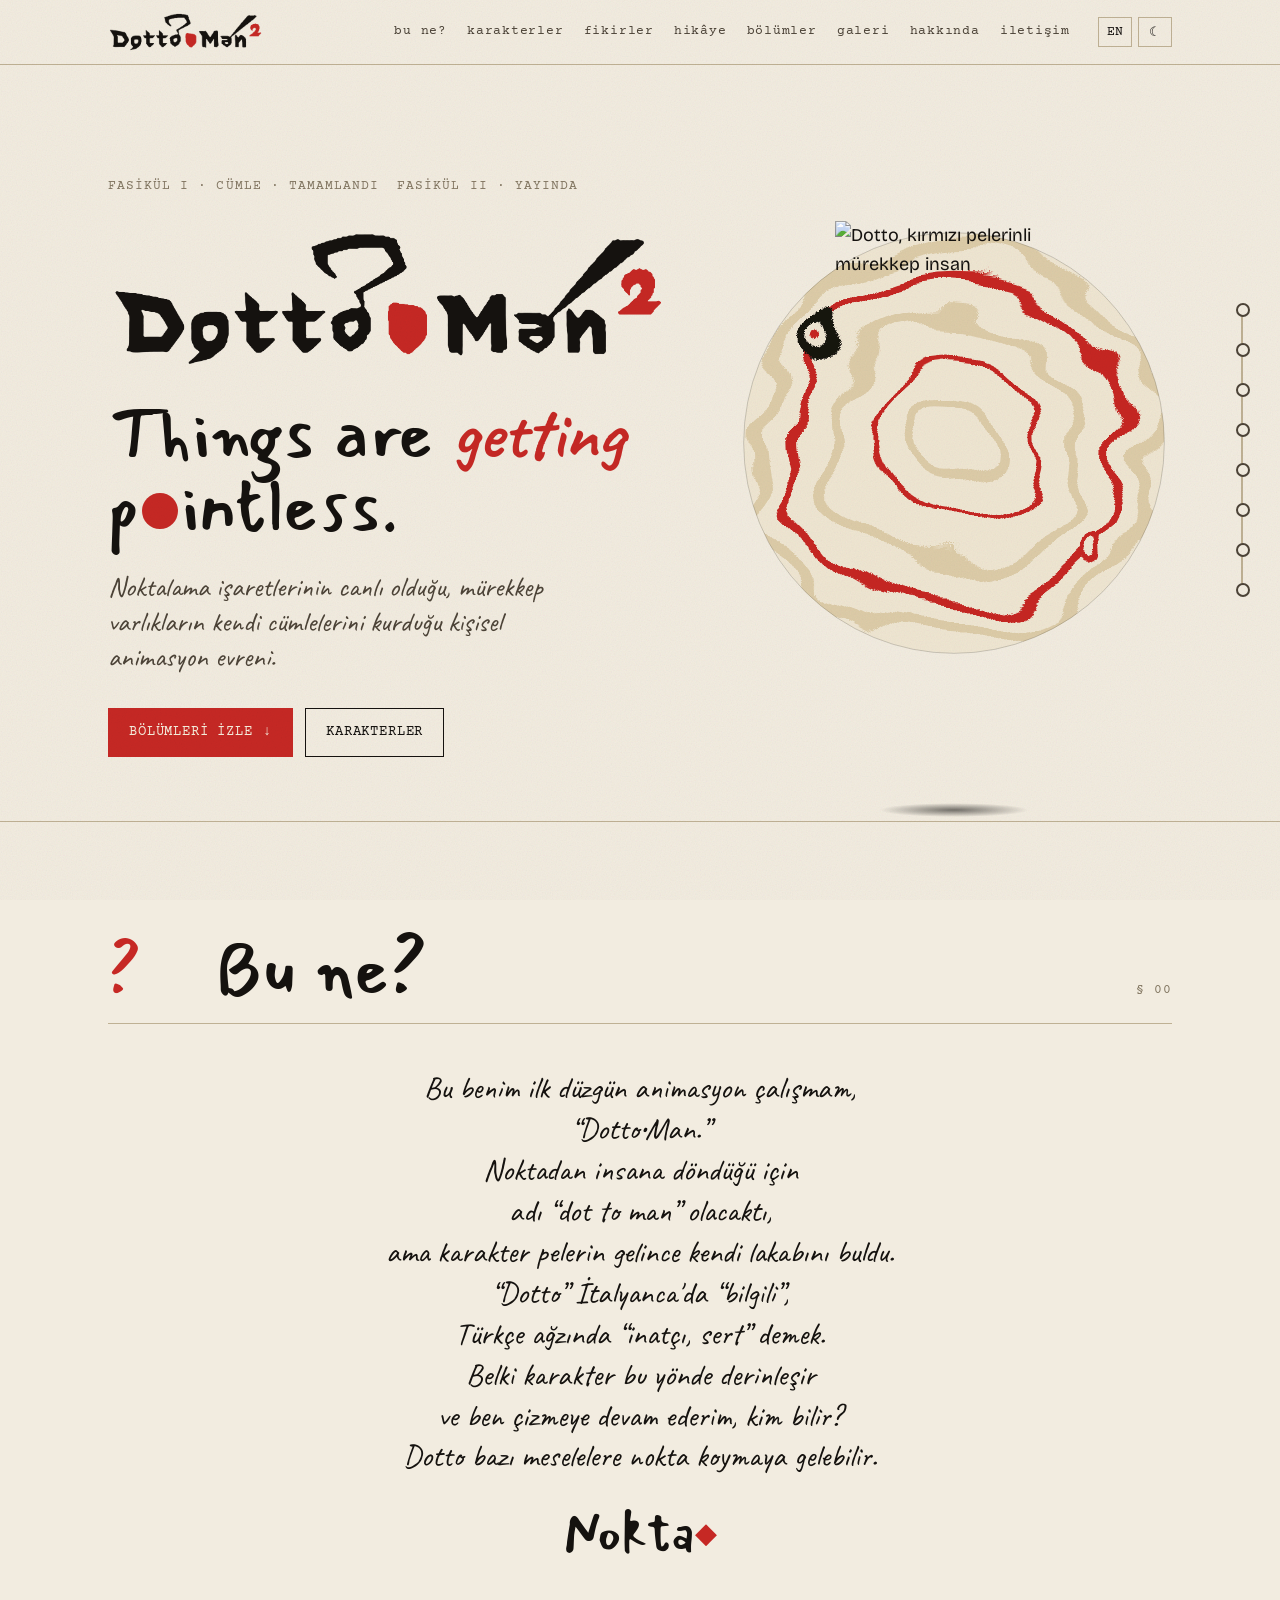
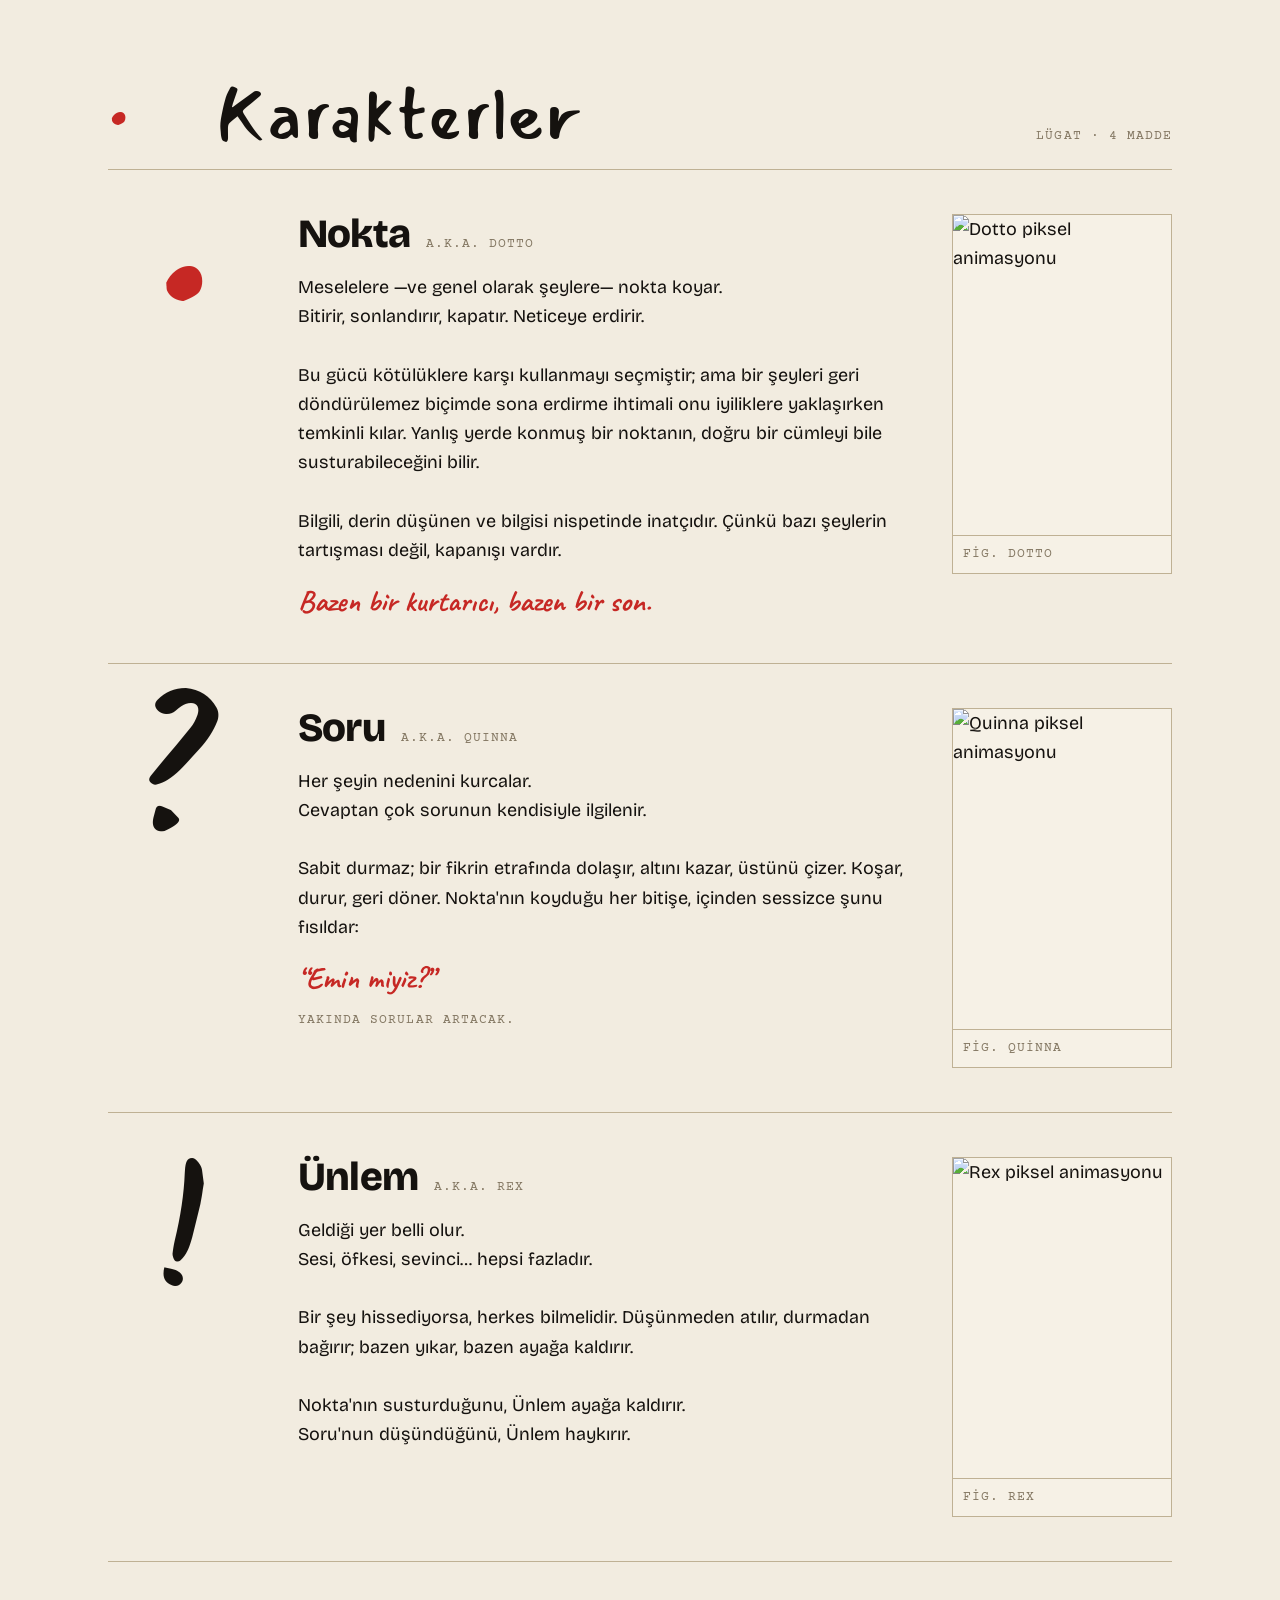
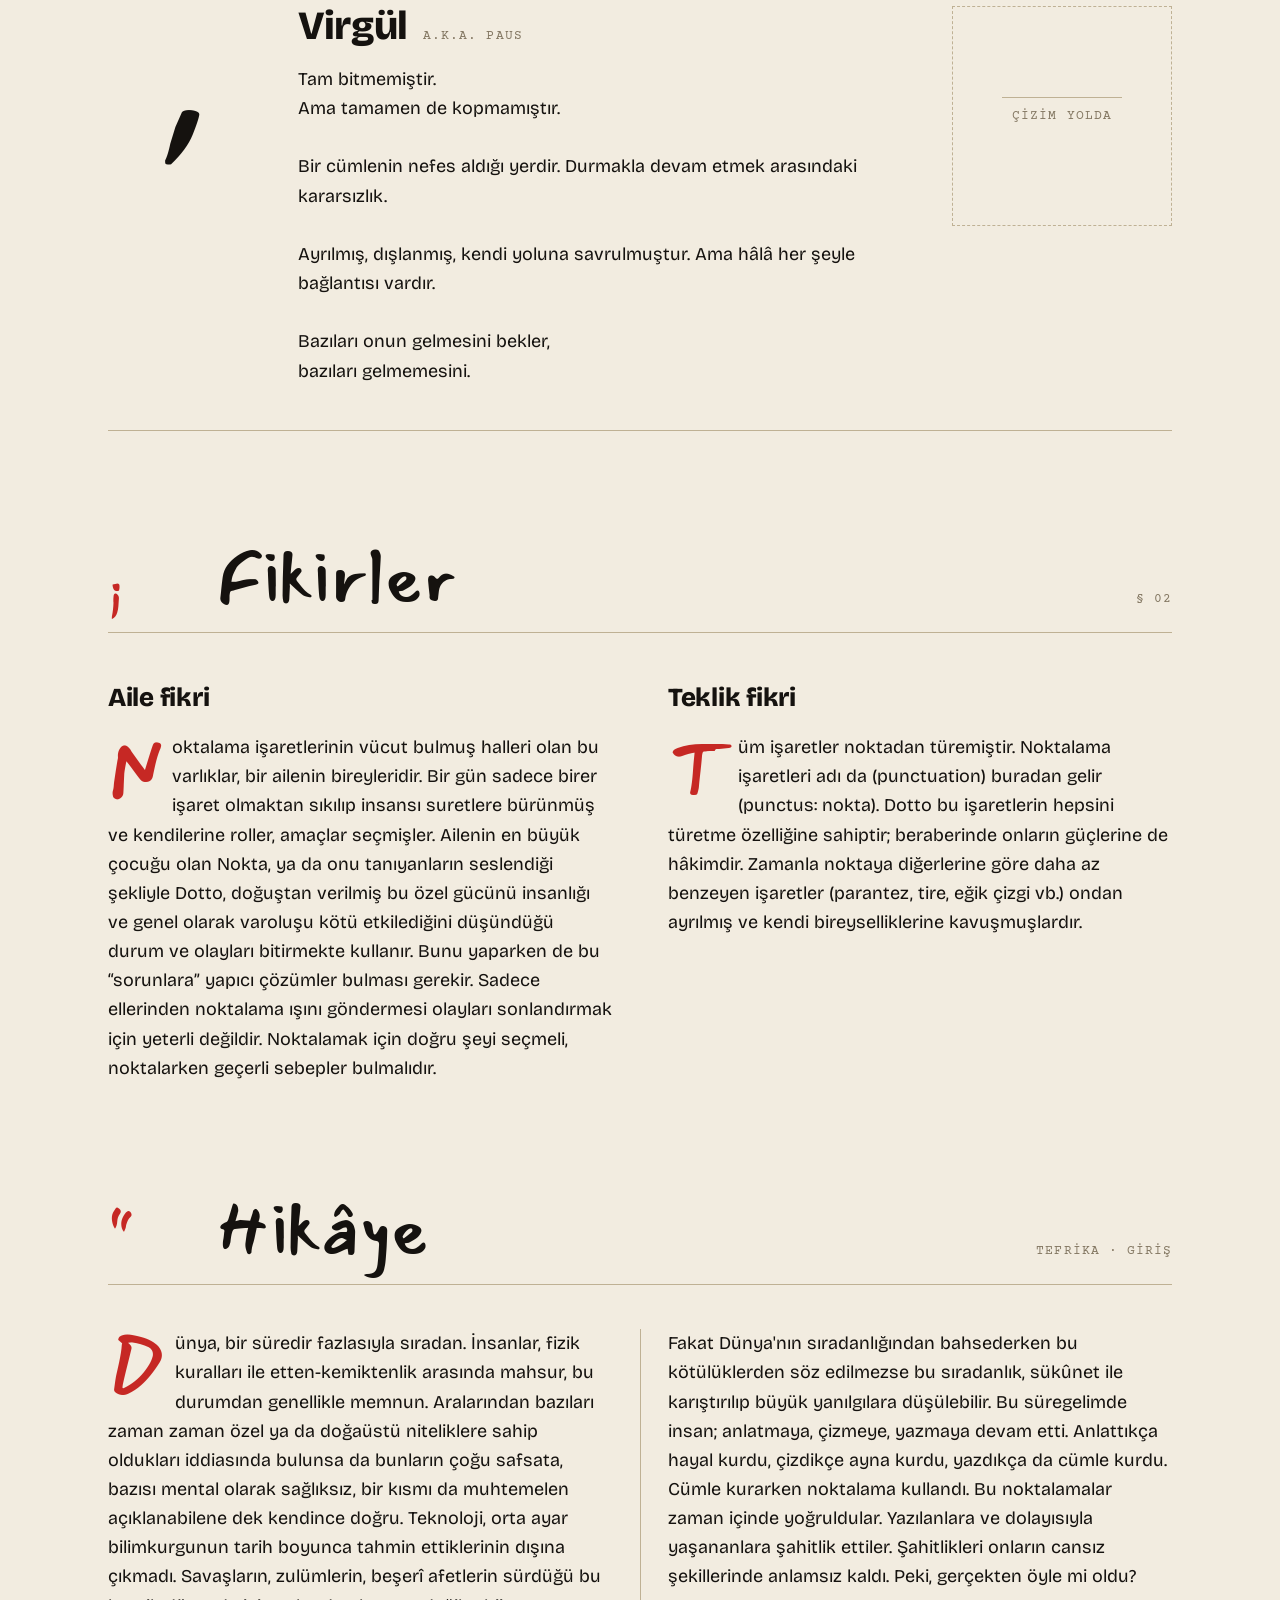
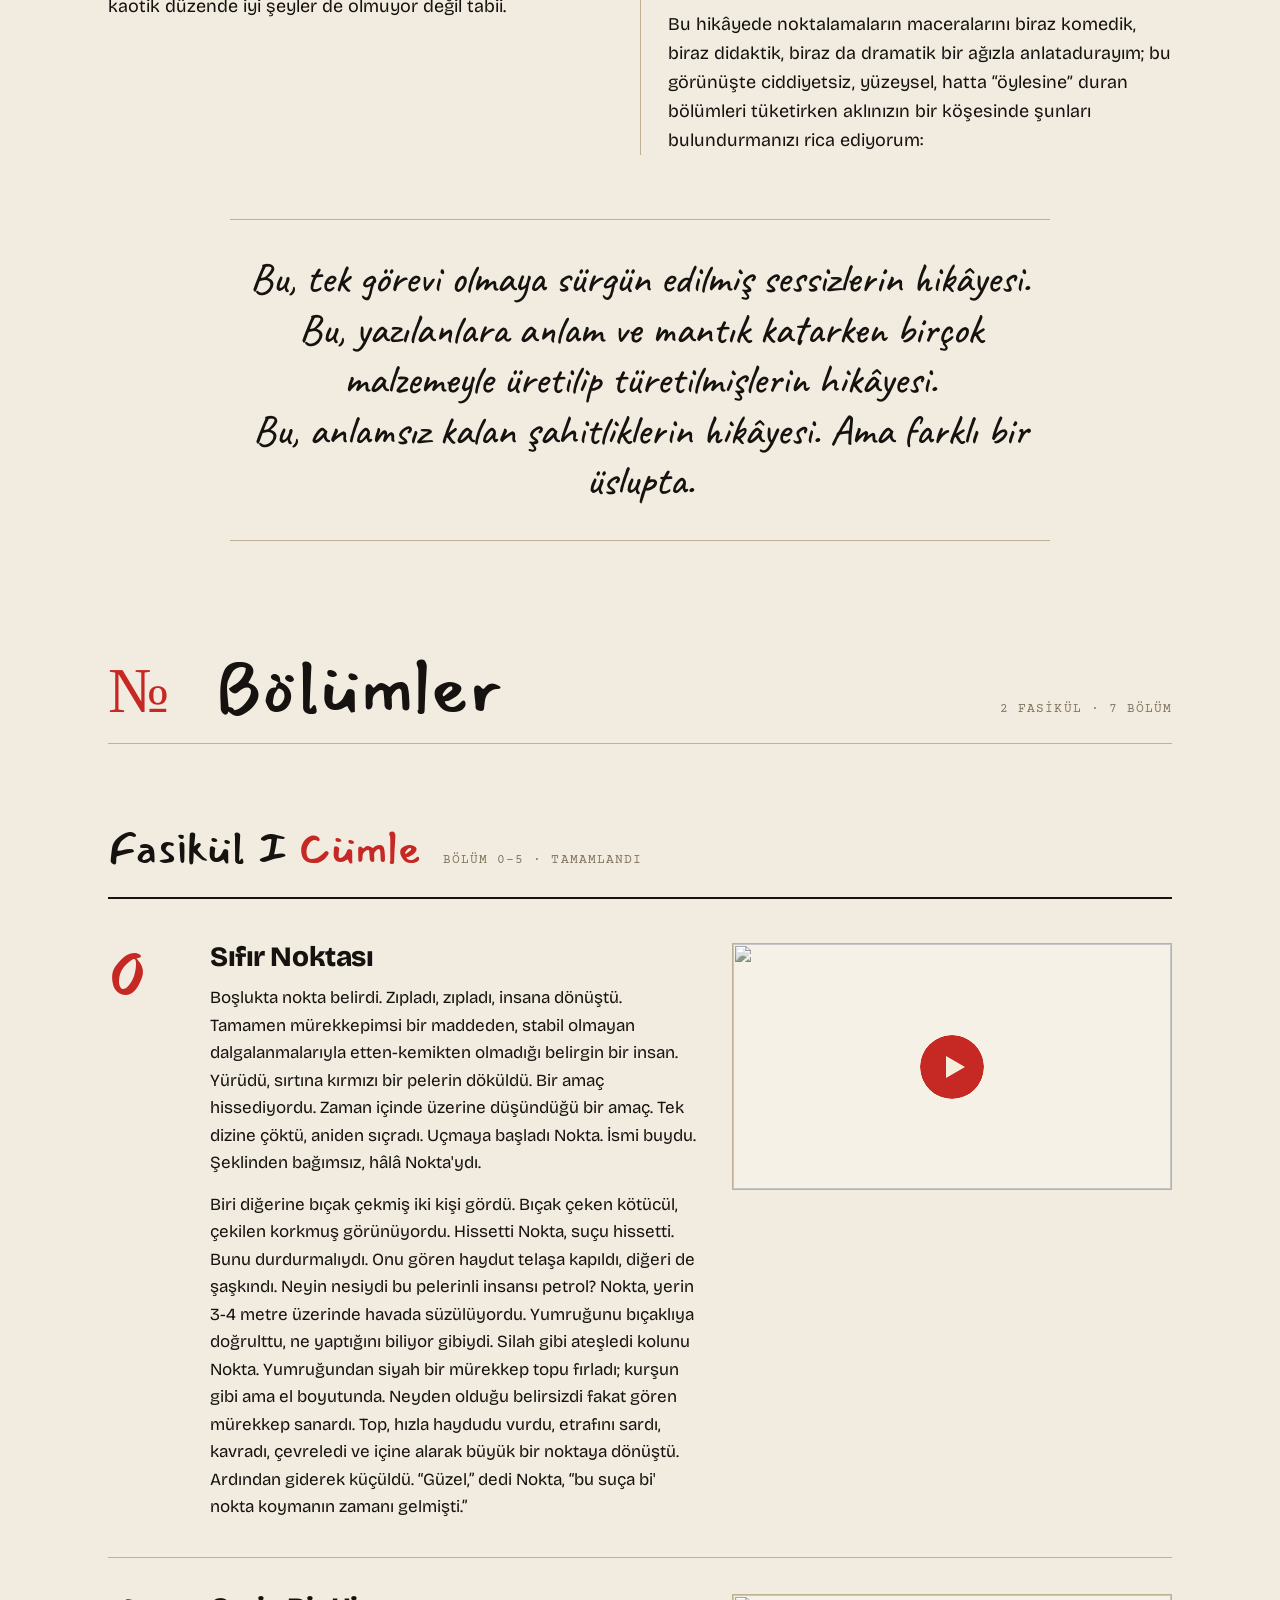
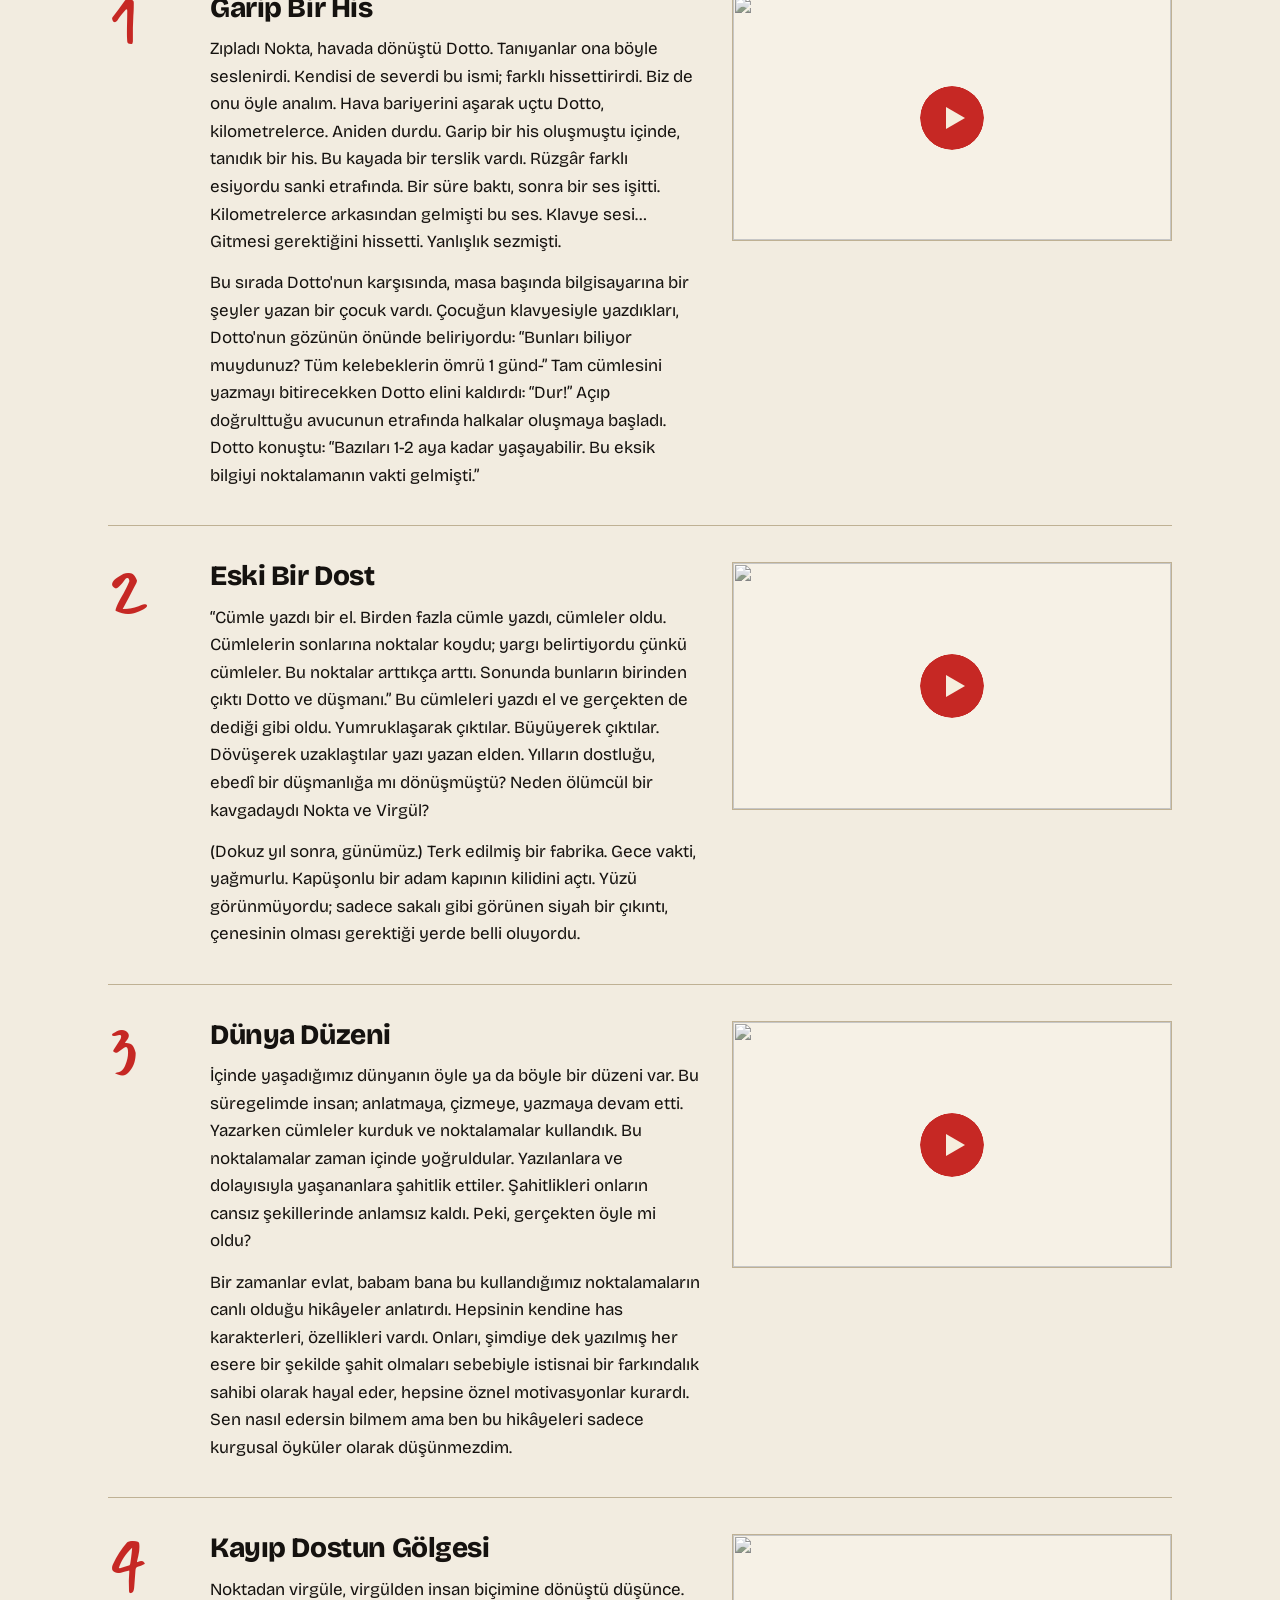
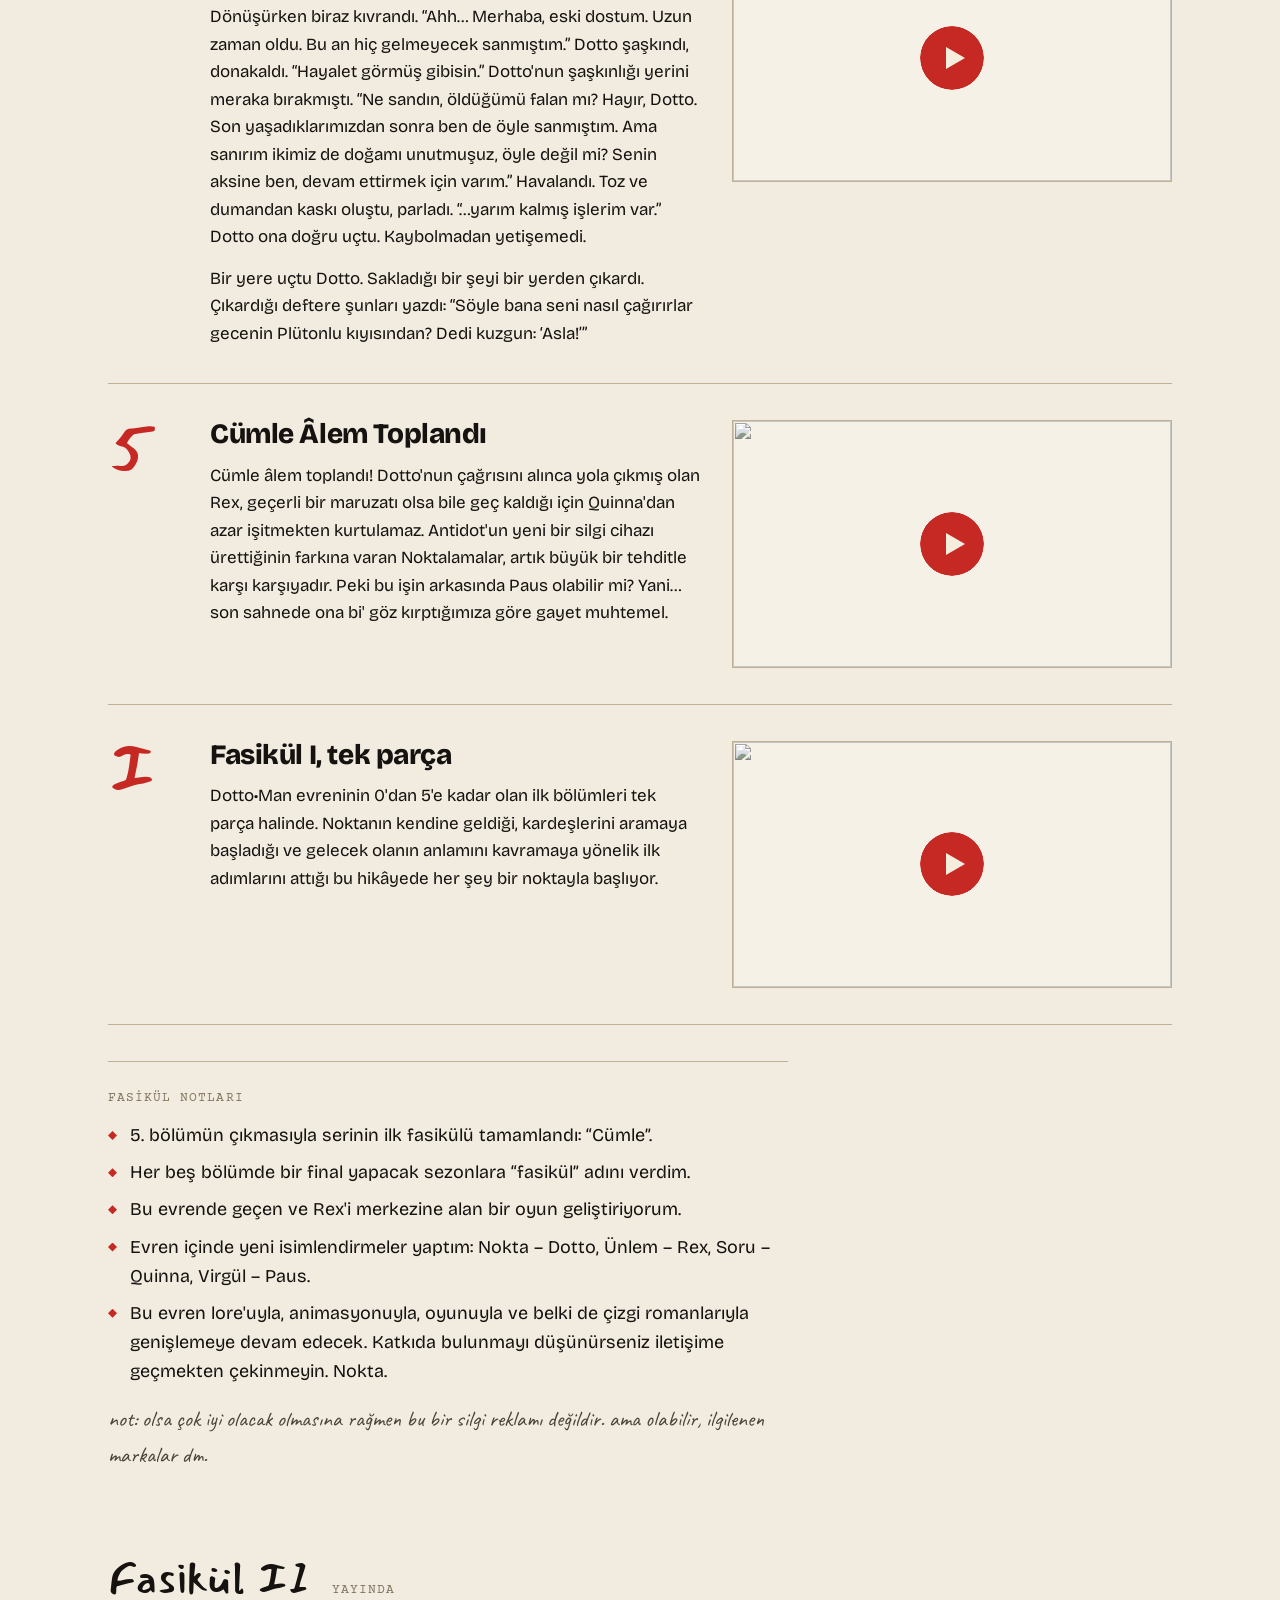
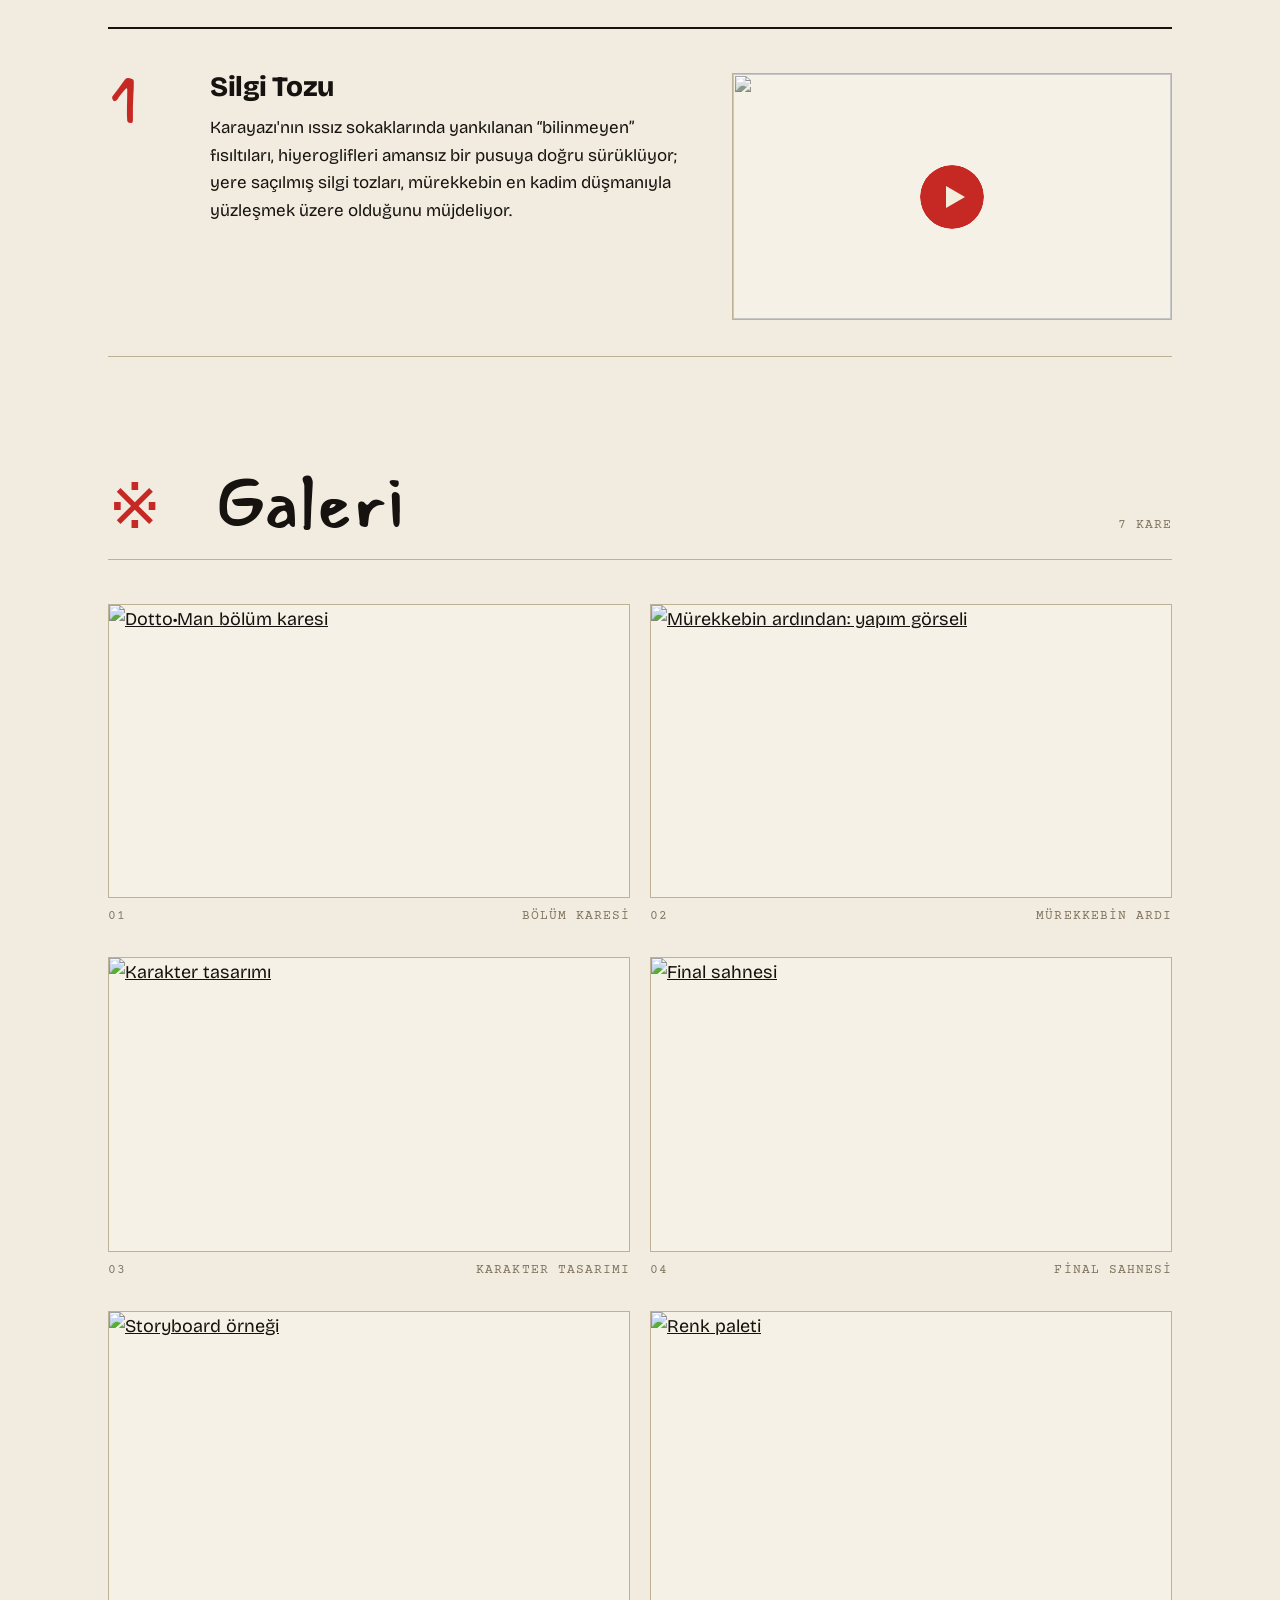
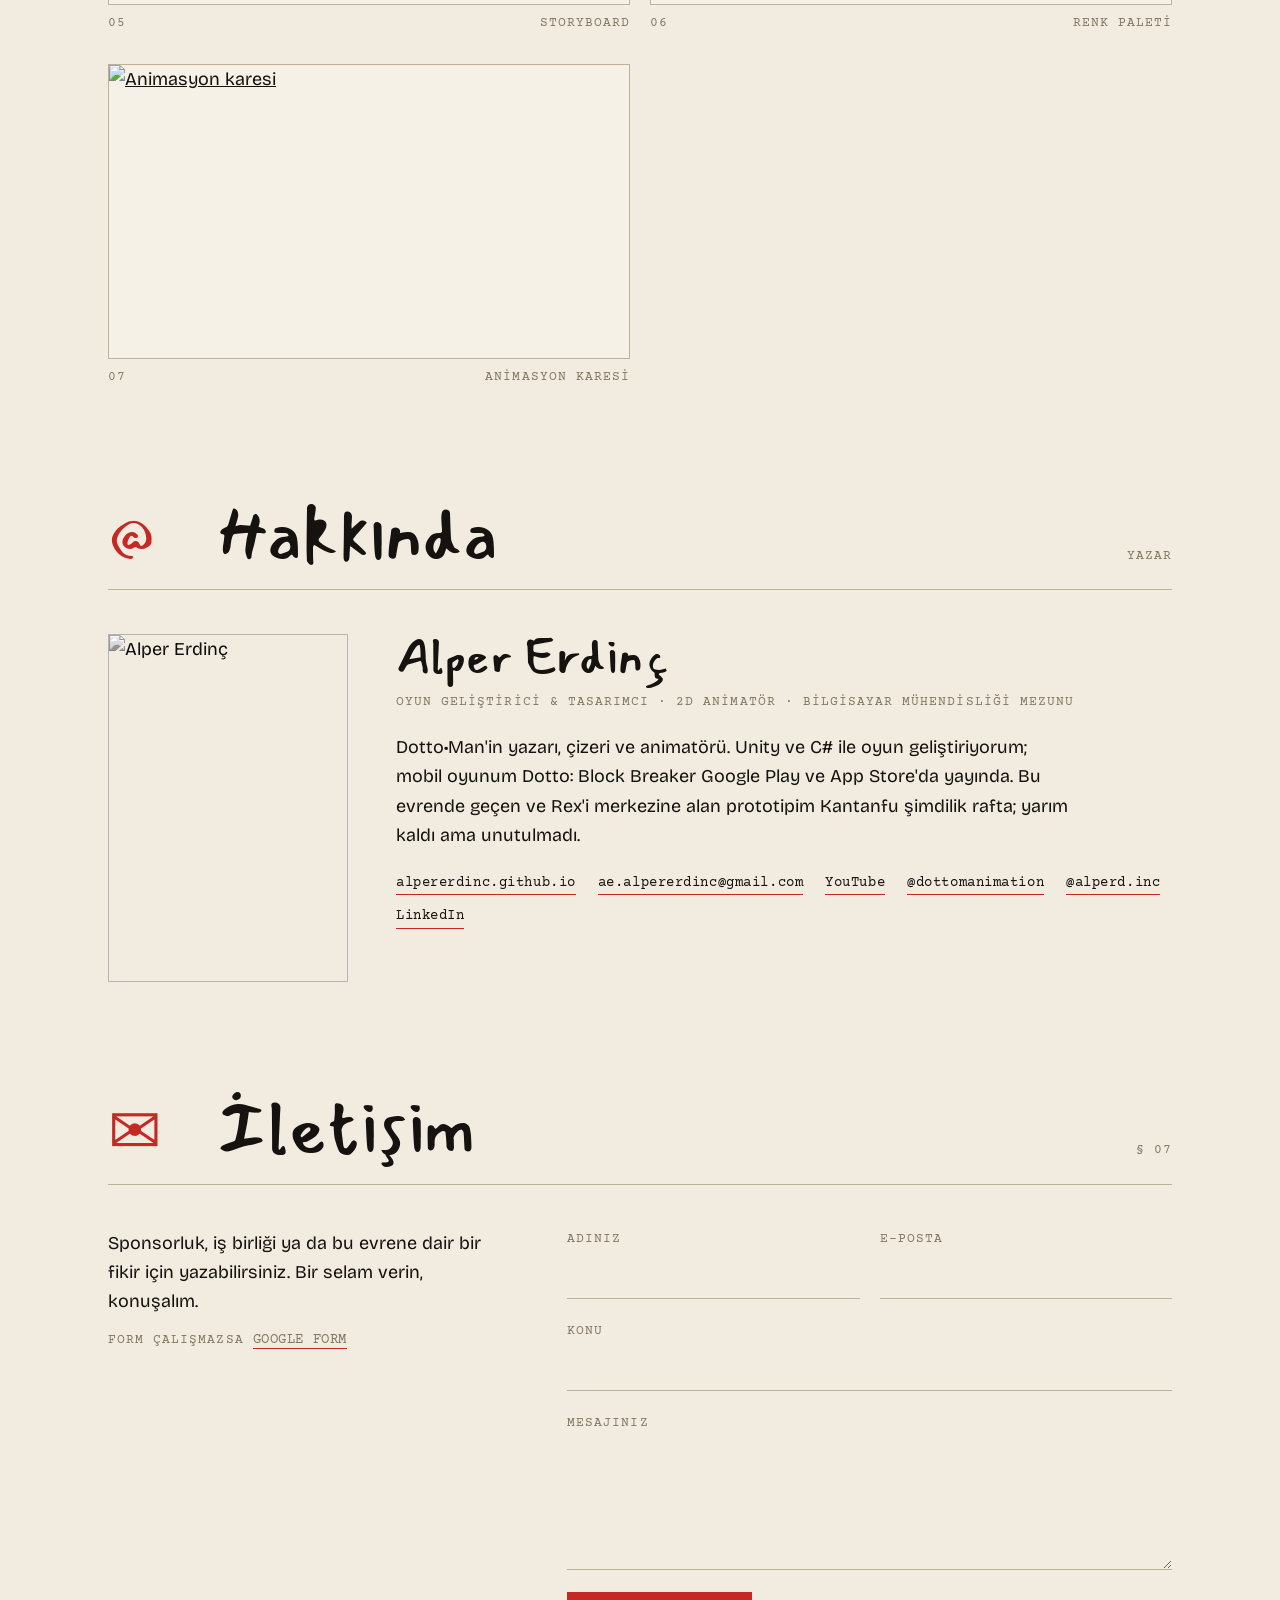
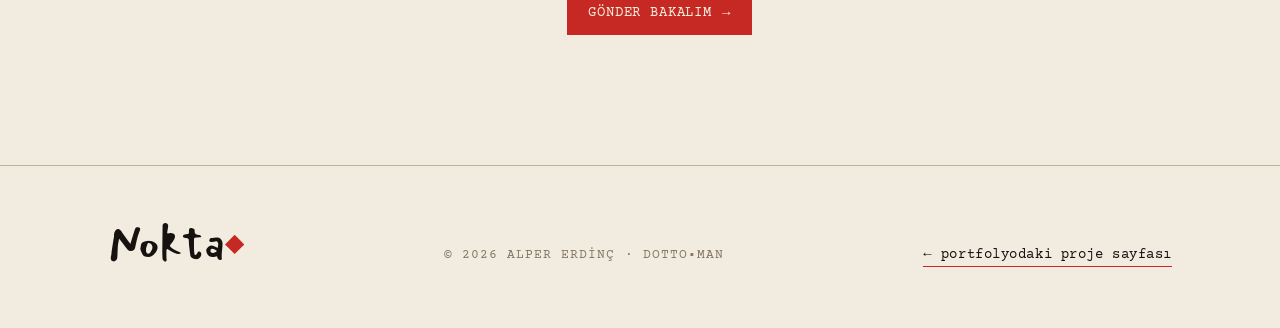
==== commit ef148499: "Dotto•Man page: Instagram dot, gallery lightbox, section timeline - The red dot in "p•intless" links" ====
--- a/pages/dottoman/index.html
+++ b/pages/dottoman/index.html
@@ -13,7 +13,7 @@
   <link rel="preconnect" href="https://fonts.gstatic.com" crossorigin />
   <link rel="stylesheet"
     href="https://fonts.googleapis.com/css2?family=Mansalva&family=Caveat:wght@500;700&family=Bricolage+Grotesque:opsz,wght@12..96,400;12..96,600;12..96,800&family=Courier+Prime&display=swap" />
-  <link rel="stylesheet" href="style.css?v=10" />
+  <link rel="stylesheet" href="style.css?v=14" />
 </head>
 
 <body>
@@ -57,7 +57,7 @@
 
           <h1 class="hero-logo"><img class="logo-ink" src="img/dottoman-logo-ink.png?v=2" alt="Dotto•Man" width="1875" height="483" /><img class="logo-bone" src="img/dottoman-logo-bone.png?v=2" alt="Dotto•Man" width="1875" height="483" /></h1>
 
-          <p class="tagline" lang="en">Things are <em>getting</em><br />p<span class="drop" aria-hidden="true"></span><span class="sr">o</span>intless.</p>
+          <p class="tagline" lang="en">Things are <em>getting</em><br />p<a class="drop" href="https://www.instagram.com/dottomanimation/" target="_blank" rel="noopener" title="@dottomanimation"><span class="sr" data-l="tr">Dotto•Man Instagram hesabı</span><span class="sr" data-l="en">Dotto•Man on Instagram</span></a><span class="sr">o</span>intless.</p>
 
           <p class="hero-sub">
             <span data-l="tr">Noktalama işaretlerinin canlı olduğu, mürekkep varlıkların kendi cümlelerini kurduğu kişisel animasyon evreni.</span>
@@ -595,6 +595,28 @@
     </section>
   </main>
 
+  <!-- GALLERY LIGHTBOX: opens on the page instead of a new tab -->
+  <dialog class="lightbox" id="lightbox" aria-labelledby="lbText">
+    <div class="lb-frame">
+      <button class="lb-close" type="button" autofocus>
+        <span data-l="tr">kapat</span><span data-l="en">close</span> ✕
+      </button>
+      <button class="lb-nav lb-prev" type="button">
+        <span aria-hidden="true">‹</span><span class="sr" data-l="tr">önceki</span><span class="sr" data-l="en">previous</span>
+      </button>
+      <figure class="lb-figure">
+        <img class="lb-img" alt="" />
+        <figcaption class="lb-cap">
+          <span class="label lb-count"></span>
+          <span class="label lb-text" id="lbText"></span>
+        </figcaption>
+      </figure>
+      <button class="lb-nav lb-next" type="button">
+        <span aria-hidden="true">›</span><span class="sr" data-l="tr">sonraki</span><span class="sr" data-l="en">next</span>
+      </button>
+    </div>
+  </dialog>
+
   <footer class="footer">
     <div class="wrap footer-inner">
       <span class="end">Nokta<span class="nokta"></span></span>
@@ -603,7 +625,26 @@
     </div>
   </footer>
 
-  <script src="script.js?v=5"></script>
+  <!-- SECTION TIMELINE: circles joined by a line; the ink fills as you read -->
+  <nav class="rail" id="rail" aria-label="Bölümler">
+    <ol>
+      <li><a href="#bu-ne"><span class="rail-dot" aria-hidden="true"></span><span class="rail-label"><span data-l="tr">bu ne?</span><span data-l="en">what is this?</span></span></a></li>
+      <li><a href="#karakterler"><span class="rail-dot" aria-hidden="true"></span><span class="rail-label"><span data-l="tr">karakterler</span><span data-l="en">characters</span></span></a></li>
+      <li><a href="#fikirler"><span class="rail-dot" aria-hidden="true"></span><span class="rail-label"><span data-l="tr">fikirler</span><span data-l="en">ideas</span></span></a></li>
+      <li><a href="#hikaye"><span class="rail-dot" aria-hidden="true"></span><span class="rail-label"><span data-l="tr">hikâye</span><span data-l="en">story</span></span></a></li>
+      <li><a href="#bolumler"><span class="rail-dot" aria-hidden="true"></span><span class="rail-label"><span data-l="tr">bölümler</span><span data-l="en">episodes</span></span></a></li>
+      <li><a href="#galeri"><span class="rail-dot" aria-hidden="true"></span><span class="rail-label"><span data-l="tr">galeri</span><span data-l="en">gallery</span></span></a></li>
+      <li><a href="#hakkinda"><span class="rail-dot" aria-hidden="true"></span><span class="rail-label"><span data-l="tr">hakkında</span><span data-l="en">about</span></span></a></li>
+      <li><a href="#iletisim"><span class="rail-dot" aria-hidden="true"></span><span class="rail-label"><span data-l="tr">iletişim</span><span data-l="en">contact</span></span></a></li>
+    </ol>
+  </nav>
+
+  <!-- BACK TO TOP -->
+  <a class="to-top" id="toTop" href="#top">
+    <span aria-hidden="true">↑</span><span class="sr" data-l="tr">en üste dön</span><span class="sr" data-l="en">back to top</span>
+  </a>
+
+  <script src="script.js?v=7"></script>
 </body>
 
 </html>
--- a/pages/dottoman/style.css
+++ b/pages/dottoman/style.css
@@ -66,6 +66,39 @@
   overflow-x: clip;
 }
 
+/* scrollbar: a pen stroke in the margin; follows paper / ink mode */
+::-webkit-scrollbar {
+  width: 12px;
+  height: 12px;
+}
+
+::-webkit-scrollbar-track {
+  background: var(--paper);
+  border-left: 1px solid var(--rule);
+}
+
+::-webkit-scrollbar-thumb {
+  background: var(--muted);
+  border: 3px solid var(--paper);
+  border-radius: 8px;
+  min-height: 48px;
+}
+
+::-webkit-scrollbar-thumb:hover {
+  background: var(--red);
+}
+
+::-webkit-scrollbar-corner {
+  background: var(--paper);
+}
+
+/* Firefox only; in Chromium scrollbar-color would override the rules above */
+@supports not selector(::-webkit-scrollbar) {
+  html {
+    scrollbar-color: var(--muted) var(--paper);
+  }
+}
+
 /* still paper grain */
 body::before {
   content: "";
@@ -314,8 +347,9 @@
 }
 
 /* the dot in "p•intless": a red ink drop */
-/* the dot in "p•intless": a red ink drop */
+/* the dot in "p•intless": a red ink drop that links to Instagram */
 .hero .tagline .drop {
+  position: relative;
   display: inline-block;
   width: 0.5em;
   height: 0.5em;
@@ -323,6 +357,15 @@
   border-radius: 50%;
   background: var(--red);
   vertical-align: 0.02em;
+  transition: box-shadow 0.15s, background 0.15s;
+}
+
+/* a thin ink ring on hover / keyboard focus; the dot itself stays put */
+.hero .tagline .drop:hover,
+.hero .tagline .drop:focus-visible {
+  background: var(--red-deep);
+  box-shadow: 0 0 0 0.06em var(--paper), 0 0 0 0.11em var(--red);
+  outline: none;
 }
 
 .hero-sub {
@@ -857,6 +900,303 @@
   padding-top: 8px;
 }
 
+.gallery a {
+  cursor: zoom-in;
+}
+
+/* ===== GALLERY LIGHTBOX ===== */
+
+body.lb-open {
+  overflow: hidden;
+}
+
+.lightbox {
+  position: fixed;
+  inset: 0;
+  width: 100vw;
+  height: 100vh;
+  max-width: none;
+  max-height: none;
+  margin: 0;
+  padding: 0;
+  border: 0;
+  color: var(--text);
+  /* the panel itself carries the backdrop colour, so it never depends on
+     how a browser paints ::backdrop */
+  background: rgba(12, 11, 10, 0.97);
+}
+
+html[data-mode="paper"] .lightbox {
+  background: rgba(242, 236, 224, 0.98);
+}
+
+.lightbox[open] {
+  animation: lb-in 0.18s ease-out;
+}
+
+.lightbox::backdrop {
+  background: rgba(12, 11, 10, 0.97);
+}
+
+html[data-mode="paper"] .lightbox::backdrop {
+  background: rgba(242, 236, 224, 0.98);
+}
+
+@keyframes lb-in {
+  from { opacity: 0; }
+  to { opacity: 1; }
+}
+
+.lb-frame {
+  position: relative;
+  display: grid;
+  grid-template-columns: 72px minmax(0, 1fr) 72px;
+  align-items: center;
+  height: 100%;
+  padding: 64px 16px 28px;
+}
+
+.lb-figure {
+  display: flex;
+  flex-direction: column;
+  align-items: center;
+  gap: 12px;
+  min-height: 0;
+  margin: 0;
+}
+
+.lb-img {
+  max-width: 100%;
+  max-height: calc(100vh - 160px);
+  object-fit: contain;
+  background: var(--ink);
+  border: 1px solid var(--rule);
+  transition: opacity 0.2s;
+  touch-action: pan-y;
+  user-select: none;
+}
+
+.lb-img.loading {
+  opacity: 0.25;
+}
+
+.lb-cap {
+  display: flex;
+  gap: 18px;
+  justify-content: center;
+}
+
+.lb-text {
+  color: var(--text);
+}
+
+.lb-nav {
+  height: 120px;
+  font-family: var(--display);
+  font-size: 64px;
+  line-height: 1;
+  color: var(--text);
+  background: none;
+  border: 0;
+  cursor: pointer;
+}
+
+.lb-nav:hover,
+.lb-nav:focus-visible {
+  color: var(--red);
+  outline: none;
+}
+
+.lb-close {
+  position: absolute;
+  top: 16px;
+  right: 18px;
+  padding: 6px 12px;
+  font-family: var(--type);
+  font-size: 14px;
+  color: var(--text);
+  background: var(--paper);
+  border: 1px solid var(--rule);
+  cursor: pointer;
+}
+
+.lb-close:hover,
+.lb-close:focus-visible {
+  border-color: var(--red);
+  color: var(--red);
+  outline: none;
+}
+
+@media (max-width: 760px) {
+  .lb-frame {
+    grid-template-columns: 40px minmax(0, 1fr) 40px;
+    padding: 60px 4px 20px;
+  }
+
+  .lb-nav {
+    font-size: 44px;
+  }
+}
+
+@media (prefers-reduced-motion: reduce) {
+  .lightbox[open] {
+    animation: none;
+  }
+}
+
+/* ===== BACK TO TOP ===== */
+
+.to-top {
+  position: fixed;
+  right: 22px;
+  bottom: 22px;
+  z-index: 45;
+  display: grid;
+  place-items: center;
+  width: 46px;
+  height: 46px;
+  font-family: var(--display);
+  font-size: 24px;
+  line-height: 1;
+  text-decoration: none;
+  color: var(--paper);
+  background: var(--text);
+  border-radius: 50%;
+  opacity: 0;
+  pointer-events: none;
+  transition: opacity 0.2s, background 0.15s;
+}
+
+.to-top.show {
+  opacity: 1;
+  pointer-events: auto;
+}
+
+.to-top:hover,
+.to-top:focus-visible {
+  background: var(--red);
+  color: #f6eedd;
+  outline: none;
+}
+
+/* ===== SECTION TIMELINE ===== */
+
+.rail {
+  position: fixed;
+  top: 50%;
+  right: 30px;
+  z-index: 44;
+  transform: translateY(-50%);
+}
+
+.rail ol {
+  --p: 0; /* 0..1, how far the ink has run (set from JS) */
+  position: relative;
+  display: flex;
+  flex-direction: column;
+  gap: 26px;
+  list-style: none;
+}
+
+/* the line, and the ink that has run down it so far */
+.rail ol::before,
+.rail ol::after {
+  content: "";
+  position: absolute;
+  top: 7px;
+  left: 6px;
+  width: 2px;
+  margin-left: -1px;
+  pointer-events: none;
+}
+
+.rail ol::before {
+  bottom: 7px;
+  background: var(--rule);
+}
+
+.rail ol::after {
+  height: calc((100% - 14px) * var(--p));
+  background: var(--red);
+  transition: height 0.3s ease-out;
+}
+
+.rail a {
+  position: relative;
+  z-index: 1;
+  display: flex;
+  align-items: center;
+  height: 14px;
+  text-decoration: none;
+  color: var(--text);
+}
+
+.rail-dot {
+  flex: none;
+  width: 14px;
+  height: 14px;
+  border: 2px solid var(--muted);
+  border-radius: 50%;
+  background: var(--paper);
+  transition: background 0.2s, border-color 0.2s, transform 0.2s;
+}
+
+/* sections already read: ring in red */
+.rail li.passed .rail-dot {
+  border-color: var(--red);
+}
+
+/* where you are now: filled red dot */
+.rail li.active .rail-dot {
+  border-color: var(--red);
+  background: var(--red);
+  transform: scale(1.25);
+}
+
+.rail a:hover .rail-dot,
+.rail a:focus-visible .rail-dot {
+  border-color: var(--red);
+}
+
+.rail a:focus-visible {
+  outline: none;
+}
+
+/* the name slides out to the left of the dot */
+.rail-label {
+  position: absolute;
+  right: 26px;
+  padding: 3px 10px;
+  font-family: var(--type);
+  font-size: 13px;
+  white-space: nowrap;
+  color: var(--text);
+  background: var(--paper);
+  border: 1px solid var(--rule);
+  opacity: 0;
+  pointer-events: none;
+  transition: opacity 0.15s;
+}
+
+.rail a:hover .rail-label,
+.rail a:focus-visible .rail-label {
+  opacity: 1;
+}
+
+/* only where there is room beside the content */
+@media (max-width: 1240px) {
+  .rail {
+    display: none;
+  }
+}
+
+@media (prefers-reduced-motion: reduce) {
+  .rail ol::after,
+  .rail-dot {
+    transition: none;
+  }
+}
+
 /* ===== ABOUT ===== */
 
 .about {
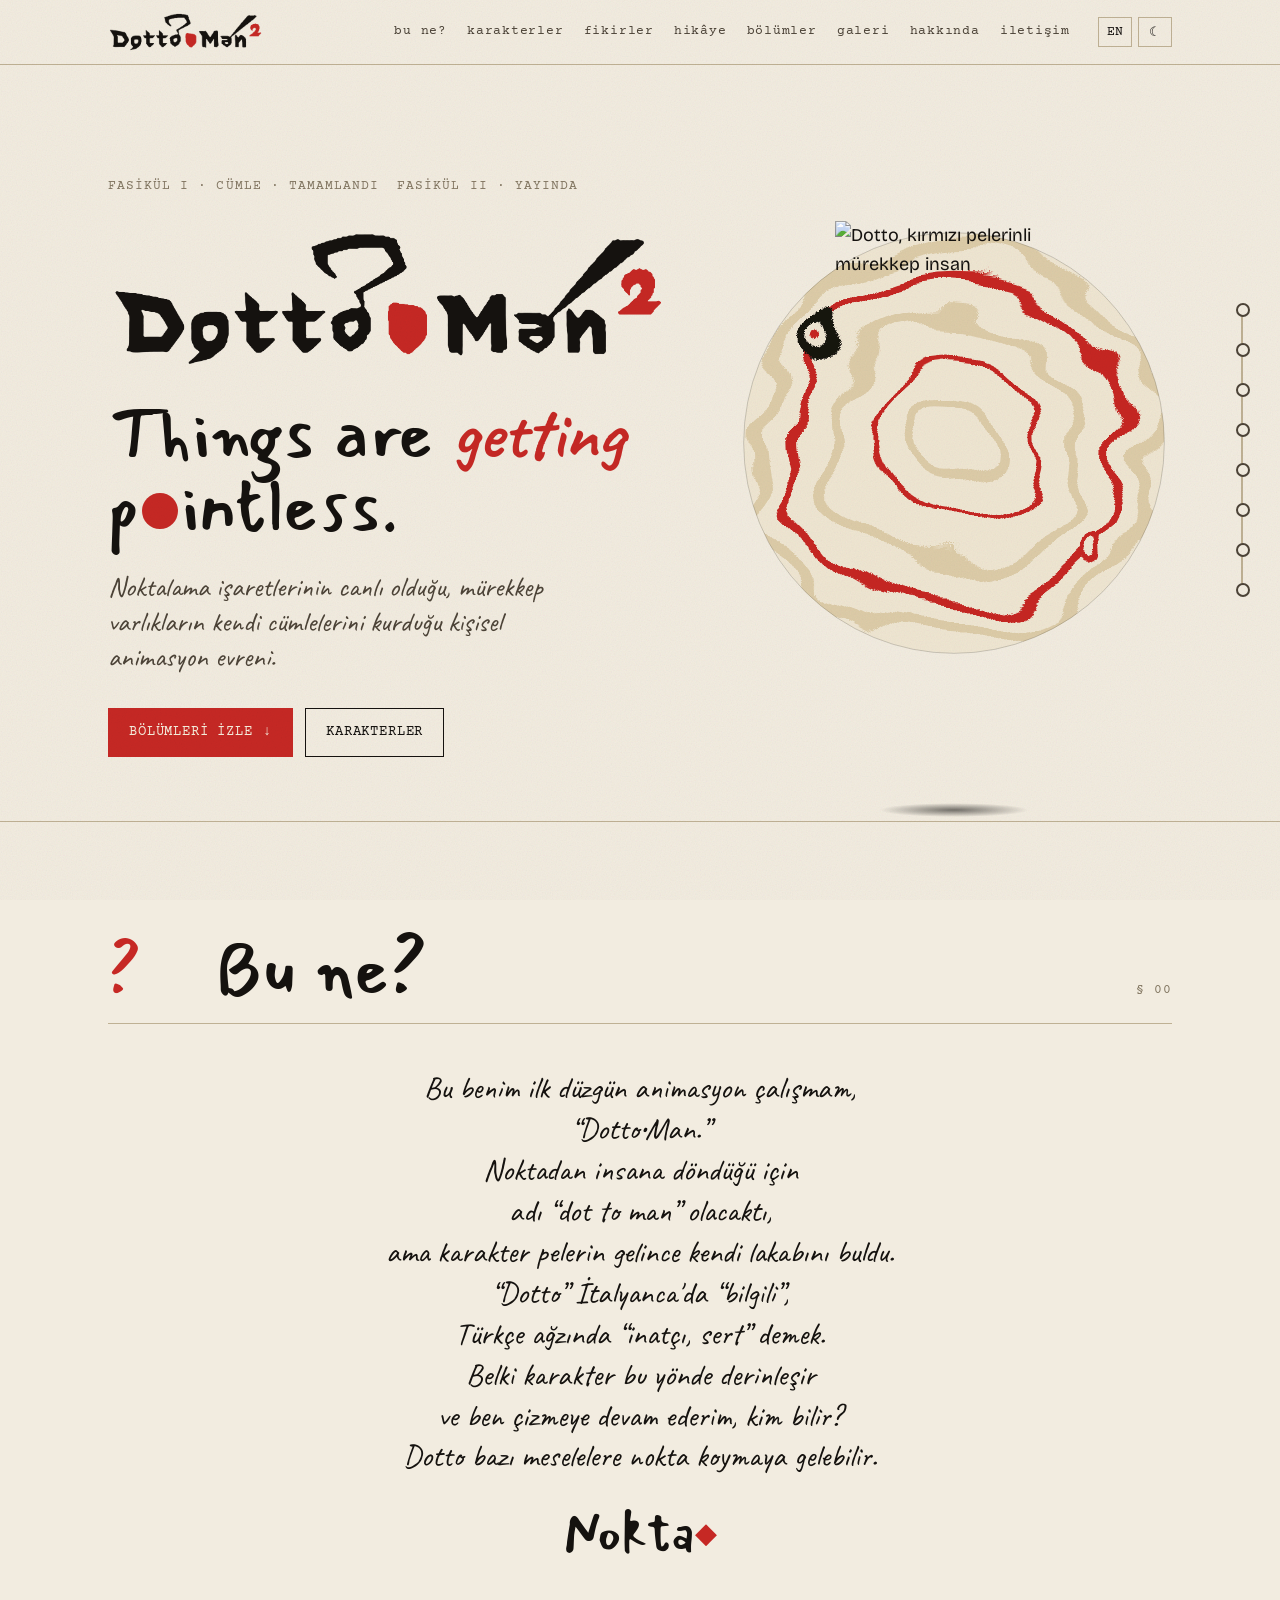
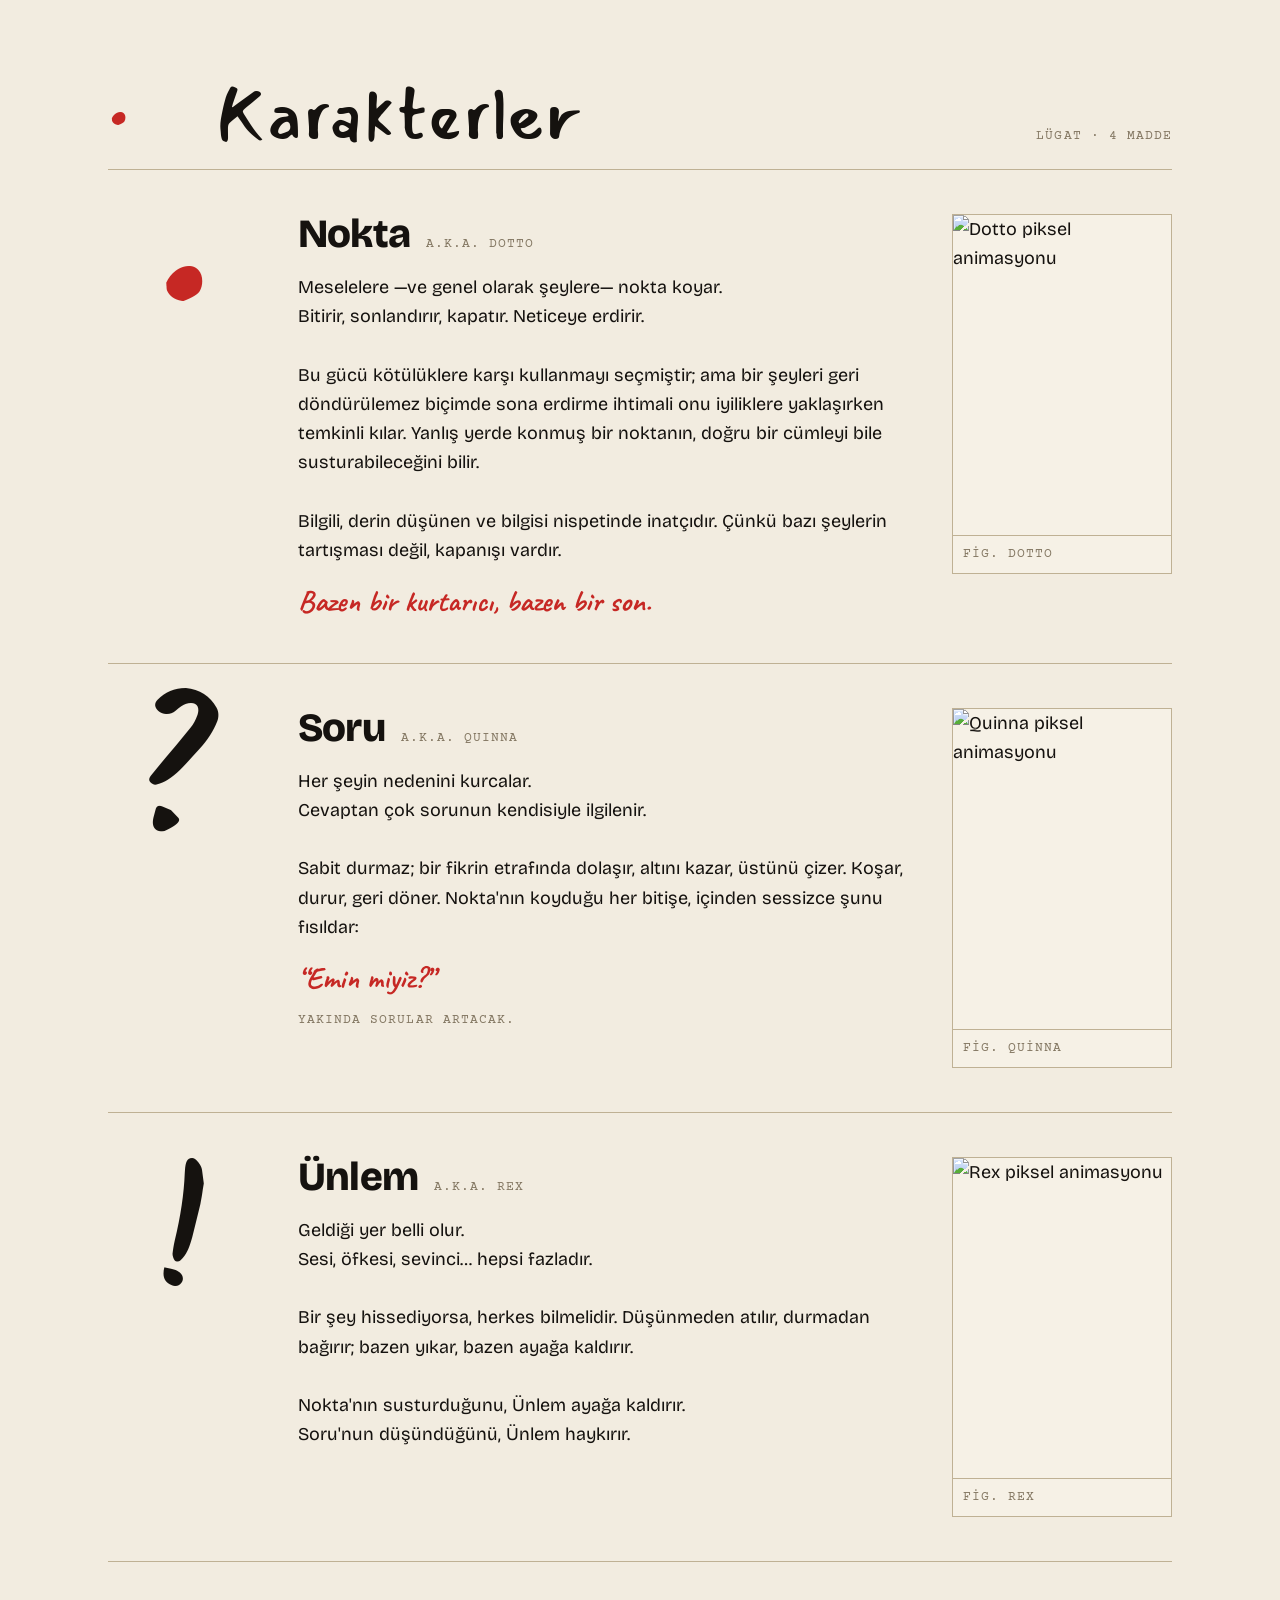
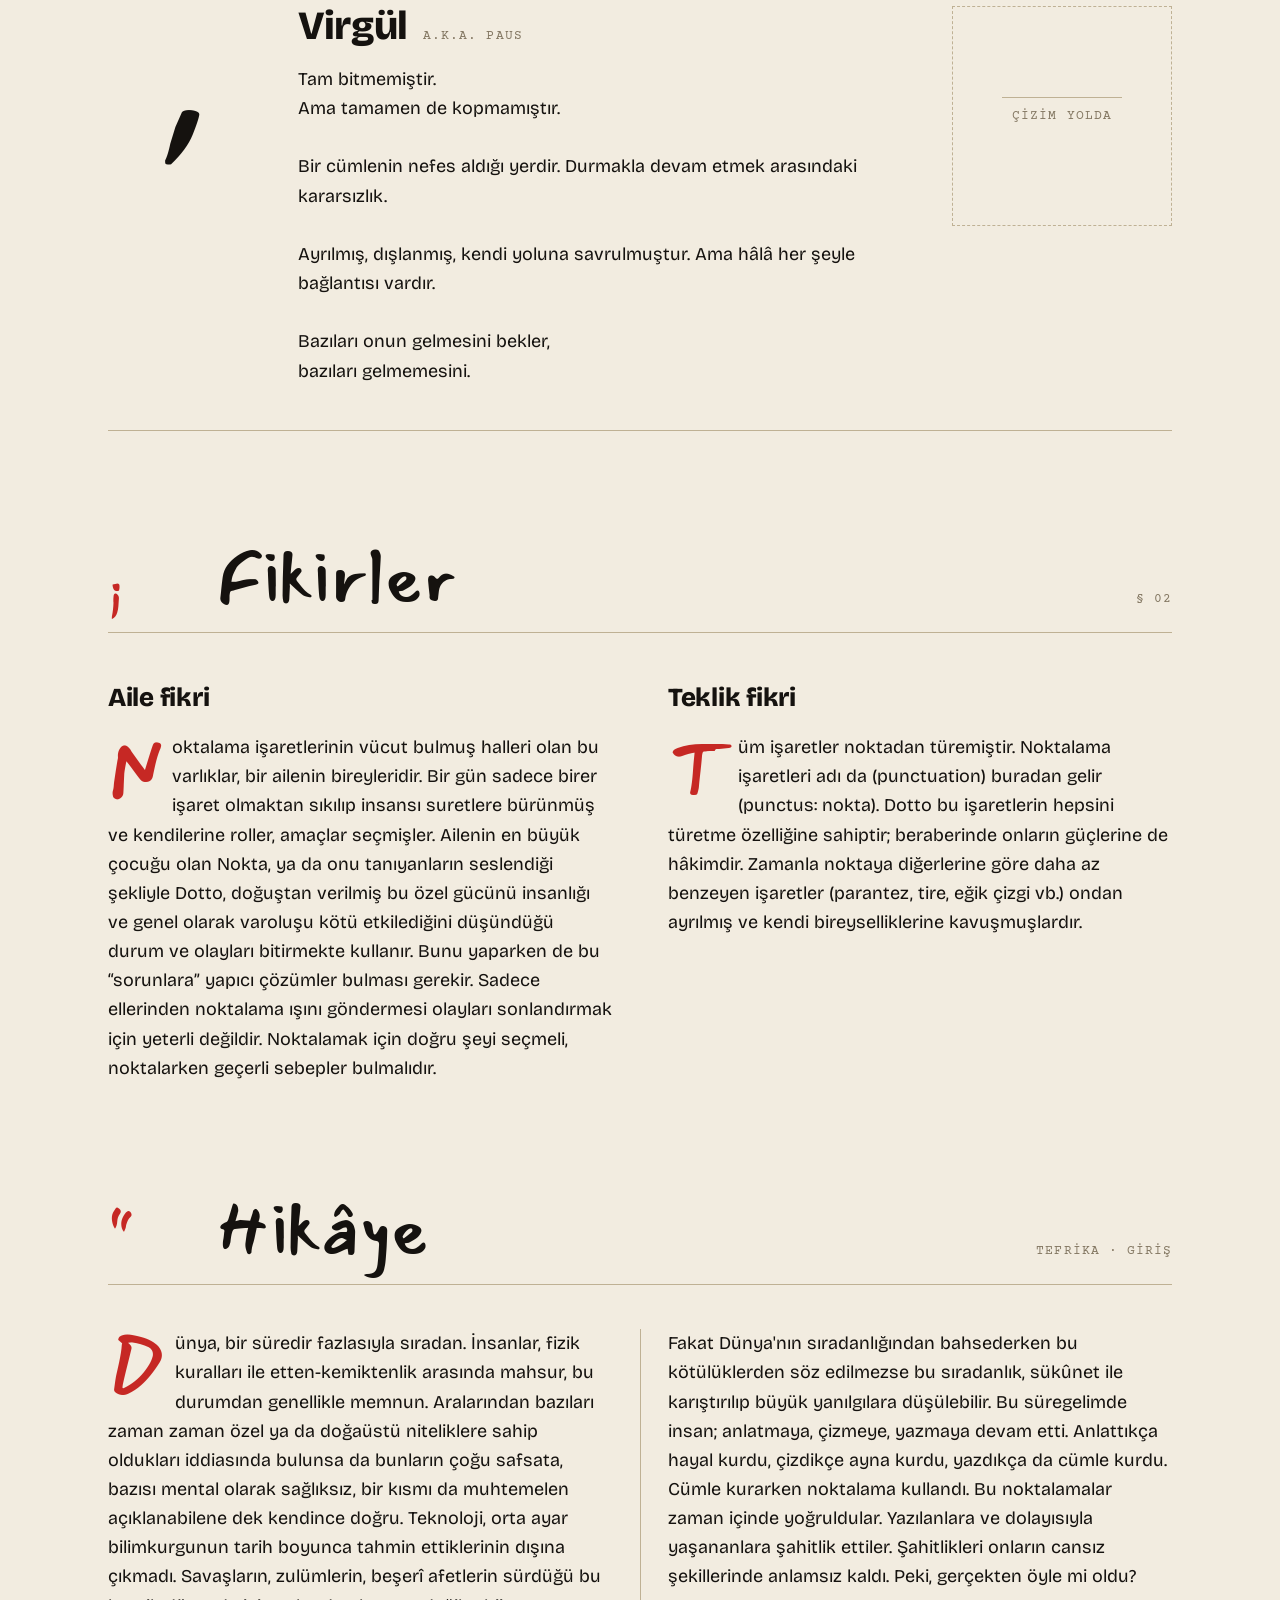
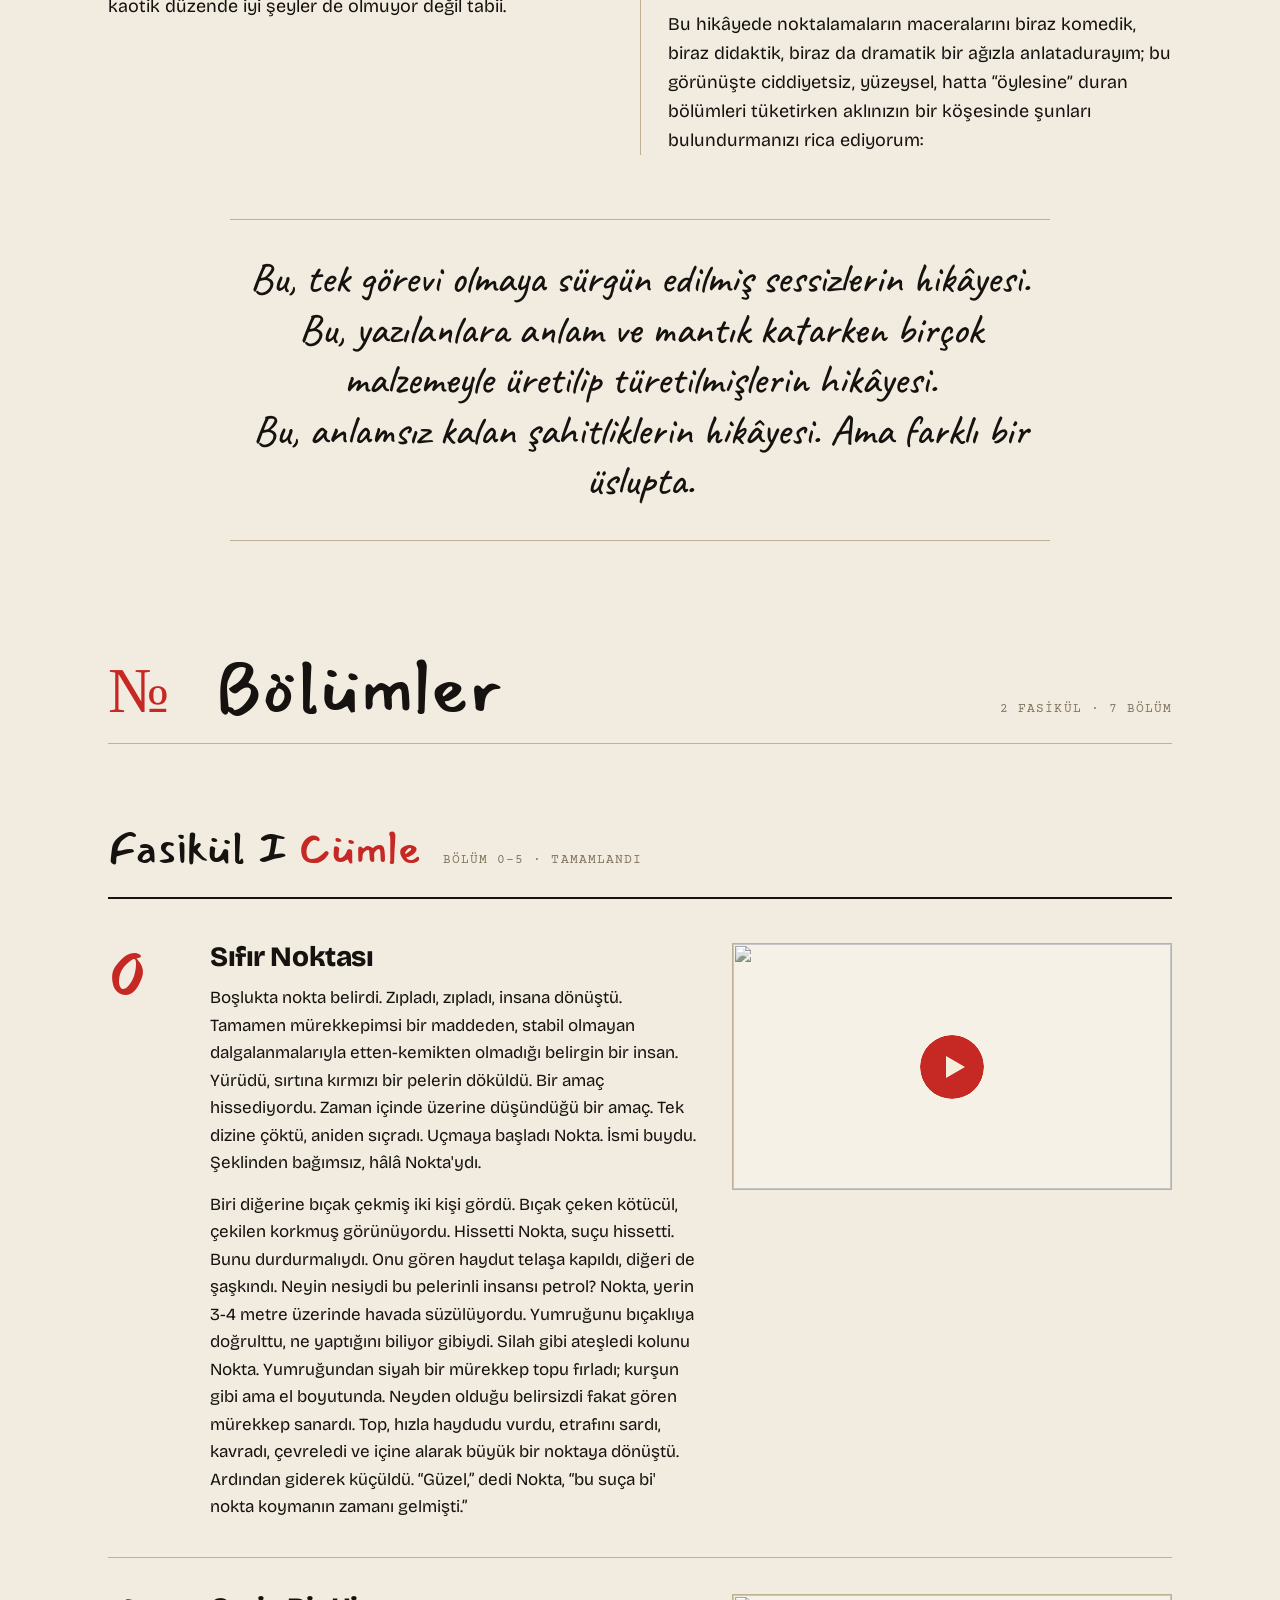
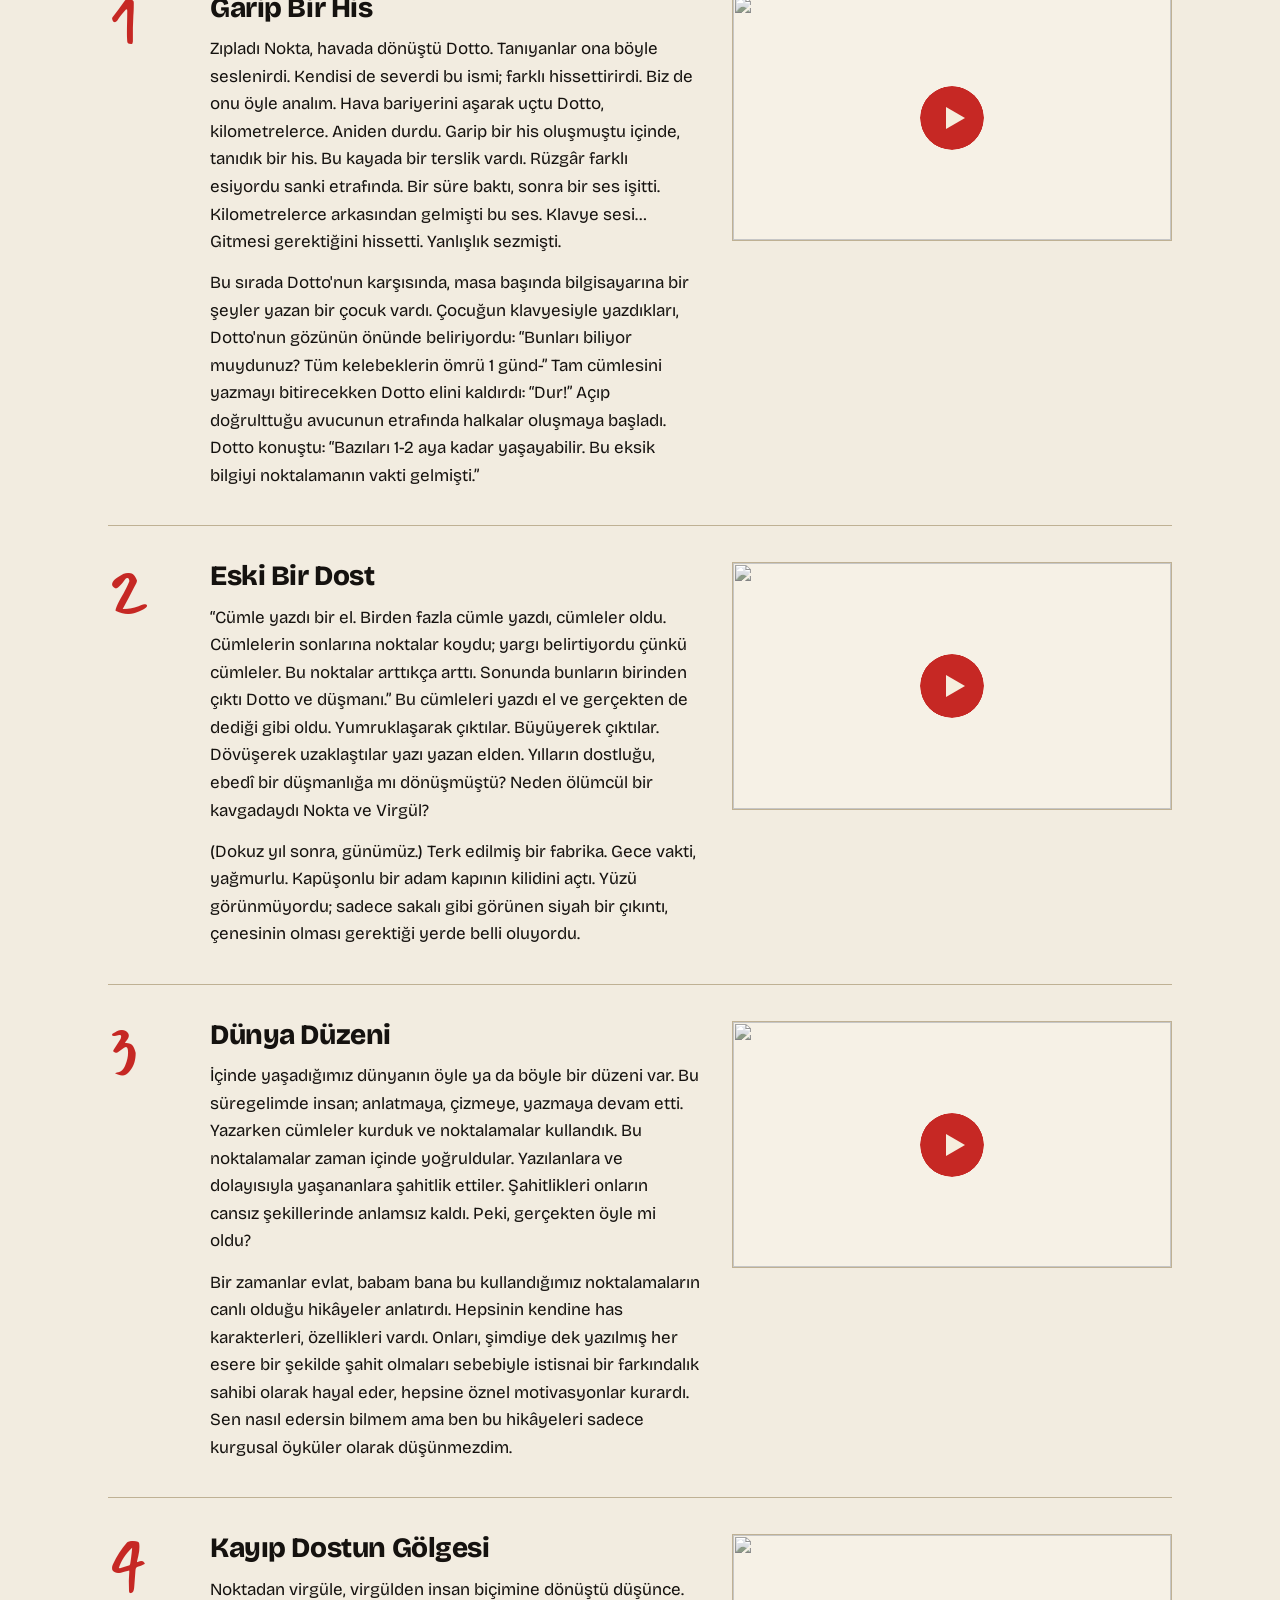
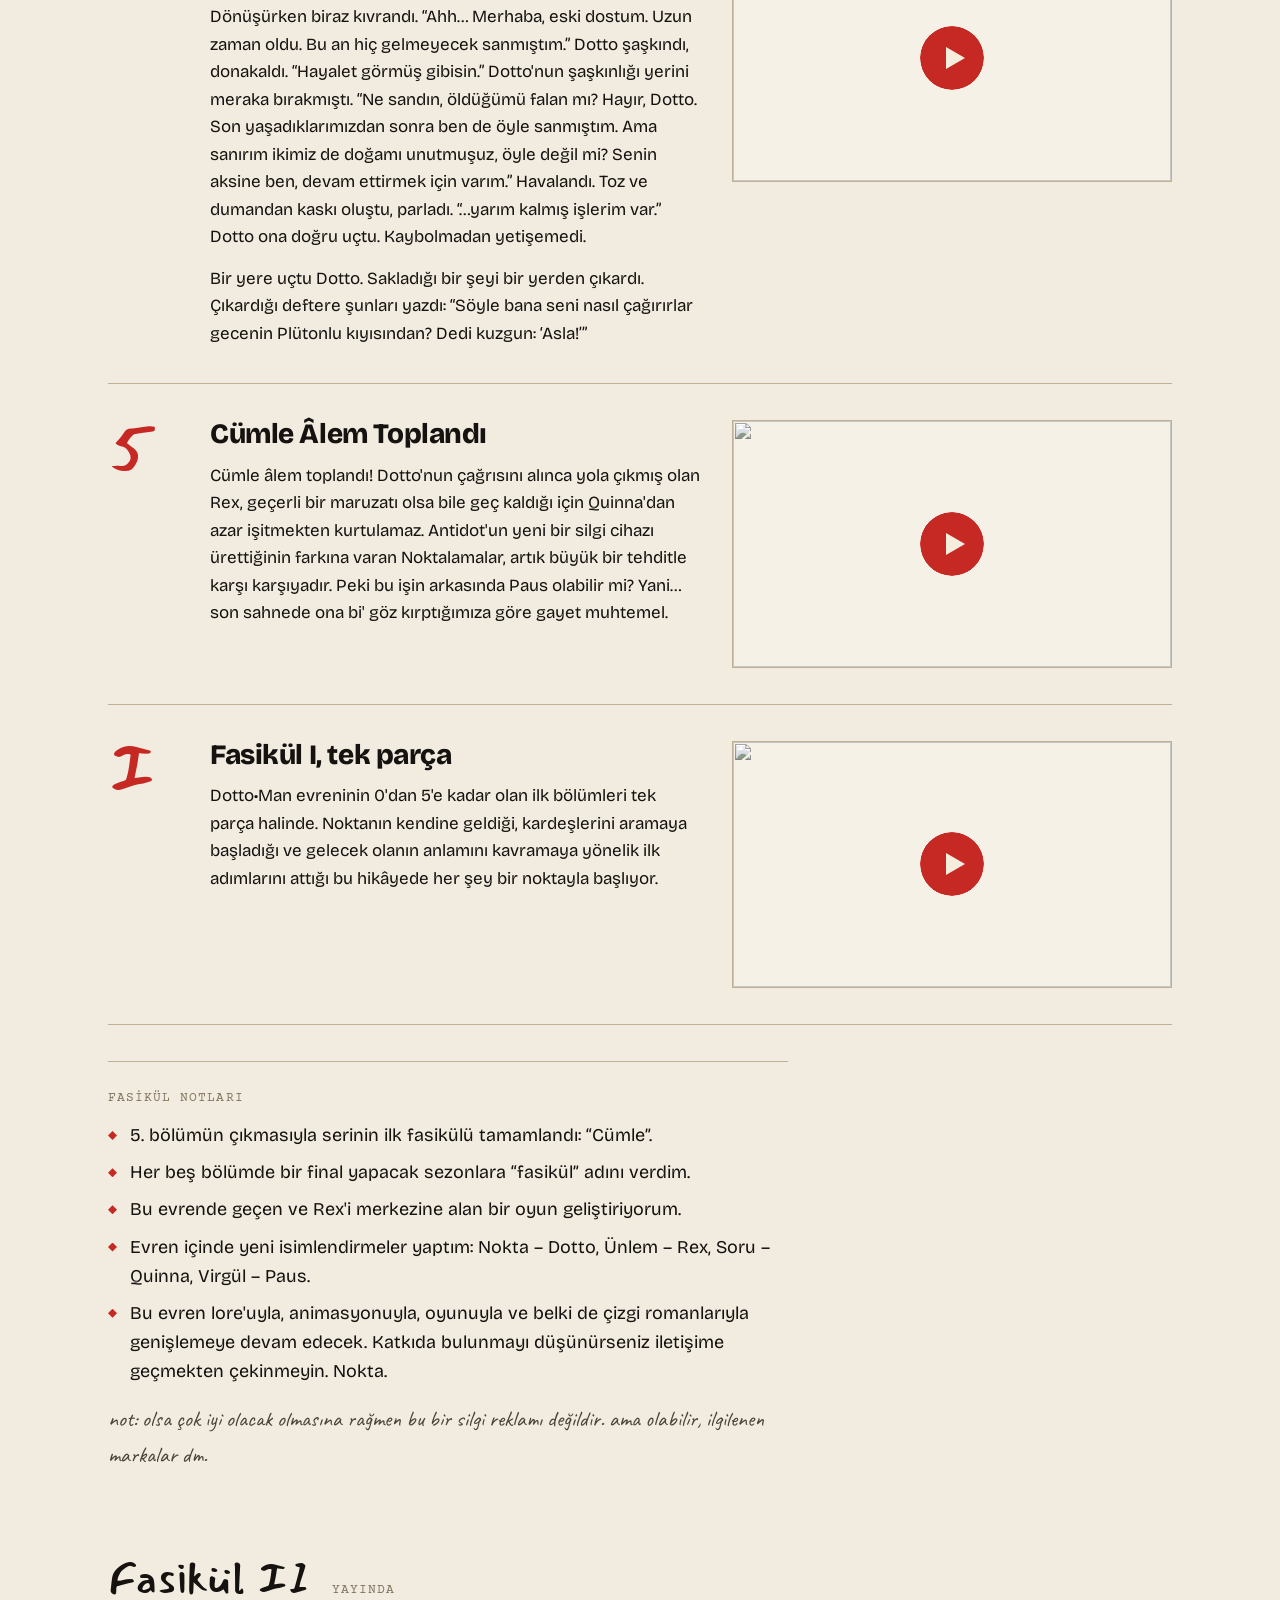
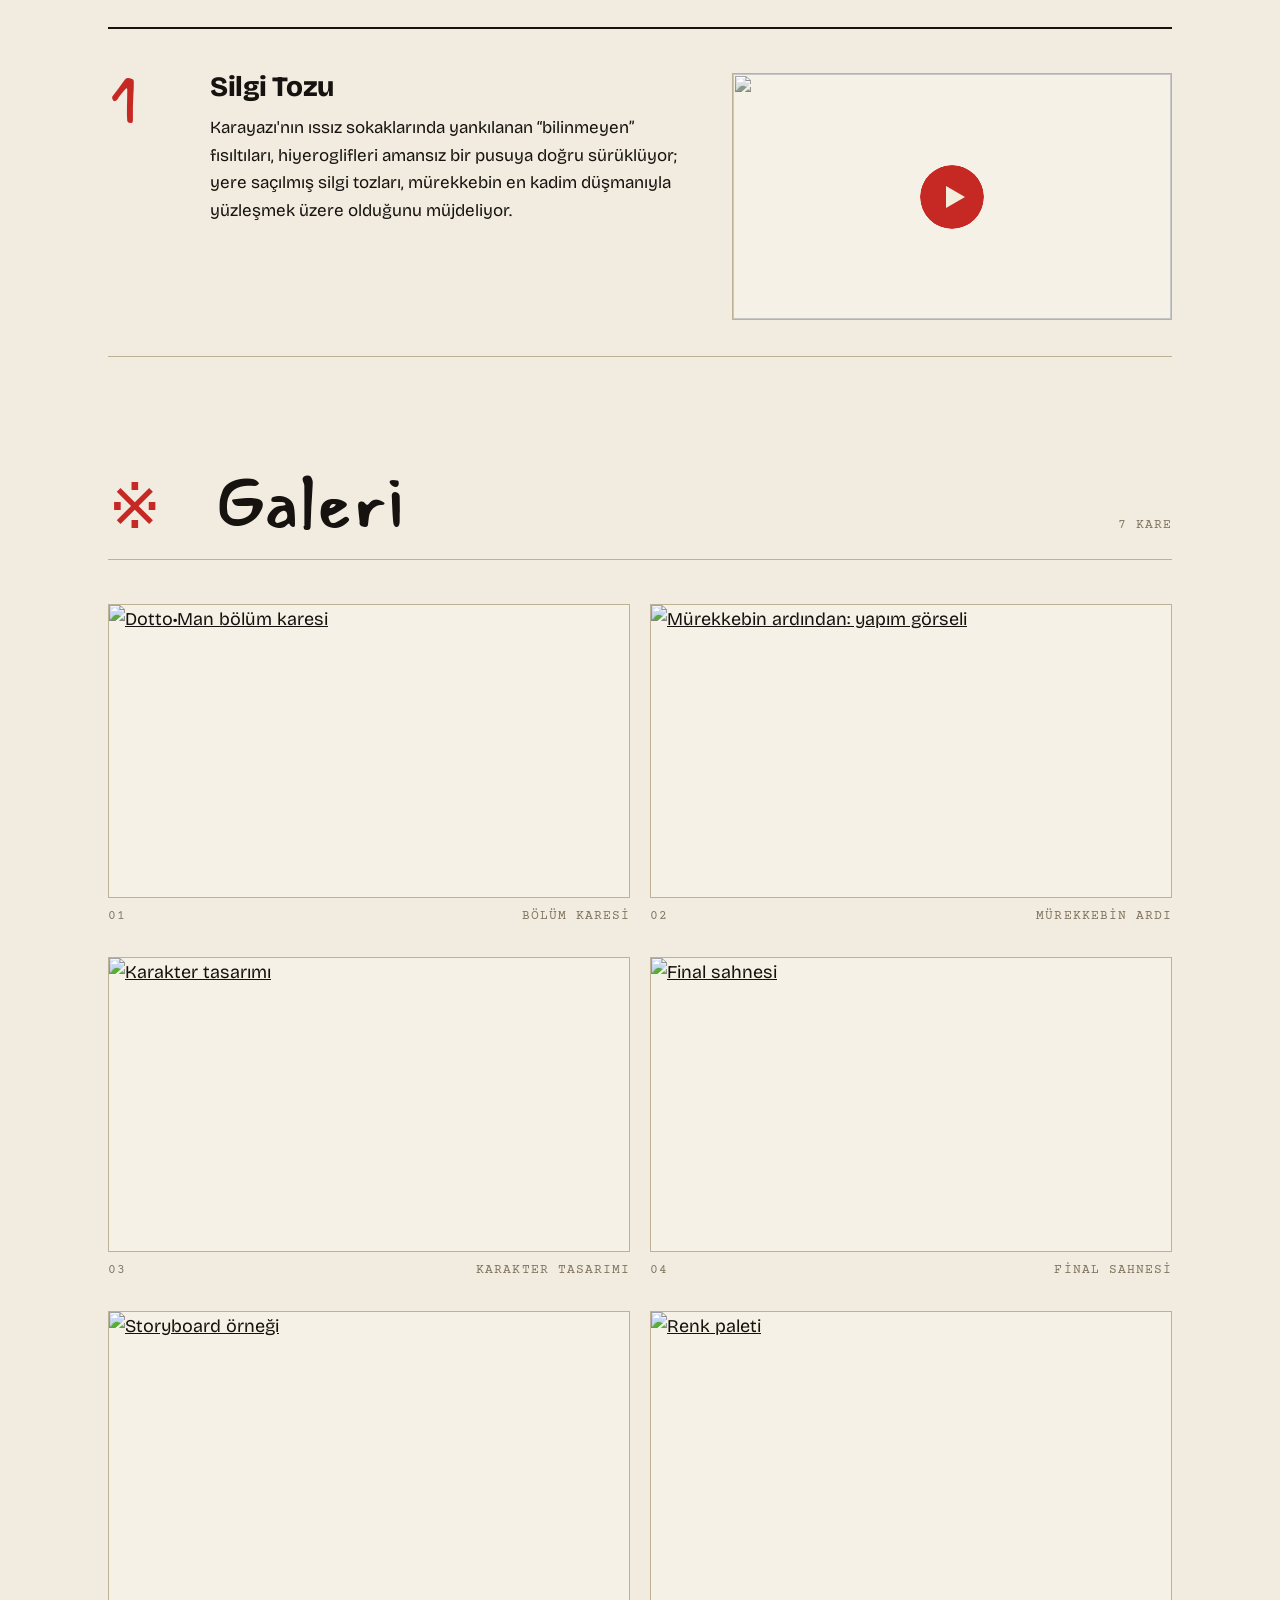
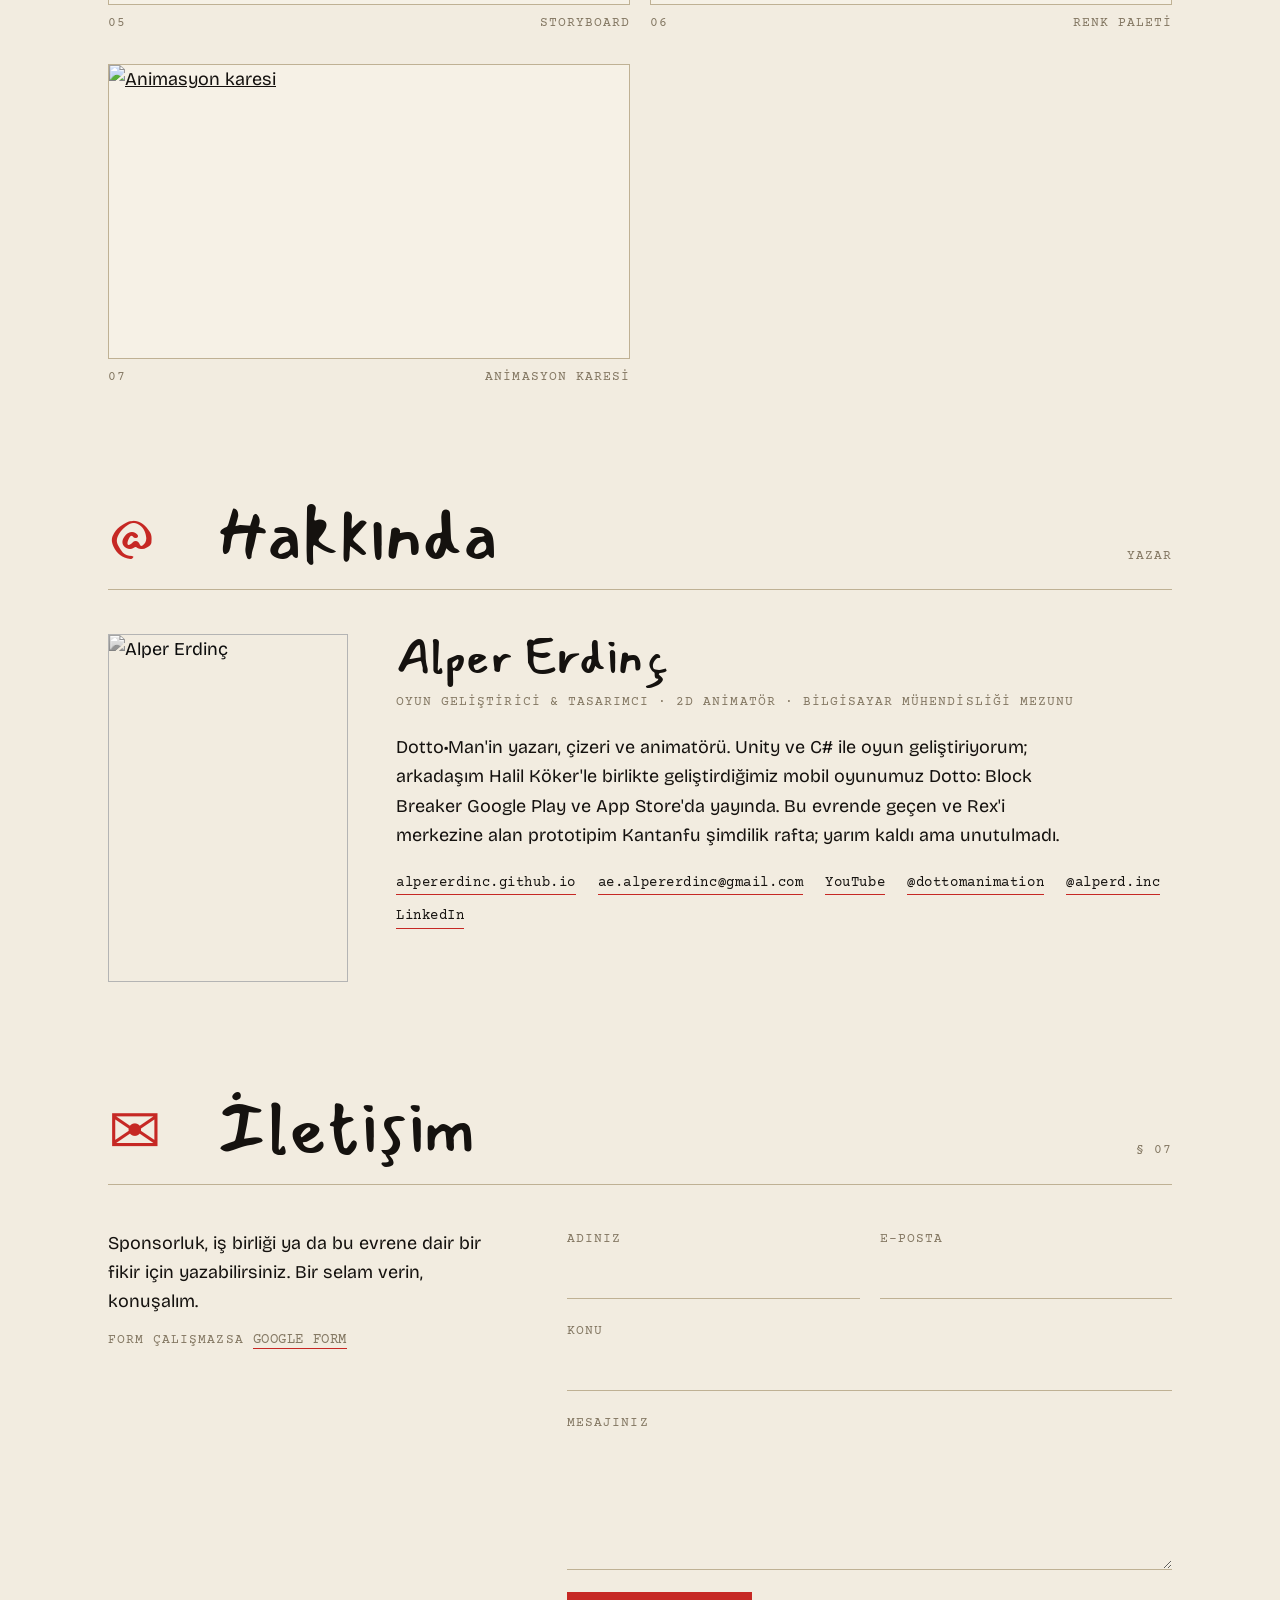
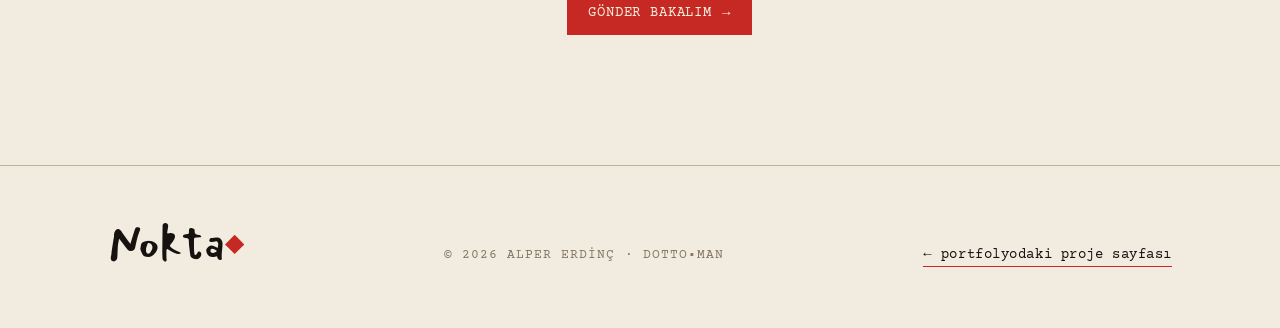
==== commit 1c659d0c: "Same navbar on every page, küp idiom for JazuRider, credit Halil - Copy the homepage navbar and mobi" ====
--- a/pages/dottoman/index.html
+++ b/pages/dottoman/index.html
@@ -529,8 +529,8 @@
               <span data-l="en">game developer &amp; designer · 2D animator · computer engineering graduate</span>
             </p>
             <div class="prose">
-              <p data-l="tr">Dotto•Man'in yazarı, çizeri ve animatörü. Unity ve C# ile oyun geliştiriyorum; mobil oyunum Dotto: Block Breaker Google Play ve App Store'da yayında. Bu evrende geçen ve Rex'i merkezine alan prototipim Kantanfu şimdilik rafta; yarım kaldı ama unutulmadı.</p>
-              <p data-l="en">Writer, artist and animator of Dotto•Man. I make games with Unity and C#; my mobile game Dotto: Block Breaker is out on Google Play and the App Store. Kantanfu, my prototype set in this universe and centred on Rex, is on the shelf for now; unfinished, not forgotten.</p>
+              <p data-l="tr">Dotto•Man'in yazarı, çizeri ve animatörü. Unity ve C# ile oyun geliştiriyorum; arkadaşım Halil Köker'le birlikte geliştirdiğimiz mobil oyunumuz Dotto: Block Breaker Google Play ve App Store'da yayında. Bu evrende geçen ve Rex'i merkezine alan prototipim Kantanfu şimdilik rafta; yarım kaldı ama unutulmadı.</p>
+              <p data-l="en">Writer, artist and animator of Dotto•Man. I make games with Unity and C#; Dotto: Block Breaker, the mobile game my friend Halil Köker and I made, is out on Google Play and the App Store. Kantanfu, my prototype set in this universe and centred on Rex, is on the shelf for now; unfinished, not forgotten.</p>
             </div>
             <div class="about-links" lang="en">
               <a href="https://alpererdinc.github.io/" target="_blank" rel="noopener">alpererdinc.github.io</a>
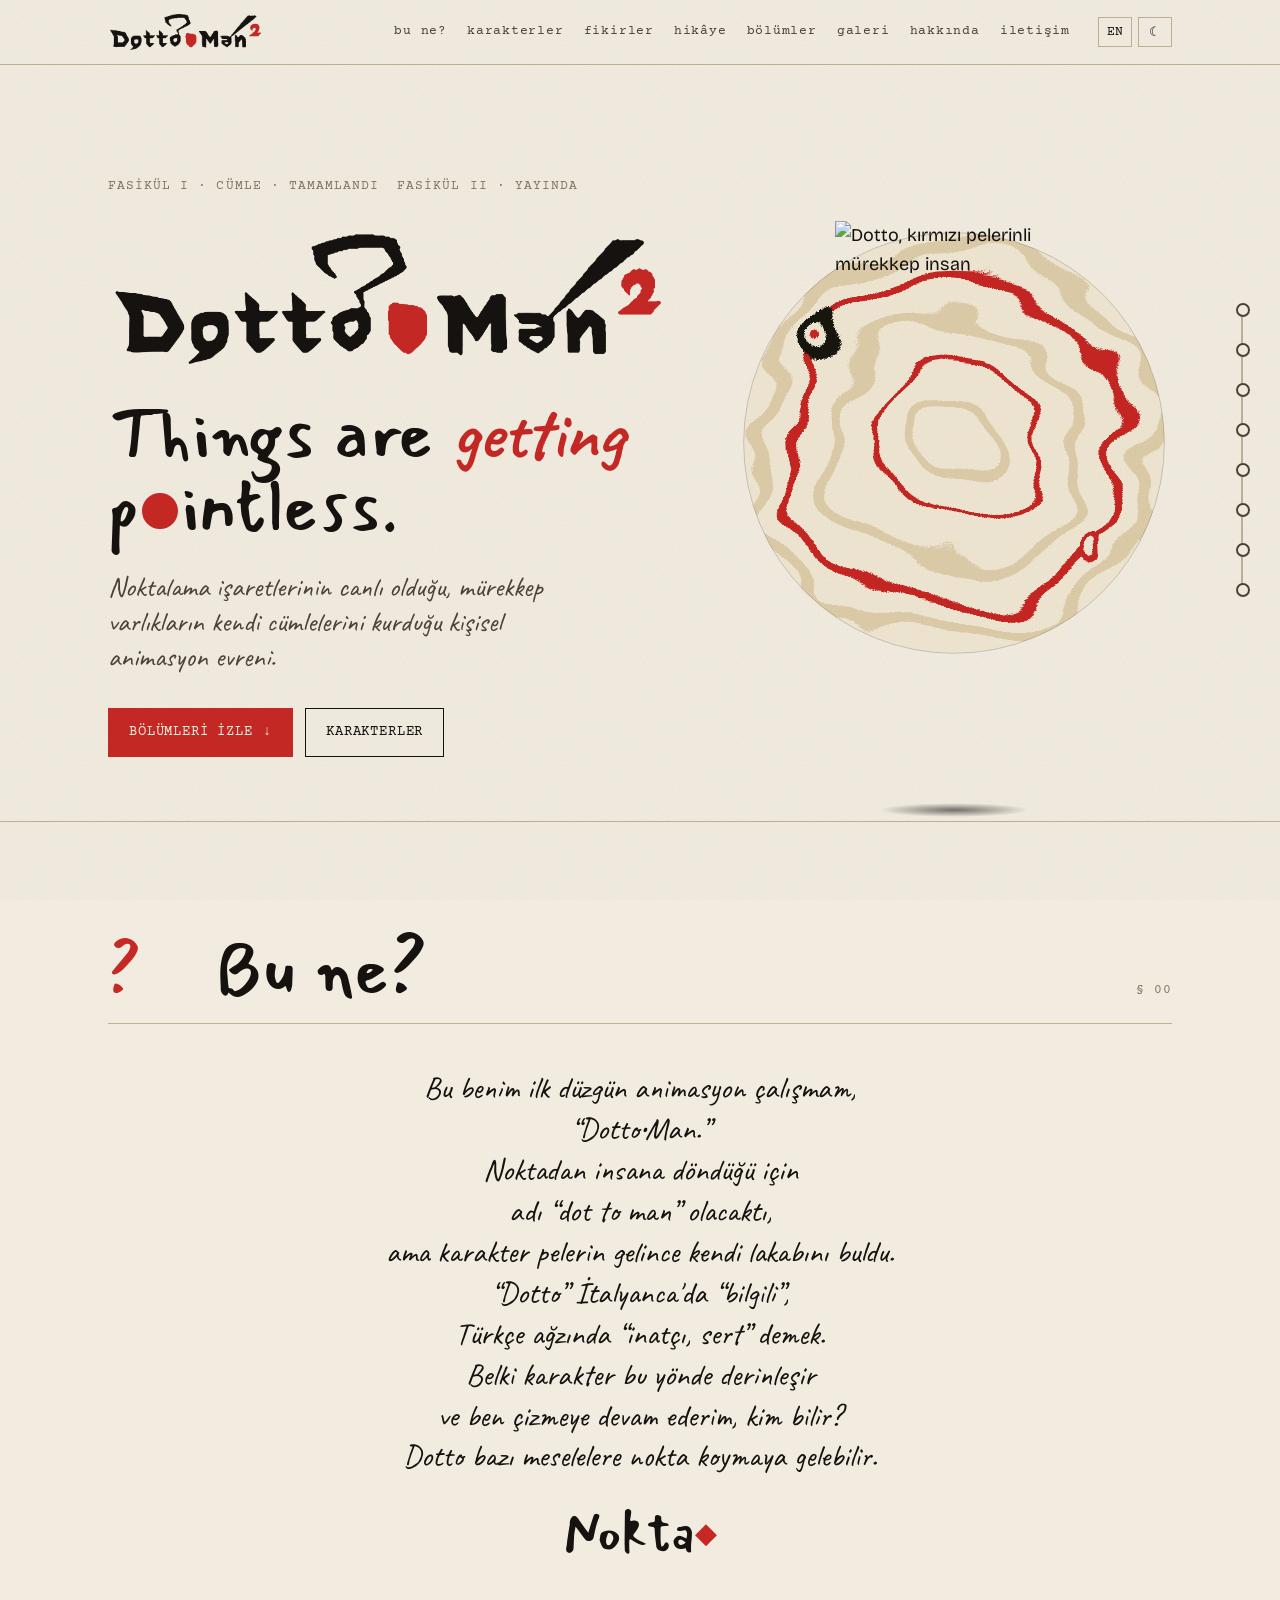
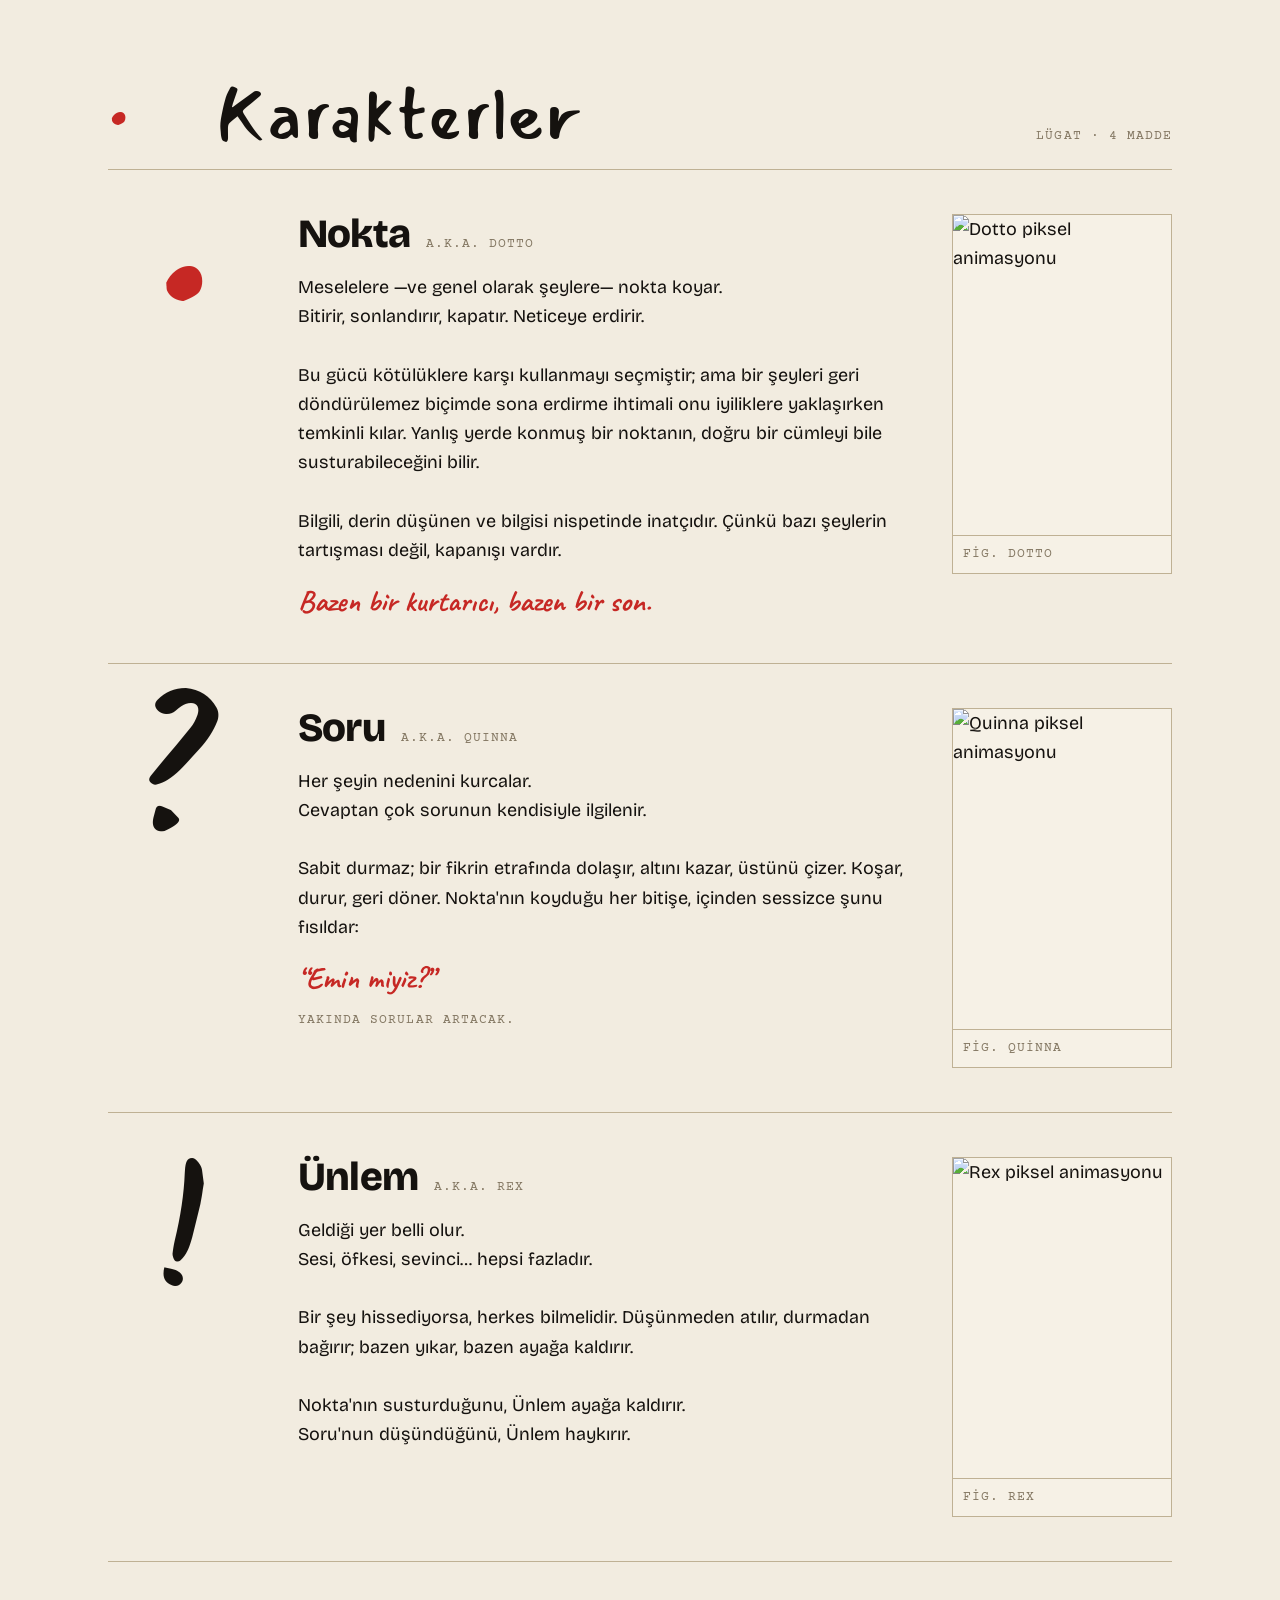
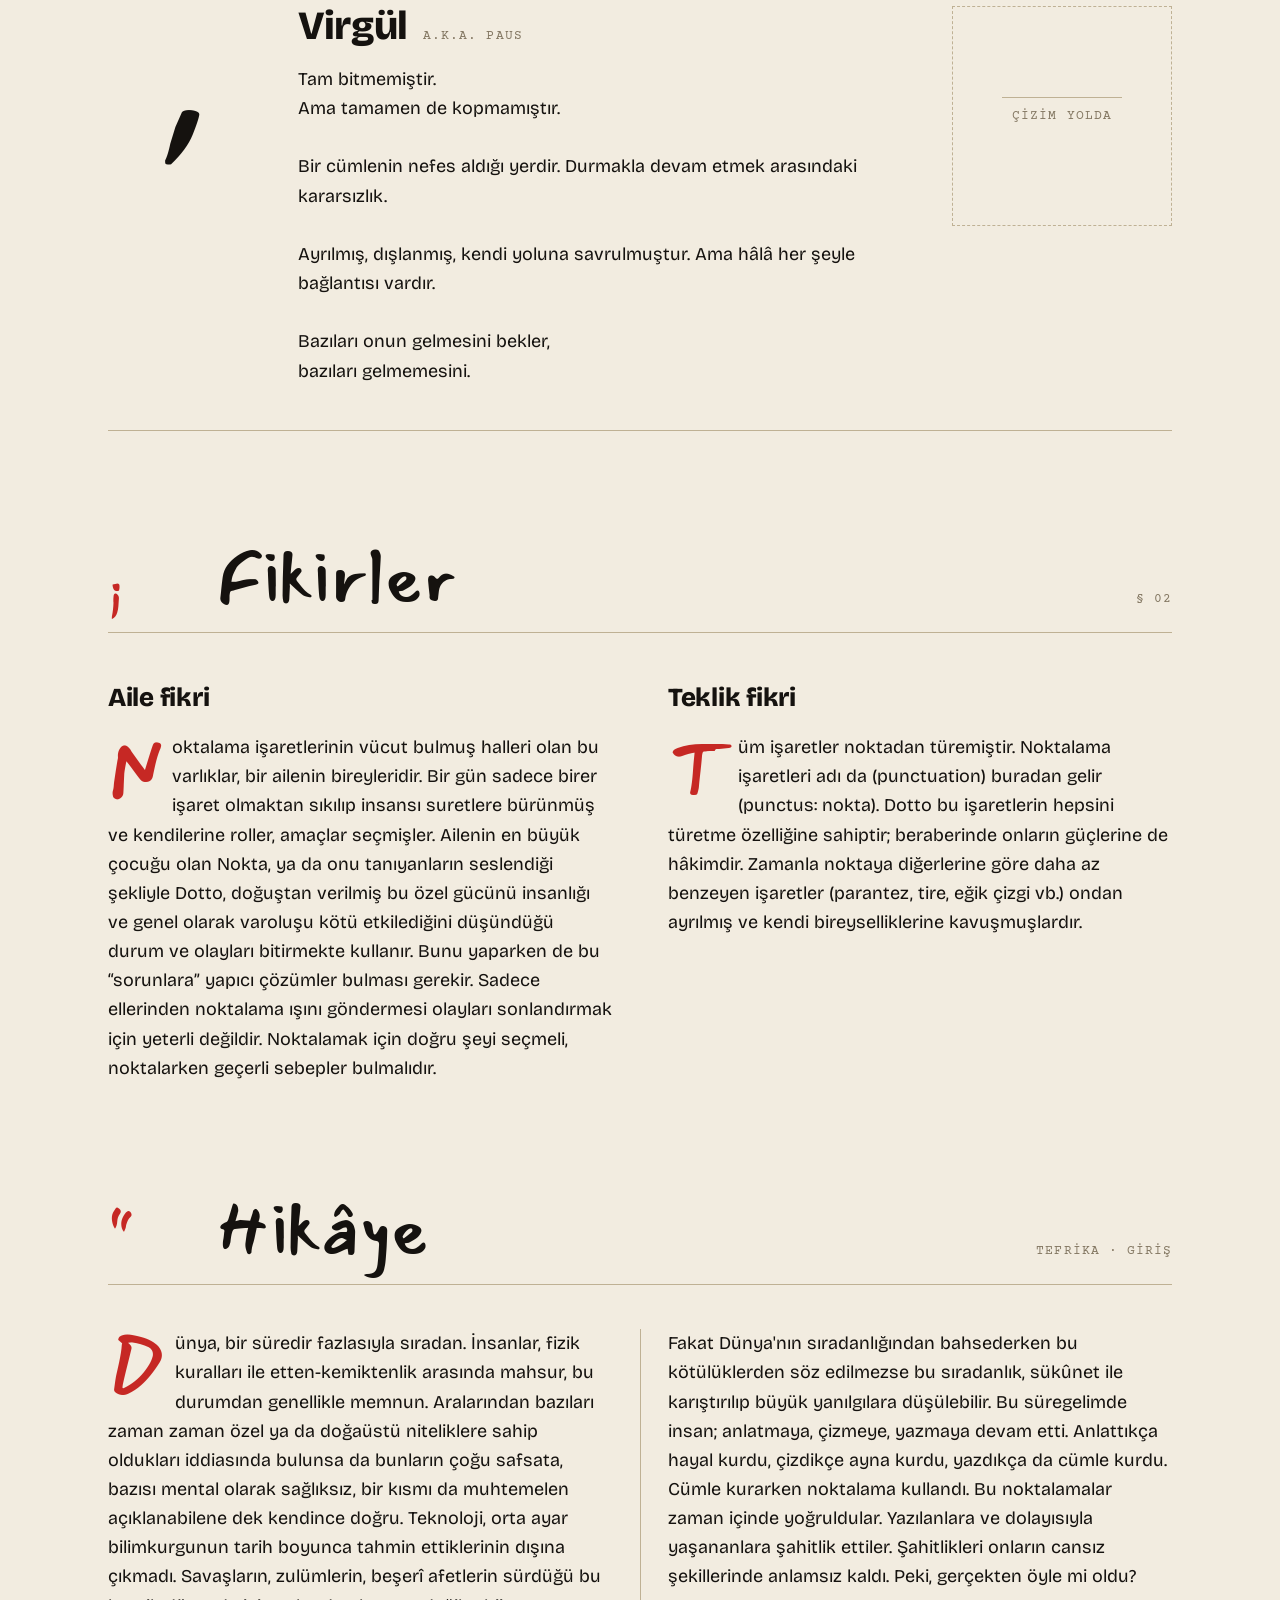
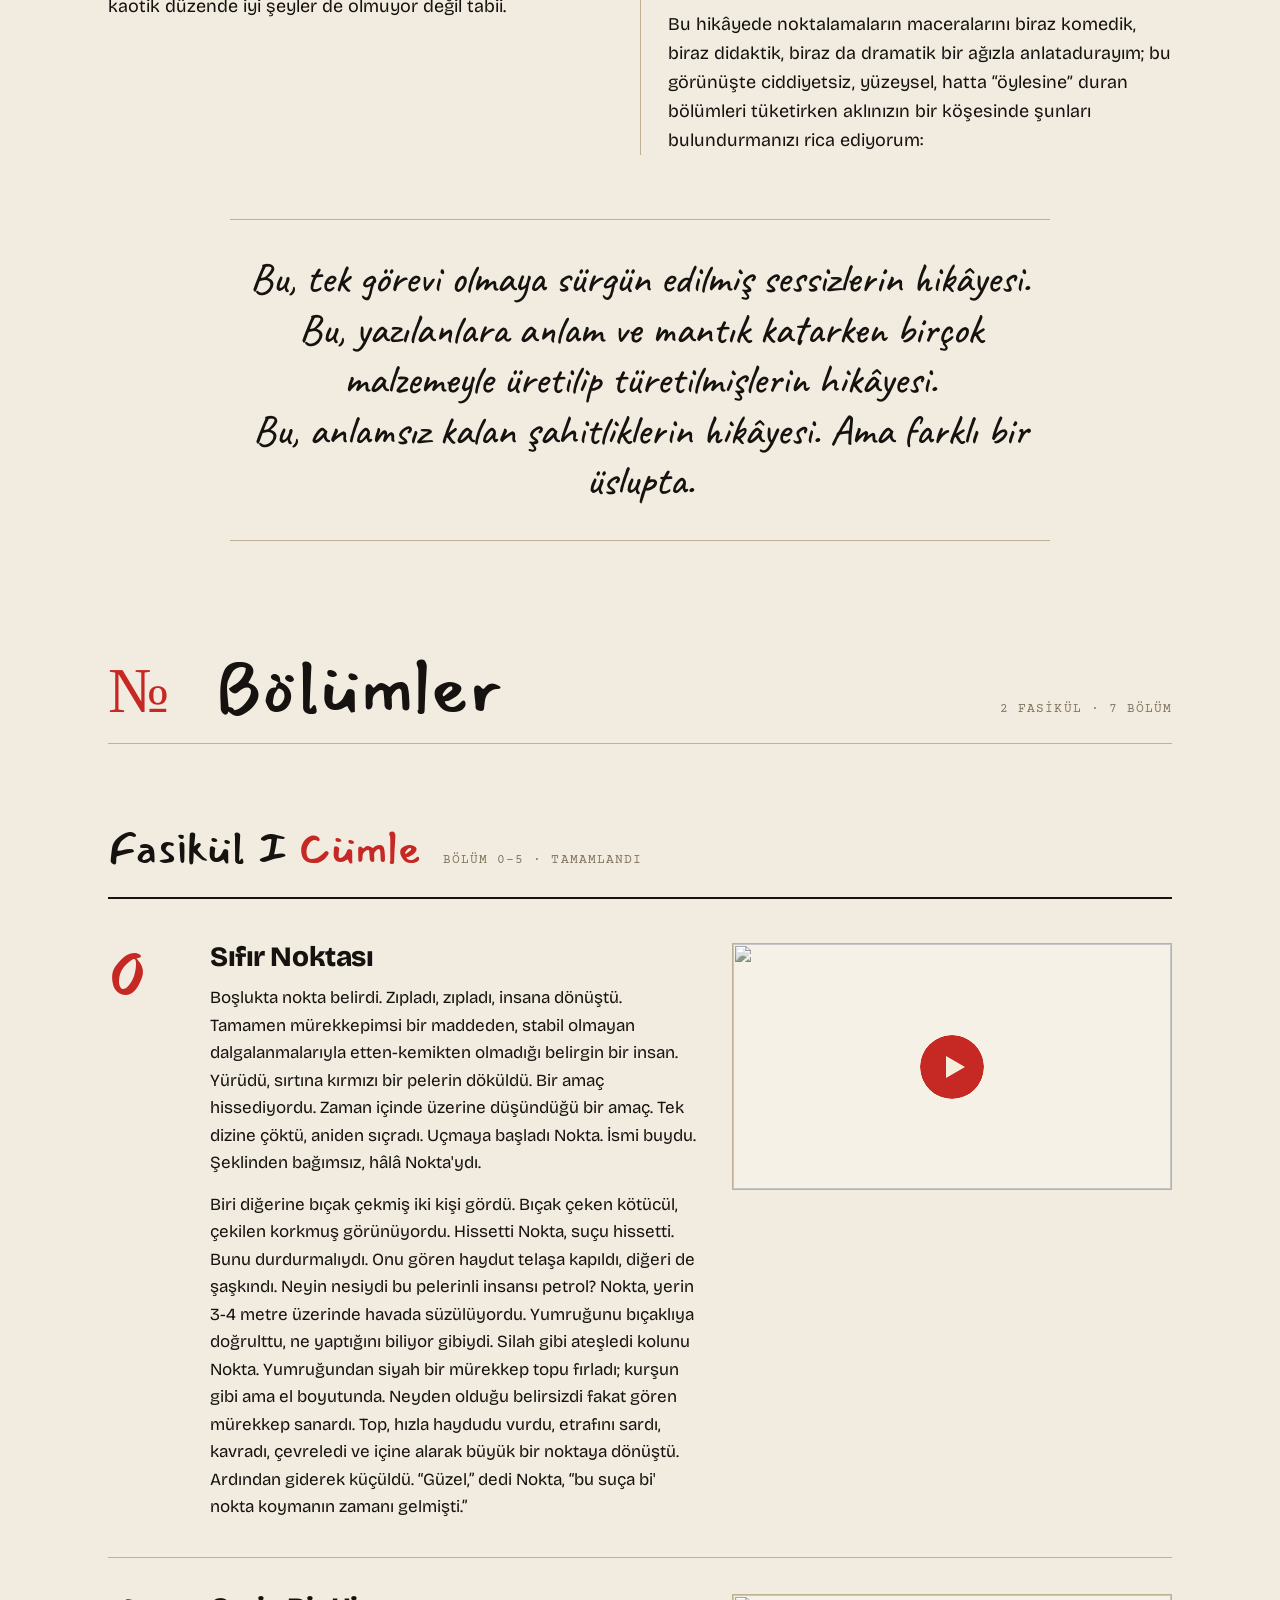
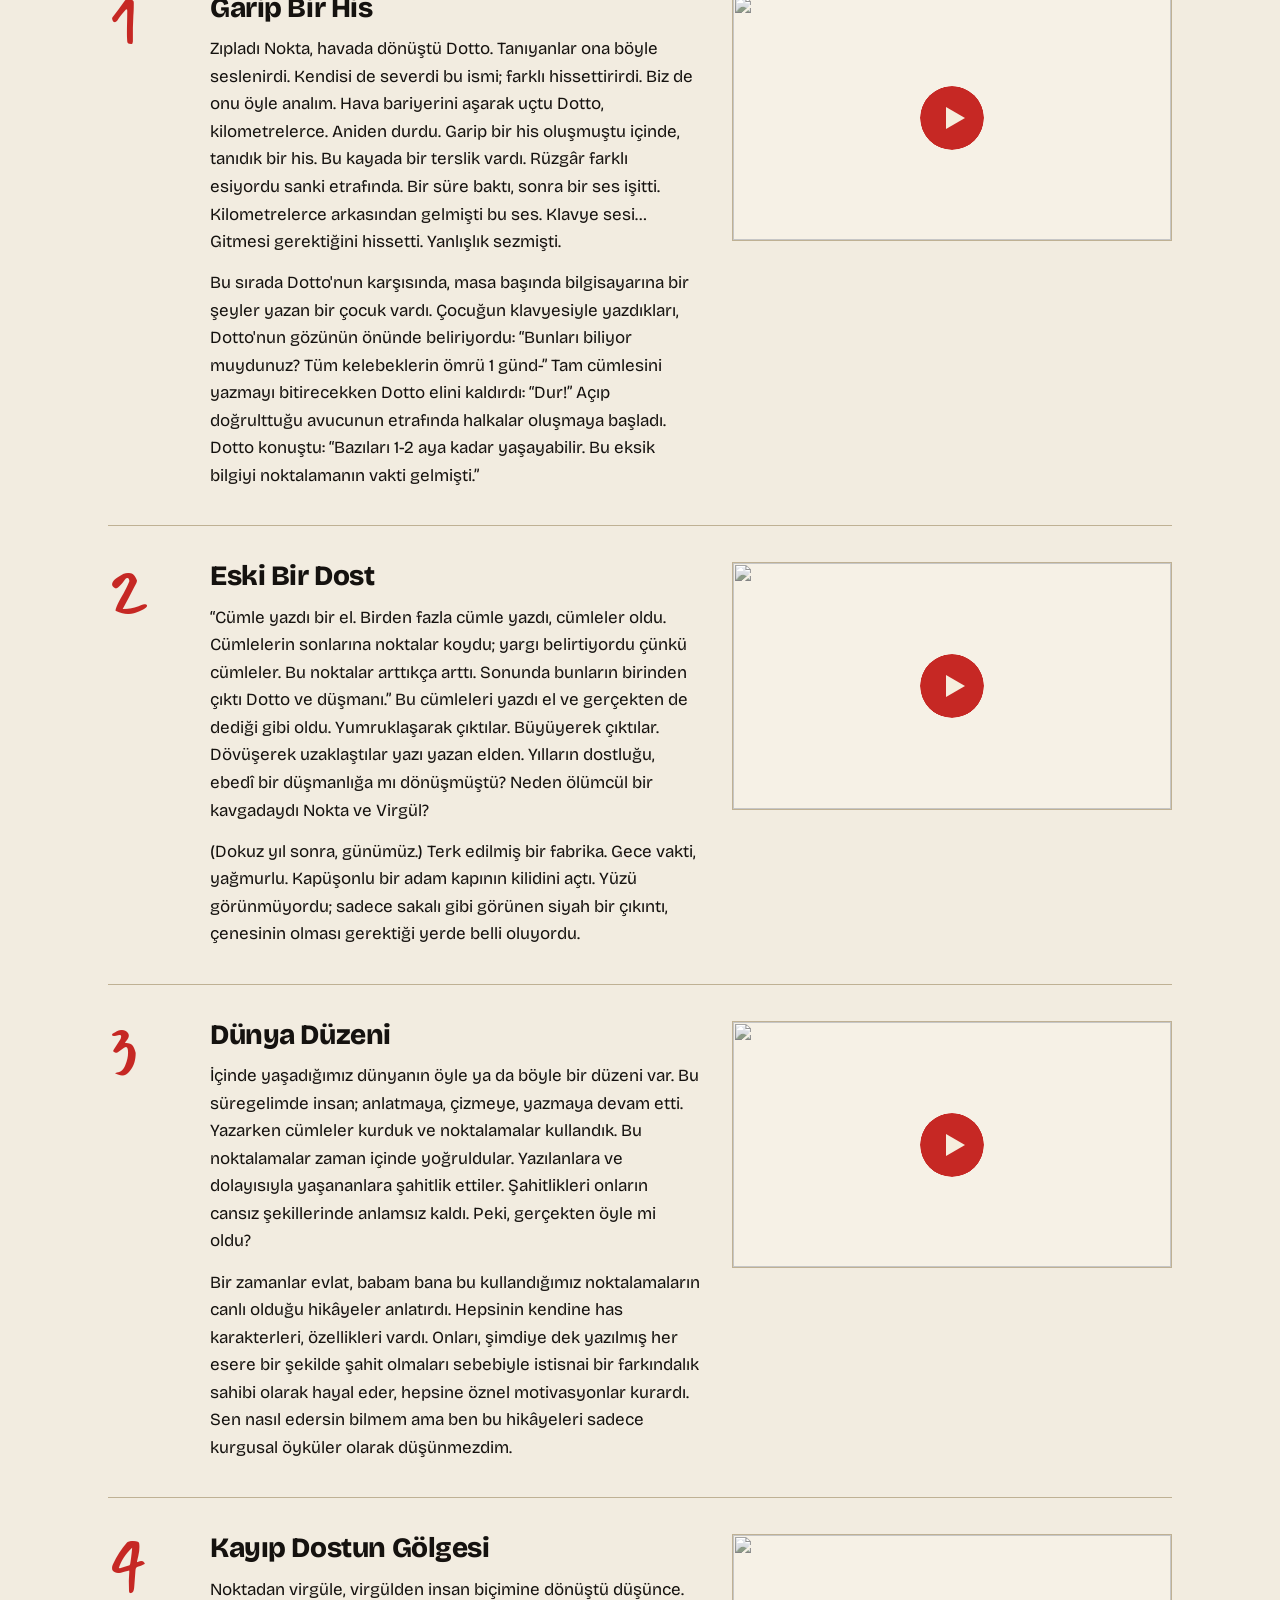
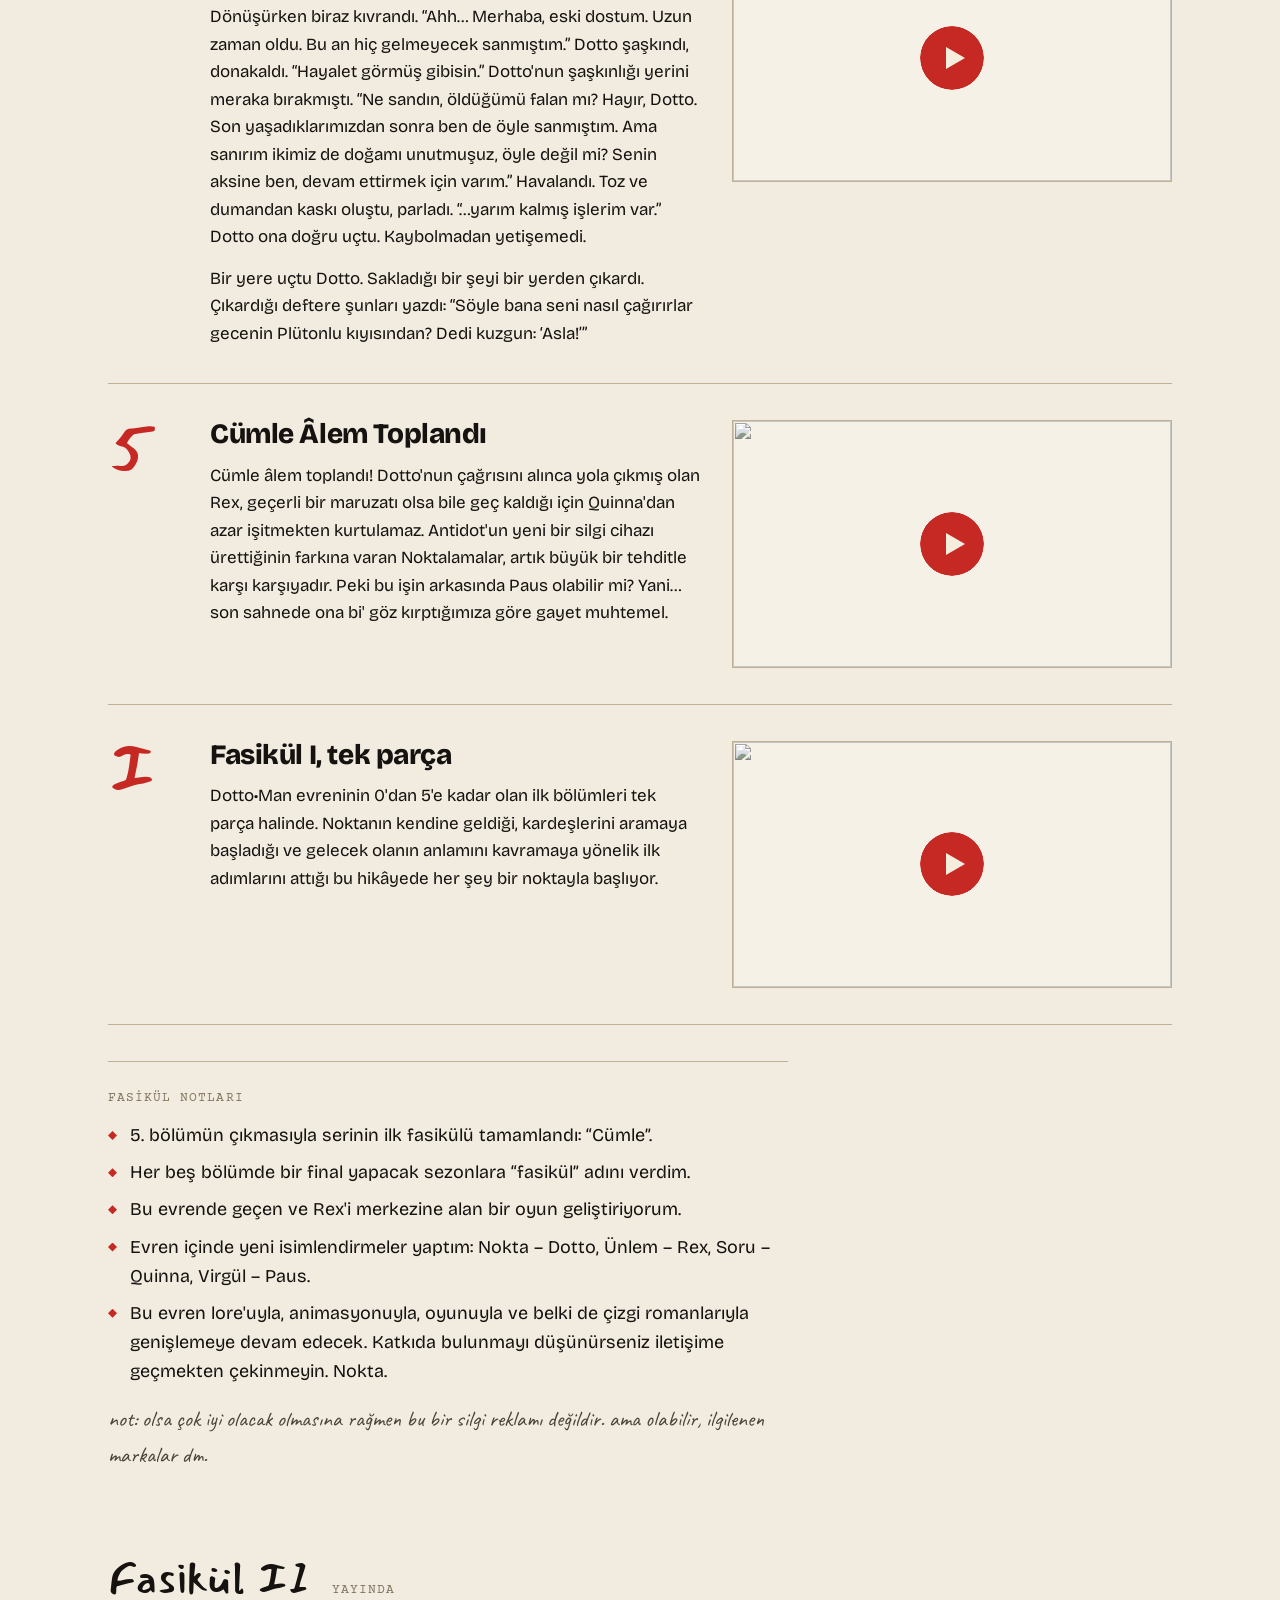
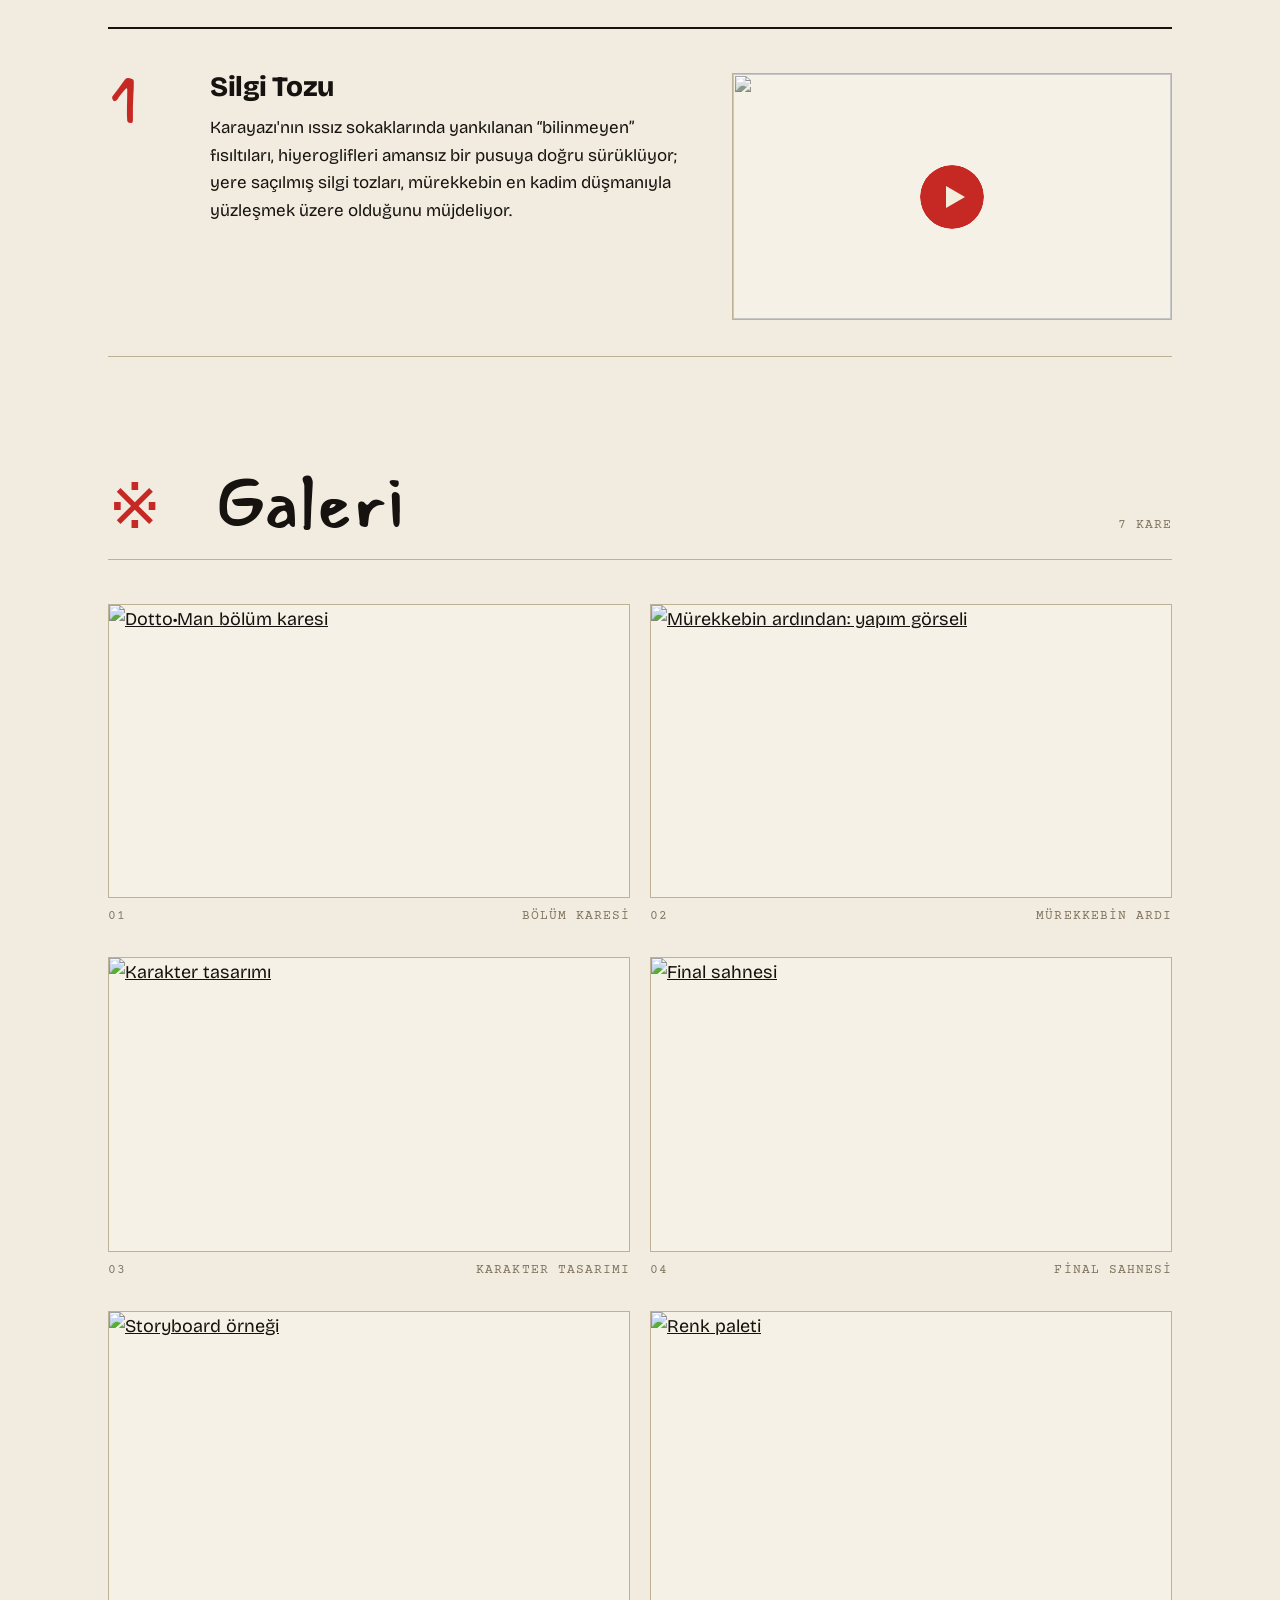
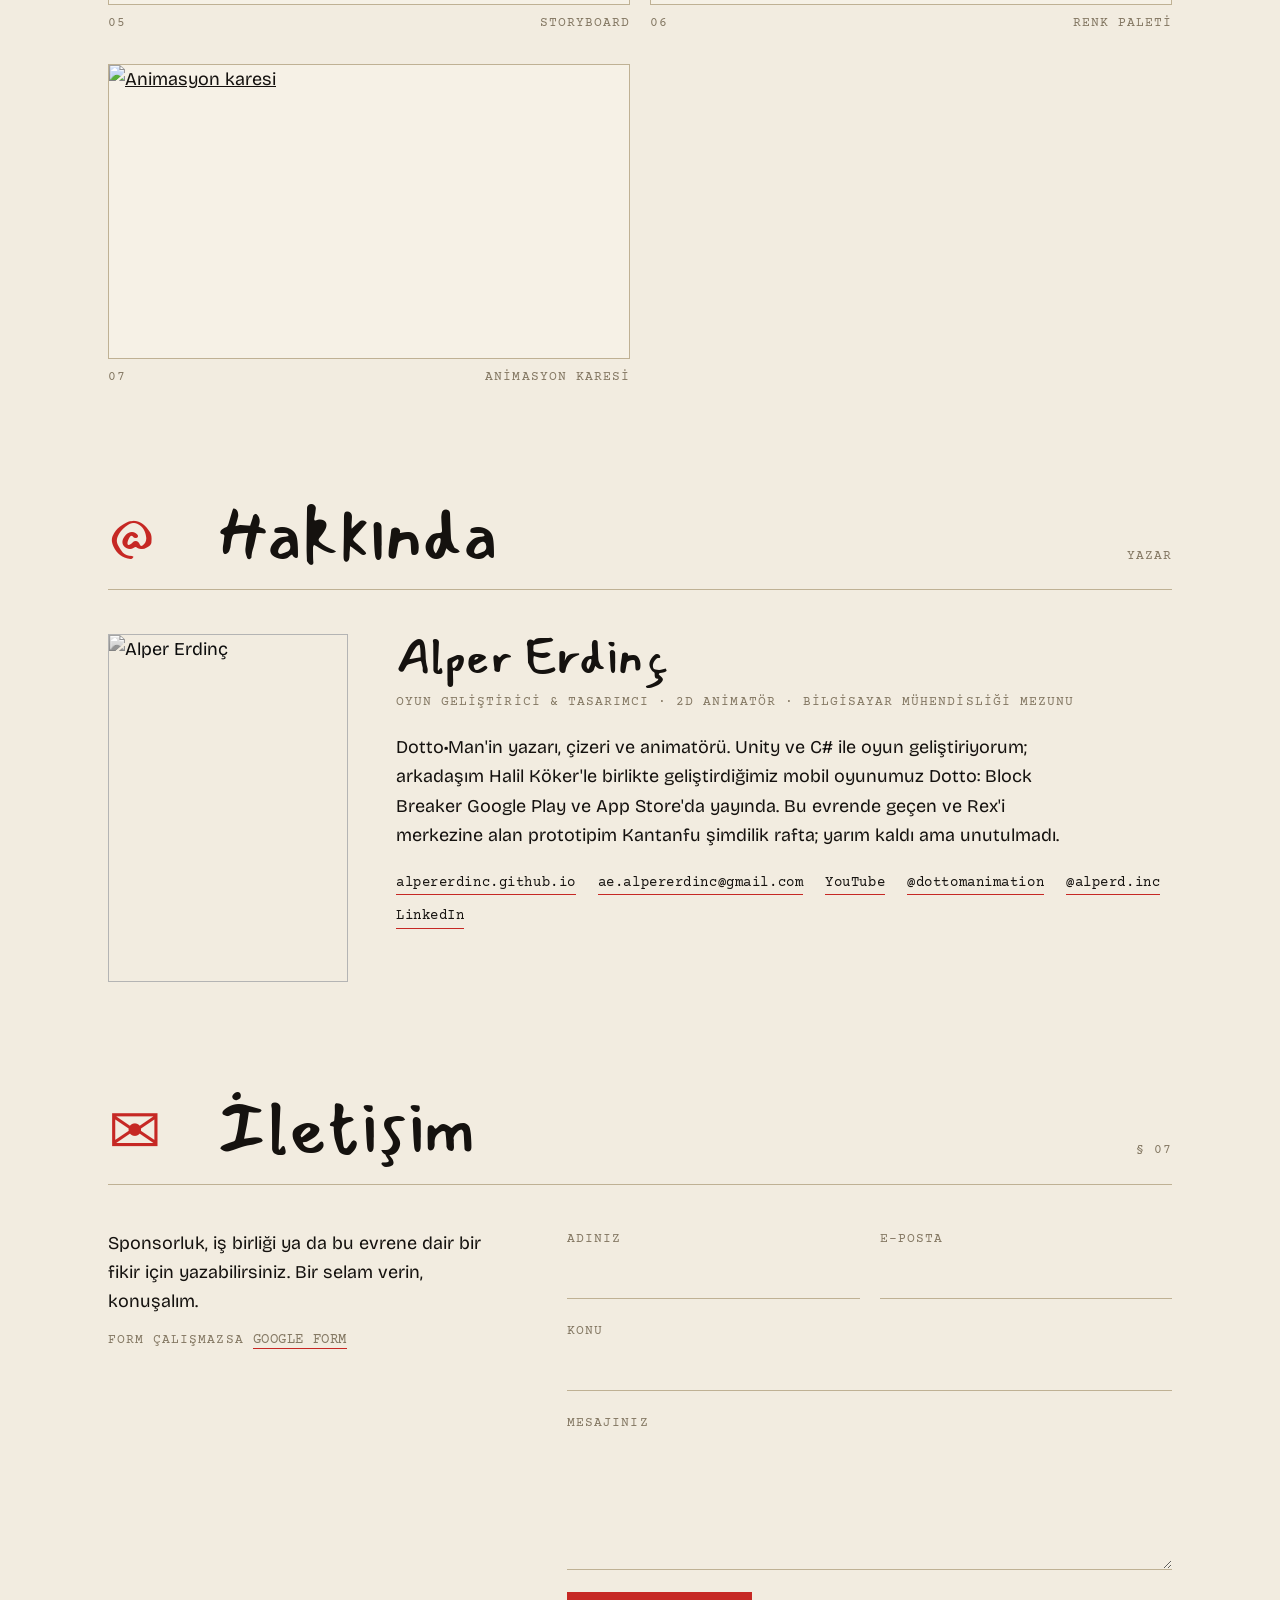
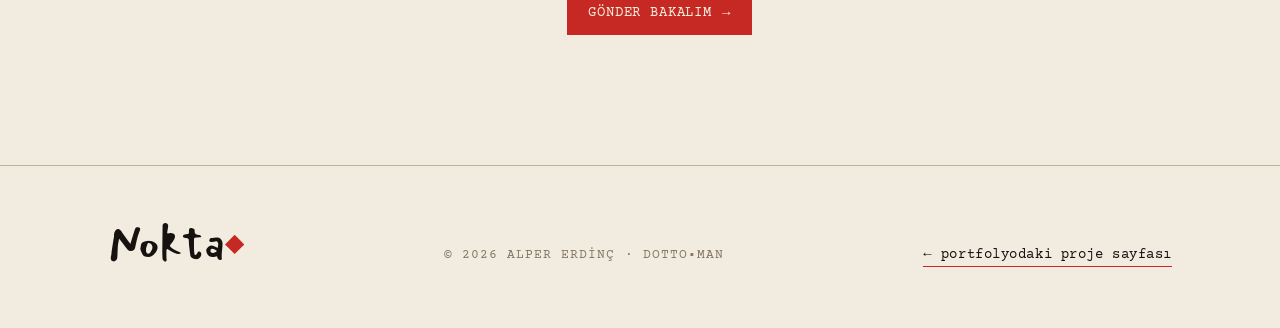
==== commit e07504b0: "Add screenshot galleries to project pages Every project page except artworks now has a screenshots s" ====
--- a/pages/dottoman/index.html
+++ b/pages/dottoman/index.html
@@ -644,7 +644,7 @@
     <span aria-hidden="true">↑</span><span class="sr" data-l="tr">en üste dön</span><span class="sr" data-l="en">back to top</span>
   </a>
 
-  <script src="script.js?v=7"></script>
+  <script src="script.js?v=8"></script>
 </body>
 
 </html>
